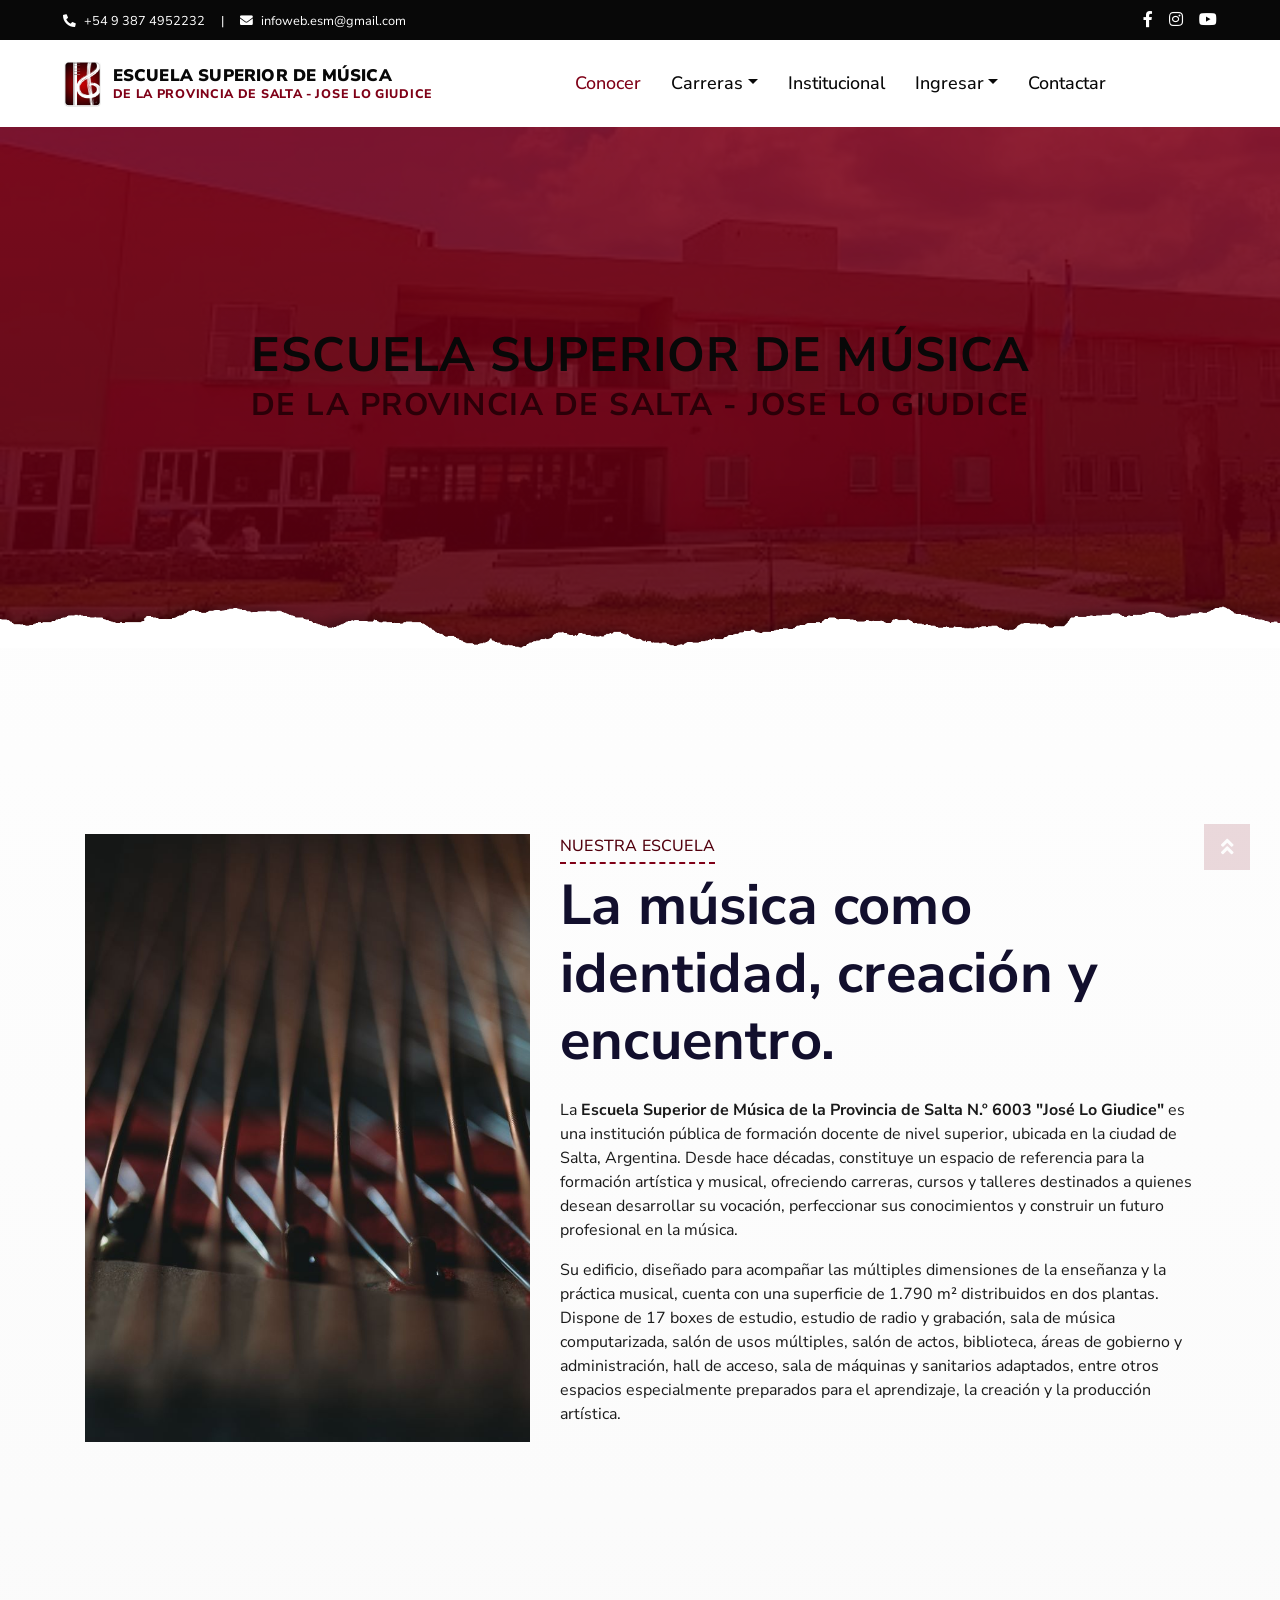
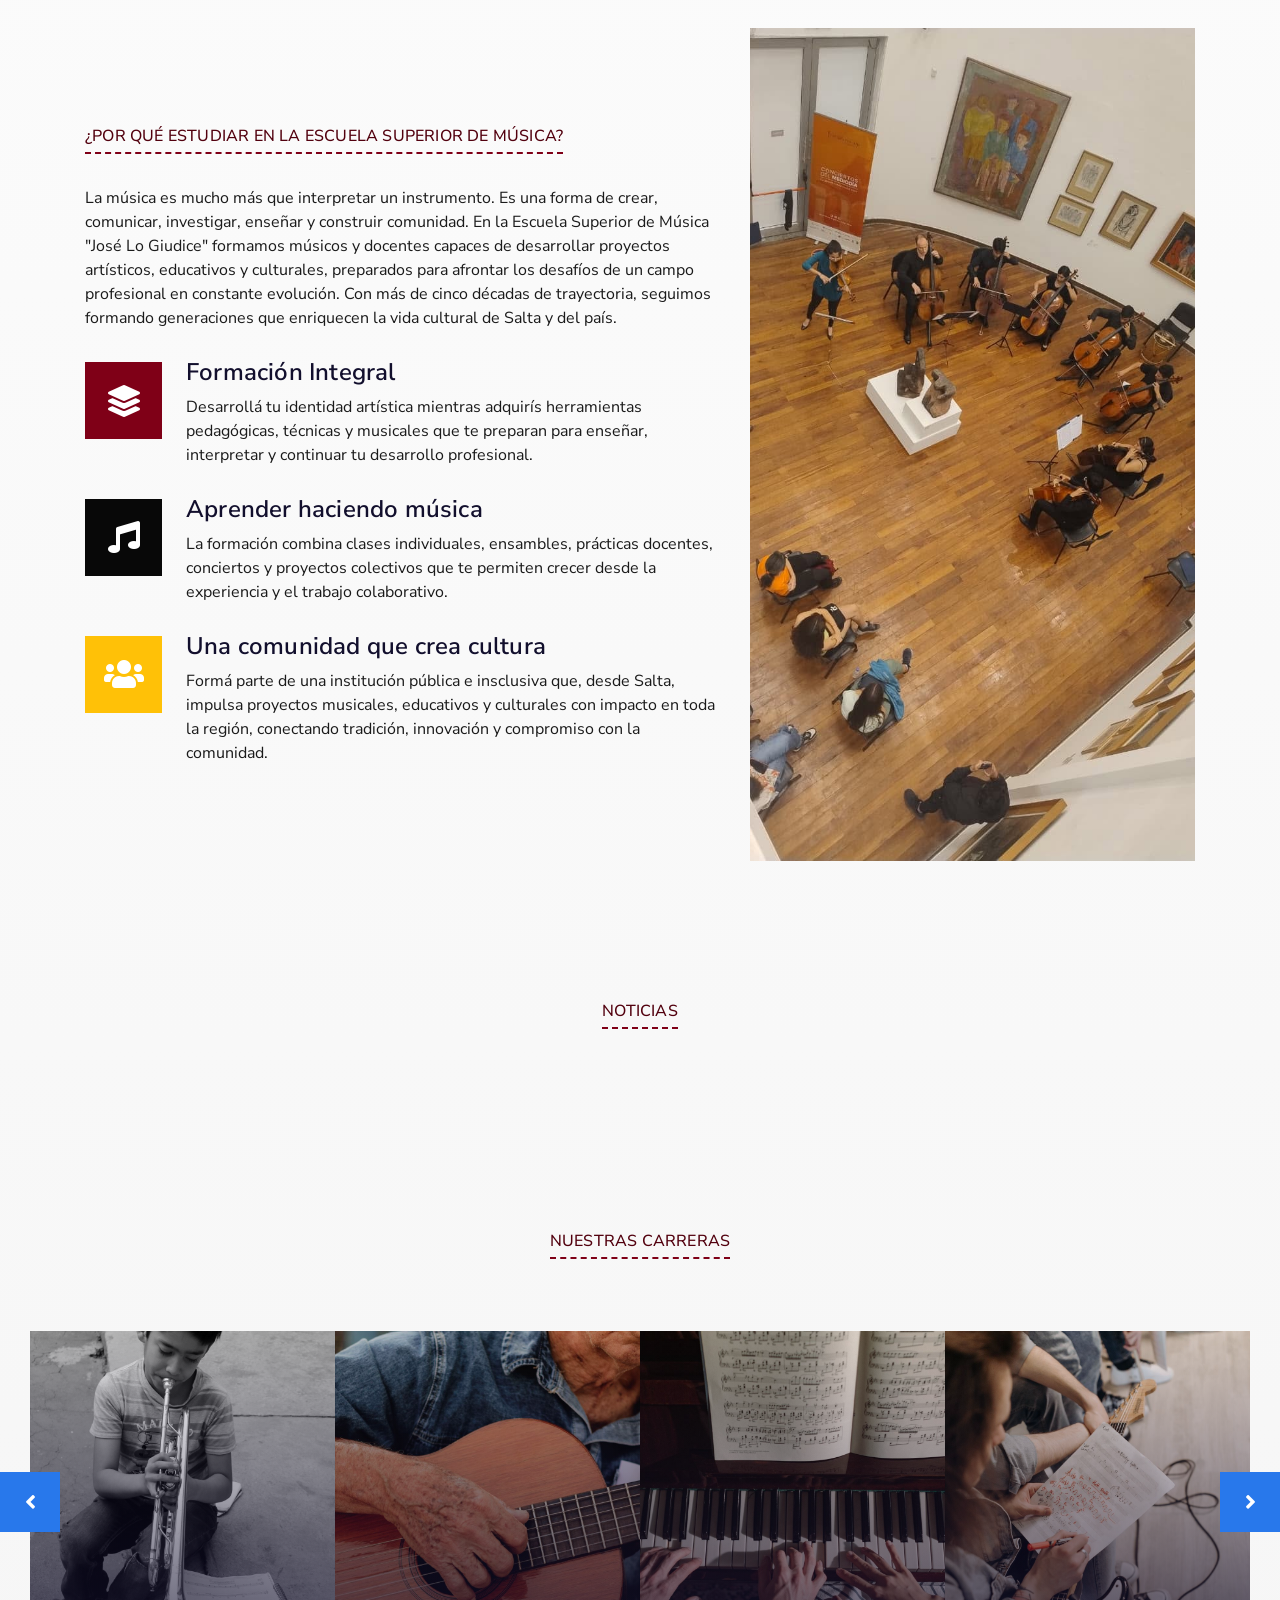
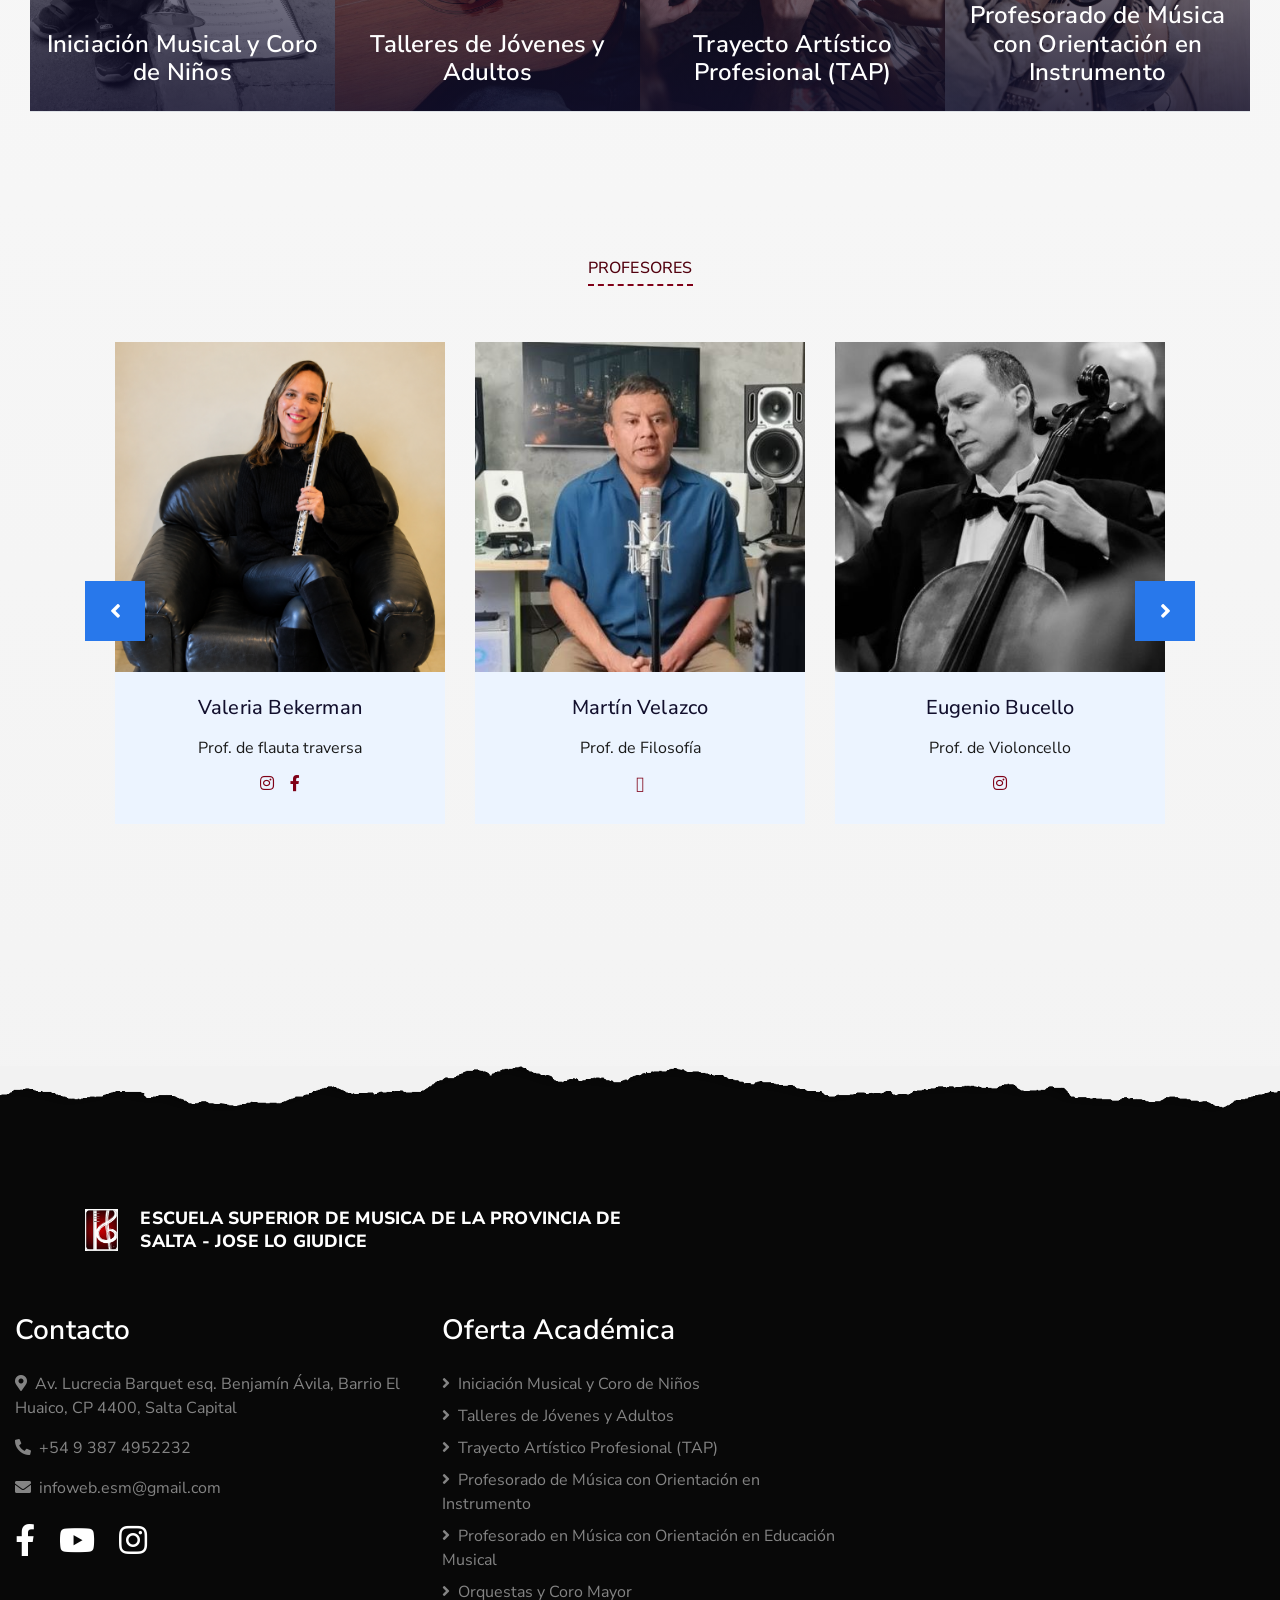
==== index.html @ 2574eae4 "Agregados 18-9" ====
<!DOCTYPE html>
<html lang="es-AR">

<head>
    <meta charset="utf-8">
    <title>Escuela Superior de Música de Salta Nº 6003 José Lo Giudice</title>
    <meta content="width=device-width, initial-scale=1.0" name="viewport">
    <meta name="description" content="Escuela Superior de Música de la Provincia de Salta N.º 6003 José Lo Giudice. Institución pública de educación superior musical y formación docente. Carreras, profesorados, talleres, TAP, orquestas y coro.">

    <!-- Favicon -->
    <link href="img/favicon.ico" rel="icon">

    <!-- Google Web Fonts -->
    <link rel="preconnect" href="https://fonts.gstatic.com">
    <link href="https://fonts.googleapis.com/css2?family=Nunito+Sans:wght@400;600;700;800;900&display=swap" rel="stylesheet">

    <!-- Font Awesome -->
    <link href="https://cdnjs.cloudflare.com/ajax/libs/font-awesome/5.10.0/css/all.min.css" rel="stylesheet">

    <!-- Libraries Stylesheet -->
    <link href="lib/owlcarousel/assets/owl.carousel.min.css" rel="stylesheet">

    <!-- Customized Bootstrap Stylesheet -->
    <link href="css/style.css" rel="stylesheet">

    <!-- Datos estructurados para buscadores -->
    <script type="application/ld+json">
    {
      "@context": "https://schema.org",
      "@type": "MusicSchool",
      "name": "Escuela Superior de Música de la Provincia de Salta N.º 6003 José Lo Giudice",
      "alternateName": "Escuela Superior de Música de Salta",
      "url": "https://escuelademusicasalta.com/",
      "telephone": "+54 9 387 4952232",
      "address": {
        "@type": "PostalAddress",
        "streetAddress": "Av. Lucrecia Barquet esq. Benjamín Ávila, Barrio El Huaico",
        "addressLocality": "Salta",
        "postalCode": "4400",
        "addressCountry": "AR"
      },
      "sameAs": [
        "https://www.facebook.com/profile.php?id=100092569306493",
        "https://www.instagram.com/esm.salta/",
        "https://www.youtube.com/@escuelademusicajoselogiudi229"
      ]
    }
    </script>

</head>

<body>
    <div class="brand-ribbon" aria-label="Nombre institucional">
        <span class="line-1">ESCUELA SUPERIOR DE MUSICA</span>
        <span class="line-2">DE LA PROVINCIA - JOSE LO GIUDICE</span>
    </div>

    <!-- Topbar Start -->
    <div class="container-fluid bg-dark">
        <div class="row py-2 px-lg-5">
            <div class="col-lg-6 text-center text-lg-left mb-2 mb-lg-0">
                <div class="d-inline-flex align-items-center text-white">
                    <small><i class="fa fa-phone-alt mr-2"></i>+54 9 387 4952232</small>
                    <small class="px-3">|</small>
                    <small><i class="fa fa-envelope mr-2"></i>infoweb.esm@gmail.com</small>
                </div>
            </div>
            <div class="col-lg-6 text-center text-lg-right">
                <div class="d-inline-flex align-items-center">
                    <a class="text-white px-2" href="https://www.facebook.com/profile.php?id=100092569306493">
                        <i class="fab fa-facebook-f"></i>
                    </a>
                    <a class="text-white px-2" href="https://www.instagram.com/esm.salta/?hl=es">
                        <i class="fab fa-instagram"></i>
                    </a>
                    <a class="text-white pl-2" href="https://www.youtube.com/@escuelademusicajoselogiudi229">
                        <i class="fab fa-youtube"></i>
                    </a>
                </div>
            </div>
        </div>
    </div>
    <!-- Topbar End -->


    <!-- Navbar Start -->
    <div class="container-fluid p-0">
        <nav class="navbar navbar-expand-lg bg-white navbar-light py-3 py-lg-0 px-lg-5">
            <a href="index.html" class="navbar-brand ml-lg-3">
                <h1 class="m-0 d-flex align-items-center">
                    <img src="img/icono.png" alt="Logo Escuela Superior de Música">
                    <span class="brand-title">
                        <span class="line-1">Escuela Superior de Música</span>
                        <span class="line-2">De la Provincia de Salta - Jose Lo Giudice</span>
                    </span>
                </h1>
            </a>
            <button type="button" class="navbar-toggler" data-toggle="collapse" data-target="#navbarCollapse">
                <span class="navbar-toggler-icon"></span>
            </button>
            <div class="collapse navbar-collapse justify-content-between px-lg-3" id="navbarCollapse">
                <div class="navbar-nav mx-auto py-0">
                    <a href="index.html" class="nav-item nav-link active">Conocer</a>
                    <div class="nav-item dropdown">
                        <a href="#" class="nav-link dropdown-toggle" data-toggle="dropdown">Carreras</a>
                        <div class="dropdown-menu m-0">
                            <a href="im.html" class="dropdown-item">Iniciación Musical y Coro de Niños</a>
                            <a href="talleres.html" class="dropdown-item">Talleres de Jóvenes y Adultos</a>
                            <a href="tap.html" class="dropdown-item">Trayecto Artístico Profesional (TAP)</a>
                            <a href="prof_inst.html" class="dropdown-item">Profesorado de Música con Orientación en Instrumento</a>
                            <a href="prof_ed.html" class="dropdown-item">Profesorado en Música con Orientación en Educación Musical</a>
                            <a href="coro_y_orq.html" class="dropdown-item">Orquestas y Coro Mayor</a>
                        </div>
                    </div>
                    <a href="course.html" class="nav-item nav-link">Institucional</a>
                    <div class="nav-item dropdown">
                        <a href="#" class="nav-link dropdown-toggle" data-toggle="dropdown">Ingresar</a>
                        <div class="dropdown-menu m-0">
                            <a href="estudiante.html" class="dropdown-item">Estudiantes</a>
                            <a href="docente.html" class="dropdown-item">Docentes</a>
                            <a href="admin.html" class="dropdown-item">Administración</a>
                        </div>
                    </div>
                    <a href="contact.html" class="nav-item nav-link">Contactar</a>
                </div>
            </div>
        </nav>
    </div>
    <!-- Navbar End -->


    <!-- Header Start -->
    <div class="jumbotron jumbotron-fluid position-relative overlay-bottom" style="margin-bottom: 90px;">
        <div class="container text-center my-5 py-5">
            <div class="hero-brand mt-4 mb-5">
                <h1 class="line-1">ESCUELA SUPERIOR DE MÚSICA</h1>
                <h2 class="line-2">DE LA PROVINCIA DE SALTA - JOSE LO GIUDICE</h2>
            </div>
        </div>
    </div>
    <!-- Header End -->


    <!-- About Start -->
    <div class="container-fluid py-5">
        <div class="container py-5">
            <div class="row">
                <div class="col-lg-5 mb-5 mb-lg-0" style="min-height: 500px;">
                    <div class="position-relative h-100">
                        <img class="position-absolute w-100 h-100" src="img/about.jpg" alt="Edificio de la Escuela Superior de Música de la Provincia de Salta" style="object-fit: cover;">
                    </div>
                </div>
                <div class="col-lg-7">
                    <div class="section-title position-relative mb-4">
                        <h6 class="d-inline-block position-relative text-secondary text-uppercase pb-2">Nuestra Escuela</h6>
                        <h2 class="display-4">La música como identidad, creación y encuentro.</h2>
                    </div>
                    <p>
La <strong>Escuela Superior de Música de la Provincia de Salta N.º 6003 "José Lo Giudice"</strong> es una institución pública de formación docente de nivel superior, ubicada en la ciudad de Salta, Argentina. Desde hace décadas, constituye un espacio de referencia para la formación artística y musical, ofreciendo carreras, cursos y talleres destinados a quienes desean desarrollar su vocación, perfeccionar sus conocimientos y construir un futuro profesional en la música.</p>
                    <p>Su edificio, diseñado para acompañar las múltiples dimensiones de la enseñanza y la práctica musical, cuenta con una superficie de 1.790 m² distribuidos en dos plantas. Dispone de 17 boxes de estudio, estudio de radio y grabación, sala de música computarizada, salón de usos múltiples, salón de actos, biblioteca, áreas de gobierno y administración, hall de acceso, sala de máquinas y sanitarios adaptados, entre otros espacios especialmente preparados para el aprendizaje, la creación y la producción artística.</p>
                    </div>
                </div>
            </div>
        </div>
    </div>
    <!-- About End -->

    <!-- estudiante Start -->
    <div class="container-fluid bg-image" style="margin: 90px 0;">
        <div class="container">
            <div class="row">
                <div class="col-lg-7 my-5 pt-5 pb-lg-5">
                    <div class="section-title position-relative mb-4">
                        <h6 class="d-inline-block position-relative text-secondary text-uppercase pb-2">¿Por qué estudiar en la Escuela Superior de Música?</h6>
<!--                        <h2 class="display-4">¿Por qué estudiar en la Escuela Superior de Música?</h2> -->
                    </div>
                    <p class="mb-4 pb-2">La música es mucho más que interpretar un instrumento. Es una forma de crear, comunicar, investigar, enseñar y construir comunidad. En la Escuela Superior de Música "José Lo Giudice" formamos músicos y docentes capaces de desarrollar proyectos artísticos, educativos y culturales, preparados para afrontar los desafíos de un campo profesional en constante evolución. Con más de cinco décadas de trayectoria, seguimos formando generaciones que enriquecen la vida cultural de Salta y del país.</p>
                    <div class="d-flex mb-3">
                        <div class="btn-icon bg-primary mr-4">
                            <i class="fa fa-2x fa-layer-group text-white"></i>
                        </div>
                        <div class="mt-n1">
                            <h4>Formación Integral</h4>
                            <p>Desarrollá tu identidad artística mientras adquirís herramientas pedagógicas, técnicas y musicales que te preparan para enseñar, interpretar y continuar tu desarrollo profesional.</p>
                        </div>
                    </div>
                    <div class="d-flex mb-3">
                        <div class="btn-icon bg-secondary mr-4">
                            <i class="fa fa-2x fa-music text-white"></i>
                        </div>
                        <div class="mt-n1">
                            <h4>Aprender haciendo música</h4>
                            <p>La formación combina clases individuales, ensambles, prácticas docentes, conciertos y proyectos colectivos que te permiten crecer desde la experiencia y el trabajo colaborativo.</p>
                        </div>
                    </div>
                    <div class="d-flex">
                        <div class="btn-icon bg-warning mr-4">
                            <i class="fa fa-2x fa-users text-white"></i>
                        </div>
                        <div class="mt-n1">
                            <h4>Una comunidad que crea cultura</h4>
                            <p class="m-0">Formá parte de una institución pública e insclusiva que, desde Salta, impulsa proyectos musicales, educativos y culturales con impacto en toda la región, conectando tradición, innovación y compromiso con la comunidad.</p>
                        </div>
                    </div>
                </div>
                <div class="col-lg-5" style="min-height: 500px;">
                    <div class="position-relative h-100">
                        <img class="position-absolute w-100 h-100" src="img/por_que.jpg" alt="Estudiantes durante una actividad musical en la Escuela Superior de Música de Salta" style="object-fit: cover;">
                    </div>
                </div>
            </div>
        </div>
    </div>
    <!-- estudiante Start -->


        <!-- Noticias Start -->
    <div class="container-fluid py-5">

        <div class="container">

            <div class="section-title text-center position-relative mb-5">

                <h6 class="d-inline-block position-relative text-secondary text-uppercase pb-2">
                    Noticias
                </h6>
            </div>

            <div
                id="noticiasCarousel"
                class="owl-carousel owl-theme position-relative"
                style="padding: 0 30px;">
            </div>

        </div>

    </div>
    <!-- Noticias End -->

    <!-- Noticias Lightbox -->
    <div class="noticias-lightbox" id="noticiasLightbox">
        <button type="button" class="noticias-lightbox-close" aria-label="Cerrar">&times;</button>
        <img src="" alt="Vista ampliada de una noticia de la Escuela Superior de Música de Salta">
    </div>

    <!-- Courses Start -->
    <div class="container-fluid px-0 py-5">
        <div class="row mx-0 justify-content-center pt-5">
            <div class="col-lg-6">
                <div class="section-title text-center position-relative mb-4">
                    <h6 class="d-inline-block position-relative text-secondary text-uppercase pb-2">Nuestras Carreras</h6>
                </div>
            </div>
        </div>
        <div class="owl-carousel courses-carousel position-relative" style="padding: 0 30px;">
            <div class="courses-item position-relative">
                <img class="img-fluid" src="img/im.jpg" alt="Iniciación Musical y Coro de Niños de la Escuela Superior de Música de Salta">
                <div class="courses-text">
                    <h4 class="text-center text-white px-3">Iniciación Musical y Coro de Niños</h4>
                    <div class="border-top w-100 mt-3">
                    </div>
                    <div class="w-100 bg-white text-center p-4" >
                        <a class="btn btn-primary" href="im.html">Conocer más</a>
                    </div>
                </div>
            </div>
            <div class="courses-item position-relative">
                <img class="img-fluid" src="img/talleres.jpg" alt="Talleres de música para jóvenes y adultos de la Escuela Superior de Música de Salta">
                <div class="courses-text">
                    <h4 class="text-center text-white px-3">Talleres de Jóvenes y Adultos</h4>
                    <div class="border-top w-100 mt-3">
                    </div>
                    <div class="w-100 bg-white text-center p-4" >
                        <a class="btn btn-primary" href="talleres.html">Conocer más</a>
                    </div>
                </div>
            </div>
            <div class="courses-item position-relative">
                <img class="img-fluid" src="img/tap.jpg" alt="Trayecto Artístico Profesional de la Escuela Superior de Música de Salta">
                <div class="courses-text">
                    <h4 class="text-center text-white px-3">Trayecto Artístico Profesional (TAP)</h4>
                    <div class="border-top w-100 mt-3">
                    </div>
                    <div class="w-100 bg-white text-center p-4" >
                        <a class="btn btn-primary" href="tap.html">Conocer más</a>
                    </div>
                </div>
            </div>
            <div class="courses-item position-relative">
                <img class="img-fluid" src="img/prof_inst.jpg" alt="Profesorado de Música con Orientación en Instrumento">
                <div class="courses-text">
                    <h4 class="text-center text-white px-3">Profesorado de Música con Orientación en Instrumento</h4>
                    <div class="border-top w-100 mt-3">
                    </div>
                    <div class="w-100 bg-white text-center p-4" >
                        <a class="btn btn-primary" href="prof_inst.html">Conocer más</a>
                    </div>
                </div>
            </div>
            <div class="courses-item position-relative">
                <img class="img-fluid" src="img/prof_ed.jpg" alt="Profesorado en Música con orientación en Educación Musical">
                <div class="courses-text">
                    <h4 class="text-center text-white px-3">Profesorado en Música con Orientación en Educación Musical</h4>
                    <div class="border-top w-100 mt-3">
                    </div>
                    <div class="w-100 bg-white text-center p-4" >
                        <a class="btn btn-primary" href="prof_ed.html">Conocer más</a>
                    </div>
                </div>
            </div>
            <div class="courses-item position-relative">
                <img class="img-fluid" src="img/coro.jpg" alt="Orquestas y Coro Mayor de la Escuela Superior de Música de Salta">
                <div class="courses-text">
                    <h4 class="text-center text-white px-3">Orquestas y Coro Mayor</h4>
                    <div class="border-top w-100 mt-3">
                    </div>
                    <div class="w-100 bg-white text-center p-4" >
                        <a class="btn btn-primary" href="coro_y_orq.html">Conocer más</a>
                    </div>
                </div>
            </div>
        </div>
    </div>
    <!-- Courses End -->

    <!-- Youtube Videos Start -->
     <!---
    <div class="container-fluid px-0 py-5">
        <div class="row mx-0 justify-content-center pt-5">
            <div class="col-lg-7">
                <div class="section-title text-center position-relative mb-4">
                    <h6 class="d-inline-block position-relative text-secondary text-uppercase pb-2">Nuestras producciones</h6>
                </div>
            </div>
        </div>
        <div class="owl-carousel videos-carousel position-relative" id="youtubePlaylistCarousel" data-video-source="channel" data-channel-id="UCS1iiwNmiMjOVYrxLu4e2_g" style="padding: 0 30px;">
            <div class="courses-item position-relative youtube-video-item youtube-video-placeholder">
                <img class="img-fluid" src="img/courses-1.jpg" alt="Videos de YouTube">
                <div class="courses-text">
                    <h4 class="text-center text-white px-3">Cargando ultimos videos de YouTube...</h4>
                </div>
            </div>
        </div>
    </div>
    <!-- Youtube Videos End -->

    <div class="modal fade" id="youtubeVideoModal" tabindex="-1" role="dialog" aria-labelledby="youtubeVideoModalTitle" aria-hidden="true">
        <div class="modal-dialog modal-xl modal-dialog-centered" role="document">
            <div class="modal-content border-0">
                <div class="modal-header">
                    <h5 class="modal-title" id="youtubeVideoModalTitle">Reproduciendo video</h5>
                    <button type="button" class="close" data-dismiss="modal" aria-label="Cerrar">
                        <span aria-hidden="true">&times;</span>
                    </button>
                </div>
                <div class="modal-body p-0">
                    <div class="embed-responsive embed-responsive-16by9">
                        <iframe id="youtubeVideoFrame" class="embed-responsive-item" src="about:blank" title="Reproductor de YouTube" allow="autoplay; encrypted-media; picture-in-picture" allowfullscreen></iframe>
                    </div>
                </div>
            </div>
        </div>
    </div>


    <!-- docente Start -->
    <div class="container-fluid py-5">
        <div class="container py-5">
            <div class="section-title text-center position-relative mb-5">
                <h6 class="d-inline-block position-relative text-secondary text-uppercase pb-2">Profesores</h6>
                <!---<h2 class="display-4">Conocé a Nuestros Profesores</h2>--->
            </div>
            <div class="owl-carousel team-carousel position-relative" style="padding: 0 30px;">
                <div class="team-item">
                    <img class="img-fluid w-100" src="img/ariel_salas.jpg" alt="Ariel Alejandro Salas Cedeira, profesor de música y guitarrista">
                    <div class="bg-light text-center p-4">
                        <h5 class="mb-3">Ariel Alejandro Salas Cedeira</h5>
                        <p class="mb-2">Lic. en Artes, Musica | Guitarrista</p>
                        <div class="d-flex justify-content-center">
                            <a class="mx-1 p-1" href="https://www.instagram.com/arielgypsy79/"><i class="fab fa-instagram"></i></a>
                            <a class="mx-1 p-1" href="https://www.facebook.com/ariel.salas.927"><i class="fab fa-facebook-f"></i></a>
                        </div>
                    </div>
                </div>
                <div class="team-item">
                    <img class="img-fluid w-100" src="img/vale_berkerman.png" alt="Valeria Bekerman, profesora de flauta traversa">
                    <div class="bg-light text-center p-4">
                        <h5 class="mb-3">Valeria Bekerman</h5>
                        <p class="mb-2">Prof. de flauta traversa</p>
                        <div class="d-flex justify-content-center">
                            <a class="mx-1 p-1" href="https://www.instagram.com/vale_bekerman/"><i class="fab fa-instagram"></i></a>
                            <a class="mx-1 p-1" href="https://www.facebook.com/valeria.bekerman"><i class="fab fa-facebook-f"></i></a>
                        </div>
                    </div>
                </div>
                <div class="team-item">
                    <img class="img-fluid w-100" src="img/martin_velazco.jpg" alt="Martín Velazco, profesor de Filosofía">
                    <div class="bg-light text-center p-4">
                        <h5 class="mb-3">Martín Velazco</h5>
                        <p class="mb-2">Prof. de Filosofía</p>
                        <div class="d-flex justify-content-center">
                            <a class="mx-1 p-1" href="https://www.tiktok.com/@martin.velasco.arg"><i class="fa-brands fa-tiktok" aria-label="TikTok"></i></a>
                        </div>
                    </div>
                </div>
                <div class="team-item">
                    <img class="img-fluid w-100" src="img/eugenio_bucello.jpg" alt="Eugenio Bucello, profesor de violoncello">
                    <div class="bg-light text-center p-4">
                        <h5 class="mb-3">Eugenio Bucello</h5>
                        <p class="mb-2">Prof. de Violoncello</p>
                        <div class="d-flex justify-content-center">
                            <a class="mx-1 p-1" href="https://www.instagram.com/ensamblecelloesm"><i class="fab fa-instagram"></i></a>
                        </div>
                    </div>
                </div>
                <div class="team-item">
                    <img class="img-fluid w-100" src="img/luciano_miranda.jpg" alt="Luciano Miranda, licenciado en Música de Cámara y Sinfónica">
                    <div class="bg-light text-center p-4">
                        <h5 class="mb-3">Luciano Miranda</h5>
                        <p class="mb-2">Lic. En Música de Cámara y Sinfónica</p>
                        <div class="d-flex justify-content-center">
                            <a class="mx-1 p-1" href="https://www.instagram.com/luciano0995?igsi=MnVhMnFtZ3B1MGt3"><i class="fab fa-instagram"></i></a>
                            <a class="mx-1 p-1" href="https://youtube.com/@lucianoagustinmiranda9154?si=FCLQ1H7KxXdcM_Bg"><i class="fab fa-youtube"></i></a>
                        </div>
                    </div>
                </div>
                <div class="team-item">
                    <img class="img-fluid w-100" src="img/gloria_sandobal.jpg" alt="Gloria Sandobal, licenciada en Educación y profesora de Música">
                    <div class="bg-light text-center p-4">
                        <h5 class="mb-3">Gloria Sandobal</h5>
                        <p class="mb-2">Lic. en Educación - Prof. de Música</p>
                        <div class="d-flex justify-content-center">
                            <a class="mx-1 p-1" href="https://www.instagram.com/glorysanmusic?stkn=anBoMGJnejU3cm5m"><i class="fab fa-instagram"></i></a>
                        </div>
                    </div>
                </div>
                <div class="team-item">
                    <img class="img-fluid w-100" src="img/lujan_issa.jpg" alt="Luján Issa, profesora de piano">
                    <div class="bg-light text-center p-4">
                        <h5 class="mb-3">Luján Issa</h5>
                        <p class="mb-2">Prof. de Piano</p>
                        <div class="d-flex justify-content-center">
                            <a class="mx-1 p-1" href="https://www.instagram.com/lujan.issa/"><i class="fab fa-instagram"></i></a>
                        </div>
                    </div>
                </div>
                <div class="team-item">
                    <img class="img-fluid w-100" src="img/eugenio_tiburcio.JPG" alt="Eugenio Tiburcio, clarinetista">
                    <div class="bg-light text-center p-4">
                        <h5 class="mb-3">Eugenio Tiburcio</h5>
                        <p class="mb-2">Clarinetista</p>
                        <div class="d-flex justify-content-center">
                            <a class="mx-1 p-1" href="#"><i class="fab fa-instagram"></i></a>
                        </div>
                    </div>
                </div>
                <div class="team-item">
                    <img class="img-fluid w-100" src="img/maria_poli.jpg" alt="María Poli, licenciada en Composición con Medios Electroacústicos y profesora de Música">
                    <div class="bg-light text-center p-4">
                        <h5 class="mb-3">Maria Poli</h5>
                        <p class="mb-2">Lic. en Composición con Medios Electroacústicos - Prof. de Música</p>
                        <div class="d-flex justify-content-center">
                        </div>
                    </div>
                </div>
                <div class="team-item">
                    <img class="img-fluid w-100" src="img/cristian_tarifa.png" alt="Cristian Tarifa, profesor y licenciado en piano">
                    <div class="bg-light text-center p-4">
                        <h5 class="mb-3">Cristian Tarifa</h5>
                        <p class="mb-2">Prof. y Lic. en Piano</p>
                        <div class="d-flex justify-content-center">
                        </div>
                    </div>
                </div>
                <div class="team-item">
                    <img class="img-fluid w-100" src="img/rita_corces.jpg" alt="Rita Corces, flautista y soprano">
                    <div class="bg-light text-center p-4">
                        <h5 class="mb-3">Rita Corces</h5>
                        <p class="mb-2">Flautista y Soprano</p>
                        <div class="d-flex justify-content-center">
                        </div>
                    </div>
                </div>
                <div class="team-item">
                    <img class="img-fluid w-100" src="img/pablo_chireno.jpg" alt="Pablo Chireno, profesor de percusión">
                    <div class="bg-light text-center p-4">
                        <h5 class="mb-3">Pablo Chireno</h5>
                        <p class="mb-2">Prof. en Percusión</p>
                        <div class="d-flex justify-content-center">
                            <a class="mx-1 p-1" href="https://www.facebook.com/pablofederico.chireno"><i class="fab fa-facebook-f"></i></a>
                        </div>
                    </div>
                </div>
                <div class="team-item">
                    <img class="img-fluid w-100" src="img/ana_beltran.jpg" alt="Ana Carolina Beltrán, profesora de Fonética Francesa">
                    <div class="bg-light text-center p-4">
                        <h5 class="mb-3">Ana Carolina Beltrán</h5>
                        <p class="mb-2">Prof. de Fonética Francesa</p>
                        <div class="d-flex justify-content-center">
                        </div>
                    </div>
                </div>
                <div class="team-item">
                    <img class="img-fluid w-100" src="img/fatima_colombo.jpg" alt="Fatima Colombo, profesora de Historia de la Música">
                    <div class="bg-light text-center p-4">
                        <h5 class="mb-3">Fátima Colombo</h5>
                        <p class="mb-2">Prof. de Historia de la Música</p>
                        <div class="d-flex justify-content-center">
                        </div>
                    </div>
                </div>
                <div class="team-item">
                    <img class="img-fluid w-100" src="img/alejandra_barreto.jpg" alt="Alejandra Barreto, Magister en Música, especialidad Oboe.Licenciada en Comunicación Social.">
                    <div class="bg-light text-center p-4">
                        <h5 class="mb-3">Alejandra Barreto</h5>
                        <p class="mb-2">Magister en Música | Esp. en Oboe</p>
                        <div class="d-flex justify-content-center">
                            <a class="mx-1 p-1" href="https://www.linkedin.com/in/alejandra-barreto-81439961/"><i class="fab fa-linkedin-in"></i></a>
                            <a class="mx-1 p-1" href="https://www.instagram.com/ensamblecyc"><i class="fab fa-instagram"></i></a>
                            <a class="mx-1 p-1" href="https://www.youtube.com/watch?v=slDgxpmrVqM"><i class="fab fa-youtube"></i></a>
                        </div>
                    </div>
                </div>
                <div class="team-item">
                    <img class="img-fluid w-100" src="img/juan_jose_castro.jpg" alt="Juan José Castro, Magister en Música, especialidad Guitarra.">
                    <div class="bg-light text-center p-4">
                        <h5 class="mb-3">Juan José Castro</h5>
                        <p class="mb-2">Prof. Sup. en Música | Esp. Guitarra</p>
                        <div class="d-flex justify-content-center">
                            <a class="mx-1 p-1" href="https://www.instagram.com/juan.jose.castro.guitarra"><i class="fab fa-instagram"></i></a>
                            <a class="mx-1 p-1" href="https://youtube.com/@juanjosecastro7754?si=XTJJCuUF_f4N7gyi"><i class="fab fa-youtube"></i></a>
                        </div>
                    </div>
                </div>
                <div class="team-item">
                    <img class="img-fluid w-100" src="img/leo_goldstein.jpg" alt="Leo Goldstein, Magister en Música, especialidad Piano.">
                    <div class="bg-light text-center p-4">
                        <h5 class="mb-3">Leo Goldstein</h5>
                        <p class="mb-2">Prof. Sup. en Música | Esp. Piano</p>
                        <div class="d-flex justify-content-center">
                            <a class="mx-1 p-1" href="#"><i class="fab fa-instagram"></i></a>
                            <a class="mx-1 p-1" href="#"><i class="fab fa-youtube"></i></a>
                        </div>
                    </div>
                </div>
                <div class="team-item">
                    <img class="img-fluid w-100" src="img/pablo_viltes.jpg" alt="Pablo Viltes, Lic. en Composición con Medios Electroacústicos.">
                    <div class="bg-light text-center p-4">
                        <h5 class="mb-3">Pablo Viltes</h5>
                        <p class="mb-2">Prof. Sup. en Música | Esp. Piano</p>
                        <div class="d-flex justify-content-center">
                            <a class="mx-1 p-1" href="#"><i class="fab fa-instagram"></i></a>
                            <a class="mx-1 p-1" href="#"><i class="fab fa-youtube"></i></a>
                        </div>
                    </div>
                </div>
                <div class="team-item">
                    <img class="img-fluid w-100" src="img/Anabella_Russo.jpg" alt="Anabella Russo, Pianista y Docente, Profesora Superior de Música con especialidad en Piano.">
                    <div class="bg-light text-center p-4">
                        <h5 class="mb-3">Anabella Russo</h5>
                        <p class="mb-2">Pianista y Docente </p>
                        <p class="mb-2">Prof. Sup. en Música | Esp. Piano</p>
                        <div class="d-flex justify-content-center">
                            <a class="mx-1 p-1" href="#"><i class="fab fa-instagram"></i></a>
                            <a class="mx-1 p-1" href="#"><i class="fab fa-youtube"></i></a>
                        </div>
                    </div>
                </div>
                <div class="team-item">
                    <img class="img-fluid w-100" src="img/ana_claudia_galindez.jpg" alt="Ana Claudia Galidez, Pianista.">
                    <div class="bg-light text-center p-4">
                        <h5 class="mb-3">Ana Claudia Galidez</h5>
                        <p class="mb-2">Pianista</p>
                    </div>
                </div>
                <div class="team-item">
                    <img class="img-fluid w-100" src="img/federico_camardelli.png" alt="Federico Camardelli, Flautista, Profesora Superior de Música con especialidad en Flauta.">
                    <div class="bg-light text-center p-4">
                        <h5 class="mb-3">Federico Camardelli</h5>
                        <p class="mb-2">Flautista </p>
                        <p class="mb-2">Prof. Sup. en Música | Esp. Flauta Traversa</p>
                        <div class="d-flex justify-content-center">
                            <a class="mx-1 p-1" href="#"><i class="fab fa-instagram"></i></a>
                            <a class="mx-1 p-1" href="#"><i class="fab fa-youtube"></i></a>
                        </div>
                    </div>
                </div>
<!---
                <div class="team-item">
                    <img class="img-fluid w-100" src="img/team-4.jpg" alt="">
                    <div class="bg-light text-center p-4">
                        <h5 class="mb-3">Profesor Nombre</h5>
                        <p class="mb-2">Titulo</p>
                        <div class="d-flex justify-content-center">
                            <a class="mx-1 p-1" href="#"><i class="fab fa-twitter"></i></a>
                            <a class="mx-1 p-1" href="#"><i class="fab fa-facebook-f"></i></a>
                            <a class="mx-1 p-1" href="#"><i class="fab fa-linkedin-in"></i></a>
                            <a class="mx-1 p-1" href="#"><i class="fab fa-instagram"></i></a>
                            <a class="mx-1 p-1" href="#"><i class="fab fa-youtube"></i></a>
                        </div>
                    </div>
                </div>
-->
            </div>
        </div>
    </div>
    <!-- Team End -->



    <!-- Footer Start -->
    <div class="container-fluid position-relative overlay-top bg-dark text-white-50 py-5" style="margin-top: 90px;">
        <div class="container mt-5 pt-5">
            <div class="row">
                <div class="col-md-6 mb-5">
                    <a href="index.html" class="navbar-brand">
                        <h2 class="mt-n2 d-flex align-items-center footer-brand-title">
                            <img src="img/icono.png" alt="Logo Escuela Superior de Música">
                            <span class="footer-brand-text">ESCUELA SUPERIOR DE MUSICA DE LA PROVINCIA DE SALTA - JOSE LO GIUDICE</span>
                        </h2>
                    </a>
                </div>
                </div>
            </div>
            <div class="row">
                <div class="col-md-4 mb-5">
                    <h3 class="text-white mb-4">Contacto</h3>
                    <p><i class="fa fa-map-marker-alt mr-2"></i>Av. Lucrecia Barquet esq. Benjamín Ávila, Barrio El Huaico, CP 4400, Salta Capital</p>
                    <p><i class="fa fa-phone-alt mr-2"></i>+54 9 387 4952232</p>
                    <p><i class="fa fa-envelope mr-2"></i>infoweb.esm@gmail.com</p>
                    <div class="d-flex justify-content-start mt-4">
                        <a class="text-white mr-4" href="https://www.facebook.com/profile.php?id=100092569306493"><i class="fab fa-2x fa-facebook-f"></i></a>
                        <a class="text-white mr-4" href="https://www.instagram.com/esm.salta/?hl=es"><i class="fab fa-2x fa-youtube"></i></a>
                        <a class="text-white" href="https://www.youtube.com/@escuelademusicajoselogiudi229"><i class="fab fa-2x fa-instagram"></i></a>
                    </div>
                </div>
                <div class="col-md-4 mb-5">
                    <h3 class="text-white mb-4">Oferta Académica</h3>
                    <div class="d-flex flex-column justify-content-start">
                        <a class="text-white-50 mb-2" href="im.html"><i class="fa fa-angle-right mr-2"></i>Iniciación Musical y Coro de Niños</a>
                        <a class="text-white-50 mb-2" href="talleres.html"><i class="fa fa-angle-right mr-2"></i>Talleres de Jóvenes y Adultos</a>
                        <a class="text-white-50 mb-2" href="tap.html"><i class="fa fa-angle-right mr-2"></i>Trayecto Artístico Profesional (TAP)</a>
                        <a class="text-white-50 mb-2" href="prof_inst.html"><i class="fa fa-angle-right mr-2"></i>Profesorado de Música con Orientación en Instrumento</a>
                        <a class="text-white-50 mb-2" href="prof_ed.html"><i class="fa fa-angle-right mr-2"></i>Profesorado en Música con Orientación en Educación Musical</a>
                        <a class="text-white-50 mb-2" href="coro_y_orq.html"><i class="fa fa-angle-right mr-2"></i>Orquestas y Coro Mayor</a>
                    </div>
                </div>
<!---
                <div class="col-md-4 mb-5">
                    <h3 class="text-white mb-4">Links de interés</h3>
                    <div class="d-flex flex-column justify-content-start">
                        <a class="text-white-50 mb-2" href="#"><i class="fa fa-angle-right mr-2"></i>Privacy Policy</a>
                        <a class="text-white-50 mb-2" href="#"><i class="fa fa-angle-right mr-2"></i>Terms & Condition</a>
                        <a class="text-white-50 mb-2" href="#"><i class="fa fa-angle-right mr-2"></i>Regular FAQs</a>
                        <a class="text-white-50 mb-2" href="#"><i class="fa fa-angle-right mr-2"></i>Help & Support</a>
                        <a class="text-white-50" href="#"><i class="fa fa-angle-right mr-2"></i>Contact</a>
                    </div>
                </div>
-->
            </div>
        </div>
    </div>
    <!-- Footer End -->


    <!-- Back to Top -->
    <a href="#" class="btn btn-lg btn-primary rounded-0 btn-lg-square back-to-top"><i class="fa fa-angle-double-up"></i></a>


    <!-- JavaScript Libraries -->
    <script src="https://code.jquery.com/jquery-3.4.1.min.js"></script>
    <script src="https://stackpath.bootstrapcdn.com/bootstrap/4.4.1/js/bootstrap.bundle.min.js"></script>
    <script src="lib/easing/easing.min.js"></script>
    <script src="lib/waypoints/waypoints.min.js"></script>
    <script src="lib/counterup/counterup.min.js"></script>
    <script src="lib/owlcarousel/owl.carousel.min.js"></script>

    <!-- Template Javascript -->
    <script src="js/main.js"></script>

    <script>

    const urlNoticias="https://script.google.com/macros/s/AKfycby1CQOcYI7wW7m31DgIyyUJBEMVWLVPDl5B6mpu_2c6I_MD06CLYe6bzAk_R_gDeNdK/exec";

    fetch(urlNoticias)

    .then(r=>r.json())

    .then(imagenes=>{

        let html="";

        imagenes.forEach(img=>{

            html+=`

            <div class="item">

                <img src="${img.url}" alt="Noticia de la Escuela Superior de Música de la Provincia de Salta">

            </div>

            `;

        });

        $("#noticiasCarousel").html(html);

        $("#noticiasCarousel").owlCarousel({

            center:true,

            loop:true,

            margin:25,

            dots:false,

            nav:true,

            navText:[
                '<i class="fa fa-angle-left" aria-hidden="true"></i>',
                '<i class="fa fa-angle-right" aria-hidden="true"></i>'
            ],

            autoplay:true,

            autoplayTimeout:4000,

            autoplayHoverPause:true,

            smartSpeed:900,

            responsive:{

                0:{items:1},

                768:{items:1.4},

                1200:{items:1.8}

            }

        });

    });

    // Lightbox: abrir imagen en pantalla completa al hacer click
    const $noticiasLightbox = $("#noticiasLightbox");
    const $noticiasLightboxImg = $noticiasLightbox.find("img");

    $(document).on("click", "#noticiasCarousel img", function () {
        $noticiasLightboxImg.attr("src", $(this).attr("src"));
        $noticiasLightboxImg.attr("alt", $(this).attr("alt"));
        $noticiasLightbox.addClass("show");
    });

    function closeNoticiasLightbox() {
        $noticiasLightbox.removeClass("show");
        $noticiasLightboxImg.attr("src", "");
    }

    $(document).on("click", ".noticias-lightbox-close, #noticiasLightbox", function (e) {
        if (e.target === this) {
            closeNoticiasLightbox();
        }
    });

    $(document).on("keydown", function (e) {
        if (e.key === "Escape") {
            closeNoticiasLightbox();
        }
    });

    </script>
</body>

</html>
---- css/style.css ----
/******* Bootstrap Theming ********/
/*!
 * Bootstrap v4.5.3 (https://getbootstrap.com/)
 * Copyright 2011-2020 The Bootstrap Authors
 * Copyright 2011-2020 Twitter, Inc.
 * Licensed under MIT (https://github.com/twbs/bootstrap/blob/main/LICENSE)
 */
:root {
  --blue: #007bff;
  --indigo: #6610f2;
  --purple: #6f42c1;
  --pink: #e83e8c;
  --red: #dc3545;
  --orange: #fd7e14;
  --yellow: #ffc107;
  --green: #28a745;
  --teal: #20c997;
  --cyan: #17a2b8;
  --white: #fff;
  --gray: #6c757d;
  --gray-dark: #343a40;
  --primary: #7f0017;
  --secondary: #080808;
  --success: #28a745;
  --info: #17a2b8;
  --warning: #ffc107;
  --danger: #dc3545;
  --light: #f2f2f2;
  --dark: #080808;
  --breakpoint-xs: 0;
  --breakpoint-sm: 576px;
  --breakpoint-md: 768px;
  --breakpoint-lg: 992px;
  --breakpoint-xl: 1200px;
  --font-family-sans-serif: "Nunito Sans", "Futura PT", Futura, "Trebuchet MS", -apple-system, BlinkMacSystemFont, "Segoe UI", Roboto, "Helvetica Neue", Arial, "Noto Sans", sans-serif, "Apple Color Emoji", "Segoe UI Emoji", "Segoe UI Symbol", "Noto Color Emoji";
  --font-family-monospace: SFMono-Regular, Menlo, Monaco, Consolas, "Liberation Mono", "Courier New", monospace;
}

*,
*::before,
*::after {
  box-sizing: border-box;
}

html {
  font-family: sans-serif;
  line-height: 1.15;
  -webkit-text-size-adjust: 100%;
  -webkit-tap-highlight-color: rgba(0, 0, 0, 0);
}

article, aside, figcaption, figure, footer, header, hgroup, main, nav, section {
  display: block;
}

body {
  margin: 0;
  font-family: "Nunito Sans", "Futura PT", Futura, "Trebuchet MS", sans-serif;
  font-size: 1rem;
  font-weight: 400;
  line-height: 1.5;
  color: #6B6A75;
  text-align: left;
  background-color: #FFFFFF;
}

[tabindex="-1"]:focus:not(:focus-visible) {
  outline: 0 !important;
}

hr {
  box-sizing: content-box;
  height: 0;
  overflow: visible;
}

h1, h2, h3, h4, h5, h6 {
  margin-top: 0;
  margin-bottom: 0.5rem;
}

p {
  margin-top: 0;
  margin-bottom: 1rem;
}

abbr[title],
abbr[data-original-title] {
  text-decoration: underline;
  text-decoration: underline dotted;
  cursor: help;
  border-bottom: 0;
  text-decoration-skip-ink: none;
}

address {
  margin-bottom: 1rem;
  font-style: normal;
  line-height: inherit;
}

ol,
ul,
dl {
  margin-top: 0;
  margin-bottom: 1rem;
}

ol ol,
ul ul,
ol ul,
ul ol {
  margin-bottom: 0;
}

dt {
  font-weight: 700;
}

dd {
  margin-bottom: .5rem;
  margin-left: 0;
}

blockquote {
  margin: 0 0 1rem;
}

b,
strong {
  font-weight: bolder;
}

small {
  font-size: 80%;
}

sub,
sup {
  position: relative;
  font-size: 75%;
  line-height: 0;
  vertical-align: baseline;
}

sub {
  bottom: -.25em;
}

sup {
  top: -.5em;
}

a {
  color: #7f0017;
  text-decoration: none;
  background-color: transparent;
}

a:hover {
  color: #52000e;
  text-decoration: underline;
}

a:not([href]):not([class]) {
  color: inherit;
  text-decoration: none;
}

a:not([href]):not([class]):hover {
  color: inherit;
  text-decoration: none;
}

pre,
code,
kbd,
samp {
  font-family: SFMono-Regular, Menlo, Monaco, Consolas, "Liberation Mono", "Courier New", monospace;
  font-size: 1em;
}

pre {
  margin-top: 0;
  margin-bottom: 1rem;
  overflow: auto;
  -ms-overflow-style: scrollbar;
}

figure {
  margin: 0 0 1rem;
}

img {
  vertical-align: middle;
  border-style: none;
}

svg {
  overflow: hidden;
  vertical-align: middle;
}

table {
  border-collapse: collapse;
}

caption {
  padding-top: 0.75rem;
  padding-bottom: 0.75rem;
  color: #6c757d;
  text-align: left;
  caption-side: bottom;
}

th {
  text-align: inherit;
  text-align: -webkit-match-parent;
}

label {
  display: inline-block;
  margin-bottom: 0.5rem;
}

button {
  border-radius: 0;
}

button:focus {
  outline: 1px dotted;
  outline: 5px auto -webkit-focus-ring-color;
}

input,
button,
select,
optgroup,
textarea {
  margin: 0;
  font-family: inherit;
  font-size: inherit;
  line-height: inherit;
}

button,
input {
  overflow: visible;
}

button,
select {
  text-transform: none;
}

[role="button"] {
  cursor: pointer;
}

select {
  word-wrap: normal;
}

button,
[type="button"],
[type="reset"],
[type="submit"] {
  -webkit-appearance: button;
}

button:not(:disabled),
[type="button"]:not(:disabled),
[type="reset"]:not(:disabled),
[type="submit"]:not(:disabled) {
  cursor: pointer;
}

button::-moz-focus-inner,
[type="button"]::-moz-focus-inner,
[type="reset"]::-moz-focus-inner,
[type="submit"]::-moz-focus-inner {
  padding: 0;
  border-style: none;
}

input[type="radio"],
input[type="checkbox"] {
  box-sizing: border-box;
  padding: 0;
}

textarea {
  overflow: auto;
  resize: vertical;
}

fieldset {
  min-width: 0;
  padding: 0;
  margin: 0;
  border: 0;
}

legend {
  display: block;
  width: 100%;
  max-width: 100%;
  padding: 0;
  margin-bottom: .5rem;
  font-size: 1.5rem;
  line-height: inherit;
  color: inherit;
  white-space: normal;
}

@media (max-width: 1200px) {
  legend {
    font-size: calc(1.275rem + 0.3vw) ;
  }
}

progress {
  vertical-align: baseline;
}

[type="number"]::-webkit-inner-spin-button,
[type="number"]::-webkit-outer-spin-button {
  height: auto;
}

[type="search"] {
  outline-offset: -2px;
  -webkit-appearance: none;
}

[type="search"]::-webkit-search-decoration {
  -webkit-appearance: none;
}

::-webkit-file-upload-button {
  font: inherit;
  -webkit-appearance: button;
}

output {
  display: inline-block;
}

summary {
  display: list-item;
  cursor: pointer;
}

template {
  display: none;
}

[hidden] {
  display: none !important;
}

h1, h2, h3, h4, h5, h6,
.h1, .h2, .h3, .h4, .h5, .h6 {
  margin-bottom: 0.5rem;
  font-family: "Jost", sans-serif;
  font-weight: 500;
  line-height: 1.2;
  color: #120F2D;
}

h1, .h1 {
  font-size: 2.5rem;
}

@media (max-width: 1200px) {
  h1, .h1 {
    font-size: calc(1.375rem + 1.5vw) ;
  }
}

h2, .h2 {
  font-size: 2rem;
}

@media (max-width: 1200px) {
  h2, .h2 {
    font-size: calc(1.325rem + 0.9vw) ;
  }
}

h3, .h3 {
  font-size: 1.75rem;
}

@media (max-width: 1200px) {
  h3, .h3 {
    font-size: calc(1.3rem + 0.6vw) ;
  }
}

h4, .h4 {
  font-size: 1.5rem;
}

@media (max-width: 1200px) {
  h4, .h4 {
    font-size: calc(1.275rem + 0.3vw) ;
  }
}

h5, .h5 {
  font-size: 1.25rem;
}

h6, .h6 {
  font-size: 1rem;
}

.lead {
  font-size: 1.25rem;
  font-weight: 300;
}

.display-1 {
  font-size: 6rem;
  font-weight: 300;
  line-height: 1.2;
}

@media (max-width: 1200px) {
  .display-1 {
    font-size: calc(1.725rem + 5.7vw) ;
  }
}

.display-2 {
  font-size: 5.5rem;
  font-weight: 300;
  line-height: 1.2;
}

@media (max-width: 1200px) {
  .display-2 {
    font-size: calc(1.675rem + 5.1vw) ;
  }
}

.display-3 {
  font-size: 4.5rem;
  font-weight: 300;
  line-height: 1.2;
}

@media (max-width: 1200px) {
  .display-3 {
    font-size: calc(1.575rem + 3.9vw) ;
  }
}

.display-4 {
  font-size: 3.5rem;
  font-weight: 300;
  line-height: 1.2;
}

@media (max-width: 1200px) {
  .display-4 {
    font-size: calc(1.475rem + 2.7vw) ;
  }
}

hr {
  margin-top: 1rem;
  margin-bottom: 1rem;
  border: 0;
  border-top: 1px solid rgba(0, 0, 0, 0.1);
}

small,
.small {
  font-size: 80%;
  font-weight: 400;
}

mark,
.mark {
  padding: 0.2em;
  background-color: #fcf8e3;
}

.list-unstyled {
  padding-left: 0;
  list-style: none;
}

.list-inline {
  padding-left: 0;
  list-style: none;
}

.list-inline-item {
  display: inline-block;
}

.list-inline-item:not(:last-child) {
  margin-right: 0.5rem;
}

.initialism {
  font-size: 90%;
  text-transform: uppercase;
}

.blockquote {
  margin-bottom: 1rem;
  font-size: 1.25rem;
}

.blockquote-footer {
  display: block;
  font-size: 80%;
  color: #6c757d;
}

.blockquote-footer::before {
  content: "\2014\00A0";
}

.img-fluid {
  max-width: 100%;
  height: auto;
}

.img-thumbnail {
  padding: 0.25rem;
  background-color: #FFFFFF;
  border: 1px solid #dee2e6;
  border-radius: false;
  max-width: 100%;
  height: auto;
}

.figure {
  display: inline-block;
}

.figure-img {
  margin-bottom: 0.5rem;
  line-height: 1;
}

.figure-caption {
  font-size: 90%;
  color: #6c757d;
}

code {
  font-size: 87.5%;
  color: #e83e8c;
  word-wrap: break-word;
}

a > code {
  color: inherit;
}

kbd {
  padding: 0.2rem 0.4rem;
  font-size: 87.5%;
  color: #fff;
  background-color: #212529;
  border-radius: 0.2rem;
}

kbd kbd {
  padding: 0;
  font-size: 100%;
  font-weight: 700;
}

pre {
  display: block;
  font-size: 87.5%;
  color: #212529;
}

pre code {
  font-size: inherit;
  color: inherit;
  word-break: normal;
}

.pre-scrollable {
  max-height: 340px;
  overflow-y: scroll;
}

.container,
.container-fluid,
.container-sm,
.container-md,
.container-lg,
.container-xl {
  width: 100%;
  padding-right: 15px;
  padding-left: 15px;
  margin-right: auto;
  margin-left: auto;
}

@media (min-width: 576px) {
  .container, .container-sm {
    max-width: 540px;
  }
}

@media (min-width: 768px) {
  .container, .container-sm, .container-md {
    max-width: 720px;
  }
}

@media (min-width: 992px) {
  .container, .container-sm, .container-md, .container-lg {
    max-width: 960px;
  }
}

@media (min-width: 1200px) {
  .container, .container-sm, .container-md, .container-lg, .container-xl {
    max-width: 1140px;
  }
}

.row {
  display: flex;
  flex-wrap: wrap;
  margin-right: -15px;
  margin-left: -15px;
}

.no-gutters {
  margin-right: 0;
  margin-left: 0;
}

.no-gutters > .col,
.no-gutters > [class*="col-"] {
  padding-right: 0;
  padding-left: 0;
}

.col-1, .col-2, .col-3, .col-4, .col-5, .col-6, .col-7, .col-8, .col-9, .col-10, .col-11, .col-12, .col,
.col-auto, .col-sm-1, .col-sm-2, .col-sm-3, .col-sm-4, .col-sm-5, .col-sm-6, .col-sm-7, .col-sm-8, .col-sm-9, .col-sm-10, .col-sm-11, .col-sm-12, .col-sm,
.col-sm-auto, .col-md-1, .col-md-2, .col-md-3, .col-md-4, .col-md-5, .col-md-6, .col-md-7, .col-md-8, .col-md-9, .col-md-10, .col-md-11, .col-md-12, .col-md,
.col-md-auto, .col-lg-1, .col-lg-2, .col-lg-3, .col-lg-4, .col-lg-5, .col-lg-6, .col-lg-7, .col-lg-8, .col-lg-9, .col-lg-10, .col-lg-11, .col-lg-12, .col-lg,
.col-lg-auto, .col-xl-1, .col-xl-2, .col-xl-3, .col-xl-4, .col-xl-5, .col-xl-6, .col-xl-7, .col-xl-8, .col-xl-9, .col-xl-10, .col-xl-11, .col-xl-12, .col-xl,
.col-xl-auto {
  position: relative;
  width: 100%;
  padding-right: 15px;
  padding-left: 15px;
}

.col {
  flex-basis: 0;
  flex-grow: 1;
  max-width: 100%;
}

.row-cols-1 > * {
  flex: 0 0 100%;
  max-width: 100%;
}

.row-cols-2 > * {
  flex: 0 0 50%;
  max-width: 50%;
}

.row-cols-3 > * {
  flex: 0 0 33.33333%;
  max-width: 33.33333%;
}

.row-cols-4 > * {
  flex: 0 0 25%;
  max-width: 25%;
}

.row-cols-5 > * {
  flex: 0 0 20%;
  max-width: 20%;
}

.row-cols-6 > * {
  flex: 0 0 16.66667%;
  max-width: 16.66667%;
}

.col-auto {
  flex: 0 0 auto;
  width: auto;
  max-width: 100%;
}

.col-1 {
  flex: 0 0 8.33333%;
  max-width: 8.33333%;
}

.col-2 {
  flex: 0 0 16.66667%;
  max-width: 16.66667%;
}

.col-3 {
  flex: 0 0 25%;
  max-width: 25%;
}

.col-4 {
  flex: 0 0 33.33333%;
  max-width: 33.33333%;
}

.col-5 {
  flex: 0 0 41.66667%;
  max-width: 41.66667%;
}

.col-6 {
  flex: 0 0 50%;
  max-width: 50%;
}

.col-7 {
  flex: 0 0 58.33333%;
  max-width: 58.33333%;
}

.col-8 {
  flex: 0 0 66.66667%;
  max-width: 66.66667%;
}

.col-9 {
  flex: 0 0 75%;
  max-width: 75%;
}

.col-10 {
  flex: 0 0 83.33333%;
  max-width: 83.33333%;
}

.col-11 {
  flex: 0 0 91.66667%;
  max-width: 91.66667%;
}

.col-12 {
  flex: 0 0 100%;
  max-width: 100%;
}

.order-first {
  order: -1;
}

.order-last {
  order: 13;
}

.order-0 {
  order: 0;
}

.order-1 {
  order: 1;
}

.order-2 {
  order: 2;
}

.order-3 {
  order: 3;
}

.order-4 {
  order: 4;
}

.order-5 {
  order: 5;
}

.order-6 {
  order: 6;
}

.order-7 {
  order: 7;
}

.order-8 {
  order: 8;
}

.order-9 {
  order: 9;
}

.order-10 {
  order: 10;
}

.order-11 {
  order: 11;
}

.order-12 {
  order: 12;
}

.offset-1 {
  margin-left: 8.33333%;
}

.offset-2 {
  margin-left: 16.66667%;
}

.offset-3 {
  margin-left: 25%;
}

.offset-4 {
  margin-left: 33.33333%;
}

.offset-5 {
  margin-left: 41.66667%;
}

.offset-6 {
  margin-left: 50%;
}

.offset-7 {
  margin-left: 58.33333%;
}

.offset-8 {
  margin-left: 66.66667%;
}

.offset-9 {
  margin-left: 75%;
}

.offset-10 {
  margin-left: 83.33333%;
}

.offset-11 {
  margin-left: 91.66667%;
}

@media (min-width: 576px) {
  .col-sm {
    flex-basis: 0;
    flex-grow: 1;
    max-width: 100%;
  }
  .row-cols-sm-1 > * {
    flex: 0 0 100%;
    max-width: 100%;
  }
  .row-cols-sm-2 > * {
    flex: 0 0 50%;
    max-width: 50%;
  }
  .row-cols-sm-3 > * {
    flex: 0 0 33.33333%;
    max-width: 33.33333%;
  }
  .row-cols-sm-4 > * {
    flex: 0 0 25%;
    max-width: 25%;
  }
  .row-cols-sm-5 > * {
    flex: 0 0 20%;
    max-width: 20%;
  }
  .row-cols-sm-6 > * {
    flex: 0 0 16.66667%;
    max-width: 16.66667%;
  }
  .col-sm-auto {
    flex: 0 0 auto;
    width: auto;
    max-width: 100%;
  }
  .col-sm-1 {
    flex: 0 0 8.33333%;
    max-width: 8.33333%;
  }
  .col-sm-2 {
    flex: 0 0 16.66667%;
    max-width: 16.66667%;
  }
  .col-sm-3 {
    flex: 0 0 25%;
    max-width: 25%;
  }
  .col-sm-4 {
    flex: 0 0 33.33333%;
    max-width: 33.33333%;
  }
  .col-sm-5 {
    flex: 0 0 41.66667%;
    max-width: 41.66667%;
  }
  .col-sm-6 {
    flex: 0 0 50%;
    max-width: 50%;
  }
  .col-sm-7 {
    flex: 0 0 58.33333%;
    max-width: 58.33333%;
  }
  .col-sm-8 {
    flex: 0 0 66.66667%;
    max-width: 66.66667%;
  }
  .col-sm-9 {
    flex: 0 0 75%;
    max-width: 75%;
  }
  .col-sm-10 {
    flex: 0 0 83.33333%;
    max-width: 83.33333%;
  }
  .col-sm-11 {
    flex: 0 0 91.66667%;
    max-width: 91.66667%;
  }
  .col-sm-12 {
    flex: 0 0 100%;
    max-width: 100%;
  }
  .order-sm-first {
    order: -1;
  }
  .order-sm-last {
    order: 13;
  }
  .order-sm-0 {
    order: 0;
  }
  .order-sm-1 {
    order: 1;
  }
  .order-sm-2 {
    order: 2;
  }
  .order-sm-3 {
    order: 3;
  }
  .order-sm-4 {
    order: 4;
  }
  .order-sm-5 {
    order: 5;
  }
  .order-sm-6 {
    order: 6;
  }
  .order-sm-7 {
    order: 7;
  }
  .order-sm-8 {
    order: 8;
  }
  .order-sm-9 {
    order: 9;
  }
  .order-sm-10 {
    order: 10;
  }
  .order-sm-11 {
    order: 11;
  }
  .order-sm-12 {
    order: 12;
  }
  .offset-sm-0 {
    margin-left: 0;
  }
  .offset-sm-1 {
    margin-left: 8.33333%;
  }
  .offset-sm-2 {
    margin-left: 16.66667%;
  }
  .offset-sm-3 {
    margin-left: 25%;
  }
  .offset-sm-4 {
    margin-left: 33.33333%;
  }
  .offset-sm-5 {
    margin-left: 41.66667%;
  }
  .offset-sm-6 {
    margin-left: 50%;
  }
  .offset-sm-7 {
    margin-left: 58.33333%;
  }
  .offset-sm-8 {
    margin-left: 66.66667%;
  }
  .offset-sm-9 {
    margin-left: 75%;
  }
  .offset-sm-10 {
    margin-left: 83.33333%;
  }
  .offset-sm-11 {
    margin-left: 91.66667%;
  }
}

@media (min-width: 768px) {
  .col-md {
    flex-basis: 0;
    flex-grow: 1;
    max-width: 100%;
  }
  .row-cols-md-1 > * {
    flex: 0 0 100%;
    max-width: 100%;
  }
  .row-cols-md-2 > * {
    flex: 0 0 50%;
    max-width: 50%;
  }
  .row-cols-md-3 > * {
    flex: 0 0 33.33333%;
    max-width: 33.33333%;
  }
  .row-cols-md-4 > * {
    flex: 0 0 25%;
    max-width: 25%;
  }
  .row-cols-md-5 > * {
    flex: 0 0 20%;
    max-width: 20%;
  }
  .row-cols-md-6 > * {
    flex: 0 0 16.66667%;
    max-width: 16.66667%;
  }
  .col-md-auto {
    flex: 0 0 auto;
    width: auto;
    max-width: 100%;
  }
  .col-md-1 {
    flex: 0 0 8.33333%;
    max-width: 8.33333%;
  }
  .col-md-2 {
    flex: 0 0 16.66667%;
    max-width: 16.66667%;
  }
  .col-md-3 {
    flex: 0 0 25%;
    max-width: 25%;
  }
  .col-md-4 {
    flex: 0 0 33.33333%;
    max-width: 33.33333%;
  }
  .col-md-5 {
    flex: 0 0 41.66667%;
    max-width: 41.66667%;
  }
  .col-md-6 {
    flex: 0 0 50%;
    max-width: 50%;
  }
  .col-md-7 {
    flex: 0 0 58.33333%;
    max-width: 58.33333%;
  }
  .col-md-8 {
    flex: 0 0 66.66667%;
    max-width: 66.66667%;
  }
  .col-md-9 {
    flex: 0 0 75%;
    max-width: 75%;
  }
  .col-md-10 {
    flex: 0 0 83.33333%;
    max-width: 83.33333%;
  }
  .col-md-11 {
    flex: 0 0 91.66667%;
    max-width: 91.66667%;
  }
  .col-md-12 {
    flex: 0 0 100%;
    max-width: 100%;
  }
  .order-md-first {
    order: -1;
  }
  .order-md-last {
    order: 13;
  }
  .order-md-0 {
    order: 0;
  }
  .order-md-1 {
    order: 1;
  }
  .order-md-2 {
    order: 2;
  }
  .order-md-3 {
    order: 3;
  }
  .order-md-4 {
    order: 4;
  }
  .order-md-5 {
    order: 5;
  }
  .order-md-6 {
    order: 6;
  }
  .order-md-7 {
    order: 7;
  }
  .order-md-8 {
    order: 8;
  }
  .order-md-9 {
    order: 9;
  }
  .order-md-10 {
    order: 10;
  }
  .order-md-11 {
    order: 11;
  }
  .order-md-12 {
    order: 12;
  }
  .offset-md-0 {
    margin-left: 0;
  }
  .offset-md-1 {
    margin-left: 8.33333%;
  }
  .offset-md-2 {
    margin-left: 16.66667%;
  }
  .offset-md-3 {
    margin-left: 25%;
  }
  .offset-md-4 {
    margin-left: 33.33333%;
  }
  .offset-md-5 {
    margin-left: 41.66667%;
  }
  .offset-md-6 {
    margin-left: 50%;
  }
  .offset-md-7 {
    margin-left: 58.33333%;
  }
  .offset-md-8 {
    margin-left: 66.66667%;
  }
  .offset-md-9 {
    margin-left: 75%;
  }
  .offset-md-10 {
    margin-left: 83.33333%;
  }
  .offset-md-11 {
    margin-left: 91.66667%;
  }
}

@media (min-width: 992px) {
  .col-lg {
    flex-basis: 0;
    flex-grow: 1;
    max-width: 100%;
  }
  .row-cols-lg-1 > * {
    flex: 0 0 100%;
    max-width: 100%;
  }
  .row-cols-lg-2 > * {
    flex: 0 0 50%;
    max-width: 50%;
  }
  .row-cols-lg-3 > * {
    flex: 0 0 33.33333%;
    max-width: 33.33333%;
  }
  .row-cols-lg-4 > * {
    flex: 0 0 25%;
    max-width: 25%;
  }
  .row-cols-lg-5 > * {
    flex: 0 0 20%;
    max-width: 20%;
  }
  .row-cols-lg-6 > * {
    flex: 0 0 16.66667%;
    max-width: 16.66667%;
  }
  .col-lg-auto {
    flex: 0 0 auto;
    width: auto;
    max-width: 100%;
  }
  .col-lg-1 {
    flex: 0 0 8.33333%;
    max-width: 8.33333%;
  }
  .col-lg-2 {
    flex: 0 0 16.66667%;
    max-width: 16.66667%;
  }
  .col-lg-3 {
    flex: 0 0 25%;
    max-width: 25%;
  }
  .col-lg-4 {
    flex: 0 0 33.33333%;
    max-width: 33.33333%;
  }
  .col-lg-5 {
    flex: 0 0 41.66667%;
    max-width: 41.66667%;
  }
  .col-lg-6 {
    flex: 0 0 50%;
    max-width: 50%;
  }
  .col-lg-7 {
    flex: 0 0 58.33333%;
    max-width: 58.33333%;
  }
  .col-lg-8 {
    flex: 0 0 66.66667%;
    max-width: 66.66667%;
  }
  .col-lg-9 {
    flex: 0 0 75%;
    max-width: 75%;
  }
  .col-lg-10 {
    flex: 0 0 83.33333%;
    max-width: 83.33333%;
  }
  .col-lg-11 {
    flex: 0 0 91.66667%;
    max-width: 91.66667%;
  }
  .col-lg-12 {
    flex: 0 0 100%;
    max-width: 100%;
  }
  .order-lg-first {
    order: -1;
  }
  .order-lg-last {
    order: 13;
  }
  .order-lg-0 {
    order: 0;
  }
  .order-lg-1 {
    order: 1;
  }
  .order-lg-2 {
    order: 2;
  }
  .order-lg-3 {
    order: 3;
  }
  .order-lg-4 {
    order: 4;
  }
  .order-lg-5 {
    order: 5;
  }
  .order-lg-6 {
    order: 6;
  }
  .order-lg-7 {
    order: 7;
  }
  .order-lg-8 {
    order: 8;
  }
  .order-lg-9 {
    order: 9;
  }
  .order-lg-10 {
    order: 10;
  }
  .order-lg-11 {
    order: 11;
  }
  .order-lg-12 {
    order: 12;
  }
  .offset-lg-0 {
    margin-left: 0;
  }
  .offset-lg-1 {
    margin-left: 8.33333%;
  }
  .offset-lg-2 {
    margin-left: 16.66667%;
  }
  .offset-lg-3 {
    margin-left: 25%;
  }
  .offset-lg-4 {
    margin-left: 33.33333%;
  }
  .offset-lg-5 {
    margin-left: 41.66667%;
  }
  .offset-lg-6 {
    margin-left: 50%;
  }
  .offset-lg-7 {
    margin-left: 58.33333%;
  }
  .offset-lg-8 {
    margin-left: 66.66667%;
  }
  .offset-lg-9 {
    margin-left: 75%;
  }
  .offset-lg-10 {
    margin-left: 83.33333%;
  }
  .offset-lg-11 {
    margin-left: 91.66667%;
  }
}

@media (min-width: 1200px) {
  .col-xl {
    flex-basis: 0;
    flex-grow: 1;
    max-width: 100%;
  }
  .row-cols-xl-1 > * {
    flex: 0 0 100%;
    max-width: 100%;
  }
  .row-cols-xl-2 > * {
    flex: 0 0 50%;
    max-width: 50%;
  }
  .row-cols-xl-3 > * {
    flex: 0 0 33.33333%;
    max-width: 33.33333%;
  }
  .row-cols-xl-4 > * {
    flex: 0 0 25%;
    max-width: 25%;
  }
  .row-cols-xl-5 > * {
    flex: 0 0 20%;
    max-width: 20%;
  }
  .row-cols-xl-6 > * {
    flex: 0 0 16.66667%;
    max-width: 16.66667%;
  }
  .col-xl-auto {
    flex: 0 0 auto;
    width: auto;
    max-width: 100%;
  }
  .col-xl-1 {
    flex: 0 0 8.33333%;
    max-width: 8.33333%;
  }
  .col-xl-2 {
    flex: 0 0 16.66667%;
    max-width: 16.66667%;
  }
  .col-xl-3 {
    flex: 0 0 25%;
    max-width: 25%;
  }
  .col-xl-4 {
    flex: 0 0 33.33333%;
    max-width: 33.33333%;
  }
  .col-xl-5 {
    flex: 0 0 41.66667%;
    max-width: 41.66667%;
  }
  .col-xl-6 {
    flex: 0 0 50%;
    max-width: 50%;
  }
  .col-xl-7 {
    flex: 0 0 58.33333%;
    max-width: 58.33333%;
  }
  .col-xl-8 {
    flex: 0 0 66.66667%;
    max-width: 66.66667%;
  }
  .col-xl-9 {
    flex: 0 0 75%;
    max-width: 75%;
  }
  .col-xl-10 {
    flex: 0 0 83.33333%;
    max-width: 83.33333%;
  }
  .col-xl-11 {
    flex: 0 0 91.66667%;
    max-width: 91.66667%;
  }
  .col-xl-12 {
    flex: 0 0 100%;
    max-width: 100%;
  }
  .order-xl-first {
    order: -1;
  }
  .order-xl-last {
    order: 13;
  }
  .order-xl-0 {
    order: 0;
  }
  .order-xl-1 {
    order: 1;
  }
  .order-xl-2 {
    order: 2;
  }
  .order-xl-3 {
    order: 3;
  }
  .order-xl-4 {
    order: 4;
  }
  .order-xl-5 {
    order: 5;
  }
  .order-xl-6 {
    order: 6;
  }
  .order-xl-7 {
    order: 7;
  }
  .order-xl-8 {
    order: 8;
  }
  .order-xl-9 {
    order: 9;
  }
  .order-xl-10 {
    order: 10;
  }
  .order-xl-11 {
    order: 11;
  }
  .order-xl-12 {
    order: 12;
  }
  .offset-xl-0 {
    margin-left: 0;
  }
  .offset-xl-1 {
    margin-left: 8.33333%;
  }
  .offset-xl-2 {
    margin-left: 16.66667%;
  }
  .offset-xl-3 {
    margin-left: 25%;
  }
  .offset-xl-4 {
    margin-left: 33.33333%;
  }
  .offset-xl-5 {
    margin-left: 41.66667%;
  }
  .offset-xl-6 {
    margin-left: 50%;
  }
  .offset-xl-7 {
    margin-left: 58.33333%;
  }
  .offset-xl-8 {
    margin-left: 66.66667%;
  }
  .offset-xl-9 {
    margin-left: 75%;
  }
  .offset-xl-10 {
    margin-left: 83.33333%;
  }
  .offset-xl-11 {
    margin-left: 91.66667%;
  }
}

.table {
  width: 100%;
  margin-bottom: 1rem;
  color: #6B6A75;
}

.table th,
.table td {
  padding: 0.75rem;
  vertical-align: top;
  border-top: 1px solid #dee2e6;
}

.table thead th {
  vertical-align: bottom;
  border-bottom: 2px solid #dee2e6;
}

.table tbody + tbody {
  border-top: 2px solid #dee2e6;
}

.table-sm th,
.table-sm td {
  padding: 0.3rem;
}

.table-bordered {
  border: 1px solid #dee2e6;
}

.table-bordered th,
.table-bordered td {
  border: 1px solid #dee2e6;
}

.table-bordered thead th,
.table-bordered thead td {
  border-bottom-width: 2px;
}

.table-borderless th,
.table-borderless td,
.table-borderless thead th,
.table-borderless tbody + tbody {
  border: 0;
}

.table-striped tbody tr:nth-of-type(odd) {
  background-color: rgba(0, 0, 0, 0.05);
}

.table-hover tbody tr:hover {
  color: #6B6A75;
  background-color: rgba(0, 0, 0, 0.075);
}

.table-primary,
.table-primary > th,
.table-primary > td {
  background-color: #c3d9f9;
}

.table-primary th,
.table-primary td,
.table-primary thead th,
.table-primary tbody + tbody {
  border-color: #8fb9f5;
}

.table-hover .table-primary:hover {
  background-color: #accaf7;
}

.table-hover .table-primary:hover > td,
.table-hover .table-primary:hover > th {
  background-color: #accaf7;
}

.table-secondary,
.table-secondary > th,
.table-secondary > td {
  background-color: #fbcdd2;
}

.table-secondary th,
.table-secondary td,
.table-secondary thead th,
.table-secondary tbody + tbody {
  border-color: #f8a2ab;
}

.table-hover .table-secondary:hover {
  background-color: #f9b5bd;
}

.table-hover .table-secondary:hover > td,
.table-hover .table-secondary:hover > th {
  background-color: #f9b5bd;
}

.table-success,
.table-success > th,
.table-success > td {
  background-color: #c3e6cb;
}

.table-success th,
.table-success td,
.table-success thead th,
.table-success tbody + tbody {
  border-color: #8fd19e;
}

.table-hover .table-success:hover {
  background-color: #b1dfbb;
}

.table-hover .table-success:hover > td,
.table-hover .table-success:hover > th {
  background-color: #b1dfbb;
}

.table-info,
.table-info > th,
.table-info > td {
  background-color: #bee5eb;
}

.table-info th,
.table-info td,
.table-info thead th,
.table-info tbody + tbody {
  border-color: #86cfda;
}

.table-hover .table-info:hover {
  background-color: #abdde5;
}

.table-hover .table-info:hover > td,
.table-hover .table-info:hover > th {
  background-color: #abdde5;
}

.table-warning,
.table-warning > th,
.table-warning > td {
  background-color: #ffeeba;
}

.table-warning th,
.table-warning td,
.table-warning thead th,
.table-warning tbody + tbody {
  border-color: #ffdf7e;
}

.table-hover .table-warning:hover {
  background-color: #ffe8a1;
}

.table-hover .table-warning:hover > td,
.table-hover .table-warning:hover > th {
  background-color: #ffe8a1;
}

.table-danger,
.table-danger > th,
.table-danger > td {
  background-color: #f5c6cb;
}

.table-danger th,
.table-danger td,
.table-danger thead th,
.table-danger tbody + tbody {
  border-color: #ed969e;
}

.table-hover .table-danger:hover {
  background-color: #f1b0b7;
}

.table-hover .table-danger:hover > td,
.table-hover .table-danger:hover > th {
  background-color: #f1b0b7;
}

.table-light,
.table-light > th,
.table-light > td {
  background-color: #fafcff;
}

.table-light th,
.table-light td,
.table-light thead th,
.table-light tbody + tbody {
  border-color: #f5f9ff;
}

.table-hover .table-light:hover {
  background-color: #e1edff;
}

.table-hover .table-light:hover > td,
.table-hover .table-light:hover > th {
  background-color: #e1edff;
}

.table-dark,
.table-dark > th,
.table-dark > td {
  background-color: #bdbcc4;
}

.table-dark th,
.table-dark td,
.table-dark thead th,
.table-dark tbody + tbody {
  border-color: #848292;
}

.table-hover .table-dark:hover {
  background-color: #b0aeb8;
}

.table-hover .table-dark:hover > td,
.table-hover .table-dark:hover > th {
  background-color: #b0aeb8;
}

.table-active,
.table-active > th,
.table-active > td {
  background-color: rgba(0, 0, 0, 0.075);
}

.table-hover .table-active:hover {
  background-color: rgba(0, 0, 0, 0.075);
}

.table-hover .table-active:hover > td,
.table-hover .table-active:hover > th {
  background-color: rgba(0, 0, 0, 0.075);
}

.table .thead-dark th {
  color: #fff;
  background-color: #343a40;
  border-color: #454d55;
}

.table .thead-light th {
  color: #495057;
  background-color: #e9ecef;
  border-color: #dee2e6;
}

.table-dark {
  color: #fff;
  background-color: #343a40;
}

.table-dark th,
.table-dark td,
.table-dark thead th {
  border-color: #454d55;
}

.table-dark.table-bordered {
  border: 0;
}

.table-dark.table-striped tbody tr:nth-of-type(odd) {
  background-color: rgba(255, 255, 255, 0.05);
}

.table-dark.table-hover tbody tr:hover {
  color: #fff;
  background-color: rgba(255, 255, 255, 0.075);
}

@media (max-width: 575.98px) {
  .table-responsive-sm {
    display: block;
    width: 100%;
    overflow-x: auto;
    -webkit-overflow-scrolling: touch;
  }
  .table-responsive-sm > .table-bordered {
    border: 0;
  }
}

@media (max-width: 767.98px) {
  .table-responsive-md {
    display: block;
    width: 100%;
    overflow-x: auto;
    -webkit-overflow-scrolling: touch;
  }
  .table-responsive-md > .table-bordered {
    border: 0;
  }
}

@media (max-width: 991.98px) {
  .table-responsive-lg {
    display: block;
    width: 100%;
    overflow-x: auto;
    -webkit-overflow-scrolling: touch;
  }
  .table-responsive-lg > .table-bordered {
    border: 0;
  }
}

@media (max-width: 1199.98px) {
  .table-responsive-xl {
    display: block;
    width: 100%;
    overflow-x: auto;
    -webkit-overflow-scrolling: touch;
  }
  .table-responsive-xl > .table-bordered {
    border: 0;
  }
}

.table-responsive {
  display: block;
  width: 100%;
  overflow-x: auto;
  -webkit-overflow-scrolling: touch;
}

.table-responsive > .table-bordered {
  border: 0;
}

.form-control {
  display: block;
  width: 100%;
  height: calc(1.5em + 0.75rem + 2px);
  padding: 0.375rem 0.75rem;
  font-size: 1rem;
  font-weight: 400;
  line-height: 1.5;
  color: #495057;
  background-color: #fff;
  background-clip: padding-box;
  border: 1px solid #ced4da;
  border-radius: false;
  transition: border-color 0.15s ease-in-out, box-shadow 0.15s ease-in-out;
}

@media (prefers-reduced-motion: reduce) {
  .form-control {
    transition: none;
  }
}

.form-control::-ms-expand {
  background-color: transparent;
  border: 0;
}

.form-control:-moz-focusring {
  color: transparent;
  text-shadow: 0 0 0 #495057;
}

.form-control:focus {
  color: #495057;
  background-color: #fff;
  border-color: #9dc1f6;
  outline: 0;
  box-shadow: 0 0 0 0.2rem rgba(40, 120, 235, 0.25);
}

.form-control::placeholder {
  color: #6c757d;
  opacity: 1;
}

.form-control:disabled, .form-control[readonly] {
  background-color: #e9ecef;
  opacity: 1;
}

input[type="date"].form-control,
input[type="time"].form-control,
input[type="datetime-local"].form-control,
input[type="month"].form-control {
  appearance: none;
}

select.form-control:focus::-ms-value {
  color: #495057;
  background-color: #fff;
}

.form-control-file,
.form-control-range {
  display: block;
  width: 100%;
}

.col-form-label {
  padding-top: calc(0.375rem + 1px);
  padding-bottom: calc(0.375rem + 1px);
  margin-bottom: 0;
  font-size: inherit;
  line-height: 1.5;
}

.col-form-label-lg {
  padding-top: calc(0.5rem + 1px);
  padding-bottom: calc(0.5rem + 1px);
  font-size: 1.25rem;
  line-height: 1.5;
}

.col-form-label-sm {
  padding-top: calc(0.25rem + 1px);
  padding-bottom: calc(0.25rem + 1px);
  font-size: 0.875rem;
  line-height: 1.5;
}

.form-control-plaintext {
  display: block;
  width: 100%;
  padding: 0.375rem 0;
  margin-bottom: 0;
  font-size: 1rem;
  line-height: 1.5;
  color: #6B6A75;
  background-color: transparent;
  border: solid transparent;
  border-width: 1px 0;
}

.form-control-plaintext.form-control-sm, .form-control-plaintext.form-control-lg {
  padding-right: 0;
  padding-left: 0;
}

.form-control-sm {
  height: calc(1.5em + 0.5rem + 2px);
  padding: 0.25rem 0.5rem;
  font-size: 0.875rem;
  line-height: 1.5;
  border-radius: 0.2rem;
}

.form-control-lg {
  height: calc(1.5em + 1rem + 2px);
  padding: 0.5rem 1rem;
  font-size: 1.25rem;
  line-height: 1.5;
  border-radius: 0.3rem;
}

select.form-control[size], select.form-control[multiple] {
  height: auto;
}

textarea.form-control {
  height: auto;
}

.form-group {
  margin-bottom: 1rem;
}

.form-text {
  display: block;
  margin-top: 0.25rem;
}

.form-row {
  display: flex;
  flex-wrap: wrap;
  margin-right: -5px;
  margin-left: -5px;
}

.form-row > .col,
.form-row > [class*="col-"] {
  padding-right: 5px;
  padding-left: 5px;
}

.form-check {
  position: relative;
  display: block;
  padding-left: 1.25rem;
}

.form-check-input {
  position: absolute;
  margin-top: 0.3rem;
  margin-left: -1.25rem;
}

.form-check-input[disabled] ~ .form-check-label,
.form-check-input:disabled ~ .form-check-label {
  color: #6c757d;
}

.form-check-label {
  margin-bottom: 0;
}

.form-check-inline {
  display: inline-flex;
  align-items: center;
  padding-left: 0;
  margin-right: 0.75rem;
}

.form-check-inline .form-check-input {
  position: static;
  margin-top: 0;
  margin-right: 0.3125rem;
  margin-left: 0;
}

.valid-feedback {
  display: none;
  width: 100%;
  margin-top: 0.25rem;
  font-size: 80%;
  color: #28a745;
}

.valid-tooltip {
  position: absolute;
  top: 100%;
  left: 0;
  z-index: 5;
  display: none;
  max-width: 100%;
  padding: 0.25rem 0.5rem;
  margin-top: .1rem;
  font-size: 0.875rem;
  line-height: 1.5;
  color: #fff;
  background-color: rgba(40, 167, 69, 0.9);
  border-radius: false;
}

.was-validated :valid ~ .valid-feedback,
.was-validated :valid ~ .valid-tooltip,
.is-valid ~ .valid-feedback,
.is-valid ~ .valid-tooltip {
  display: block;
}

.was-validated .form-control:valid, .form-control.is-valid {
  border-color: #28a745;
  padding-right: calc(1.5em + 0.75rem);
  background-image: url("data:image/svg+xml,%3csvg xmlns='http://www.w3.org/2000/svg' width='8' height='8' viewBox='0 0 8 8'%3e%3cpath fill='%2328a745' d='M2.3 6.73L.6 4.53c-.4-1.04.46-1.4 1.1-.8l1.1 1.4 3.4-3.8c.6-.63 1.6-.27 1.2.7l-4 4.6c-.43.5-.8.4-1.1.1z'/%3e%3c/svg%3e");
  background-repeat: no-repeat;
  background-position: right calc(0.375em + 0.1875rem) center;
  background-size: calc(0.75em + 0.375rem) calc(0.75em + 0.375rem);
}

.was-validated .form-control:valid:focus, .form-control.is-valid:focus {
  border-color: #28a745;
  box-shadow: 0 0 0 0.2rem rgba(40, 167, 69, 0.25);
}

.was-validated textarea.form-control:valid, textarea.form-control.is-valid {
  padding-right: calc(1.5em + 0.75rem);
  background-position: top calc(0.375em + 0.1875rem) right calc(0.375em + 0.1875rem);
}

.was-validated .custom-select:valid, .custom-select.is-valid {
  border-color: #28a745;
  padding-right: calc(0.75em + 2.3125rem);
  background: url("data:image/svg+xml,%3csvg xmlns='http://www.w3.org/2000/svg' width='4' height='5' viewBox='0 0 4 5'%3e%3cpath fill='%23343a40' d='M2 0L0 2h4zm0 5L0 3h4z'/%3e%3c/svg%3e") no-repeat right 0.75rem center/8px 10px, url("data:image/svg+xml,%3csvg xmlns='http://www.w3.org/2000/svg' width='8' height='8' viewBox='0 0 8 8'%3e%3cpath fill='%2328a745' d='M2.3 6.73L.6 4.53c-.4-1.04.46-1.4 1.1-.8l1.1 1.4 3.4-3.8c.6-.63 1.6-.27 1.2.7l-4 4.6c-.43.5-.8.4-1.1.1z'/%3e%3c/svg%3e") #fff no-repeat center right 1.75rem/calc(0.75em + 0.375rem) calc(0.75em + 0.375rem);
}

.was-validated .custom-select:valid:focus, .custom-select.is-valid:focus {
  border-color: #28a745;
  box-shadow: 0 0 0 0.2rem rgba(40, 167, 69, 0.25);
}

.was-validated .form-check-input:valid ~ .form-check-label, .form-check-input.is-valid ~ .form-check-label {
  color: #28a745;
}

.was-validated .form-check-input:valid ~ .valid-feedback,
.was-validated .form-check-input:valid ~ .valid-tooltip, .form-check-input.is-valid ~ .valid-feedback,
.form-check-input.is-valid ~ .valid-tooltip {
  display: block;
}

.was-validated .custom-control-input:valid ~ .custom-control-label, .custom-control-input.is-valid ~ .custom-control-label {
  color: #28a745;
}

.was-validated .custom-control-input:valid ~ .custom-control-label::before, .custom-control-input.is-valid ~ .custom-control-label::before {
  border-color: #28a745;
}

.was-validated .custom-control-input:valid:checked ~ .custom-control-label::before, .custom-control-input.is-valid:checked ~ .custom-control-label::before {
  border-color: #34ce57;
  background-color: #34ce57;
}

.was-validated .custom-control-input:valid:focus ~ .custom-control-label::before, .custom-control-input.is-valid:focus ~ .custom-control-label::before {
  box-shadow: 0 0 0 0.2rem rgba(40, 167, 69, 0.25);
}

.was-validated .custom-control-input:valid:focus:not(:checked) ~ .custom-control-label::before, .custom-control-input.is-valid:focus:not(:checked) ~ .custom-control-label::before {
  border-color: #28a745;
}

.was-validated .custom-file-input:valid ~ .custom-file-label, .custom-file-input.is-valid ~ .custom-file-label {
  border-color: #28a745;
}

.was-validated .custom-file-input:valid:focus ~ .custom-file-label, .custom-file-input.is-valid:focus ~ .custom-file-label {
  border-color: #28a745;
  box-shadow: 0 0 0 0.2rem rgba(40, 167, 69, 0.25);
}

.invalid-feedback {
  display: none;
  width: 100%;
  margin-top: 0.25rem;
  font-size: 80%;
  color: #dc3545;
}

.invalid-tooltip {
  position: absolute;
  top: 100%;
  left: 0;
  z-index: 5;
  display: none;
  max-width: 100%;
  padding: 0.25rem 0.5rem;
  margin-top: .1rem;
  font-size: 0.875rem;
  line-height: 1.5;
  color: #fff;
  background-color: rgba(220, 53, 69, 0.9);
  border-radius: false;
}

.was-validated :invalid ~ .invalid-feedback,
.was-validated :invalid ~ .invalid-tooltip,
.is-invalid ~ .invalid-feedback,
.is-invalid ~ .invalid-tooltip {
  display: block;
}

.was-validated .form-control:invalid, .form-control.is-invalid {
  border-color: #dc3545;
  padding-right: calc(1.5em + 0.75rem);
  background-image: url("data:image/svg+xml,%3csvg xmlns='http://www.w3.org/2000/svg' width='12' height='12' fill='none' stroke='%23dc3545' viewBox='0 0 12 12'%3e%3ccircle cx='6' cy='6' r='4.5'/%3e%3cpath stroke-linejoin='round' d='M5.8 3.6h.4L6 6.5z'/%3e%3ccircle cx='6' cy='8.2' r='.6' fill='%23dc3545' stroke='none'/%3e%3c/svg%3e");
  background-repeat: no-repeat;
  background-position: right calc(0.375em + 0.1875rem) center;
  background-size: calc(0.75em + 0.375rem) calc(0.75em + 0.375rem);
}

.was-validated .form-control:invalid:focus, .form-control.is-invalid:focus {
  border-color: #dc3545;
  box-shadow: 0 0 0 0.2rem rgba(220, 53, 69, 0.25);
}

.was-validated textarea.form-control:invalid, textarea.form-control.is-invalid {
  padding-right: calc(1.5em + 0.75rem);
  background-position: top calc(0.375em + 0.1875rem) right calc(0.375em + 0.1875rem);
}

.was-validated .custom-select:invalid, .custom-select.is-invalid {
  border-color: #dc3545;
  padding-right: calc(0.75em + 2.3125rem);
  background: url("data:image/svg+xml,%3csvg xmlns='http://www.w3.org/2000/svg' width='4' height='5' viewBox='0 0 4 5'%3e%3cpath fill='%23343a40' d='M2 0L0 2h4zm0 5L0 3h4z'/%3e%3c/svg%3e") no-repeat right 0.75rem center/8px 10px, url("data:image/svg+xml,%3csvg xmlns='http://www.w3.org/2000/svg' width='12' height='12' fill='none' stroke='%23dc3545' viewBox='0 0 12 12'%3e%3ccircle cx='6' cy='6' r='4.5'/%3e%3cpath stroke-linejoin='round' d='M5.8 3.6h.4L6 6.5z'/%3e%3ccircle cx='6' cy='8.2' r='.6' fill='%23dc3545' stroke='none'/%3e%3c/svg%3e") #fff no-repeat center right 1.75rem/calc(0.75em + 0.375rem) calc(0.75em + 0.375rem);
}

.was-validated .custom-select:invalid:focus, .custom-select.is-invalid:focus {
  border-color: #dc3545;
  box-shadow: 0 0 0 0.2rem rgba(220, 53, 69, 0.25);
}

.was-validated .form-check-input:invalid ~ .form-check-label, .form-check-input.is-invalid ~ .form-check-label {
  color: #dc3545;
}

.was-validated .form-check-input:invalid ~ .invalid-feedback,
.was-validated .form-check-input:invalid ~ .invalid-tooltip, .form-check-input.is-invalid ~ .invalid-feedback,
.form-check-input.is-invalid ~ .invalid-tooltip {
  display: block;
}

.was-validated .custom-control-input:invalid ~ .custom-control-label, .custom-control-input.is-invalid ~ .custom-control-label {
  color: #dc3545;
}

.was-validated .custom-control-input:invalid ~ .custom-control-label::before, .custom-control-input.is-invalid ~ .custom-control-label::before {
  border-color: #dc3545;
}

.was-validated .custom-control-input:invalid:checked ~ .custom-control-label::before, .custom-control-input.is-invalid:checked ~ .custom-control-label::before {
  border-color: #e4606d;
  background-color: #e4606d;
}

.was-validated .custom-control-input:invalid:focus ~ .custom-control-label::before, .custom-control-input.is-invalid:focus ~ .custom-control-label::before {
  box-shadow: 0 0 0 0.2rem rgba(220, 53, 69, 0.25);
}

.was-validated .custom-control-input:invalid:focus:not(:checked) ~ .custom-control-label::before, .custom-control-input.is-invalid:focus:not(:checked) ~ .custom-control-label::before {
  border-color: #dc3545;
}

.was-validated .custom-file-input:invalid ~ .custom-file-label, .custom-file-input.is-invalid ~ .custom-file-label {
  border-color: #dc3545;
}

.was-validated .custom-file-input:invalid:focus ~ .custom-file-label, .custom-file-input.is-invalid:focus ~ .custom-file-label {
  border-color: #dc3545;
  box-shadow: 0 0 0 0.2rem rgba(220, 53, 69, 0.25);
}

.form-inline {
  display: flex;
  flex-flow: row wrap;
  align-items: center;
}

.form-inline .form-check {
  width: 100%;
}

@media (min-width: 576px) {
  .form-inline label {
    display: flex;
    align-items: center;
    justify-content: center;
    margin-bottom: 0;
  }
  .form-inline .form-group {
    display: flex;
    flex: 0 0 auto;
    flex-flow: row wrap;
    align-items: center;
    margin-bottom: 0;
  }
  .form-inline .form-control {
    display: inline-block;
    width: auto;
    vertical-align: middle;
  }
  .form-inline .form-control-plaintext {
    display: inline-block;
  }
  .form-inline .input-group,
  .form-inline .custom-select {
    width: auto;
  }
  .form-inline .form-check {
    display: flex;
    align-items: center;
    justify-content: center;
    width: auto;
    padding-left: 0;
  }
  .form-inline .form-check-input {
    position: relative;
    flex-shrink: 0;
    margin-top: 0;
    margin-right: 0.25rem;
    margin-left: 0;
  }
  .form-inline .custom-control {
    align-items: center;
    justify-content: center;
  }
  .form-inline .custom-control-label {
    margin-bottom: 0;
  }
}

.btn {
  display: inline-block;
  font-weight: 400;
  color: #6B6A75;
  text-align: center;
  vertical-align: middle;
  user-select: none;
  background-color: transparent;
  border: 1px solid transparent;
  padding: 0.375rem 0.75rem;
  font-size: 1rem;
  line-height: 1.5;
  border-radius: false;
  transition: color 0.15s ease-in-out, background-color 0.15s ease-in-out, border-color 0.15s ease-in-out, box-shadow 0.15s ease-in-out;
}

@media (prefers-reduced-motion: reduce) {
  .btn {
    transition: none;
  }
}

.btn:hover {
  color: #6B6A75;
  text-decoration: none;
}

.btn:focus, .btn.focus {
  outline: 0;
  box-shadow: 0 0 0 0.2rem rgba(40, 120, 235, 0.25);
}

.btn.disabled, .btn:disabled {
  opacity: 0.65;
}

.btn:not(:disabled):not(.disabled) {
  cursor: pointer;
}

a.btn.disabled,
fieldset:disabled a.btn {
  pointer-events: none;
}

.btn-primary {
  color: #fff;
  background-color: #2878EB;
  border-color: #2878EB;
}

.btn-primary:hover {
  color: #fff;
  background-color: #1465d9;
  border-color: #135fcd;
}

.btn-primary:focus, .btn-primary.focus {
  color: #fff;
  background-color: #1465d9;
  border-color: #135fcd;
  box-shadow: 0 0 0 0.2rem rgba(72, 140, 238, 0.5);
}

.btn-primary.disabled, .btn-primary:disabled {
  color: #fff;
  background-color: #2878EB;
  border-color: #2878EB;
}

.btn-primary:not(:disabled):not(.disabled):active, .btn-primary:not(:disabled):not(.disabled).active,
.show > .btn-primary.dropdown-toggle {
  color: #fff;
  background-color: #135fcd;
  border-color: #125ac1;
}

.btn-primary:not(:disabled):not(.disabled):active:focus, .btn-primary:not(:disabled):not(.disabled).active:focus,
.show > .btn-primary.dropdown-toggle:focus {
  box-shadow: 0 0 0 0.2rem rgba(72, 140, 238, 0.5);
}

.btn-secondary {
  color: #fff;
  background-color: #F14D5D;
  border-color: #F14D5D;
}

.btn-secondary:hover {
  color: #fff;
  background-color: #ee2a3d;
  border-color: #ed1e32;
}

.btn-secondary:focus, .btn-secondary.focus {
  color: #fff;
  background-color: #ee2a3d;
  border-color: #ed1e32;
  box-shadow: 0 0 0 0.2rem rgba(243, 104, 117, 0.5);
}

.btn-secondary.disabled, .btn-secondary:disabled {
  color: #fff;
  background-color: #F14D5D;
  border-color: #F14D5D;
}

.btn-secondary:not(:disabled):not(.disabled):active, .btn-secondary:not(:disabled):not(.disabled).active,
.show > .btn-secondary.dropdown-toggle {
  color: #fff;
  background-color: #ed1e32;
  border-color: #ec1328;
}

.btn-secondary:not(:disabled):not(.disabled):active:focus, .btn-secondary:not(:disabled):not(.disabled).active:focus,
.show > .btn-secondary.dropdown-toggle:focus {
  box-shadow: 0 0 0 0.2rem rgba(243, 104, 117, 0.5);
}

.btn-success {
  color: #fff;
  background-color: #28a745;
  border-color: #28a745;
}

.btn-success:hover {
  color: #fff;
  background-color: #218838;
  border-color: #1e7e34;
}

.btn-success:focus, .btn-success.focus {
  color: #fff;
  background-color: #218838;
  border-color: #1e7e34;
  box-shadow: 0 0 0 0.2rem rgba(72, 180, 97, 0.5);
}

.btn-success.disabled, .btn-success:disabled {
  color: #fff;
  background-color: #28a745;
  border-color: #28a745;
}

.btn-success:not(:disabled):not(.disabled):active, .btn-success:not(:disabled):not(.disabled).active,
.show > .btn-success.dropdown-toggle {
  color: #fff;
  background-color: #1e7e34;
  border-color: #1c7430;
}

.btn-success:not(:disabled):not(.disabled):active:focus, .btn-success:not(:disabled):not(.disabled).active:focus,
.show > .btn-success.dropdown-toggle:focus {
  box-shadow: 0 0 0 0.2rem rgba(72, 180, 97, 0.5);
}

.btn-info {
  color: #fff;
  background-color: #17a2b8;
  border-color: #17a2b8;
}

.btn-info:hover {
  color: #fff;
  background-color: #138496;
  border-color: #117a8b;
}

.btn-info:focus, .btn-info.focus {
  color: #fff;
  background-color: #138496;
  border-color: #117a8b;
  box-shadow: 0 0 0 0.2rem rgba(58, 176, 195, 0.5);
}

.btn-info.disabled, .btn-info:disabled {
  color: #fff;
  background-color: #17a2b8;
  border-color: #17a2b8;
}

.btn-info:not(:disabled):not(.disabled):active, .btn-info:not(:disabled):not(.disabled).active,
.show > .btn-info.dropdown-toggle {
  color: #fff;
  background-color: #117a8b;
  border-color: #10707f;
}

.btn-info:not(:disabled):not(.disabled):active:focus, .btn-info:not(:disabled):not(.disabled).active:focus,
.show > .btn-info.dropdown-toggle:focus {
  box-shadow: 0 0 0 0.2rem rgba(58, 176, 195, 0.5);
}

.btn-warning {
  color: #212529;
  background-color: #ffc107;
  border-color: #ffc107;
}

.btn-warning:hover {
  color: #212529;
  background-color: #e0a800;
  border-color: #d39e00;
}

.btn-warning:focus, .btn-warning.focus {
  color: #212529;
  background-color: #e0a800;
  border-color: #d39e00;
  box-shadow: 0 0 0 0.2rem rgba(222, 170, 12, 0.5);
}

.btn-warning.disabled, .btn-warning:disabled {
  color: #212529;
  background-color: #ffc107;
  border-color: #ffc107;
}

.btn-warning:not(:disabled):not(.disabled):active, .btn-warning:not(:disabled):not(.disabled).active,
.show > .btn-warning.dropdown-toggle {
  color: #212529;
  background-color: #d39e00;
  border-color: #c69500;
}

.btn-warning:not(:disabled):not(.disabled):active:focus, .btn-warning:not(:disabled):not(.disabled).active:focus,
.show > .btn-warning.dropdown-toggle:focus {
  box-shadow: 0 0 0 0.2rem rgba(222, 170, 12, 0.5);
}

.btn-danger {
  color: #fff;
  background-color: #dc3545;
  border-color: #dc3545;
}

.btn-danger:hover {
  color: #fff;
  background-color: #c82333;
  border-color: #bd2130;
}

.btn-danger:focus, .btn-danger.focus {
  color: #fff;
  background-color: #c82333;
  border-color: #bd2130;
  box-shadow: 0 0 0 0.2rem rgba(225, 83, 97, 0.5);
}

.btn-danger.disabled, .btn-danger:disabled {
  color: #fff;
  background-color: #dc3545;
  border-color: #dc3545;
}

.btn-danger:not(:disabled):not(.disabled):active, .btn-danger:not(:disabled):not(.disabled).active,
.show > .btn-danger.dropdown-toggle {
  color: #fff;
  background-color: #bd2130;
  border-color: #b21f2d;
}

.btn-danger:not(:disabled):not(.disabled):active:focus, .btn-danger:not(:disabled):not(.disabled).active:focus,
.show > .btn-danger.dropdown-toggle:focus {
  box-shadow: 0 0 0 0.2rem rgba(225, 83, 97, 0.5);
}

.btn-light {
  color: #212529;
  background-color: #ECF4FF;
  border-color: #ECF4FF;
}

.btn-light:hover {
  color: #212529;
  background-color: #c6deff;
  border-color: #b9d6ff;
}

.btn-light:focus, .btn-light.focus {
  color: #212529;
  background-color: #c6deff;
  border-color: #b9d6ff;
  box-shadow: 0 0 0 0.2rem rgba(206, 213, 223, 0.5);
}

.btn-light.disabled, .btn-light:disabled {
  color: #212529;
  background-color: #ECF4FF;
  border-color: #ECF4FF;
}

.btn-light:not(:disabled):not(.disabled):active, .btn-light:not(:disabled):not(.disabled).active,
.show > .btn-light.dropdown-toggle {
  color: #212529;
  background-color: #b9d6ff;
  border-color: #accfff;
}

.btn-light:not(:disabled):not(.disabled):active:focus, .btn-light:not(:disabled):not(.disabled).active:focus,
.show > .btn-light.dropdown-toggle:focus {
  box-shadow: 0 0 0 0.2rem rgba(206, 213, 223, 0.5);
}

.btn-dark {
  color: #fff;
  background-color: #120F2D;
  border-color: #120F2D;
}

.btn-dark:hover {
  color: #fff;
  background-color: #070510;
  border-color: #030207;
}

.btn-dark:focus, .btn-dark.focus {
  color: #fff;
  background-color: #070510;
  border-color: #030207;
  box-shadow: 0 0 0 0.2rem rgba(54, 51, 77, 0.5);
}

.btn-dark.disabled, .btn-dark:disabled {
  color: #fff;
  background-color: #120F2D;
  border-color: #120F2D;
}

.btn-dark:not(:disabled):not(.disabled):active, .btn-dark:not(:disabled):not(.disabled).active,
.show > .btn-dark.dropdown-toggle {
  color: #fff;
  background-color: #030207;
  border-color: black;
}

.btn-dark:not(:disabled):not(.disabled):active:focus, .btn-dark:not(:disabled):not(.disabled).active:focus,
.show > .btn-dark.dropdown-toggle:focus {
  box-shadow: 0 0 0 0.2rem rgba(54, 51, 77, 0.5);
}

.btn-outline-primary {
  color: #2878EB;
  border-color: #2878EB;
}

.btn-outline-primary:hover {
  color: #fff;
  background-color: #2878EB;
  border-color: #2878EB;
}

.btn-outline-primary:focus, .btn-outline-primary.focus {
  box-shadow: 0 0 0 0.2rem rgba(40, 120, 235, 0.5);
}

.btn-outline-primary.disabled, .btn-outline-primary:disabled {
  color: #2878EB;
  background-color: transparent;
}

.btn-outline-primary:not(:disabled):not(.disabled):active, .btn-outline-primary:not(:disabled):not(.disabled).active,
.show > .btn-outline-primary.dropdown-toggle {
  color: #fff;
  background-color: #2878EB;
  border-color: #2878EB;
}

.btn-outline-primary:not(:disabled):not(.disabled):active:focus, .btn-outline-primary:not(:disabled):not(.disabled).active:focus,
.show > .btn-outline-primary.dropdown-toggle:focus {
  box-shadow: 0 0 0 0.2rem rgba(40, 120, 235, 0.5);
}

.btn-outline-secondary {
  color: #F14D5D;
  border-color: #F14D5D;
}

.btn-outline-secondary:hover {
  color: #fff;
  background-color: #F14D5D;
  border-color: #F14D5D;
}

.btn-outline-secondary:focus, .btn-outline-secondary.focus {
  box-shadow: 0 0 0 0.2rem rgba(241, 77, 93, 0.5);
}

.btn-outline-secondary.disabled, .btn-outline-secondary:disabled {
  color: #F14D5D;
  background-color: transparent;
}

.btn-outline-secondary:not(:disabled):not(.disabled):active, .btn-outline-secondary:not(:disabled):not(.disabled).active,
.show > .btn-outline-secondary.dropdown-toggle {
  color: #fff;
  background-color: #F14D5D;
  border-color: #F14D5D;
}

.btn-outline-secondary:not(:disabled):not(.disabled):active:focus, .btn-outline-secondary:not(:disabled):not(.disabled).active:focus,
.show > .btn-outline-secondary.dropdown-toggle:focus {
  box-shadow: 0 0 0 0.2rem rgba(241, 77, 93, 0.5);
}

.btn-outline-success {
  color: #28a745;
  border-color: #28a745;
}

.btn-outline-success:hover {
  color: #fff;
  background-color: #28a745;
  border-color: #28a745;
}

.btn-outline-success:focus, .btn-outline-success.focus {
  box-shadow: 0 0 0 0.2rem rgba(40, 167, 69, 0.5);
}

.btn-outline-success.disabled, .btn-outline-success:disabled {
  color: #28a745;
  background-color: transparent;
}

.btn-outline-success:not(:disabled):not(.disabled):active, .btn-outline-success:not(:disabled):not(.disabled).active,
.show > .btn-outline-success.dropdown-toggle {
  color: #fff;
  background-color: #28a745;
  border-color: #28a745;
}

.btn-outline-success:not(:disabled):not(.disabled):active:focus, .btn-outline-success:not(:disabled):not(.disabled).active:focus,
.show > .btn-outline-success.dropdown-toggle:focus {
  box-shadow: 0 0 0 0.2rem rgba(40, 167, 69, 0.5);
}

.btn-outline-info {
  color: #17a2b8;
  border-color: #17a2b8;
}

.btn-outline-info:hover {
  color: #fff;
  background-color: #17a2b8;
  border-color: #17a2b8;
}

.btn-outline-info:focus, .btn-outline-info.focus {
  box-shadow: 0 0 0 0.2rem rgba(23, 162, 184, 0.5);
}

.btn-outline-info.disabled, .btn-outline-info:disabled {
  color: #17a2b8;
  background-color: transparent;
}

.btn-outline-info:not(:disabled):not(.disabled):active, .btn-outline-info:not(:disabled):not(.disabled).active,
.show > .btn-outline-info.dropdown-toggle {
  color: #fff;
  background-color: #17a2b8;
  border-color: #17a2b8;
}

.btn-outline-info:not(:disabled):not(.disabled):active:focus, .btn-outline-info:not(:disabled):not(.disabled).active:focus,
.show > .btn-outline-info.dropdown-toggle:focus {
  box-shadow: 0 0 0 0.2rem rgba(23, 162, 184, 0.5);
}

.btn-outline-warning {
  color: #ffc107;
  border-color: #ffc107;
}

.btn-outline-warning:hover {
  color: #212529;
  background-color: #ffc107;
  border-color: #ffc107;
}

.btn-outline-warning:focus, .btn-outline-warning.focus {
  box-shadow: 0 0 0 0.2rem rgba(255, 193, 7, 0.5);
}

.btn-outline-warning.disabled, .btn-outline-warning:disabled {
  color: #ffc107;
  background-color: transparent;
}

.btn-outline-warning:not(:disabled):not(.disabled):active, .btn-outline-warning:not(:disabled):not(.disabled).active,
.show > .btn-outline-warning.dropdown-toggle {
  color: #212529;
  background-color: #ffc107;
  border-color: #ffc107;
}

.btn-outline-warning:not(:disabled):not(.disabled):active:focus, .btn-outline-warning:not(:disabled):not(.disabled).active:focus,
.show > .btn-outline-warning.dropdown-toggle:focus {
  box-shadow: 0 0 0 0.2rem rgba(255, 193, 7, 0.5);
}

.btn-outline-danger {
  color: #dc3545;
  border-color: #dc3545;
}

.btn-outline-danger:hover {
  color: #fff;
  background-color: #dc3545;
  border-color: #dc3545;
}

.btn-outline-danger:focus, .btn-outline-danger.focus {
  box-shadow: 0 0 0 0.2rem rgba(220, 53, 69, 0.5);
}

.btn-outline-danger.disabled, .btn-outline-danger:disabled {
  color: #dc3545;
  background-color: transparent;
}

.btn-outline-danger:not(:disabled):not(.disabled):active, .btn-outline-danger:not(:disabled):not(.disabled).active,
.show > .btn-outline-danger.dropdown-toggle {
  color: #fff;
  background-color: #dc3545;
  border-color: #dc3545;
}

.btn-outline-danger:not(:disabled):not(.disabled):active:focus, .btn-outline-danger:not(:disabled):not(.disabled).active:focus,
.show > .btn-outline-danger.dropdown-toggle:focus {
  box-shadow: 0 0 0 0.2rem rgba(220, 53, 69, 0.5);
}

.btn-outline-light {
  color: #ECF4FF;
  border-color: #ECF4FF;
}

.btn-outline-light:hover {
  color: #212529;
  background-color: #ECF4FF;
  border-color: #ECF4FF;
}

.btn-outline-light:focus, .btn-outline-light.focus {
  box-shadow: 0 0 0 0.2rem rgba(236, 244, 255, 0.5);
}

.btn-outline-light.disabled, .btn-outline-light:disabled {
  color: #ECF4FF;
  background-color: transparent;
}

.btn-outline-light:not(:disabled):not(.disabled):active, .btn-outline-light:not(:disabled):not(.disabled).active,
.show > .btn-outline-light.dropdown-toggle {
  color: #212529;
  background-color: #ECF4FF;
  border-color: #ECF4FF;
}

.btn-outline-light:not(:disabled):not(.disabled):active:focus, .btn-outline-light:not(:disabled):not(.disabled).active:focus,
.show > .btn-outline-light.dropdown-toggle:focus {
  box-shadow: 0 0 0 0.2rem rgba(236, 244, 255, 0.5);
}

.btn-outline-dark {
  color: #120F2D;
  border-color: #120F2D;
}

.btn-outline-dark:hover {
  color: #fff;
  background-color: #120F2D;
  border-color: #120F2D;
}

.btn-outline-dark:focus, .btn-outline-dark.focus {
  box-shadow: 0 0 0 0.2rem rgba(18, 15, 45, 0.5);
}

.btn-outline-dark.disabled, .btn-outline-dark:disabled {
  color: #120F2D;
  background-color: transparent;
}

.btn-outline-dark:not(:disabled):not(.disabled):active, .btn-outline-dark:not(:disabled):not(.disabled).active,
.show > .btn-outline-dark.dropdown-toggle {
  color: #fff;
  background-color: #120F2D;
  border-color: #120F2D;
}

.btn-outline-dark:not(:disabled):not(.disabled):active:focus, .btn-outline-dark:not(:disabled):not(.disabled).active:focus,
.show > .btn-outline-dark.dropdown-toggle:focus {
  box-shadow: 0 0 0 0.2rem rgba(18, 15, 45, 0.5);
}

.btn-link {
  font-weight: 400;
  color: #2878EB;
  text-decoration: none;
}

.btn-link:hover {
  color: #1154b6;
  text-decoration: underline;
}

.btn-link:focus, .btn-link.focus {
  text-decoration: underline;
}

.btn-link:disabled, .btn-link.disabled {
  color: #6c757d;
  pointer-events: none;
}

.btn-lg, .btn-group-lg > .btn {
  padding: 0.5rem 1rem;
  font-size: 1.25rem;
  line-height: 1.5;
  border-radius: 0.3rem;
}

.btn-sm, .btn-group-sm > .btn {
  padding: 0.25rem 0.5rem;
  font-size: 0.875rem;
  line-height: 1.5;
  border-radius: 0.2rem;
}

.btn-block {
  display: block;
  width: 100%;
}

.btn-block + .btn-block {
  margin-top: 0.5rem;
}

input[type="submit"].btn-block,
input[type="reset"].btn-block,
input[type="button"].btn-block {
  width: 100%;
}

.fade {
  transition: opacity 0.15s linear;
}

@media (prefers-reduced-motion: reduce) {
  .fade {
    transition: none;
  }
}

.fade:not(.show) {
  opacity: 0;
}

.collapse:not(.show) {
  display: none;
}

.collapsing {
  position: relative;
  height: 0;
  overflow: hidden;
  transition: height 0.35s ease;
}

@media (prefers-reduced-motion: reduce) {
  .collapsing {
    transition: none;
  }
}

.dropup,
.dropright,
.dropdown,
.dropleft {
  position: relative;
}

.dropdown-toggle {
  white-space: nowrap;
}

.dropdown-toggle::after {
  display: inline-block;
  margin-left: 0.255em;
  vertical-align: 0.255em;
  content: "";
  border-top: 0.3em solid;
  border-right: 0.3em solid transparent;
  border-bottom: 0;
  border-left: 0.3em solid transparent;
}

.dropdown-toggle:empty::after {
  margin-left: 0;
}

.dropdown-menu {
  position: absolute;
  top: 100%;
  left: 0;
  z-index: 1000;
  display: none;
  float: left;
  min-width: 10rem;
  padding: 0.5rem 0;
  margin: 0.125rem 0 0;
  font-size: 1rem;
  color: #6B6A75;
  text-align: left;
  list-style: none;
  background-color: #fff;
  background-clip: padding-box;
  border: 1px solid rgba(0, 0, 0, 0.15);
  border-radius: false;
}

.dropdown-menu-left {
  right: auto;
  left: 0;
}

.dropdown-menu-right {
  right: 0;
  left: auto;
}

@media (min-width: 576px) {
  .dropdown-menu-sm-left {
    right: auto;
    left: 0;
  }
  .dropdown-menu-sm-right {
    right: 0;
    left: auto;
  }
}

@media (min-width: 768px) {
  .dropdown-menu-md-left {
    right: auto;
    left: 0;
  }
  .dropdown-menu-md-right {
    right: 0;
    left: auto;
  }
}

@media (min-width: 992px) {
  .dropdown-menu-lg-left {
    right: auto;
    left: 0;
  }
  .dropdown-menu-lg-right {
    right: 0;
    left: auto;
  }
}

@media (min-width: 1200px) {
  .dropdown-menu-xl-left {
    right: auto;
    left: 0;
  }
  .dropdown-menu-xl-right {
    right: 0;
    left: auto;
  }
}

.dropup .dropdown-menu {
  top: auto;
  bottom: 100%;
  margin-top: 0;
  margin-bottom: 0.125rem;
}

.dropup .dropdown-toggle::after {
  display: inline-block;
  margin-left: 0.255em;
  vertical-align: 0.255em;
  content: "";
  border-top: 0;
  border-right: 0.3em solid transparent;
  border-bottom: 0.3em solid;
  border-left: 0.3em solid transparent;
}

.dropup .dropdown-toggle:empty::after {
  margin-left: 0;
}

.dropright .dropdown-menu {
  top: 0;
  right: auto;
  left: 100%;
  margin-top: 0;
  margin-left: 0.125rem;
}

.dropright .dropdown-toggle::after {
  display: inline-block;
  margin-left: 0.255em;
  vertical-align: 0.255em;
  content: "";
  border-top: 0.3em solid transparent;
  border-right: 0;
  border-bottom: 0.3em solid transparent;
  border-left: 0.3em solid;
}

.dropright .dropdown-toggle:empty::after {
  margin-left: 0;
}

.dropright .dropdown-toggle::after {
  vertical-align: 0;
}

.dropleft .dropdown-menu {
  top: 0;
  right: 100%;
  left: auto;
  margin-top: 0;
  margin-right: 0.125rem;
}

.dropleft .dropdown-toggle::after {
  display: inline-block;
  margin-left: 0.255em;
  vertical-align: 0.255em;
  content: "";
}

.dropleft .dropdown-toggle::after {
  display: none;
}

.dropleft .dropdown-toggle::before {
  display: inline-block;
  margin-right: 0.255em;
  vertical-align: 0.255em;
  content: "";
  border-top: 0.3em solid transparent;
  border-right: 0.3em solid;
  border-bottom: 0.3em solid transparent;
}

.dropleft .dropdown-toggle:empty::after {
  margin-left: 0;
}

.dropleft .dropdown-toggle::before {
  vertical-align: 0;
}

.dropdown-menu[x-placement^="top"], .dropdown-menu[x-placement^="right"], .dropdown-menu[x-placement^="bottom"], .dropdown-menu[x-placement^="left"] {
  right: auto;
  bottom: auto;
}

.dropdown-divider {
  height: 0;
  margin: 0.5rem 0;
  overflow: hidden;
  border-top: 1px solid #e9ecef;
}

.dropdown-item {
  display: block;
  width: 100%;
  padding: 0.25rem 1.5rem;
  clear: both;
  font-weight: 400;
  color: #212529;
  text-align: inherit;
  white-space: nowrap;
  background-color: transparent;
  border: 0;
}

.dropdown-item:hover, .dropdown-item:focus {
  color: #16181b;
  text-decoration: none;
  background-color: #f8f9fa;
}

.dropdown-item.active, .dropdown-item:active {
  color: #fff;
  text-decoration: none;
  background-color: #2878EB;
}

.dropdown-item.disabled, .dropdown-item:disabled {
  color: #6c757d;
  pointer-events: none;
  background-color: transparent;
}

.dropdown-menu.show {
  display: block;
}

.dropdown-header {
  display: block;
  padding: 0.5rem 1.5rem;
  margin-bottom: 0;
  font-size: 0.875rem;
  color: #6c757d;
  white-space: nowrap;
}

.dropdown-item-text {
  display: block;
  padding: 0.25rem 1.5rem;
  color: #212529;
}

.btn-group,
.btn-group-vertical {
  position: relative;
  display: inline-flex;
  vertical-align: middle;
}

.btn-group > .btn,
.btn-group-vertical > .btn {
  position: relative;
  flex: 1 1 auto;
}

.btn-group > .btn:hover,
.btn-group-vertical > .btn:hover {
  z-index: 1;
}

.btn-group > .btn:focus, .btn-group > .btn:active, .btn-group > .btn.active,
.btn-group-vertical > .btn:focus,
.btn-group-vertical > .btn:active,
.btn-group-vertical > .btn.active {
  z-index: 1;
}

.btn-toolbar {
  display: flex;
  flex-wrap: wrap;
  justify-content: flex-start;
}

.btn-toolbar .input-group {
  width: auto;
}

.btn-group > .btn:not(:first-child),
.btn-group > .btn-group:not(:first-child) {
  margin-left: -1px;
}

.btn-group > .btn:not(:last-child):not(.dropdown-toggle),
.btn-group > .btn-group:not(:last-child) > .btn {
  border-top-right-radius: 0;
  border-bottom-right-radius: 0;
}

.btn-group > .btn:not(:first-child),
.btn-group > .btn-group:not(:first-child) > .btn {
  border-top-left-radius: 0;
  border-bottom-left-radius: 0;
}

.dropdown-toggle-split {
  padding-right: 0.5625rem;
  padding-left: 0.5625rem;
}

.dropdown-toggle-split::after,
.dropup .dropdown-toggle-split::after,
.dropright .dropdown-toggle-split::after {
  margin-left: 0;
}

.dropleft .dropdown-toggle-split::before {
  margin-right: 0;
}

.btn-sm + .dropdown-toggle-split, .btn-group-sm > .btn + .dropdown-toggle-split {
  padding-right: 0.375rem;
  padding-left: 0.375rem;
}

.btn-lg + .dropdown-toggle-split, .btn-group-lg > .btn + .dropdown-toggle-split {
  padding-right: 0.75rem;
  padding-left: 0.75rem;
}

.btn-group-vertical {
  flex-direction: column;
  align-items: flex-start;
  justify-content: center;
}

.btn-group-vertical > .btn,
.btn-group-vertical > .btn-group {
  width: 100%;
}

.btn-group-vertical > .btn:not(:first-child),
.btn-group-vertical > .btn-group:not(:first-child) {
  margin-top: -1px;
}

.btn-group-vertical > .btn:not(:last-child):not(.dropdown-toggle),
.btn-group-vertical > .btn-group:not(:last-child) > .btn {
  border-bottom-right-radius: 0;
  border-bottom-left-radius: 0;
}

.btn-group-vertical > .btn:not(:first-child),
.btn-group-vertical > .btn-group:not(:first-child) > .btn {
  border-top-left-radius: 0;
  border-top-right-radius: 0;
}

.btn-group-toggle > .btn,
.btn-group-toggle > .btn-group > .btn {
  margin-bottom: 0;
}

.btn-group-toggle > .btn input[type="radio"],
.btn-group-toggle > .btn input[type="checkbox"],
.btn-group-toggle > .btn-group > .btn input[type="radio"],
.btn-group-toggle > .btn-group > .btn input[type="checkbox"] {
  position: absolute;
  clip: rect(0, 0, 0, 0);
  pointer-events: none;
}

.input-group {
  position: relative;
  display: flex;
  flex-wrap: wrap;
  align-items: stretch;
  width: 100%;
}

.input-group > .form-control,
.input-group > .form-control-plaintext,
.input-group > .custom-select,
.input-group > .custom-file {
  position: relative;
  flex: 1 1 auto;
  width: 1%;
  min-width: 0;
  margin-bottom: 0;
}

.input-group > .form-control + .form-control,
.input-group > .form-control + .custom-select,
.input-group > .form-control + .custom-file,
.input-group > .form-control-plaintext + .form-control,
.input-group > .form-control-plaintext + .custom-select,
.input-group > .form-control-plaintext + .custom-file,
.input-group > .custom-select + .form-control,
.input-group > .custom-select + .custom-select,
.input-group > .custom-select + .custom-file,
.input-group > .custom-file + .form-control,
.input-group > .custom-file + .custom-select,
.input-group > .custom-file + .custom-file {
  margin-left: -1px;
}

.input-group > .form-control:focus,
.input-group > .custom-select:focus,
.input-group > .custom-file .custom-file-input:focus ~ .custom-file-label {
  z-index: 3;
}

.input-group > .custom-file .custom-file-input:focus {
  z-index: 4;
}

.input-group > .form-control:not(:last-child),
.input-group > .custom-select:not(:last-child) {
  border-top-right-radius: 0;
  border-bottom-right-radius: 0;
}

.input-group > .form-control:not(:first-child),
.input-group > .custom-select:not(:first-child) {
  border-top-left-radius: 0;
  border-bottom-left-radius: 0;
}

.input-group > .custom-file {
  display: flex;
  align-items: center;
}

.input-group > .custom-file:not(:last-child) .custom-file-label,
.input-group > .custom-file:not(:last-child) .custom-file-label::after {
  border-top-right-radius: 0;
  border-bottom-right-radius: 0;
}

.input-group > .custom-file:not(:first-child) .custom-file-label {
  border-top-left-radius: 0;
  border-bottom-left-radius: 0;
}

.input-group-prepend,
.input-group-append {
  display: flex;
}

.input-group-prepend .btn,
.input-group-append .btn {
  position: relative;
  z-index: 2;
}

.input-group-prepend .btn:focus,
.input-group-append .btn:focus {
  z-index: 3;
}

.input-group-prepend .btn + .btn,
.input-group-prepend .btn + .input-group-text,
.input-group-prepend .input-group-text + .input-group-text,
.input-group-prepend .input-group-text + .btn,
.input-group-append .btn + .btn,
.input-group-append .btn + .input-group-text,
.input-group-append .input-group-text + .input-group-text,
.input-group-append .input-group-text + .btn {
  margin-left: -1px;
}

.input-group-prepend {
  margin-right: -1px;
}

.input-group-append {
  margin-left: -1px;
}

.input-group-text {
  display: flex;
  align-items: center;
  padding: 0.375rem 0.75rem;
  margin-bottom: 0;
  font-size: 1rem;
  font-weight: 400;
  line-height: 1.5;
  color: #495057;
  text-align: center;
  white-space: nowrap;
  background-color: #e9ecef;
  border: 1px solid #ced4da;
  border-radius: false;
}

.input-group-text input[type="radio"],
.input-group-text input[type="checkbox"] {
  margin-top: 0;
}

.input-group-lg > .form-control:not(textarea),
.input-group-lg > .custom-select {
  height: calc(1.5em + 1rem + 2px);
}

.input-group-lg > .form-control,
.input-group-lg > .custom-select,
.input-group-lg > .input-group-prepend > .input-group-text,
.input-group-lg > .input-group-append > .input-group-text,
.input-group-lg > .input-group-prepend > .btn,
.input-group-lg > .input-group-append > .btn {
  padding: 0.5rem 1rem;
  font-size: 1.25rem;
  line-height: 1.5;
  border-radius: 0.3rem;
}

.input-group-sm > .form-control:not(textarea),
.input-group-sm > .custom-select {
  height: calc(1.5em + 0.5rem + 2px);
}

.input-group-sm > .form-control,
.input-group-sm > .custom-select,
.input-group-sm > .input-group-prepend > .input-group-text,
.input-group-sm > .input-group-append > .input-group-text,
.input-group-sm > .input-group-prepend > .btn,
.input-group-sm > .input-group-append > .btn {
  padding: 0.25rem 0.5rem;
  font-size: 0.875rem;
  line-height: 1.5;
  border-radius: 0.2rem;
}

.input-group-lg > .custom-select,
.input-group-sm > .custom-select {
  padding-right: 1.75rem;
}

.input-group > .input-group-prepend > .btn,
.input-group > .input-group-prepend > .input-group-text,
.input-group > .input-group-append:not(:last-child) > .btn,
.input-group > .input-group-append:not(:last-child) > .input-group-text,
.input-group > .input-group-append:last-child > .btn:not(:last-child):not(.dropdown-toggle),
.input-group > .input-group-append:last-child > .input-group-text:not(:last-child) {
  border-top-right-radius: 0;
  border-bottom-right-radius: 0;
}

.input-group > .input-group-append > .btn,
.input-group > .input-group-append > .input-group-text,
.input-group > .input-group-prepend:not(:first-child) > .btn,
.input-group > .input-group-prepend:not(:first-child) > .input-group-text,
.input-group > .input-group-prepend:first-child > .btn:not(:first-child),
.input-group > .input-group-prepend:first-child > .input-group-text:not(:first-child) {
  border-top-left-radius: 0;
  border-bottom-left-radius: 0;
}

.custom-control {
  position: relative;
  z-index: 1;
  display: block;
  min-height: 1.5rem;
  padding-left: 1.5rem;
  color-adjust: exact;
}

.custom-control-inline {
  display: inline-flex;
  margin-right: 1rem;
}

.custom-control-input {
  position: absolute;
  left: 0;
  z-index: -1;
  width: 1rem;
  height: 1.25rem;
  opacity: 0;
}

.custom-control-input:checked ~ .custom-control-label::before {
  color: #fff;
  border-color: #2878EB;
  background-color: #2878EB;
}

.custom-control-input:focus ~ .custom-control-label::before {
  box-shadow: 0 0 0 0.2rem rgba(40, 120, 235, 0.25);
}

.custom-control-input:focus:not(:checked) ~ .custom-control-label::before {
  border-color: #9dc1f6;
}

.custom-control-input:not(:disabled):active ~ .custom-control-label::before {
  color: #fff;
  background-color: #cbdffa;
  border-color: #cbdffa;
}

.custom-control-input[disabled] ~ .custom-control-label, .custom-control-input:disabled ~ .custom-control-label {
  color: #6c757d;
}

.custom-control-input[disabled] ~ .custom-control-label::before, .custom-control-input:disabled ~ .custom-control-label::before {
  background-color: #e9ecef;
}

.custom-control-label {
  position: relative;
  margin-bottom: 0;
  vertical-align: top;
}

.custom-control-label::before {
  position: absolute;
  top: 0.25rem;
  left: -1.5rem;
  display: block;
  width: 1rem;
  height: 1rem;
  pointer-events: none;
  content: "";
  background-color: #fff;
  border: #adb5bd solid 1px;
}

.custom-control-label::after {
  position: absolute;
  top: 0.25rem;
  left: -1.5rem;
  display: block;
  width: 1rem;
  height: 1rem;
  content: "";
  background: no-repeat 50% / 50% 50%;
}

.custom-checkbox .custom-control-label::before {
  border-radius: false;
}

.custom-checkbox .custom-control-input:checked ~ .custom-control-label::after {
  background-image: url("data:image/svg+xml,%3csvg xmlns='http://www.w3.org/2000/svg' width='8' height='8' viewBox='0 0 8 8'%3e%3cpath fill='%23fff' d='M6.564.75l-3.59 3.612-1.538-1.55L0 4.26l2.974 2.99L8 2.193z'/%3e%3c/svg%3e");
}

.custom-checkbox .custom-control-input:indeterminate ~ .custom-control-label::before {
  border-color: #2878EB;
  background-color: #2878EB;
}

.custom-checkbox .custom-control-input:indeterminate ~ .custom-control-label::after {
  background-image: url("data:image/svg+xml,%3csvg xmlns='http://www.w3.org/2000/svg' width='4' height='4' viewBox='0 0 4 4'%3e%3cpath stroke='%23fff' d='M0 2h4'/%3e%3c/svg%3e");
}

.custom-checkbox .custom-control-input:disabled:checked ~ .custom-control-label::before {
  background-color: rgba(40, 120, 235, 0.5);
}

.custom-checkbox .custom-control-input:disabled:indeterminate ~ .custom-control-label::before {
  background-color: rgba(40, 120, 235, 0.5);
}

.custom-radio .custom-control-label::before {
  border-radius: 50%;
}

.custom-radio .custom-control-input:checked ~ .custom-control-label::after {
  background-image: url("data:image/svg+xml,%3csvg xmlns='http://www.w3.org/2000/svg' width='12' height='12' viewBox='-4 -4 8 8'%3e%3ccircle r='3' fill='%23fff'/%3e%3c/svg%3e");
}

.custom-radio .custom-control-input:disabled:checked ~ .custom-control-label::before {
  background-color: rgba(40, 120, 235, 0.5);
}

.custom-switch {
  padding-left: 2.25rem;
}

.custom-switch .custom-control-label::before {
  left: -2.25rem;
  width: 1.75rem;
  pointer-events: all;
  border-radius: 0.5rem;
}

.custom-switch .custom-control-label::after {
  top: calc(0.25rem + 2px);
  left: calc(-2.25rem + 2px);
  width: calc(1rem - 4px);
  height: calc(1rem - 4px);
  background-color: #adb5bd;
  border-radius: 0.5rem;
  transition: transform 0.15s ease-in-out, background-color 0.15s ease-in-out, border-color 0.15s ease-in-out, box-shadow 0.15s ease-in-out;
}

@media (prefers-reduced-motion: reduce) {
  .custom-switch .custom-control-label::after {
    transition: none;
  }
}

.custom-switch .custom-control-input:checked ~ .custom-control-label::after {
  background-color: #fff;
  transform: translateX(0.75rem);
}

.custom-switch .custom-control-input:disabled:checked ~ .custom-control-label::before {
  background-color: rgba(40, 120, 235, 0.5);
}

.custom-select {
  display: inline-block;
  width: 100%;
  height: calc(1.5em + 0.75rem + 2px);
  padding: 0.375rem 1.75rem 0.375rem 0.75rem;
  font-size: 1rem;
  font-weight: 400;
  line-height: 1.5;
  color: #495057;
  vertical-align: middle;
  background: #fff url("data:image/svg+xml,%3csvg xmlns='http://www.w3.org/2000/svg' width='4' height='5' viewBox='0 0 4 5'%3e%3cpath fill='%23343a40' d='M2 0L0 2h4zm0 5L0 3h4z'/%3e%3c/svg%3e") no-repeat right 0.75rem center/8px 10px;
  border: 1px solid #ced4da;
  border-radius: false;
  appearance: none;
}

.custom-select:focus {
  border-color: #9dc1f6;
  outline: 0;
  box-shadow: 0 0 0 0.2rem rgba(40, 120, 235, 0.25);
}

.custom-select:focus::-ms-value {
  color: #495057;
  background-color: #fff;
}

.custom-select[multiple], .custom-select[size]:not([size="1"]) {
  height: auto;
  padding-right: 0.75rem;
  background-image: none;
}

.custom-select:disabled {
  color: #6c757d;
  background-color: #e9ecef;
}

.custom-select::-ms-expand {
  display: none;
}

.custom-select:-moz-focusring {
  color: transparent;
  text-shadow: 0 0 0 #495057;
}

.custom-select-sm {
  height: calc(1.5em + 0.5rem + 2px);
  padding-top: 0.25rem;
  padding-bottom: 0.25rem;
  padding-left: 0.5rem;
  font-size: 0.875rem;
}

.custom-select-lg {
  height: calc(1.5em + 1rem + 2px);
  padding-top: 0.5rem;
  padding-bottom: 0.5rem;
  padding-left: 1rem;
  font-size: 1.25rem;
}

.custom-file {
  position: relative;
  display: inline-block;
  width: 100%;
  height: calc(1.5em + 0.75rem + 2px);
  margin-bottom: 0;
}

.custom-file-input {
  position: relative;
  z-index: 2;
  width: 100%;
  height: calc(1.5em + 0.75rem + 2px);
  margin: 0;
  opacity: 0;
}

.custom-file-input:focus ~ .custom-file-label {
  border-color: #9dc1f6;
  box-shadow: 0 0 0 0.2rem rgba(40, 120, 235, 0.25);
}

.custom-file-input[disabled] ~ .custom-file-label,
.custom-file-input:disabled ~ .custom-file-label {
  background-color: #e9ecef;
}

.custom-file-input:lang(en) ~ .custom-file-label::after {
  content: "Browse";
}

.custom-file-input ~ .custom-file-label[data-browse]::after {
  content: attr(data-browse);
}

.custom-file-label {
  position: absolute;
  top: 0;
  right: 0;
  left: 0;
  z-index: 1;
  height: calc(1.5em + 0.75rem + 2px);
  padding: 0.375rem 0.75rem;
  font-weight: 400;
  line-height: 1.5;
  color: #495057;
  background-color: #fff;
  border: 1px solid #ced4da;
  border-radius: false;
}

.custom-file-label::after {
  position: absolute;
  top: 0;
  right: 0;
  bottom: 0;
  z-index: 3;
  display: block;
  height: calc(1.5em + 0.75rem);
  padding: 0.375rem 0.75rem;
  line-height: 1.5;
  color: #495057;
  content: "Browse";
  background-color: #e9ecef;
  border-left: inherit;
  border-radius: 0 false false 0;
}

.custom-range {
  width: 100%;
  height: 1.4rem;
  padding: 0;
  background-color: transparent;
  appearance: none;
}

.custom-range:focus {
  outline: none;
}

.custom-range:focus::-webkit-slider-thumb {
  box-shadow: 0 0 0 1px #FFFFFF, 0 0 0 0.2rem rgba(40, 120, 235, 0.25);
}

.custom-range:focus::-moz-range-thumb {
  box-shadow: 0 0 0 1px #FFFFFF, 0 0 0 0.2rem rgba(40, 120, 235, 0.25);
}

.custom-range:focus::-ms-thumb {
  box-shadow: 0 0 0 1px #FFFFFF, 0 0 0 0.2rem rgba(40, 120, 235, 0.25);
}

.custom-range::-moz-focus-outer {
  border: 0;
}

.custom-range::-webkit-slider-thumb {
  width: 1rem;
  height: 1rem;
  margin-top: -0.25rem;
  background-color: #2878EB;
  border: 0;
  border-radius: 1rem;
  transition: background-color 0.15s ease-in-out, border-color 0.15s ease-in-out, box-shadow 0.15s ease-in-out;
  appearance: none;
}

@media (prefers-reduced-motion: reduce) {
  .custom-range::-webkit-slider-thumb {
    transition: none;
  }
}

.custom-range::-webkit-slider-thumb:active {
  background-color: #cbdffa;
}

.custom-range::-webkit-slider-runnable-track {
  width: 100%;
  height: 0.5rem;
  color: transparent;
  cursor: pointer;
  background-color: #dee2e6;
  border-color: transparent;
  border-radius: 1rem;
}

.custom-range::-moz-range-thumb {
  width: 1rem;
  height: 1rem;
  background-color: #2878EB;
  border: 0;
  border-radius: 1rem;
  transition: background-color 0.15s ease-in-out, border-color 0.15s ease-in-out, box-shadow 0.15s ease-in-out;
  appearance: none;
}

@media (prefers-reduced-motion: reduce) {
  .custom-range::-moz-range-thumb {
    transition: none;
  }
}

.custom-range::-moz-range-thumb:active {
  background-color: #cbdffa;
}

.custom-range::-moz-range-track {
  width: 100%;
  height: 0.5rem;
  color: transparent;
  cursor: pointer;
  background-color: #dee2e6;
  border-color: transparent;
  border-radius: 1rem;
}

.custom-range::-ms-thumb {
  width: 1rem;
  height: 1rem;
  margin-top: 0;
  margin-right: 0.2rem;
  margin-left: 0.2rem;
  background-color: #2878EB;
  border: 0;
  border-radius: 1rem;
  transition: background-color 0.15s ease-in-out, border-color 0.15s ease-in-out, box-shadow 0.15s ease-in-out;
  appearance: none;
}

@media (prefers-reduced-motion: reduce) {
  .custom-range::-ms-thumb {
    transition: none;
  }
}

.custom-range::-ms-thumb:active {
  background-color: #cbdffa;
}

.custom-range::-ms-track {
  width: 100%;
  height: 0.5rem;
  color: transparent;
  cursor: pointer;
  background-color: transparent;
  border-color: transparent;
  border-width: 0.5rem;
}

.custom-range::-ms-fill-lower {
  background-color: #dee2e6;
  border-radius: 1rem;
}

.custom-range::-ms-fill-upper {
  margin-right: 15px;
  background-color: #dee2e6;
  border-radius: 1rem;
}

.custom-range:disabled::-webkit-slider-thumb {
  background-color: #adb5bd;
}

.custom-range:disabled::-webkit-slider-runnable-track {
  cursor: default;
}

.custom-range:disabled::-moz-range-thumb {
  background-color: #adb5bd;
}

.custom-range:disabled::-moz-range-track {
  cursor: default;
}

.custom-range:disabled::-ms-thumb {
  background-color: #adb5bd;
}

.custom-control-label::before,
.custom-file-label,
.custom-select {
  transition: background-color 0.15s ease-in-out, border-color 0.15s ease-in-out, box-shadow 0.15s ease-in-out;
}

@media (prefers-reduced-motion: reduce) {
  .custom-control-label::before,
  .custom-file-label,
  .custom-select {
    transition: none;
  }
}

.nav {
  display: flex;
  flex-wrap: wrap;
  padding-left: 0;
  margin-bottom: 0;
  list-style: none;
}

.nav-link {
  display: block;
  padding: 0.5rem 1rem;
}

.nav-link:hover, .nav-link:focus {
  text-decoration: none;
}

.nav-link.disabled {
  color: #6c757d;
  pointer-events: none;
  cursor: default;
}

.nav-tabs {
  border-bottom: 1px solid #dee2e6;
}

.nav-tabs .nav-item {
  margin-bottom: -1px;
}

.nav-tabs .nav-link {
  border: 1px solid transparent;
  border-top-left-radius: false;
  border-top-right-radius: false;
}

.nav-tabs .nav-link:hover, .nav-tabs .nav-link:focus {
  border-color: #e9ecef #e9ecef #dee2e6;
}

.nav-tabs .nav-link.disabled {
  color: #6c757d;
  background-color: transparent;
  border-color: transparent;
}

.nav-tabs .nav-link.active,
.nav-tabs .nav-item.show .nav-link {
  color: #495057;
  background-color: #FFFFFF;
  border-color: #dee2e6 #dee2e6 #FFFFFF;
}

.nav-tabs .dropdown-menu {
  margin-top: -1px;
  border-top-left-radius: 0;
  border-top-right-radius: 0;
}

.nav-pills .nav-link {
  border-radius: false;
}

.nav-pills .nav-link.active,
.nav-pills .show > .nav-link {
  color: #fff;
  background-color: #2878EB;
}

.nav-fill > .nav-link,
.nav-fill .nav-item {
  flex: 1 1 auto;
  text-align: center;
}

.nav-justified > .nav-link,
.nav-justified .nav-item {
  flex-basis: 0;
  flex-grow: 1;
  text-align: center;
}

.tab-content > .tab-pane {
  display: none;
}

.tab-content > .active {
  display: block;
}

.navbar {
  position: relative;
  display: flex;
  flex-wrap: wrap;
  align-items: center;
  justify-content: space-between;
  padding: 0.5rem 1rem;
}

.navbar .container,
.navbar .container-fluid, .navbar .container-sm, .navbar .container-md, .navbar .container-lg, .navbar .container-xl {
  display: flex;
  flex-wrap: wrap;
  align-items: center;
  justify-content: space-between;
}

.navbar-brand {
  display: inline-block;
  padding-top: 0.3125rem;
  padding-bottom: 0.3125rem;
  margin-right: 1rem;
  font-size: 1.25rem;
  line-height: inherit;
  white-space: nowrap;
}

.navbar-brand:hover, .navbar-brand:focus {
  text-decoration: none;
}

.navbar-nav {
  display: flex;
  flex-direction: column;
  padding-left: 0;
  margin-bottom: 0;
  list-style: none;
}

.navbar-nav .nav-link {
  padding-right: 0;
  padding-left: 0;
}

.navbar-nav .dropdown-menu {
  position: static;
  float: none;
}

.navbar-text {
  display: inline-block;
  padding-top: 0.5rem;
  padding-bottom: 0.5rem;
}

.navbar-collapse {
  flex-basis: 100%;
  flex-grow: 1;
  align-items: center;
}

.navbar-toggler {
  padding: 0.25rem 0.75rem;
  font-size: 1.25rem;
  line-height: 1;
  background-color: transparent;
  border: 1px solid transparent;
  border-radius: false;
}

.navbar-toggler:hover, .navbar-toggler:focus {
  text-decoration: none;
}

.navbar-toggler-icon {
  display: inline-block;
  width: 1.5em;
  height: 1.5em;
  vertical-align: middle;
  content: "";
  background: no-repeat center center;
  background-size: 100% 100%;
}

@media (max-width: 575.98px) {
  .navbar-expand-sm > .container,
  .navbar-expand-sm > .container-fluid, .navbar-expand-sm > .container-sm, .navbar-expand-sm > .container-md, .navbar-expand-sm > .container-lg, .navbar-expand-sm > .container-xl {
    padding-right: 0;
    padding-left: 0;
  }
}

@media (min-width: 576px) {
  .navbar-expand-sm {
    flex-flow: row nowrap;
    justify-content: flex-start;
  }
  .navbar-expand-sm .navbar-nav {
    flex-direction: row;
  }
  .navbar-expand-sm .navbar-nav .dropdown-menu {
    position: absolute;
  }
  .navbar-expand-sm .navbar-nav .nav-link {
    padding-right: 0.5rem;
    padding-left: 0.5rem;
  }
  .navbar-expand-sm > .container,
  .navbar-expand-sm > .container-fluid, .navbar-expand-sm > .container-sm, .navbar-expand-sm > .container-md, .navbar-expand-sm > .container-lg, .navbar-expand-sm > .container-xl {
    flex-wrap: nowrap;
  }
  .navbar-expand-sm .navbar-collapse {
    display: flex !important;
    flex-basis: auto;
  }
  .navbar-expand-sm .navbar-toggler {
    display: none;
  }
}

@media (max-width: 767.98px) {
  .navbar-expand-md > .container,
  .navbar-expand-md > .container-fluid, .navbar-expand-md > .container-sm, .navbar-expand-md > .container-md, .navbar-expand-md > .container-lg, .navbar-expand-md > .container-xl {
    padding-right: 0;
    padding-left: 0;
  }
}

@media (min-width: 768px) {
  .navbar-expand-md {
    flex-flow: row nowrap;
    justify-content: flex-start;
  }
  .navbar-expand-md .navbar-nav {
    flex-direction: row;
  }
  .navbar-expand-md .navbar-nav .dropdown-menu {
    position: absolute;
  }
  .navbar-expand-md .navbar-nav .nav-link {
    padding-right: 0.5rem;
    padding-left: 0.5rem;
  }
  .navbar-expand-md > .container,
  .navbar-expand-md > .container-fluid, .navbar-expand-md > .container-sm, .navbar-expand-md > .container-md, .navbar-expand-md > .container-lg, .navbar-expand-md > .container-xl {
    flex-wrap: nowrap;
  }
  .navbar-expand-md .navbar-collapse {
    display: flex !important;
    flex-basis: auto;
  }
  .navbar-expand-md .navbar-toggler {
    display: none;
  }
}

@media (max-width: 991.98px) {
  .navbar-expand-lg > .container,
  .navbar-expand-lg > .container-fluid, .navbar-expand-lg > .container-sm, .navbar-expand-lg > .container-md, .navbar-expand-lg > .container-lg, .navbar-expand-lg > .container-xl {
    padding-right: 0;
    padding-left: 0;
  }
}

@media (min-width: 992px) {
  .navbar-expand-lg {
    flex-flow: row nowrap;
    justify-content: flex-start;
  }
  .navbar-expand-lg .navbar-nav {
    flex-direction: row;
  }
  .navbar-expand-lg .navbar-nav .dropdown-menu {
    position: absolute;
  }
  .navbar-expand-lg .navbar-nav .nav-link {
    padding-right: 0.5rem;
    padding-left: 0.5rem;
  }
  .navbar-expand-lg > .container,
  .navbar-expand-lg > .container-fluid, .navbar-expand-lg > .container-sm, .navbar-expand-lg > .container-md, .navbar-expand-lg > .container-lg, .navbar-expand-lg > .container-xl {
    flex-wrap: nowrap;
  }
  .navbar-expand-lg .navbar-collapse {
    display: flex !important;
    flex-basis: auto;
  }
  .navbar-expand-lg .navbar-toggler {
    display: none;
  }
}

@media (max-width: 1199.98px) {
  .navbar-expand-xl > .container,
  .navbar-expand-xl > .container-fluid, .navbar-expand-xl > .container-sm, .navbar-expand-xl > .container-md, .navbar-expand-xl > .container-lg, .navbar-expand-xl > .container-xl {
    padding-right: 0;
    padding-left: 0;
  }
}

@media (min-width: 1200px) {
  .navbar-expand-xl {
    flex-flow: row nowrap;
    justify-content: flex-start;
  }
  .navbar-expand-xl .navbar-nav {
    flex-direction: row;
  }
  .navbar-expand-xl .navbar-nav .dropdown-menu {
    position: absolute;
  }
  .navbar-expand-xl .navbar-nav .nav-link {
    padding-right: 0.5rem;
    padding-left: 0.5rem;
  }
  .navbar-expand-xl > .container,
  .navbar-expand-xl > .container-fluid, .navbar-expand-xl > .container-sm, .navbar-expand-xl > .container-md, .navbar-expand-xl > .container-lg, .navbar-expand-xl > .container-xl {
    flex-wrap: nowrap;
  }
  .navbar-expand-xl .navbar-collapse {
    display: flex !important;
    flex-basis: auto;
  }
  .navbar-expand-xl .navbar-toggler {
    display: none;
  }
}

.navbar-expand {
  flex-flow: row nowrap;
  justify-content: flex-start;
}

.navbar-expand > .container,
.navbar-expand > .container-fluid, .navbar-expand > .container-sm, .navbar-expand > .container-md, .navbar-expand > .container-lg, .navbar-expand > .container-xl {
  padding-right: 0;
  padding-left: 0;
}

.navbar-expand .navbar-nav {
  flex-direction: row;
}

.navbar-expand .navbar-nav .dropdown-menu {
  position: absolute;
}

.navbar-expand .navbar-nav .nav-link {
  padding-right: 0.5rem;
  padding-left: 0.5rem;
}

.navbar-expand > .container,
.navbar-expand > .container-fluid, .navbar-expand > .container-sm, .navbar-expand > .container-md, .navbar-expand > .container-lg, .navbar-expand > .container-xl {
  flex-wrap: nowrap;
}

.navbar-expand .navbar-collapse {
  display: flex !important;
  flex-basis: auto;
}

.navbar-expand .navbar-toggler {
  display: none;
}

.navbar-light .navbar-brand {
  color: rgba(0, 0, 0, 0.9);
}

.navbar-light .navbar-brand:hover, .navbar-light .navbar-brand:focus {
  color: rgba(0, 0, 0, 0.9);
}

.navbar-light .navbar-nav .nav-link {
  color: rgba(0, 0, 0, 0.5);
}

.navbar-light .navbar-nav .nav-link:hover, .navbar-light .navbar-nav .nav-link:focus {
  color: rgba(0, 0, 0, 0.7);
}

.navbar-light .navbar-nav .nav-link.disabled {
  color: rgba(0, 0, 0, 0.3);
}

.navbar-light .navbar-nav .show > .nav-link,
.navbar-light .navbar-nav .active > .nav-link,
.navbar-light .navbar-nav .nav-link.show,
.navbar-light .navbar-nav .nav-link.active {
  color: rgba(0, 0, 0, 0.9);
}

.navbar-light .navbar-toggler {
  color: rgba(0, 0, 0, 0.5);
  border-color: rgba(0, 0, 0, 0.1);
}

.navbar-light .navbar-toggler-icon {
  background-image: url("data:image/svg+xml,%3csvg xmlns='http://www.w3.org/2000/svg' width='30' height='30' viewBox='0 0 30 30'%3e%3cpath stroke='rgba%280, 0, 0, 0.5%29' stroke-linecap='round' stroke-miterlimit='10' stroke-width='2' d='M4 7h22M4 15h22M4 23h22'/%3e%3c/svg%3e");
}

.navbar-light .navbar-text {
  color: rgba(0, 0, 0, 0.5);
}

.navbar-light .navbar-text a {
  color: rgba(0, 0, 0, 0.9);
}

.navbar-light .navbar-text a:hover, .navbar-light .navbar-text a:focus {
  color: rgba(0, 0, 0, 0.9);
}

.navbar-dark .navbar-brand {
  color: #fff;
}

.navbar-dark .navbar-brand:hover, .navbar-dark .navbar-brand:focus {
  color: #fff;
}

.navbar-dark .navbar-nav .nav-link {
  color: rgba(255, 255, 255, 0.5);
}

.navbar-dark .navbar-nav .nav-link:hover, .navbar-dark .navbar-nav .nav-link:focus {
  color: rgba(255, 255, 255, 0.75);
}

.navbar-dark .navbar-nav .nav-link.disabled {
  color: rgba(255, 255, 255, 0.25);
}

.navbar-dark .navbar-nav .show > .nav-link,
.navbar-dark .navbar-nav .active > .nav-link,
.navbar-dark .navbar-nav .nav-link.show,
.navbar-dark .navbar-nav .nav-link.active {
  color: #fff;
}

.navbar-dark .navbar-toggler {
  color: rgba(255, 255, 255, 0.5);
  border-color: rgba(255, 255, 255, 0.1);
}

.navbar-dark .navbar-toggler-icon {
  background-image: url("data:image/svg+xml,%3csvg xmlns='http://www.w3.org/2000/svg' width='30' height='30' viewBox='0 0 30 30'%3e%3cpath stroke='rgba%28255, 255, 255, 0.5%29' stroke-linecap='round' stroke-miterlimit='10' stroke-width='2' d='M4 7h22M4 15h22M4 23h22'/%3e%3c/svg%3e");
}

.navbar-dark .navbar-text {
  color: rgba(255, 255, 255, 0.5);
}

.navbar-dark .navbar-text a {
  color: #fff;
}

.navbar-dark .navbar-text a:hover, .navbar-dark .navbar-text a:focus {
  color: #fff;
}

.card {
  position: relative;
  display: flex;
  flex-direction: column;
  min-width: 0;
  word-wrap: break-word;
  background-color: #fff;
  background-clip: border-box;
  border: 1px solid rgba(0, 0, 0, 0.125);
  border-radius: false;
}

.card > hr {
  margin-right: 0;
  margin-left: 0;
}

.card > .list-group {
  border-top: inherit;
  border-bottom: inherit;
}

.card > .list-group:first-child {
  border-top-width: 0;
  border-top-left-radius: calc(false - 1px);
  border-top-right-radius: calc(false - 1px);
}

.card > .list-group:last-child {
  border-bottom-width: 0;
  border-bottom-right-radius: calc(false - 1px);
  border-bottom-left-radius: calc(false - 1px);
}

.card > .card-header + .list-group,
.card > .list-group + .card-footer {
  border-top: 0;
}

.card-body {
  flex: 1 1 auto;
  min-height: 1px;
  padding: 1.25rem;
}

.card-title {
  margin-bottom: 0.75rem;
}

.card-subtitle {
  margin-top: -0.375rem;
  margin-bottom: 0;
}

.card-text:last-child {
  margin-bottom: 0;
}

.card-link:hover {
  text-decoration: none;
}

.card-link + .card-link {
  margin-left: 1.25rem;
}

.card-header {
  padding: 0.75rem 1.25rem;
  margin-bottom: 0;
  background-color: rgba(0, 0, 0, 0.03);
  border-bottom: 1px solid rgba(0, 0, 0, 0.125);
}

.card-header:first-child {
  border-radius: calc(false - 1px) calc(false - 1px) 0 0;
}

.card-footer {
  padding: 0.75rem 1.25rem;
  background-color: rgba(0, 0, 0, 0.03);
  border-top: 1px solid rgba(0, 0, 0, 0.125);
}

.card-footer:last-child {
  border-radius: 0 0 calc(false - 1px) calc(false - 1px);
}

.card-header-tabs {
  margin-right: -0.625rem;
  margin-bottom: -0.75rem;
  margin-left: -0.625rem;
  border-bottom: 0;
}

.card-header-pills {
  margin-right: -0.625rem;
  margin-left: -0.625rem;
}

.card-img-overlay {
  position: absolute;
  top: 0;
  right: 0;
  bottom: 0;
  left: 0;
  padding: 1.25rem;
  border-radius: calc(false - 1px);
}

.card-img,
.card-img-top,
.card-img-bottom {
  flex-shrink: 0;
  width: 100%;
}

.card-img,
.card-img-top {
  border-top-left-radius: calc(false - 1px);
  border-top-right-radius: calc(false - 1px);
}

.card-img,
.card-img-bottom {
  border-bottom-right-radius: calc(false - 1px);
  border-bottom-left-radius: calc(false - 1px);
}

.card-deck .card {
  margin-bottom: 15px;
}

@media (min-width: 576px) {
  .card-deck {
    display: flex;
    flex-flow: row wrap;
    margin-right: -15px;
    margin-left: -15px;
  }
  .card-deck .card {
    flex: 1 0 0%;
    margin-right: 15px;
    margin-bottom: 0;
    margin-left: 15px;
  }
}

.card-group > .card {
  margin-bottom: 15px;
}

@media (min-width: 576px) {
  .card-group {
    display: flex;
    flex-flow: row wrap;
  }
  .card-group > .card {
    flex: 1 0 0%;
    margin-bottom: 0;
  }
  .card-group > .card + .card {
    margin-left: 0;
    border-left: 0;
  }
  .card-group > .card:not(:last-child) {
    border-top-right-radius: 0;
    border-bottom-right-radius: 0;
  }
  .card-group > .card:not(:last-child) .card-img-top,
  .card-group > .card:not(:last-child) .card-header {
    border-top-right-radius: 0;
  }
  .card-group > .card:not(:last-child) .card-img-bottom,
  .card-group > .card:not(:last-child) .card-footer {
    border-bottom-right-radius: 0;
  }
  .card-group > .card:not(:first-child) {
    border-top-left-radius: 0;
    border-bottom-left-radius: 0;
  }
  .card-group > .card:not(:first-child) .card-img-top,
  .card-group > .card:not(:first-child) .card-header {
    border-top-left-radius: 0;
  }
  .card-group > .card:not(:first-child) .card-img-bottom,
  .card-group > .card:not(:first-child) .card-footer {
    border-bottom-left-radius: 0;
  }
}

.card-columns .card {
  margin-bottom: 0.75rem;
}

@media (min-width: 576px) {
  .card-columns {
    column-count: 3;
    column-gap: 1.25rem;
    orphans: 1;
    widows: 1;
  }
  .card-columns .card {
    display: inline-block;
    width: 100%;
  }
}

.accordion {
  overflow-anchor: none;
}

.accordion > .card {
  overflow: hidden;
}

.accordion > .card:not(:last-of-type) {
  border-bottom: 0;
  border-bottom-right-radius: 0;
  border-bottom-left-radius: 0;
}

.accordion > .card:not(:first-of-type) {
  border-top-left-radius: 0;
  border-top-right-radius: 0;
}

.accordion > .card > .card-header {
  border-radius: 0;
  margin-bottom: -1px;
}

.breadcrumb {
  display: flex;
  flex-wrap: wrap;
  padding: 0.75rem 1rem;
  margin-bottom: 1rem;
  list-style: none;
  background-color: #e9ecef;
  border-radius: false;
}

.breadcrumb-item {
  display: flex;
}

.breadcrumb-item + .breadcrumb-item {
  padding-left: 0.5rem;
}

.breadcrumb-item + .breadcrumb-item::before {
  display: inline-block;
  padding-right: 0.5rem;
  color: #6c757d;
  content: "/";
}

.breadcrumb-item + .breadcrumb-item:hover::before {
  text-decoration: underline;
}

.breadcrumb-item + .breadcrumb-item:hover::before {
  text-decoration: none;
}

.breadcrumb-item.active {
  color: #6c757d;
}

.pagination {
  display: flex;
  padding-left: 0;
  list-style: none;
  border-radius: false;
}

.page-link {
  position: relative;
  display: block;
  padding: 0.5rem 0.75rem;
  margin-left: -1px;
  line-height: 1.25;
  color: #2878EB;
  background-color: #fff;
  border: 1px solid #dee2e6;
}

.page-link:hover {
  z-index: 2;
  color: #1154b6;
  text-decoration: none;
  background-color: #e9ecef;
  border-color: #dee2e6;
}

.page-link:focus {
  z-index: 3;
  outline: 0;
  box-shadow: 0 0 0 0.2rem rgba(40, 120, 235, 0.25);
}

.page-item:first-child .page-link {
  margin-left: 0;
  border-top-left-radius: false;
  border-bottom-left-radius: false;
}

.page-item:last-child .page-link {
  border-top-right-radius: false;
  border-bottom-right-radius: false;
}

.page-item.active .page-link {
  z-index: 3;
  color: #fff;
  background-color: #2878EB;
  border-color: #2878EB;
}

.page-item.disabled .page-link {
  color: #6c757d;
  pointer-events: none;
  cursor: auto;
  background-color: #fff;
  border-color: #dee2e6;
}

.pagination-lg .page-link {
  padding: 0.75rem 1.5rem;
  font-size: 1.25rem;
  line-height: 1.5;
}

.pagination-lg .page-item:first-child .page-link {
  border-top-left-radius: 0.3rem;
  border-bottom-left-radius: 0.3rem;
}

.pagination-lg .page-item:last-child .page-link {
  border-top-right-radius: 0.3rem;
  border-bottom-right-radius: 0.3rem;
}

.pagination-sm .page-link {
  padding: 0.25rem 0.5rem;
  font-size: 0.875rem;
  line-height: 1.5;
}

.pagination-sm .page-item:first-child .page-link {
  border-top-left-radius: 0.2rem;
  border-bottom-left-radius: 0.2rem;
}

.pagination-sm .page-item:last-child .page-link {
  border-top-right-radius: 0.2rem;
  border-bottom-right-radius: 0.2rem;
}

.badge {
  display: inline-block;
  padding: 0.25em 0.4em;
  font-size: 75%;
  font-weight: 700;
  line-height: 1;
  text-align: center;
  white-space: nowrap;
  vertical-align: baseline;
  border-radius: false;
  transition: color 0.15s ease-in-out, background-color 0.15s ease-in-out, border-color 0.15s ease-in-out, box-shadow 0.15s ease-in-out;
}

@media (prefers-reduced-motion: reduce) {
  .badge {
    transition: none;
  }
}

a.badge:hover, a.badge:focus {
  text-decoration: none;
}

.badge:empty {
  display: none;
}

.btn .badge {
  position: relative;
  top: -1px;
}

.badge-pill {
  padding-right: 0.6em;
  padding-left: 0.6em;
  border-radius: 10rem;
}

.badge-primary {
  color: #fff;
  background-color: #2878EB;
}

a.badge-primary:hover, a.badge-primary:focus {
  color: #fff;
  background-color: #135fcd;
}

a.badge-primary:focus, a.badge-primary.focus {
  outline: 0;
  box-shadow: 0 0 0 0.2rem rgba(40, 120, 235, 0.5);
}

.badge-secondary {
  color: #fff;
  background-color: #F14D5D;
}

a.badge-secondary:hover, a.badge-secondary:focus {
  color: #fff;
  background-color: #ed1e32;
}

a.badge-secondary:focus, a.badge-secondary.focus {
  outline: 0;
  box-shadow: 0 0 0 0.2rem rgba(241, 77, 93, 0.5);
}

.badge-success {
  color: #fff;
  background-color: #28a745;
}

a.badge-success:hover, a.badge-success:focus {
  color: #fff;
  background-color: #1e7e34;
}

a.badge-success:focus, a.badge-success.focus {
  outline: 0;
  box-shadow: 0 0 0 0.2rem rgba(40, 167, 69, 0.5);
}

.badge-info {
  color: #fff;
  background-color: #17a2b8;
}

a.badge-info:hover, a.badge-info:focus {
  color: #fff;
  background-color: #117a8b;
}

a.badge-info:focus, a.badge-info.focus {
  outline: 0;
  box-shadow: 0 0 0 0.2rem rgba(23, 162, 184, 0.5);
}

.badge-warning {
  color: #212529;
  background-color: #ffc107;
}

a.badge-warning:hover, a.badge-warning:focus {
  color: #212529;
  background-color: #d39e00;
}

a.badge-warning:focus, a.badge-warning.focus {
  outline: 0;
  box-shadow: 0 0 0 0.2rem rgba(255, 193, 7, 0.5);
}

.badge-danger {
  color: #fff;
  background-color: #dc3545;
}

a.badge-danger:hover, a.badge-danger:focus {
  color: #fff;
  background-color: #bd2130;
}

a.badge-danger:focus, a.badge-danger.focus {
  outline: 0;
  box-shadow: 0 0 0 0.2rem rgba(220, 53, 69, 0.5);
}

.badge-light {
  color: #212529;
  background-color: #ECF4FF;
}

a.badge-light:hover, a.badge-light:focus {
  color: #212529;
  background-color: #b9d6ff;
}

a.badge-light:focus, a.badge-light.focus {
  outline: 0;
  box-shadow: 0 0 0 0.2rem rgba(236, 244, 255, 0.5);
}

.badge-dark {
  color: #fff;
  background-color: #120F2D;
}

a.badge-dark:hover, a.badge-dark:focus {
  color: #fff;
  background-color: #030207;
}

a.badge-dark:focus, a.badge-dark.focus {
  outline: 0;
  box-shadow: 0 0 0 0.2rem rgba(18, 15, 45, 0.5);
}

.jumbotron {
  padding: 2rem 1rem;
  margin-bottom: 2rem;
  background-color: #e9ecef;
  border-radius: 0.3rem;
}

@media (min-width: 576px) {
  .jumbotron {
    padding: 4rem 2rem;
  }
}

.jumbotron-fluid {
  padding-right: 0;
  padding-left: 0;
  border-radius: 0;
}

.alert {
  position: relative;
  padding: 0.75rem 1.25rem;
  margin-bottom: 1rem;
  border: 1px solid transparent;
  border-radius: false;
}

.alert-heading {
  color: inherit;
}

.alert-link {
  font-weight: 700;
}

.alert-dismissible {
  padding-right: 4rem;
}

.alert-dismissible .close {
  position: absolute;
  top: 0;
  right: 0;
  z-index: 2;
  padding: 0.75rem 1.25rem;
  color: inherit;
}

.alert-primary {
  color: #153e7a;
  background-color: #d4e4fb;
  border-color: #c3d9f9;
}

.alert-primary hr {
  border-top-color: #accaf7;
}

.alert-primary .alert-link {
  color: #0e284e;
}

.alert-secondary {
  color: #7d2830;
  background-color: #fcdbdf;
  border-color: #fbcdd2;
}

.alert-secondary hr {
  border-top-color: #f9b5bd;
}

.alert-secondary .alert-link {
  color: #561c21;
}

.alert-success {
  color: #155724;
  background-color: #d4edda;
  border-color: #c3e6cb;
}

.alert-success hr {
  border-top-color: #b1dfbb;
}

.alert-success .alert-link {
  color: #0b2e13;
}

.alert-info {
  color: #0c5460;
  background-color: #d1ecf1;
  border-color: #bee5eb;
}

.alert-info hr {
  border-top-color: #abdde5;
}

.alert-info .alert-link {
  color: #062c33;
}

.alert-warning {
  color: #856404;
  background-color: #fff3cd;
  border-color: #ffeeba;
}

.alert-warning hr {
  border-top-color: #ffe8a1;
}

.alert-warning .alert-link {
  color: #533f03;
}

.alert-danger {
  color: #721c24;
  background-color: #f8d7da;
  border-color: #f5c6cb;
}

.alert-danger hr {
  border-top-color: #f1b0b7;
}

.alert-danger .alert-link {
  color: #491217;
}

.alert-light {
  color: #7b7f85;
  background-color: #fbfdff;
  border-color: #fafcff;
}

.alert-light hr {
  border-top-color: #e1edff;
}

.alert-light .alert-link {
  color: #62666b;
}

.alert-dark {
  color: #090817;
  background-color: #d0cfd5;
  border-color: #bdbcc4;
}

.alert-dark hr {
  border-top-color: #b0aeb8;
}

.alert-dark .alert-link {
  color: black;
}

@keyframes progress-bar-stripes {
  from {
    background-position: 1rem 0;
  }
  to {
    background-position: 0 0;
  }
}

.progress {
  display: flex;
  height: 1rem;
  overflow: hidden;
  line-height: 0;
  font-size: 0.75rem;
  background-color: #e9ecef;
  border-radius: false;
}

.progress-bar {
  display: flex;
  flex-direction: column;
  justify-content: center;
  overflow: hidden;
  color: #fff;
  text-align: center;
  white-space: nowrap;
  background-color: #2878EB;
  transition: width 0.6s ease;
}

@media (prefers-reduced-motion: reduce) {
  .progress-bar {
    transition: none;
  }
}

.progress-bar-striped {
  background-image: linear-gradient(45deg, rgba(255, 255, 255, 0.15) 25%, transparent 25%, transparent 50%, rgba(255, 255, 255, 0.15) 50%, rgba(255, 255, 255, 0.15) 75%, transparent 75%, transparent);
  background-size: 1rem 1rem;
}

.progress-bar-animated {
  animation: progress-bar-stripes 1s linear infinite;
}

@media (prefers-reduced-motion: reduce) {
  .progress-bar-animated {
    animation: none;
  }
}

.media {
  display: flex;
  align-items: flex-start;
}

.media-body {
  flex: 1;
}

.list-group {
  display: flex;
  flex-direction: column;
  padding-left: 0;
  margin-bottom: 0;
  border-radius: false;
}

.list-group-item-action {
  width: 100%;
  color: #495057;
  text-align: inherit;
}

.list-group-item-action:hover, .list-group-item-action:focus {
  z-index: 1;
  color: #495057;
  text-decoration: none;
  background-color: #f8f9fa;
}

.list-group-item-action:active {
  color: #6B6A75;
  background-color: #e9ecef;
}

.list-group-item {
  position: relative;
  display: block;
  padding: 0.75rem 1.25rem;
  background-color: #fff;
  border: 1px solid rgba(0, 0, 0, 0.125);
}

.list-group-item:first-child {
  border-top-left-radius: inherit;
  border-top-right-radius: inherit;
}

.list-group-item:last-child {
  border-bottom-right-radius: inherit;
  border-bottom-left-radius: inherit;
}

.list-group-item.disabled, .list-group-item:disabled {
  color: #6c757d;
  pointer-events: none;
  background-color: #fff;
}

.list-group-item.active {
  z-index: 2;
  color: #fff;
  background-color: #2878EB;
  border-color: #2878EB;
}

.list-group-item + .list-group-item {
  border-top-width: 0;
}

.list-group-item + .list-group-item.active {
  margin-top: -1px;
  border-top-width: 1px;
}

.list-group-horizontal {
  flex-direction: row;
}

.list-group-horizontal > .list-group-item:first-child {
  border-bottom-left-radius: false;
  border-top-right-radius: 0;
}

.list-group-horizontal > .list-group-item:last-child {
  border-top-right-radius: false;
  border-bottom-left-radius: 0;
}

.list-group-horizontal > .list-group-item.active {
  margin-top: 0;
}

.list-group-horizontal > .list-group-item + .list-group-item {
  border-top-width: 1px;
  border-left-width: 0;
}

.list-group-horizontal > .list-group-item + .list-group-item.active {
  margin-left: -1px;
  border-left-width: 1px;
}

@media (min-width: 576px) {
  .list-group-horizontal-sm {
    flex-direction: row;
  }
  .list-group-horizontal-sm > .list-group-item:first-child {
    border-bottom-left-radius: false;
    border-top-right-radius: 0;
  }
  .list-group-horizontal-sm > .list-group-item:last-child {
    border-top-right-radius: false;
    border-bottom-left-radius: 0;
  }
  .list-group-horizontal-sm > .list-group-item.active {
    margin-top: 0;
  }
  .list-group-horizontal-sm > .list-group-item + .list-group-item {
    border-top-width: 1px;
    border-left-width: 0;
  }
  .list-group-horizontal-sm > .list-group-item + .list-group-item.active {
    margin-left: -1px;
    border-left-width: 1px;
  }
}

@media (min-width: 768px) {
  .list-group-horizontal-md {
    flex-direction: row;
  }
  .list-group-horizontal-md > .list-group-item:first-child {
    border-bottom-left-radius: false;
    border-top-right-radius: 0;
  }
  .list-group-horizontal-md > .list-group-item:last-child {
    border-top-right-radius: false;
    border-bottom-left-radius: 0;
  }
  .list-group-horizontal-md > .list-group-item.active {
    margin-top: 0;
  }
  .list-group-horizontal-md > .list-group-item + .list-group-item {
    border-top-width: 1px;
    border-left-width: 0;
  }
  .list-group-horizontal-md > .list-group-item + .list-group-item.active {
    margin-left: -1px;
    border-left-width: 1px;
  }
}

@media (min-width: 992px) {
  .list-group-horizontal-lg {
    flex-direction: row;
  }
  .list-group-horizontal-lg > .list-group-item:first-child {
    border-bottom-left-radius: false;
    border-top-right-radius: 0;
  }
  .list-group-horizontal-lg > .list-group-item:last-child {
    border-top-right-radius: false;
    border-bottom-left-radius: 0;
  }
  .list-group-horizontal-lg > .list-group-item.active {
    margin-top: 0;
  }
  .list-group-horizontal-lg > .list-group-item + .list-group-item {
    border-top-width: 1px;
    border-left-width: 0;
  }
  .list-group-horizontal-lg > .list-group-item + .list-group-item.active {
    margin-left: -1px;
    border-left-width: 1px;
  }
}

@media (min-width: 1200px) {
  .list-group-horizontal-xl {
    flex-direction: row;
  }
  .list-group-horizontal-xl > .list-group-item:first-child {
    border-bottom-left-radius: false;
    border-top-right-radius: 0;
  }
  .list-group-horizontal-xl > .list-group-item:last-child {
    border-top-right-radius: false;
    border-bottom-left-radius: 0;
  }
  .list-group-horizontal-xl > .list-group-item.active {
    margin-top: 0;
  }
  .list-group-horizontal-xl > .list-group-item + .list-group-item {
    border-top-width: 1px;
    border-left-width: 0;
  }
  .list-group-horizontal-xl > .list-group-item + .list-group-item.active {
    margin-left: -1px;
    border-left-width: 1px;
  }
}

.list-group-flush {
  border-radius: 0;
}

.list-group-flush > .list-group-item {
  border-width: 0 0 1px;
}

.list-group-flush > .list-group-item:last-child {
  border-bottom-width: 0;
}

.list-group-item-primary {
  color: #153e7a;
  background-color: #c3d9f9;
}

.list-group-item-primary.list-group-item-action:hover, .list-group-item-primary.list-group-item-action:focus {
  color: #153e7a;
  background-color: #accaf7;
}

.list-group-item-primary.list-group-item-action.active {
  color: #fff;
  background-color: #153e7a;
  border-color: #153e7a;
}

.list-group-item-secondary {
  color: #7d2830;
  background-color: #fbcdd2;
}

.list-group-item-secondary.list-group-item-action:hover, .list-group-item-secondary.list-group-item-action:focus {
  color: #7d2830;
  background-color: #f9b5bd;
}

.list-group-item-secondary.list-group-item-action.active {
  color: #fff;
  background-color: #7d2830;
  border-color: #7d2830;
}

.list-group-item-success {
  color: #155724;
  background-color: #c3e6cb;
}

.list-group-item-success.list-group-item-action:hover, .list-group-item-success.list-group-item-action:focus {
  color: #155724;
  background-color: #b1dfbb;
}

.list-group-item-success.list-group-item-action.active {
  color: #fff;
  background-color: #155724;
  border-color: #155724;
}

.list-group-item-info {
  color: #0c5460;
  background-color: #bee5eb;
}

.list-group-item-info.list-group-item-action:hover, .list-group-item-info.list-group-item-action:focus {
  color: #0c5460;
  background-color: #abdde5;
}

.list-group-item-info.list-group-item-action.active {
  color: #fff;
  background-color: #0c5460;
  border-color: #0c5460;
}

.list-group-item-warning {
  color: #856404;
  background-color: #ffeeba;
}

.list-group-item-warning.list-group-item-action:hover, .list-group-item-warning.list-group-item-action:focus {
  color: #856404;
  background-color: #ffe8a1;
}

.list-group-item-warning.list-group-item-action.active {
  color: #fff;
  background-color: #856404;
  border-color: #856404;
}

.list-group-item-danger {
  color: #721c24;
  background-color: #f5c6cb;
}

.list-group-item-danger.list-group-item-action:hover, .list-group-item-danger.list-group-item-action:focus {
  color: #721c24;
  background-color: #f1b0b7;
}

.list-group-item-danger.list-group-item-action.active {
  color: #fff;
  background-color: #721c24;
  border-color: #721c24;
}

.list-group-item-light {
  color: #7b7f85;
  background-color: #fafcff;
}

.list-group-item-light.list-group-item-action:hover, .list-group-item-light.list-group-item-action:focus {
  color: #7b7f85;
  background-color: #e1edff;
}

.list-group-item-light.list-group-item-action.active {
  color: #fff;
  background-color: #7b7f85;
  border-color: #7b7f85;
}

.list-group-item-dark {
  color: #090817;
  background-color: #bdbcc4;
}

.list-group-item-dark.list-group-item-action:hover, .list-group-item-dark.list-group-item-action:focus {
  color: #090817;
  background-color: #b0aeb8;
}

.list-group-item-dark.list-group-item-action.active {
  color: #fff;
  background-color: #090817;
  border-color: #090817;
}

.close {
  float: right;
  font-size: 1.5rem;
  font-weight: 700;
  line-height: 1;
  color: #000;
  text-shadow: 0 1px 0 #fff;
  opacity: .5;
}

@media (max-width: 1200px) {
  .close {
    font-size: calc(1.275rem + 0.3vw) ;
  }
}

.close:hover {
  color: #000;
  text-decoration: none;
}

.close:not(:disabled):not(.disabled):hover, .close:not(:disabled):not(.disabled):focus {
  opacity: .75;
}

button.close {
  padding: 0;
  background-color: transparent;
  border: 0;
}

a.close.disabled {
  pointer-events: none;
}

.toast {
  flex-basis: 350px;
  max-width: 350px;
  font-size: 0.875rem;
  background-color: rgba(255, 255, 255, 0.85);
  background-clip: padding-box;
  border: 1px solid rgba(0, 0, 0, 0.1);
  box-shadow: 0 0.25rem 0.75rem rgba(0, 0, 0, 0.1);
  opacity: 0;
  border-radius: 0.25rem;
}

.toast:not(:last-child) {
  margin-bottom: 0.75rem;
}

.toast.showing {
  opacity: 1;
}

.toast.show {
  display: block;
  opacity: 1;
}

.toast.hide {
  display: none;
}

.toast-header {
  display: flex;
  align-items: center;
  padding: 0.25rem 0.75rem;
  color: #6c757d;
  background-color: rgba(255, 255, 255, 0.85);
  background-clip: padding-box;
  border-bottom: 1px solid rgba(0, 0, 0, 0.05);
  border-top-left-radius: calc(0.25rem - 1px);
  border-top-right-radius: calc(0.25rem - 1px);
}

.toast-body {
  padding: 0.75rem;
}

.modal-open {
  overflow: hidden;
}

.modal-open .modal {
  overflow-x: hidden;
  overflow-y: auto;
}

.modal {
  position: fixed;
  top: 0;
  left: 0;
  z-index: 1050;
  display: none;
  width: 100%;
  height: 100%;
  overflow: hidden;
  outline: 0;
}

.modal-dialog {
  position: relative;
  width: auto;
  margin: 0.5rem;
  pointer-events: none;
}

.modal.fade .modal-dialog {
  transition: transform 0.3s ease-out;
  transform: translate(0, -50px);
}

@media (prefers-reduced-motion: reduce) {
  .modal.fade .modal-dialog {
    transition: none;
  }
}

.modal.show .modal-dialog {
  transform: none;
}

.modal.modal-static .modal-dialog {
  transform: scale(1.02);
}

.modal-dialog-scrollable {
  display: flex;
  max-height: calc(100% - 1rem);
}

.modal-dialog-scrollable .modal-content {
  max-height: calc(100vh - 1rem);
  overflow: hidden;
}

.modal-dialog-scrollable .modal-header,
.modal-dialog-scrollable .modal-footer {
  flex-shrink: 0;
}

.modal-dialog-scrollable .modal-body {
  overflow-y: auto;
}

.modal-dialog-centered {
  display: flex;
  align-items: center;
  min-height: calc(100% - 1rem);
}

.modal-dialog-centered::before {
  display: block;
  height: calc(100vh - 1rem);
  height: min-content;
  content: "";
}

.modal-dialog-centered.modal-dialog-scrollable {
  flex-direction: column;
  justify-content: center;
  height: 100%;
}

.modal-dialog-centered.modal-dialog-scrollable .modal-content {
  max-height: none;
}

.modal-dialog-centered.modal-dialog-scrollable::before {
  content: none;
}

.modal-content {
  position: relative;
  display: flex;
  flex-direction: column;
  width: 100%;
  pointer-events: auto;
  background-color: #fff;
  background-clip: padding-box;
  border: 1px solid rgba(0, 0, 0, 0.2);
  border-radius: 0.3rem;
  outline: 0;
}

.modal-backdrop {
  position: fixed;
  top: 0;
  left: 0;
  z-index: 1040;
  width: 100vw;
  height: 100vh;
  background-color: #000;
}

.modal-backdrop.fade {
  opacity: 0;
}

.modal-backdrop.show {
  opacity: 0.5;
}

.modal-header {
  display: flex;
  align-items: flex-start;
  justify-content: space-between;
  padding: 1rem 1rem;
  border-bottom: 1px solid #dee2e6;
  border-top-left-radius: calc(0.3rem - 1px);
  border-top-right-radius: calc(0.3rem - 1px);
}

.modal-header .close {
  padding: 1rem 1rem;
  margin: -1rem -1rem -1rem auto;
}

.modal-title {
  margin-bottom: 0;
  line-height: 1.5;
}

.modal-body {
  position: relative;
  flex: 1 1 auto;
  padding: 1rem;
}

.modal-footer {
  display: flex;
  flex-wrap: wrap;
  align-items: center;
  justify-content: flex-end;
  padding: 0.75rem;
  border-top: 1px solid #dee2e6;
  border-bottom-right-radius: calc(0.3rem - 1px);
  border-bottom-left-radius: calc(0.3rem - 1px);
}

.modal-footer > * {
  margin: 0.25rem;
}

.modal-scrollbar-measure {
  position: absolute;
  top: -9999px;
  width: 50px;
  height: 50px;
  overflow: scroll;
}

@media (min-width: 576px) {
  .modal-dialog {
    max-width: 500px;
    margin: 1.75rem auto;
  }
  .modal-dialog-scrollable {
    max-height: calc(100% - 3.5rem);
  }
  .modal-dialog-scrollable .modal-content {
    max-height: calc(100vh - 3.5rem);
  }
  .modal-dialog-centered {
    min-height: calc(100% - 3.5rem);
  }
  .modal-dialog-centered::before {
    height: calc(100vh - 3.5rem);
    height: min-content;
  }
  .modal-sm {
    max-width: 300px;
  }
}

@media (min-width: 992px) {
  .modal-lg,
  .modal-xl {
    max-width: 800px;
  }
}

@media (min-width: 1200px) {
  .modal-xl {
    max-width: 1140px;
  }
}

.tooltip {
  position: absolute;
  z-index: 1070;
  display: block;
  margin: 0;
  font-family: "Open Sans", sans-serif;
  font-style: normal;
  font-weight: 400;
  line-height: 1.5;
  text-align: left;
  text-align: start;
  text-decoration: none;
  text-shadow: none;
  text-transform: none;
  letter-spacing: normal;
  word-break: normal;
  word-spacing: normal;
  white-space: normal;
  line-break: auto;
  font-size: 0.875rem;
  word-wrap: break-word;
  opacity: 0;
}

.tooltip.show {
  opacity: 0.9;
}

.tooltip .arrow {
  position: absolute;
  display: block;
  width: 0.8rem;
  height: 0.4rem;
}

.tooltip .arrow::before {
  position: absolute;
  content: "";
  border-color: transparent;
  border-style: solid;
}

.bs-tooltip-top, .bs-tooltip-auto[x-placement^="top"] {
  padding: 0.4rem 0;
}

.bs-tooltip-top .arrow, .bs-tooltip-auto[x-placement^="top"] .arrow {
  bottom: 0;
}

.bs-tooltip-top .arrow::before, .bs-tooltip-auto[x-placement^="top"] .arrow::before {
  top: 0;
  border-width: 0.4rem 0.4rem 0;
  border-top-color: #000;
}

.bs-tooltip-right, .bs-tooltip-auto[x-placement^="right"] {
  padding: 0 0.4rem;
}

.bs-tooltip-right .arrow, .bs-tooltip-auto[x-placement^="right"] .arrow {
  left: 0;
  width: 0.4rem;
  height: 0.8rem;
}

.bs-tooltip-right .arrow::before, .bs-tooltip-auto[x-placement^="right"] .arrow::before {
  right: 0;
  border-width: 0.4rem 0.4rem 0.4rem 0;
  border-right-color: #000;
}

.bs-tooltip-bottom, .bs-tooltip-auto[x-placement^="bottom"] {
  padding: 0.4rem 0;
}

.bs-tooltip-bottom .arrow, .bs-tooltip-auto[x-placement^="bottom"] .arrow {
  top: 0;
}

.bs-tooltip-bottom .arrow::before, .bs-tooltip-auto[x-placement^="bottom"] .arrow::before {
  bottom: 0;
  border-width: 0 0.4rem 0.4rem;
  border-bottom-color: #000;
}

.bs-tooltip-left, .bs-tooltip-auto[x-placement^="left"] {
  padding: 0 0.4rem;
}

.bs-tooltip-left .arrow, .bs-tooltip-auto[x-placement^="left"] .arrow {
  right: 0;
  width: 0.4rem;
  height: 0.8rem;
}

.bs-tooltip-left .arrow::before, .bs-tooltip-auto[x-placement^="left"] .arrow::before {
  left: 0;
  border-width: 0.4rem 0 0.4rem 0.4rem;
  border-left-color: #000;
}

.tooltip-inner {
  max-width: 200px;
  padding: 0.25rem 0.5rem;
  color: #fff;
  text-align: center;
  background-color: #000;
  border-radius: false;
}

.popover {
  position: absolute;
  top: 0;
  left: 0;
  z-index: 1060;
  display: block;
  max-width: 276px;
  font-family: "Open Sans", sans-serif;
  font-style: normal;
  font-weight: 400;
  line-height: 1.5;
  text-align: left;
  text-align: start;
  text-decoration: none;
  text-shadow: none;
  text-transform: none;
  letter-spacing: normal;
  word-break: normal;
  word-spacing: normal;
  white-space: normal;
  line-break: auto;
  font-size: 0.875rem;
  word-wrap: break-word;
  background-color: #fff;
  background-clip: padding-box;
  border: 1px solid rgba(0, 0, 0, 0.2);
  border-radius: 0.3rem;
}

.popover .arrow {
  position: absolute;
  display: block;
  width: 1rem;
  height: 0.5rem;
  margin: 0 0.3rem;
}

.popover .arrow::before, .popover .arrow::after {
  position: absolute;
  display: block;
  content: "";
  border-color: transparent;
  border-style: solid;
}

.bs-popover-top, .bs-popover-auto[x-placement^="top"] {
  margin-bottom: 0.5rem;
}

.bs-popover-top > .arrow, .bs-popover-auto[x-placement^="top"] > .arrow {
  bottom: calc(-0.5rem - 1px);
}

.bs-popover-top > .arrow::before, .bs-popover-auto[x-placement^="top"] > .arrow::before {
  bottom: 0;
  border-width: 0.5rem 0.5rem 0;
  border-top-color: rgba(0, 0, 0, 0.25);
}

.bs-popover-top > .arrow::after, .bs-popover-auto[x-placement^="top"] > .arrow::after {
  bottom: 1px;
  border-width: 0.5rem 0.5rem 0;
  border-top-color: #fff;
}

.bs-popover-right, .bs-popover-auto[x-placement^="right"] {
  margin-left: 0.5rem;
}

.bs-popover-right > .arrow, .bs-popover-auto[x-placement^="right"] > .arrow {
  left: calc(-0.5rem - 1px);
  width: 0.5rem;
  height: 1rem;
  margin: 0.3rem 0;
}

.bs-popover-right > .arrow::before, .bs-popover-auto[x-placement^="right"] > .arrow::before {
  left: 0;
  border-width: 0.5rem 0.5rem 0.5rem 0;
  border-right-color: rgba(0, 0, 0, 0.25);
}

.bs-popover-right > .arrow::after, .bs-popover-auto[x-placement^="right"] > .arrow::after {
  left: 1px;
  border-width: 0.5rem 0.5rem 0.5rem 0;
  border-right-color: #fff;
}

.bs-popover-bottom, .bs-popover-auto[x-placement^="bottom"] {
  margin-top: 0.5rem;
}

.bs-popover-bottom > .arrow, .bs-popover-auto[x-placement^="bottom"] > .arrow {
  top: calc(-0.5rem - 1px);
}

.bs-popover-bottom > .arrow::before, .bs-popover-auto[x-placement^="bottom"] > .arrow::before {
  top: 0;
  border-width: 0 0.5rem 0.5rem 0.5rem;
  border-bottom-color: rgba(0, 0, 0, 0.25);
}

.bs-popover-bottom > .arrow::after, .bs-popover-auto[x-placement^="bottom"] > .arrow::after {
  top: 1px;
  border-width: 0 0.5rem 0.5rem 0.5rem;
  border-bottom-color: #fff;
}

.bs-popover-bottom .popover-header::before, .bs-popover-auto[x-placement^="bottom"] .popover-header::before {
  position: absolute;
  top: 0;
  left: 50%;
  display: block;
  width: 1rem;
  margin-left: -0.5rem;
  content: "";
  border-bottom: 1px solid #f7f7f7;
}

.bs-popover-left, .bs-popover-auto[x-placement^="left"] {
  margin-right: 0.5rem;
}

.bs-popover-left > .arrow, .bs-popover-auto[x-placement^="left"] > .arrow {
  right: calc(-0.5rem - 1px);
  width: 0.5rem;
  height: 1rem;
  margin: 0.3rem 0;
}

.bs-popover-left > .arrow::before, .bs-popover-auto[x-placement^="left"] > .arrow::before {
  right: 0;
  border-width: 0.5rem 0 0.5rem 0.5rem;
  border-left-color: rgba(0, 0, 0, 0.25);
}

.bs-popover-left > .arrow::after, .bs-popover-auto[x-placement^="left"] > .arrow::after {
  right: 1px;
  border-width: 0.5rem 0 0.5rem 0.5rem;
  border-left-color: #fff;
}

.popover-header {
  padding: 0.5rem 0.75rem;
  margin-bottom: 0;
  font-size: 1rem;
  color: #120F2D;
  background-color: #f7f7f7;
  border-bottom: 1px solid #ebebeb;
  border-top-left-radius: calc(0.3rem - 1px);
  border-top-right-radius: calc(0.3rem - 1px);
}

.popover-header:empty {
  display: none;
}

.popover-body {
  padding: 0.5rem 0.75rem;
  color: #6B6A75;
}

.carousel {
  position: relative;
}

.carousel.pointer-event {
  touch-action: pan-y;
}

.carousel-inner {
  position: relative;
  width: 100%;
  overflow: hidden;
}

.carousel-inner::after {
  display: block;
  clear: both;
  content: "";
}

.carousel-item {
  position: relative;
  display: none;
  float: left;
  width: 100%;
  margin-right: -100%;
  backface-visibility: hidden;
  transition: transform 0.6s ease-in-out;
}

@media (prefers-reduced-motion: reduce) {
  .carousel-item {
    transition: none;
  }
}

.carousel-item.active,
.carousel-item-next,
.carousel-item-prev {
  display: block;
}

.carousel-item-next:not(.carousel-item-left),
.active.carousel-item-right {
  transform: translateX(100%);
}

.carousel-item-prev:not(.carousel-item-right),
.active.carousel-item-left {
  transform: translateX(-100%);
}

.carousel-fade .carousel-item {
  opacity: 0;
  transition-property: opacity;
  transform: none;
}

.carousel-fade .carousel-item.active,
.carousel-fade .carousel-item-next.carousel-item-left,
.carousel-fade .carousel-item-prev.carousel-item-right {
  z-index: 1;
  opacity: 1;
}

.carousel-fade .active.carousel-item-left,
.carousel-fade .active.carousel-item-right {
  z-index: 0;
  opacity: 0;
  transition: opacity 0s 0.6s;
}

@media (prefers-reduced-motion: reduce) {
  .carousel-fade .active.carousel-item-left,
  .carousel-fade .active.carousel-item-right {
    transition: none;
  }
}

.carousel-control-prev,
.carousel-control-next {
  position: absolute;
  top: 0;
  bottom: 0;
  z-index: 1;
  display: flex;
  align-items: center;
  justify-content: center;
  width: 15%;
  color: #fff;
  text-align: center;
  opacity: 0.5;
  transition: opacity 0.15s ease;
}

@media (prefers-reduced-motion: reduce) {
  .carousel-control-prev,
  .carousel-control-next {
    transition: none;
  }
}

.carousel-control-prev:hover, .carousel-control-prev:focus,
.carousel-control-next:hover,
.carousel-control-next:focus {
  color: #fff;
  text-decoration: none;
  outline: 0;
  opacity: 0.9;
}

.carousel-control-prev {
  left: 0;
}

.carousel-control-next {
  right: 0;
}

.carousel-control-prev-icon,
.carousel-control-next-icon {
  display: inline-block;
  width: 20px;
  height: 20px;
  background: no-repeat 50% / 100% 100%;
}

.carousel-control-prev-icon {
  background-image: url("data:image/svg+xml,%3csvg xmlns='http://www.w3.org/2000/svg' fill='%23fff' width='8' height='8' viewBox='0 0 8 8'%3e%3cpath d='M5.25 0l-4 4 4 4 1.5-1.5L4.25 4l2.5-2.5L5.25 0z'/%3e%3c/svg%3e");
}

.carousel-control-next-icon {
  background-image: url("data:image/svg+xml,%3csvg xmlns='http://www.w3.org/2000/svg' fill='%23fff' width='8' height='8' viewBox='0 0 8 8'%3e%3cpath d='M2.75 0l-1.5 1.5L3.75 4l-2.5 2.5L2.75 8l4-4-4-4z'/%3e%3c/svg%3e");
}

.carousel-indicators {
  position: absolute;
  right: 0;
  bottom: 0;
  left: 0;
  z-index: 15;
  display: flex;
  justify-content: center;
  padding-left: 0;
  margin-right: 15%;
  margin-left: 15%;
  list-style: none;
}

.carousel-indicators li {
  box-sizing: content-box;
  flex: 0 1 auto;
  width: 30px;
  height: 3px;
  margin-right: 3px;
  margin-left: 3px;
  text-indent: -999px;
  cursor: pointer;
  background-color: #fff;
  background-clip: padding-box;
  border-top: 10px solid transparent;
  border-bottom: 10px solid transparent;
  opacity: .5;
  transition: opacity 0.6s ease;
}

@media (prefers-reduced-motion: reduce) {
  .carousel-indicators li {
    transition: none;
  }
}

.carousel-indicators .active {
  opacity: 1;
}

.carousel-caption {
  position: absolute;
  right: 15%;
  bottom: 20px;
  left: 15%;
  z-index: 10;
  padding-top: 20px;
  padding-bottom: 20px;
  color: #fff;
  text-align: center;
}

@keyframes spinner-border {
  to {
    transform: rotate(360deg);
  }
}

.spinner-border {
  display: inline-block;
  width: 2rem;
  height: 2rem;
  vertical-align: text-bottom;
  border: 0.25em solid currentColor;
  border-right-color: transparent;
  border-radius: 50%;
  animation: spinner-border .75s linear infinite;
}

.spinner-border-sm {
  width: 1rem;
  height: 1rem;
  border-width: 0.2em;
}

@keyframes spinner-grow {
  0% {
    transform: scale(0);
  }
  50% {
    opacity: 1;
    transform: none;
  }
}

.spinner-grow {
  display: inline-block;
  width: 2rem;
  height: 2rem;
  vertical-align: text-bottom;
  background-color: currentColor;
  border-radius: 50%;
  opacity: 0;
  animation: spinner-grow .75s linear infinite;
}

.spinner-grow-sm {
  width: 1rem;
  height: 1rem;
}

.align-baseline {
  vertical-align: baseline !important;
}

.align-top {
  vertical-align: top !important;
}

.align-middle {
  vertical-align: middle !important;
}

.align-bottom {
  vertical-align: bottom !important;
}

.align-text-bottom {
  vertical-align: text-bottom !important;
}

.align-text-top {
  vertical-align: text-top !important;
}

.bg-primary {
  background-color: #2878EB !important;
}

a.bg-primary:hover, a.bg-primary:focus,
button.bg-primary:hover,
button.bg-primary:focus {
  background-color: #135fcd !important;
}

.bg-secondary {
  background-color: #F14D5D !important;
}

a.bg-secondary:hover, a.bg-secondary:focus,
button.bg-secondary:hover,
button.bg-secondary:focus {
  background-color: #ed1e32 !important;
}

.bg-success {
  background-color: #28a745 !important;
}

a.bg-success:hover, a.bg-success:focus,
button.bg-success:hover,
button.bg-success:focus {
  background-color: #1e7e34 !important;
}

.bg-info {
  background-color: #17a2b8 !important;
}

a.bg-info:hover, a.bg-info:focus,
button.bg-info:hover,
button.bg-info:focus {
  background-color: #117a8b !important;
}

.bg-warning {
  background-color: #ffc107 !important;
}

a.bg-warning:hover, a.bg-warning:focus,
button.bg-warning:hover,
button.bg-warning:focus {
  background-color: #d39e00 !important;
}

.bg-danger {
  background-color: #dc3545 !important;
}

a.bg-danger:hover, a.bg-danger:focus,
button.bg-danger:hover,
button.bg-danger:focus {
  background-color: #bd2130 !important;
}

.bg-light {
  background-color: #ECF4FF !important;
}

a.bg-light:hover, a.bg-light:focus,
button.bg-light:hover,
button.bg-light:focus {
  background-color: #b9d6ff !important;
}

.bg-dark {
  background-color: #120F2D !important;
}

a.bg-dark:hover, a.bg-dark:focus,
button.bg-dark:hover,
button.bg-dark:focus {
  background-color: #030207 !important;
}

.bg-white {
  background-color: #fff !important;
}

.bg-transparent {
  background-color: transparent !important;
}

.border {
  border: 1px solid #dee2e6 !important;
}

.border-top {
  border-top: 1px solid #dee2e6 !important;
}

.border-right {
  border-right: 1px solid #dee2e6 !important;
}

.border-bottom {
  border-bottom: 1px solid #dee2e6 !important;
}

.border-left {
  border-left: 1px solid #dee2e6 !important;
}

.border-0 {
  border: 0 !important;
}

.border-top-0 {
  border-top: 0 !important;
}

.border-right-0 {
  border-right: 0 !important;
}

.border-bottom-0 {
  border-bottom: 0 !important;
}

.border-left-0 {
  border-left: 0 !important;
}

.border-primary {
  border-color: #2878EB !important;
}

.border-secondary {
  border-color: #F14D5D !important;
}

.border-success {
  border-color: #28a745 !important;
}

.border-info {
  border-color: #17a2b8 !important;
}

.border-warning {
  border-color: #ffc107 !important;
}

.border-danger {
  border-color: #dc3545 !important;
}

.border-light {
  border-color: #ECF4FF !important;
}

.border-dark {
  border-color: #120F2D !important;
}

.border-white {
  border-color: #fff !important;
}

.rounded-sm {
  border-radius: 0.2rem !important;
}

.rounded {
  border-radius: false !important;
}

.rounded-top {
  border-top-left-radius: false !important;
  border-top-right-radius: false !important;
}

.rounded-right {
  border-top-right-radius: false !important;
  border-bottom-right-radius: false !important;
}

.rounded-bottom {
  border-bottom-right-radius: false !important;
  border-bottom-left-radius: false !important;
}

.rounded-left {
  border-top-left-radius: false !important;
  border-bottom-left-radius: false !important;
}

.rounded-lg {
  border-radius: 0.3rem !important;
}

.rounded-circle {
  border-radius: 50% !important;
}

.rounded-pill {
  border-radius: 50rem !important;
}

.rounded-0 {
  border-radius: 0 !important;
}

.clearfix::after {
  display: block;
  clear: both;
  content: "";
}

.d-none {
  display: none !important;
}

.d-inline {
  display: inline !important;
}

.d-inline-block {
  display: inline-block !important;
}

.d-block {
  display: block !important;
}

.d-table {
  display: table !important;
}

.d-table-row {
  display: table-row !important;
}

.d-table-cell {
  display: table-cell !important;
}

.d-flex {
  display: flex !important;
}

.d-inline-flex {
  display: inline-flex !important;
}

@media (min-width: 576px) {
  .d-sm-none {
    display: none !important;
  }
  .d-sm-inline {
    display: inline !important;
  }
  .d-sm-inline-block {
    display: inline-block !important;
  }
  .d-sm-block {
    display: block !important;
  }
  .d-sm-table {
    display: table !important;
  }
  .d-sm-table-row {
    display: table-row !important;
  }
  .d-sm-table-cell {
    display: table-cell !important;
  }
  .d-sm-flex {
    display: flex !important;
  }
  .d-sm-inline-flex {
    display: inline-flex !important;
  }
}

@media (min-width: 768px) {
  .d-md-none {
    display: none !important;
  }
  .d-md-inline {
    display: inline !important;
  }
  .d-md-inline-block {
    display: inline-block !important;
  }
  .d-md-block {
    display: block !important;
  }
  .d-md-table {
    display: table !important;
  }
  .d-md-table-row {
    display: table-row !important;
  }
  .d-md-table-cell {
    display: table-cell !important;
  }
  .d-md-flex {
    display: flex !important;
  }
  .d-md-inline-flex {
    display: inline-flex !important;
  }
}

@media (min-width: 992px) {
  .d-lg-none {
    display: none !important;
  }
  .d-lg-inline {
    display: inline !important;
  }
  .d-lg-inline-block {
    display: inline-block !important;
  }
  .d-lg-block {
    display: block !important;
  }
  .d-lg-table {
    display: table !important;
  }
  .d-lg-table-row {
    display: table-row !important;
  }
  .d-lg-table-cell {
    display: table-cell !important;
  }
  .d-lg-flex {
    display: flex !important;
  }
  .d-lg-inline-flex {
    display: inline-flex !important;
  }
}

@media (min-width: 1200px) {
  .d-xl-none {
    display: none !important;
  }
  .d-xl-inline {
    display: inline !important;
  }
  .d-xl-inline-block {
    display: inline-block !important;
  }
  .d-xl-block {
    display: block !important;
  }
  .d-xl-table {
    display: table !important;
  }
  .d-xl-table-row {
    display: table-row !important;
  }
  .d-xl-table-cell {
    display: table-cell !important;
  }
  .d-xl-flex {
    display: flex !important;
  }
  .d-xl-inline-flex {
    display: inline-flex !important;
  }
}

@media print {
  .d-print-none {
    display: none !important;
  }
  .d-print-inline {
    display: inline !important;
  }
  .d-print-inline-block {
    display: inline-block !important;
  }
  .d-print-block {
    display: block !important;
  }
  .d-print-table {
    display: table !important;
  }
  .d-print-table-row {
    display: table-row !important;
  }
  .d-print-table-cell {
    display: table-cell !important;
  }
  .d-print-flex {
    display: flex !important;
  }
  .d-print-inline-flex {
    display: inline-flex !important;
  }
}

.embed-responsive {
  position: relative;
  display: block;
  width: 100%;
  padding: 0;
  overflow: hidden;
}

.embed-responsive::before {
  display: block;
  content: "";
}

.embed-responsive .embed-responsive-item,
.embed-responsive iframe,
.embed-responsive embed,
.embed-responsive object,
.embed-responsive video {
  position: absolute;
  top: 0;
  bottom: 0;
  left: 0;
  width: 100%;
  height: 100%;
  border: 0;
}

.embed-responsive-21by9::before {
  padding-top: 42.85714%;
}

.embed-responsive-16by9::before {
  padding-top: 56.25%;
}

.embed-responsive-4by3::before {
  padding-top: 75%;
}

.embed-responsive-1by1::before {
  padding-top: 100%;
}

.flex-row {
  flex-direction: row !important;
}

.flex-column {
  flex-direction: column !important;
}

.flex-row-reverse {
  flex-direction: row-reverse !important;
}

.flex-column-reverse {
  flex-direction: column-reverse !important;
}

.flex-wrap {
  flex-wrap: wrap !important;
}

.flex-nowrap {
  flex-wrap: nowrap !important;
}

.flex-wrap-reverse {
  flex-wrap: wrap-reverse !important;
}

.flex-fill {
  flex: 1 1 auto !important;
}

.flex-grow-0 {
  flex-grow: 0 !important;
}

.flex-grow-1 {
  flex-grow: 1 !important;
}

.flex-shrink-0 {
  flex-shrink: 0 !important;
}

.flex-shrink-1 {
  flex-shrink: 1 !important;
}

.justify-content-start {
  justify-content: flex-start !important;
}

.justify-content-end {
  justify-content: flex-end !important;
}

.justify-content-center {
  justify-content: center !important;
}

.justify-content-between {
  justify-content: space-between !important;
}

.justify-content-around {
  justify-content: space-around !important;
}

.align-items-start {
  align-items: flex-start !important;
}

.align-items-end {
  align-items: flex-end !important;
}

.align-items-center {
  align-items: center !important;
}

.align-items-baseline {
  align-items: baseline !important;
}

.align-items-stretch {
  align-items: stretch !important;
}

.align-content-start {
  align-content: flex-start !important;
}

.align-content-end {
  align-content: flex-end !important;
}

.align-content-center {
  align-content: center !important;
}

.align-content-between {
  align-content: space-between !important;
}

.align-content-around {
  align-content: space-around !important;
}

.align-content-stretch {
  align-content: stretch !important;
}

.align-self-auto {
  align-self: auto !important;
}

.align-self-start {
  align-self: flex-start !important;
}

.align-self-end {
  align-self: flex-end !important;
}

.align-self-center {
  align-self: center !important;
}

.align-self-baseline {
  align-self: baseline !important;
}

.align-self-stretch {
  align-self: stretch !important;
}

@media (min-width: 576px) {
  .flex-sm-row {
    flex-direction: row !important;
  }
  .flex-sm-column {
    flex-direction: column !important;
  }
  .flex-sm-row-reverse {
    flex-direction: row-reverse !important;
  }
  .flex-sm-column-reverse {
    flex-direction: column-reverse !important;
  }
  .flex-sm-wrap {
    flex-wrap: wrap !important;
  }
  .flex-sm-nowrap {
    flex-wrap: nowrap !important;
  }
  .flex-sm-wrap-reverse {
    flex-wrap: wrap-reverse !important;
  }
  .flex-sm-fill {
    flex: 1 1 auto !important;
  }
  .flex-sm-grow-0 {
    flex-grow: 0 !important;
  }
  .flex-sm-grow-1 {
    flex-grow: 1 !important;
  }
  .flex-sm-shrink-0 {
    flex-shrink: 0 !important;
  }
  .flex-sm-shrink-1 {
    flex-shrink: 1 !important;
  }
  .justify-content-sm-start {
    justify-content: flex-start !important;
  }
  .justify-content-sm-end {
    justify-content: flex-end !important;
  }
  .justify-content-sm-center {
    justify-content: center !important;
  }
  .justify-content-sm-between {
    justify-content: space-between !important;
  }
  .justify-content-sm-around {
    justify-content: space-around !important;
  }
  .align-items-sm-start {
    align-items: flex-start !important;
  }
  .align-items-sm-end {
    align-items: flex-end !important;
  }
  .align-items-sm-center {
    align-items: center !important;
  }
  .align-items-sm-baseline {
    align-items: baseline !important;
  }
  .align-items-sm-stretch {
    align-items: stretch !important;
  }
  .align-content-sm-start {
    align-content: flex-start !important;
  }
  .align-content-sm-end {
    align-content: flex-end !important;
  }
  .align-content-sm-center {
    align-content: center !important;
  }
  .align-content-sm-between {
    align-content: space-between !important;
  }
  .align-content-sm-around {
    align-content: space-around !important;
  }
  .align-content-sm-stretch {
    align-content: stretch !important;
  }
  .align-self-sm-auto {
    align-self: auto !important;
  }
  .align-self-sm-start {
    align-self: flex-start !important;
  }
  .align-self-sm-end {
    align-self: flex-end !important;
  }
  .align-self-sm-center {
    align-self: center !important;
  }
  .align-self-sm-baseline {
    align-self: baseline !important;
  }
  .align-self-sm-stretch {
    align-self: stretch !important;
  }
}

@media (min-width: 768px) {
  .flex-md-row {
    flex-direction: row !important;
  }
  .flex-md-column {
    flex-direction: column !important;
  }
  .flex-md-row-reverse {
    flex-direction: row-reverse !important;
  }
  .flex-md-column-reverse {
    flex-direction: column-reverse !important;
  }
  .flex-md-wrap {
    flex-wrap: wrap !important;
  }
  .flex-md-nowrap {
    flex-wrap: nowrap !important;
  }
  .flex-md-wrap-reverse {
    flex-wrap: wrap-reverse !important;
  }
  .flex-md-fill {
    flex: 1 1 auto !important;
  }
  .flex-md-grow-0 {
    flex-grow: 0 !important;
  }
  .flex-md-grow-1 {
    flex-grow: 1 !important;
  }
  .flex-md-shrink-0 {
    flex-shrink: 0 !important;
  }
  .flex-md-shrink-1 {
    flex-shrink: 1 !important;
  }
  .justify-content-md-start {
    justify-content: flex-start !important;
  }
  .justify-content-md-end {
    justify-content: flex-end !important;
  }
  .justify-content-md-center {
    justify-content: center !important;
  }
  .justify-content-md-between {
    justify-content: space-between !important;
  }
  .justify-content-md-around {
    justify-content: space-around !important;
  }
  .align-items-md-start {
    align-items: flex-start !important;
  }
  .align-items-md-end {
    align-items: flex-end !important;
  }
  .align-items-md-center {
    align-items: center !important;
  }
  .align-items-md-baseline {
    align-items: baseline !important;
  }
  .align-items-md-stretch {
    align-items: stretch !important;
  }
  .align-content-md-start {
    align-content: flex-start !important;
  }
  .align-content-md-end {
    align-content: flex-end !important;
  }
  .align-content-md-center {
    align-content: center !important;
  }
  .align-content-md-between {
    align-content: space-between !important;
  }
  .align-content-md-around {
    align-content: space-around !important;
  }
  .align-content-md-stretch {
    align-content: stretch !important;
  }
  .align-self-md-auto {
    align-self: auto !important;
  }
  .align-self-md-start {
    align-self: flex-start !important;
  }
  .align-self-md-end {
    align-self: flex-end !important;
  }
  .align-self-md-center {
    align-self: center !important;
  }
  .align-self-md-baseline {
    align-self: baseline !important;
  }
  .align-self-md-stretch {
    align-self: stretch !important;
  }
}

@media (min-width: 992px) {
  .flex-lg-row {
    flex-direction: row !important;
  }
  .flex-lg-column {
    flex-direction: column !important;
  }
  .flex-lg-row-reverse {
    flex-direction: row-reverse !important;
  }
  .flex-lg-column-reverse {
    flex-direction: column-reverse !important;
  }
  .flex-lg-wrap {
    flex-wrap: wrap !important;
  }
  .flex-lg-nowrap {
    flex-wrap: nowrap !important;
  }
  .flex-lg-wrap-reverse {
    flex-wrap: wrap-reverse !important;
  }
  .flex-lg-fill {
    flex: 1 1 auto !important;
  }
  .flex-lg-grow-0 {
    flex-grow: 0 !important;
  }
  .flex-lg-grow-1 {
    flex-grow: 1 !important;
  }
  .flex-lg-shrink-0 {
    flex-shrink: 0 !important;
  }
  .flex-lg-shrink-1 {
    flex-shrink: 1 !important;
  }
  .justify-content-lg-start {
    justify-content: flex-start !important;
  }
  .justify-content-lg-end {
    justify-content: flex-end !important;
  }
  .justify-content-lg-center {
    justify-content: center !important;
  }
  .justify-content-lg-between {
    justify-content: space-between !important;
  }
  .justify-content-lg-around {
    justify-content: space-around !important;
  }
  .align-items-lg-start {
    align-items: flex-start !important;
  }
  .align-items-lg-end {
    align-items: flex-end !important;
  }
  .align-items-lg-center {
    align-items: center !important;
  }
  .align-items-lg-baseline {
    align-items: baseline !important;
  }
  .align-items-lg-stretch {
    align-items: stretch !important;
  }
  .align-content-lg-start {
    align-content: flex-start !important;
  }
  .align-content-lg-end {
    align-content: flex-end !important;
  }
  .align-content-lg-center {
    align-content: center !important;
  }
  .align-content-lg-between {
    align-content: space-between !important;
  }
  .align-content-lg-around {
    align-content: space-around !important;
  }
  .align-content-lg-stretch {
    align-content: stretch !important;
  }
  .align-self-lg-auto {
    align-self: auto !important;
  }
  .align-self-lg-start {
    align-self: flex-start !important;
  }
  .align-self-lg-end {
    align-self: flex-end !important;
  }
  .align-self-lg-center {
    align-self: center !important;
  }
  .align-self-lg-baseline {
    align-self: baseline !important;
  }
  .align-self-lg-stretch {
    align-self: stretch !important;
  }
}

@media (min-width: 1200px) {
  .flex-xl-row {
    flex-direction: row !important;
  }
  .flex-xl-column {
    flex-direction: column !important;
  }
  .flex-xl-row-reverse {
    flex-direction: row-reverse !important;
  }
  .flex-xl-column-reverse {
    flex-direction: column-reverse !important;
  }
  .flex-xl-wrap {
    flex-wrap: wrap !important;
  }
  .flex-xl-nowrap {
    flex-wrap: nowrap !important;
  }
  .flex-xl-wrap-reverse {
    flex-wrap: wrap-reverse !important;
  }
  .flex-xl-fill {
    flex: 1 1 auto !important;
  }
  .flex-xl-grow-0 {
    flex-grow: 0 !important;
  }
  .flex-xl-grow-1 {
    flex-grow: 1 !important;
  }
  .flex-xl-shrink-0 {
    flex-shrink: 0 !important;
  }
  .flex-xl-shrink-1 {
    flex-shrink: 1 !important;
  }
  .justify-content-xl-start {
    justify-content: flex-start !important;
  }
  .justify-content-xl-end {
    justify-content: flex-end !important;
  }
  .justify-content-xl-center {
    justify-content: center !important;
  }
  .justify-content-xl-between {
    justify-content: space-between !important;
  }
  .justify-content-xl-around {
    justify-content: space-around !important;
  }
  .align-items-xl-start {
    align-items: flex-start !important;
  }
  .align-items-xl-end {
    align-items: flex-end !important;
  }
  .align-items-xl-center {
    align-items: center !important;
  }
  .align-items-xl-baseline {
    align-items: baseline !important;
  }
  .align-items-xl-stretch {
    align-items: stretch !important;
  }
  .align-content-xl-start {
    align-content: flex-start !important;
  }
  .align-content-xl-end {
    align-content: flex-end !important;
  }
  .align-content-xl-center {
    align-content: center !important;
  }
  .align-content-xl-between {
    align-content: space-between !important;
  }
  .align-content-xl-around {
    align-content: space-around !important;
  }
  .align-content-xl-stretch {
    align-content: stretch !important;
  }
  .align-self-xl-auto {
    align-self: auto !important;
  }
  .align-self-xl-start {
    align-self: flex-start !important;
  }
  .align-self-xl-end {
    align-self: flex-end !important;
  }
  .align-self-xl-center {
    align-self: center !important;
  }
  .align-self-xl-baseline {
    align-self: baseline !important;
  }
  .align-self-xl-stretch {
    align-self: stretch !important;
  }
}

.float-left {
  float: left !important;
}

.float-right {
  float: right !important;
}

.float-none {
  float: none !important;
}

@media (min-width: 576px) {
  .float-sm-left {
    float: left !important;
  }
  .float-sm-right {
    float: right !important;
  }
  .float-sm-none {
    float: none !important;
  }
}

@media (min-width: 768px) {
  .float-md-left {
    float: left !important;
  }
  .float-md-right {
    float: right !important;
  }
  .float-md-none {
    float: none !important;
  }
}

@media (min-width: 992px) {
  .float-lg-left {
    float: left !important;
  }
  .float-lg-right {
    float: right !important;
  }
  .float-lg-none {
    float: none !important;
  }
}

@media (min-width: 1200px) {
  .float-xl-left {
    float: left !important;
  }
  .float-xl-right {
    float: right !important;
  }
  .float-xl-none {
    float: none !important;
  }
}

.user-select-all {
  user-select: all !important;
}

.user-select-auto {
  user-select: auto !important;
}

.user-select-none {
  user-select: none !important;
}

.overflow-auto {
  overflow: auto !important;
}

.overflow-hidden {
  overflow: hidden !important;
}

.position-static {
  position: static !important;
}

.position-relative {
  position: relative !important;
}

.position-absolute {
  position: absolute !important;
}

.position-fixed {
  position: fixed !important;
}

.position-sticky {
  position: sticky !important;
}

.fixed-top {
  position: fixed;
  top: 0;
  right: 0;
  left: 0;
  z-index: 1030;
}

.fixed-bottom {
  position: fixed;
  right: 0;
  bottom: 0;
  left: 0;
  z-index: 1030;
}

@supports (position: sticky) {
  .sticky-top {
    position: sticky;
    top: 0;
    z-index: 1020;
  }
}

.sr-only {
  position: absolute;
  width: 1px;
  height: 1px;
  padding: 0;
  margin: -1px;
  overflow: hidden;
  clip: rect(0, 0, 0, 0);
  white-space: nowrap;
  border: 0;
}

.sr-only-focusable:active, .sr-only-focusable:focus {
  position: static;
  width: auto;
  height: auto;
  overflow: visible;
  clip: auto;
  white-space: normal;
}

.shadow-sm {
  box-shadow: 0 0.125rem 0.25rem rgba(0, 0, 0, 0.075) !important;
}

.shadow {
  box-shadow: 0 0.5rem 1rem rgba(0, 0, 0, 0.15) !important;
}

.shadow-lg {
  box-shadow: 0 1rem 3rem rgba(0, 0, 0, 0.175) !important;
}

.shadow-none {
  box-shadow: none !important;
}

.w-25 {
  width: 25% !important;
}

.w-50 {
  width: 50% !important;
}

.w-75 {
  width: 75% !important;
}

.w-100 {
  width: 100% !important;
}

.w-auto {
  width: auto !important;
}

.h-25 {
  height: 25% !important;
}

.h-50 {
  height: 50% !important;
}

.h-75 {
  height: 75% !important;
}

.h-100 {
  height: 100% !important;
}

.h-auto {
  height: auto !important;
}

.mw-100 {
  max-width: 100% !important;
}

.mh-100 {
  max-height: 100% !important;
}

.min-vw-100 {
  min-width: 100vw !important;
}

.min-vh-100 {
  min-height: 100vh !important;
}

.vw-100 {
  width: 100vw !important;
}

.vh-100 {
  height: 100vh !important;
}

.m-0 {
  margin: 0 !important;
}

.mt-0,
.my-0 {
  margin-top: 0 !important;
}

.mr-0,
.mx-0 {
  margin-right: 0 !important;
}

.mb-0,
.my-0 {
  margin-bottom: 0 !important;
}

.ml-0,
.mx-0 {
  margin-left: 0 !important;
}

.m-1 {
  margin: 0.25rem !important;
}

.mt-1,
.my-1 {
  margin-top: 0.25rem !important;
}

.mr-1,
.mx-1 {
  margin-right: 0.25rem !important;
}

.mb-1,
.my-1 {
  margin-bottom: 0.25rem !important;
}

.ml-1,
.mx-1 {
  margin-left: 0.25rem !important;
}

.m-2 {
  margin: 0.5rem !important;
}

.mt-2,
.my-2 {
  margin-top: 0.5rem !important;
}

.mr-2,
.mx-2 {
  margin-right: 0.5rem !important;
}

.mb-2,
.my-2 {
  margin-bottom: 0.5rem !important;
}

.ml-2,
.mx-2 {
  margin-left: 0.5rem !important;
}

.m-3 {
  margin: 1rem !important;
}

.mt-3,
.my-3 {
  margin-top: 1rem !important;
}

.mr-3,
.mx-3 {
  margin-right: 1rem !important;
}

.mb-3,
.my-3 {
  margin-bottom: 1rem !important;
}

.ml-3,
.mx-3 {
  margin-left: 1rem !important;
}

.m-4 {
  margin: 1.5rem !important;
}

.mt-4,
.my-4 {
  margin-top: 1.5rem !important;
}

.mr-4,
.mx-4 {
  margin-right: 1.5rem !important;
}

.mb-4,
.my-4 {
  margin-bottom: 1.5rem !important;
}

.ml-4,
.mx-4 {
  margin-left: 1.5rem !important;
}

.m-5 {
  margin: 3rem !important;
}

.mt-5,
.my-5 {
  margin-top: 3rem !important;
}

.mr-5,
.mx-5 {
  margin-right: 3rem !important;
}

.mb-5,
.my-5 {
  margin-bottom: 3rem !important;
}

.ml-5,
.mx-5 {
  margin-left: 3rem !important;
}

.p-0 {
  padding: 0 !important;
}

.pt-0,
.py-0 {
  padding-top: 0 !important;
}

.pr-0,
.px-0 {
  padding-right: 0 !important;
}

.pb-0,
.py-0 {
  padding-bottom: 0 !important;
}

.pl-0,
.px-0 {
  padding-left: 0 !important;
}

.p-1 {
  padding: 0.25rem !important;
}

.pt-1,
.py-1 {
  padding-top: 0.25rem !important;
}

.pr-1,
.px-1 {
  padding-right: 0.25rem !important;
}

.pb-1,
.py-1 {
  padding-bottom: 0.25rem !important;
}

.pl-1,
.px-1 {
  padding-left: 0.25rem !important;
}

.p-2 {
  padding: 0.5rem !important;
}

.pt-2,
.py-2 {
  padding-top: 0.5rem !important;
}

.pr-2,
.px-2 {
  padding-right: 0.5rem !important;
}

.pb-2,
.py-2 {
  padding-bottom: 0.5rem !important;
}

.pl-2,
.px-2 {
  padding-left: 0.5rem !important;
}

.p-3 {
  padding: 1rem !important;
}

.pt-3,
.py-3 {
  padding-top: 1rem !important;
}

.pr-3,
.px-3 {
  padding-right: 1rem !important;
}

.pb-3,
.py-3 {
  padding-bottom: 1rem !important;
}

.pl-3,
.px-3 {
  padding-left: 1rem !important;
}

.p-4 {
  padding: 1.5rem !important;
}

.pt-4,
.py-4 {
  padding-top: 1.5rem !important;
}

.pr-4,
.px-4 {
  padding-right: 1.5rem !important;
}

.pb-4,
.py-4 {
  padding-bottom: 1.5rem !important;
}

.pl-4,
.px-4 {
  padding-left: 1.5rem !important;
}

.p-5 {
  padding: 3rem !important;
}

.pt-5,
.py-5 {
  padding-top: 3rem !important;
}

.pr-5,
.px-5 {
  padding-right: 3rem !important;
}

.pb-5,
.py-5 {
  padding-bottom: 3rem !important;
}

.pl-5,
.px-5 {
  padding-left: 3rem !important;
}

.m-n1 {
  margin: -0.25rem !important;
}

.mt-n1,
.my-n1 {
  margin-top: -0.25rem !important;
}

.mr-n1,
.mx-n1 {
  margin-right: -0.25rem !important;
}

.mb-n1,
.my-n1 {
  margin-bottom: -0.25rem !important;
}

.ml-n1,
.mx-n1 {
  margin-left: -0.25rem !important;
}

.m-n2 {
  margin: -0.5rem !important;
}

.mt-n2,
.my-n2 {
  margin-top: -0.5rem !important;
}

.mr-n2,
.mx-n2 {
  margin-right: -0.5rem !important;
}

.mb-n2,
.my-n2 {
  margin-bottom: -0.5rem !important;
}

.ml-n2,
.mx-n2 {
  margin-left: -0.5rem !important;
}

.m-n3 {
  margin: -1rem !important;
}

.mt-n3,
.my-n3 {
  margin-top: -1rem !important;
}

.mr-n3,
.mx-n3 {
  margin-right: -1rem !important;
}

.mb-n3,
.my-n3 {
  margin-bottom: -1rem !important;
}

.ml-n3,
.mx-n3 {
  margin-left: -1rem !important;
}

.m-n4 {
  margin: -1.5rem !important;
}

.mt-n4,
.my-n4 {
  margin-top: -1.5rem !important;
}

.mr-n4,
.mx-n4 {
  margin-right: -1.5rem !important;
}

.mb-n4,
.my-n4 {
  margin-bottom: -1.5rem !important;
}

.ml-n4,
.mx-n4 {
  margin-left: -1.5rem !important;
}

.m-n5 {
  margin: -3rem !important;
}

.mt-n5,
.my-n5 {
  margin-top: -3rem !important;
}

.mr-n5,
.mx-n5 {
  margin-right: -3rem !important;
}

.mb-n5,
.my-n5 {
  margin-bottom: -3rem !important;
}

.ml-n5,
.mx-n5 {
  margin-left: -3rem !important;
}

.m-auto {
  margin: auto !important;
}

.mt-auto,
.my-auto {
  margin-top: auto !important;
}

.mr-auto,
.mx-auto {
  margin-right: auto !important;
}

.mb-auto,
.my-auto {
  margin-bottom: auto !important;
}

.ml-auto,
.mx-auto {
  margin-left: auto !important;
}

@media (min-width: 576px) {
  .m-sm-0 {
    margin: 0 !important;
  }
  .mt-sm-0,
  .my-sm-0 {
    margin-top: 0 !important;
  }
  .mr-sm-0,
  .mx-sm-0 {
    margin-right: 0 !important;
  }
  .mb-sm-0,
  .my-sm-0 {
    margin-bottom: 0 !important;
  }
  .ml-sm-0,
  .mx-sm-0 {
    margin-left: 0 !important;
  }
  .m-sm-1 {
    margin: 0.25rem !important;
  }
  .mt-sm-1,
  .my-sm-1 {
    margin-top: 0.25rem !important;
  }
  .mr-sm-1,
  .mx-sm-1 {
    margin-right: 0.25rem !important;
  }
  .mb-sm-1,
  .my-sm-1 {
    margin-bottom: 0.25rem !important;
  }
  .ml-sm-1,
  .mx-sm-1 {
    margin-left: 0.25rem !important;
  }
  .m-sm-2 {
    margin: 0.5rem !important;
  }
  .mt-sm-2,
  .my-sm-2 {
    margin-top: 0.5rem !important;
  }
  .mr-sm-2,
  .mx-sm-2 {
    margin-right: 0.5rem !important;
  }
  .mb-sm-2,
  .my-sm-2 {
    margin-bottom: 0.5rem !important;
  }
  .ml-sm-2,
  .mx-sm-2 {
    margin-left: 0.5rem !important;
  }
  .m-sm-3 {
    margin: 1rem !important;
  }
  .mt-sm-3,
  .my-sm-3 {
    margin-top: 1rem !important;
  }
  .mr-sm-3,
  .mx-sm-3 {
    margin-right: 1rem !important;
  }
  .mb-sm-3,
  .my-sm-3 {
    margin-bottom: 1rem !important;
  }
  .ml-sm-3,
  .mx-sm-3 {
    margin-left: 1rem !important;
  }
  .m-sm-4 {
    margin: 1.5rem !important;
  }
  .mt-sm-4,
  .my-sm-4 {
    margin-top: 1.5rem !important;
  }
  .mr-sm-4,
  .mx-sm-4 {
    margin-right: 1.5rem !important;
  }
  .mb-sm-4,
  .my-sm-4 {
    margin-bottom: 1.5rem !important;
  }
  .ml-sm-4,
  .mx-sm-4 {
    margin-left: 1.5rem !important;
  }
  .m-sm-5 {
    margin: 3rem !important;
  }
  .mt-sm-5,
  .my-sm-5 {
    margin-top: 3rem !important;
  }
  .mr-sm-5,
  .mx-sm-5 {
    margin-right: 3rem !important;
  }
  .mb-sm-5,
  .my-sm-5 {
    margin-bottom: 3rem !important;
  }
  .ml-sm-5,
  .mx-sm-5 {
    margin-left: 3rem !important;
  }
  .p-sm-0 {
    padding: 0 !important;
  }
  .pt-sm-0,
  .py-sm-0 {
    padding-top: 0 !important;
  }
  .pr-sm-0,
  .px-sm-0 {
    padding-right: 0 !important;
  }
  .pb-sm-0,
  .py-sm-0 {
    padding-bottom: 0 !important;
  }
  .pl-sm-0,
  .px-sm-0 {
    padding-left: 0 !important;
  }
  .p-sm-1 {
    padding: 0.25rem !important;
  }
  .pt-sm-1,
  .py-sm-1 {
    padding-top: 0.25rem !important;
  }
  .pr-sm-1,
  .px-sm-1 {
    padding-right: 0.25rem !important;
  }
  .pb-sm-1,
  .py-sm-1 {
    padding-bottom: 0.25rem !important;
  }
  .pl-sm-1,
  .px-sm-1 {
    padding-left: 0.25rem !important;
  }
  .p-sm-2 {
    padding: 0.5rem !important;
  }
  .pt-sm-2,
  .py-sm-2 {
    padding-top: 0.5rem !important;
  }
  .pr-sm-2,
  .px-sm-2 {
    padding-right: 0.5rem !important;
  }
  .pb-sm-2,
  .py-sm-2 {
    padding-bottom: 0.5rem !important;
  }
  .pl-sm-2,
  .px-sm-2 {
    padding-left: 0.5rem !important;
  }
  .p-sm-3 {
    padding: 1rem !important;
  }
  .pt-sm-3,
  .py-sm-3 {
    padding-top: 1rem !important;
  }
  .pr-sm-3,
  .px-sm-3 {
    padding-right: 1rem !important;
  }
  .pb-sm-3,
  .py-sm-3 {
    padding-bottom: 1rem !important;
  }
  .pl-sm-3,
  .px-sm-3 {
    padding-left: 1rem !important;
  }
  .p-sm-4 {
    padding: 1.5rem !important;
  }
  .pt-sm-4,
  .py-sm-4 {
    padding-top: 1.5rem !important;
  }
  .pr-sm-4,
  .px-sm-4 {
    padding-right: 1.5rem !important;
  }
  .pb-sm-4,
  .py-sm-4 {
    padding-bottom: 1.5rem !important;
  }
  .pl-sm-4,
  .px-sm-4 {
    padding-left: 1.5rem !important;
  }
  .p-sm-5 {
    padding: 3rem !important;
  }
  .pt-sm-5,
  .py-sm-5 {
    padding-top: 3rem !important;
  }
  .pr-sm-5,
  .px-sm-5 {
    padding-right: 3rem !important;
  }
  .pb-sm-5,
  .py-sm-5 {
    padding-bottom: 3rem !important;
  }
  .pl-sm-5,
  .px-sm-5 {
    padding-left: 3rem !important;
  }
  .m-sm-n1 {
    margin: -0.25rem !important;
  }
  .mt-sm-n1,
  .my-sm-n1 {
    margin-top: -0.25rem !important;
  }
  .mr-sm-n1,
  .mx-sm-n1 {
    margin-right: -0.25rem !important;
  }
  .mb-sm-n1,
  .my-sm-n1 {
    margin-bottom: -0.25rem !important;
  }
  .ml-sm-n1,
  .mx-sm-n1 {
    margin-left: -0.25rem !important;
  }
  .m-sm-n2 {
    margin: -0.5rem !important;
  }
  .mt-sm-n2,
  .my-sm-n2 {
    margin-top: -0.5rem !important;
  }
  .mr-sm-n2,
  .mx-sm-n2 {
    margin-right: -0.5rem !important;
  }
  .mb-sm-n2,
  .my-sm-n2 {
    margin-bottom: -0.5rem !important;
  }
  .ml-sm-n2,
  .mx-sm-n2 {
    margin-left: -0.5rem !important;
  }
  .m-sm-n3 {
    margin: -1rem !important;
  }
  .mt-sm-n3,
  .my-sm-n3 {
    margin-top: -1rem !important;
  }
  .mr-sm-n3,
  .mx-sm-n3 {
    margin-right: -1rem !important;
  }
  .mb-sm-n3,
  .my-sm-n3 {
    margin-bottom: -1rem !important;
  }
  .ml-sm-n3,
  .mx-sm-n3 {
    margin-left: -1rem !important;
  }
  .m-sm-n4 {
    margin: -1.5rem !important;
  }
  .mt-sm-n4,
  .my-sm-n4 {
    margin-top: -1.5rem !important;
  }
  .mr-sm-n4,
  .mx-sm-n4 {
    margin-right: -1.5rem !important;
  }
  .mb-sm-n4,
  .my-sm-n4 {
    margin-bottom: -1.5rem !important;
  }
  .ml-sm-n4,
  .mx-sm-n4 {
    margin-left: -1.5rem !important;
  }
  .m-sm-n5 {
    margin: -3rem !important;
  }
  .mt-sm-n5,
  .my-sm-n5 {
    margin-top: -3rem !important;
  }
  .mr-sm-n5,
  .mx-sm-n5 {
    margin-right: -3rem !important;
  }
  .mb-sm-n5,
  .my-sm-n5 {
    margin-bottom: -3rem !important;
  }
  .ml-sm-n5,
  .mx-sm-n5 {
    margin-left: -3rem !important;
  }
  .m-sm-auto {
    margin: auto !important;
  }
  .mt-sm-auto,
  .my-sm-auto {
    margin-top: auto !important;
  }
  .mr-sm-auto,
  .mx-sm-auto {
    margin-right: auto !important;
  }
  .mb-sm-auto,
  .my-sm-auto {
    margin-bottom: auto !important;
  }
  .ml-sm-auto,
  .mx-sm-auto {
    margin-left: auto !important;
  }
}

@media (min-width: 768px) {
  .m-md-0 {
    margin: 0 !important;
  }
  .mt-md-0,
  .my-md-0 {
    margin-top: 0 !important;
  }
  .mr-md-0,
  .mx-md-0 {
    margin-right: 0 !important;
  }
  .mb-md-0,
  .my-md-0 {
    margin-bottom: 0 !important;
  }
  .ml-md-0,
  .mx-md-0 {
    margin-left: 0 !important;
  }
  .m-md-1 {
    margin: 0.25rem !important;
  }
  .mt-md-1,
  .my-md-1 {
    margin-top: 0.25rem !important;
  }
  .mr-md-1,
  .mx-md-1 {
    margin-right: 0.25rem !important;
  }
  .mb-md-1,
  .my-md-1 {
    margin-bottom: 0.25rem !important;
  }
  .ml-md-1,
  .mx-md-1 {
    margin-left: 0.25rem !important;
  }
  .m-md-2 {
    margin: 0.5rem !important;
  }
  .mt-md-2,
  .my-md-2 {
    margin-top: 0.5rem !important;
  }
  .mr-md-2,
  .mx-md-2 {
    margin-right: 0.5rem !important;
  }
  .mb-md-2,
  .my-md-2 {
    margin-bottom: 0.5rem !important;
  }
  .ml-md-2,
  .mx-md-2 {
    margin-left: 0.5rem !important;
  }
  .m-md-3 {
    margin: 1rem !important;
  }
  .mt-md-3,
  .my-md-3 {
    margin-top: 1rem !important;
  }
  .mr-md-3,
  .mx-md-3 {
    margin-right: 1rem !important;
  }
  .mb-md-3,
  .my-md-3 {
    margin-bottom: 1rem !important;
  }
  .ml-md-3,
  .mx-md-3 {
    margin-left: 1rem !important;
  }
  .m-md-4 {
    margin: 1.5rem !important;
  }
  .mt-md-4,
  .my-md-4 {
    margin-top: 1.5rem !important;
  }
  .mr-md-4,
  .mx-md-4 {
    margin-right: 1.5rem !important;
  }
  .mb-md-4,
  .my-md-4 {
    margin-bottom: 1.5rem !important;
  }
  .ml-md-4,
  .mx-md-4 {
    margin-left: 1.5rem !important;
  }
  .m-md-5 {
    margin: 3rem !important;
  }
  .mt-md-5,
  .my-md-5 {
    margin-top: 3rem !important;
  }
  .mr-md-5,
  .mx-md-5 {
    margin-right: 3rem !important;
  }
  .mb-md-5,
  .my-md-5 {
    margin-bottom: 3rem !important;
  }
  .ml-md-5,
  .mx-md-5 {
    margin-left: 3rem !important;
  }
  .p-md-0 {
    padding: 0 !important;
  }
  .pt-md-0,
  .py-md-0 {
    padding-top: 0 !important;
  }
  .pr-md-0,
  .px-md-0 {
    padding-right: 0 !important;
  }
  .pb-md-0,
  .py-md-0 {
    padding-bottom: 0 !important;
  }
  .pl-md-0,
  .px-md-0 {
    padding-left: 0 !important;
  }
  .p-md-1 {
    padding: 0.25rem !important;
  }
  .pt-md-1,
  .py-md-1 {
    padding-top: 0.25rem !important;
  }
  .pr-md-1,
  .px-md-1 {
    padding-right: 0.25rem !important;
  }
  .pb-md-1,
  .py-md-1 {
    padding-bottom: 0.25rem !important;
  }
  .pl-md-1,
  .px-md-1 {
    padding-left: 0.25rem !important;
  }
  .p-md-2 {
    padding: 0.5rem !important;
  }
  .pt-md-2,
  .py-md-2 {
    padding-top: 0.5rem !important;
  }
  .pr-md-2,
  .px-md-2 {
    padding-right: 0.5rem !important;
  }
  .pb-md-2,
  .py-md-2 {
    padding-bottom: 0.5rem !important;
  }
  .pl-md-2,
  .px-md-2 {
    padding-left: 0.5rem !important;
  }
  .p-md-3 {
    padding: 1rem !important;
  }
  .pt-md-3,
  .py-md-3 {
    padding-top: 1rem !important;
  }
  .pr-md-3,
  .px-md-3 {
    padding-right: 1rem !important;
  }
  .pb-md-3,
  .py-md-3 {
    padding-bottom: 1rem !important;
  }
  .pl-md-3,
  .px-md-3 {
    padding-left: 1rem !important;
  }
  .p-md-4 {
    padding: 1.5rem !important;
  }
  .pt-md-4,
  .py-md-4 {
    padding-top: 1.5rem !important;
  }
  .pr-md-4,
  .px-md-4 {
    padding-right: 1.5rem !important;
  }
  .pb-md-4,
  .py-md-4 {
    padding-bottom: 1.5rem !important;
  }
  .pl-md-4,
  .px-md-4 {
    padding-left: 1.5rem !important;
  }
  .p-md-5 {
    padding: 3rem !important;
  }
  .pt-md-5,
  .py-md-5 {
    padding-top: 3rem !important;
  }
  .pr-md-5,
  .px-md-5 {
    padding-right: 3rem !important;
  }
  .pb-md-5,
  .py-md-5 {
    padding-bottom: 3rem !important;
  }
  .pl-md-5,
  .px-md-5 {
    padding-left: 3rem !important;
  }
  .m-md-n1 {
    margin: -0.25rem !important;
  }
  .mt-md-n1,
  .my-md-n1 {
    margin-top: -0.25rem !important;
  }
  .mr-md-n1,
  .mx-md-n1 {
    margin-right: -0.25rem !important;
  }
  .mb-md-n1,
  .my-md-n1 {
    margin-bottom: -0.25rem !important;
  }
  .ml-md-n1,
  .mx-md-n1 {
    margin-left: -0.25rem !important;
  }
  .m-md-n2 {
    margin: -0.5rem !important;
  }
  .mt-md-n2,
  .my-md-n2 {
    margin-top: -0.5rem !important;
  }
  .mr-md-n2,
  .mx-md-n2 {
    margin-right: -0.5rem !important;
  }
  .mb-md-n2,
  .my-md-n2 {
    margin-bottom: -0.5rem !important;
  }
  .ml-md-n2,
  .mx-md-n2 {
    margin-left: -0.5rem !important;
  }
  .m-md-n3 {
    margin: -1rem !important;
  }
  .mt-md-n3,
  .my-md-n3 {
    margin-top: -1rem !important;
  }
  .mr-md-n3,
  .mx-md-n3 {
    margin-right: -1rem !important;
  }
  .mb-md-n3,
  .my-md-n3 {
    margin-bottom: -1rem !important;
  }
  .ml-md-n3,
  .mx-md-n3 {
    margin-left: -1rem !important;
  }
  .m-md-n4 {
    margin: -1.5rem !important;
  }
  .mt-md-n4,
  .my-md-n4 {
    margin-top: -1.5rem !important;
  }
  .mr-md-n4,
  .mx-md-n4 {
    margin-right: -1.5rem !important;
  }
  .mb-md-n4,
  .my-md-n4 {
    margin-bottom: -1.5rem !important;
  }
  .ml-md-n4,
  .mx-md-n4 {
    margin-left: -1.5rem !important;
  }
  .m-md-n5 {
    margin: -3rem !important;
  }
  .mt-md-n5,
  .my-md-n5 {
    margin-top: -3rem !important;
  }
  .mr-md-n5,
  .mx-md-n5 {
    margin-right: -3rem !important;
  }
  .mb-md-n5,
  .my-md-n5 {
    margin-bottom: -3rem !important;
  }
  .ml-md-n5,
  .mx-md-n5 {
    margin-left: -3rem !important;
  }
  .m-md-auto {
    margin: auto !important;
  }
  .mt-md-auto,
  .my-md-auto {
    margin-top: auto !important;
  }
  .mr-md-auto,
  .mx-md-auto {
    margin-right: auto !important;
  }
  .mb-md-auto,
  .my-md-auto {
    margin-bottom: auto !important;
  }
  .ml-md-auto,
  .mx-md-auto {
    margin-left: auto !important;
  }
}

@media (min-width: 992px) {
  .m-lg-0 {
    margin: 0 !important;
  }
  .mt-lg-0,
  .my-lg-0 {
    margin-top: 0 !important;
  }
  .mr-lg-0,
  .mx-lg-0 {
    margin-right: 0 !important;
  }
  .mb-lg-0,
  .my-lg-0 {
    margin-bottom: 0 !important;
  }
  .ml-lg-0,
  .mx-lg-0 {
    margin-left: 0 !important;
  }
  .m-lg-1 {
    margin: 0.25rem !important;
  }
  .mt-lg-1,
  .my-lg-1 {
    margin-top: 0.25rem !important;
  }
  .mr-lg-1,
  .mx-lg-1 {
    margin-right: 0.25rem !important;
  }
  .mb-lg-1,
  .my-lg-1 {
    margin-bottom: 0.25rem !important;
  }
  .ml-lg-1,
  .mx-lg-1 {
    margin-left: 0.25rem !important;
  }
  .m-lg-2 {
    margin: 0.5rem !important;
  }
  .mt-lg-2,
  .my-lg-2 {
    margin-top: 0.5rem !important;
  }
  .mr-lg-2,
  .mx-lg-2 {
    margin-right: 0.5rem !important;
  }
  .mb-lg-2,
  .my-lg-2 {
    margin-bottom: 0.5rem !important;
  }
  .ml-lg-2,
  .mx-lg-2 {
    margin-left: 0.5rem !important;
  }
  .m-lg-3 {
    margin: 1rem !important;
  }
  .mt-lg-3,
  .my-lg-3 {
    margin-top: 1rem !important;
  }
  .mr-lg-3,
  .mx-lg-3 {
    margin-right: 1rem !important;
  }
  .mb-lg-3,
  .my-lg-3 {
    margin-bottom: 1rem !important;
  }
  .ml-lg-3,
  .mx-lg-3 {
    margin-left: 1rem !important;
  }
  .m-lg-4 {
    margin: 1.5rem !important;
  }
  .mt-lg-4,
  .my-lg-4 {
    margin-top: 1.5rem !important;
  }
  .mr-lg-4,
  .mx-lg-4 {
    margin-right: 1.5rem !important;
  }
  .mb-lg-4,
  .my-lg-4 {
    margin-bottom: 1.5rem !important;
  }
  .ml-lg-4,
  .mx-lg-4 {
    margin-left: 1.5rem !important;
  }
  .m-lg-5 {
    margin: 3rem !important;
  }
  .mt-lg-5,
  .my-lg-5 {
    margin-top: 3rem !important;
  }
  .mr-lg-5,
  .mx-lg-5 {
    margin-right: 3rem !important;
  }
  .mb-lg-5,
  .my-lg-5 {
    margin-bottom: 3rem !important;
  }
  .ml-lg-5,
  .mx-lg-5 {
    margin-left: 3rem !important;
  }
  .p-lg-0 {
    padding: 0 !important;
  }
  .pt-lg-0,
  .py-lg-0 {
    padding-top: 0 !important;
  }
  .pr-lg-0,
  .px-lg-0 {
    padding-right: 0 !important;
  }
  .pb-lg-0,
  .py-lg-0 {
    padding-bottom: 0 !important;
  }
  .pl-lg-0,
  .px-lg-0 {
    padding-left: 0 !important;
  }
  .p-lg-1 {
    padding: 0.25rem !important;
  }
  .pt-lg-1,
  .py-lg-1 {
    padding-top: 0.25rem !important;
  }
  .pr-lg-1,
  .px-lg-1 {
    padding-right: 0.25rem !important;
  }
  .pb-lg-1,
  .py-lg-1 {
    padding-bottom: 0.25rem !important;
  }
  .pl-lg-1,
  .px-lg-1 {
    padding-left: 0.25rem !important;
  }
  .p-lg-2 {
    padding: 0.5rem !important;
  }
  .pt-lg-2,
  .py-lg-2 {
    padding-top: 0.5rem !important;
  }
  .pr-lg-2,
  .px-lg-2 {
    padding-right: 0.5rem !important;
  }
  .pb-lg-2,
  .py-lg-2 {
    padding-bottom: 0.5rem !important;
  }
  .pl-lg-2,
  .px-lg-2 {
    padding-left: 0.5rem !important;
  }
  .p-lg-3 {
    padding: 1rem !important;
  }
  .pt-lg-3,
  .py-lg-3 {
    padding-top: 1rem !important;
  }
  .pr-lg-3,
  .px-lg-3 {
    padding-right: 1rem !important;
  }
  .pb-lg-3,
  .py-lg-3 {
    padding-bottom: 1rem !important;
  }
  .pl-lg-3,
  .px-lg-3 {
    padding-left: 1rem !important;
  }
  .p-lg-4 {
    padding: 1.5rem !important;
  }
  .pt-lg-4,
  .py-lg-4 {
    padding-top: 1.5rem !important;
  }
  .pr-lg-4,
  .px-lg-4 {
    padding-right: 1.5rem !important;
  }
  .pb-lg-4,
  .py-lg-4 {
    padding-bottom: 1.5rem !important;
  }
  .pl-lg-4,
  .px-lg-4 {
    padding-left: 1.5rem !important;
  }
  .p-lg-5 {
    padding: 3rem !important;
  }
  .pt-lg-5,
  .py-lg-5 {
    padding-top: 3rem !important;
  }
  .pr-lg-5,
  .px-lg-5 {
    padding-right: 3rem !important;
  }
  .pb-lg-5,
  .py-lg-5 {
    padding-bottom: 3rem !important;
  }
  .pl-lg-5,
  .px-lg-5 {
    padding-left: 3rem !important;
  }
  .m-lg-n1 {
    margin: -0.25rem !important;
  }
  .mt-lg-n1,
  .my-lg-n1 {
    margin-top: -0.25rem !important;
  }
  .mr-lg-n1,
  .mx-lg-n1 {
    margin-right: -0.25rem !important;
  }
  .mb-lg-n1,
  .my-lg-n1 {
    margin-bottom: -0.25rem !important;
  }
  .ml-lg-n1,
  .mx-lg-n1 {
    margin-left: -0.25rem !important;
  }
  .m-lg-n2 {
    margin: -0.5rem !important;
  }
  .mt-lg-n2,
  .my-lg-n2 {
    margin-top: -0.5rem !important;
  }
  .mr-lg-n2,
  .mx-lg-n2 {
    margin-right: -0.5rem !important;
  }
  .mb-lg-n2,
  .my-lg-n2 {
    margin-bottom: -0.5rem !important;
  }
  .ml-lg-n2,
  .mx-lg-n2 {
    margin-left: -0.5rem !important;
  }
  .m-lg-n3 {
    margin: -1rem !important;
  }
  .mt-lg-n3,
  .my-lg-n3 {
    margin-top: -1rem !important;
  }
  .mr-lg-n3,
  .mx-lg-n3 {
    margin-right: -1rem !important;
  }
  .mb-lg-n3,
  .my-lg-n3 {
    margin-bottom: -1rem !important;
  }
  .ml-lg-n3,
  .mx-lg-n3 {
    margin-left: -1rem !important;
  }
  .m-lg-n4 {
    margin: -1.5rem !important;
  }
  .mt-lg-n4,
  .my-lg-n4 {
    margin-top: -1.5rem !important;
  }
  .mr-lg-n4,
  .mx-lg-n4 {
    margin-right: -1.5rem !important;
  }
  .mb-lg-n4,
  .my-lg-n4 {
    margin-bottom: -1.5rem !important;
  }
  .ml-lg-n4,
  .mx-lg-n4 {
    margin-left: -1.5rem !important;
  }
  .m-lg-n5 {
    margin: -3rem !important;
  }
  .mt-lg-n5,
  .my-lg-n5 {
    margin-top: -3rem !important;
  }
  .mr-lg-n5,
  .mx-lg-n5 {
    margin-right: -3rem !important;
  }
  .mb-lg-n5,
  .my-lg-n5 {
    margin-bottom: -3rem !important;
  }
  .ml-lg-n5,
  .mx-lg-n5 {
    margin-left: -3rem !important;
  }
  .m-lg-auto {
    margin: auto !important;
  }
  .mt-lg-auto,
  .my-lg-auto {
    margin-top: auto !important;
  }
  .mr-lg-auto,
  .mx-lg-auto {
    margin-right: auto !important;
  }
  .mb-lg-auto,
  .my-lg-auto {
    margin-bottom: auto !important;
  }
  .ml-lg-auto,
  .mx-lg-auto {
    margin-left: auto !important;
  }
}

@media (min-width: 1200px) {
  .m-xl-0 {
    margin: 0 !important;
  }
  .mt-xl-0,
  .my-xl-0 {
    margin-top: 0 !important;
  }
  .mr-xl-0,
  .mx-xl-0 {
    margin-right: 0 !important;
  }
  .mb-xl-0,
  .my-xl-0 {
    margin-bottom: 0 !important;
  }
  .ml-xl-0,
  .mx-xl-0 {
    margin-left: 0 !important;
  }
  .m-xl-1 {
    margin: 0.25rem !important;
  }
  .mt-xl-1,
  .my-xl-1 {
    margin-top: 0.25rem !important;
  }
  .mr-xl-1,
  .mx-xl-1 {
    margin-right: 0.25rem !important;
  }
  .mb-xl-1,
  .my-xl-1 {
    margin-bottom: 0.25rem !important;
  }
  .ml-xl-1,
  .mx-xl-1 {
    margin-left: 0.25rem !important;
  }
  .m-xl-2 {
    margin: 0.5rem !important;
  }
  .mt-xl-2,
  .my-xl-2 {
    margin-top: 0.5rem !important;
  }
  .mr-xl-2,
  .mx-xl-2 {
    margin-right: 0.5rem !important;
  }
  .mb-xl-2,
  .my-xl-2 {
    margin-bottom: 0.5rem !important;
  }
  .ml-xl-2,
  .mx-xl-2 {
    margin-left: 0.5rem !important;
  }
  .m-xl-3 {
    margin: 1rem !important;
  }
  .mt-xl-3,
  .my-xl-3 {
    margin-top: 1rem !important;
  }
  .mr-xl-3,
  .mx-xl-3 {
    margin-right: 1rem !important;
  }
  .mb-xl-3,
  .my-xl-3 {
    margin-bottom: 1rem !important;
  }
  .ml-xl-3,
  .mx-xl-3 {
    margin-left: 1rem !important;
  }
  .m-xl-4 {
    margin: 1.5rem !important;
  }
  .mt-xl-4,
  .my-xl-4 {
    margin-top: 1.5rem !important;
  }
  .mr-xl-4,
  .mx-xl-4 {
    margin-right: 1.5rem !important;
  }
  .mb-xl-4,
  .my-xl-4 {
    margin-bottom: 1.5rem !important;
  }
  .ml-xl-4,
  .mx-xl-4 {
    margin-left: 1.5rem !important;
  }
  .m-xl-5 {
    margin: 3rem !important;
  }
  .mt-xl-5,
  .my-xl-5 {
    margin-top: 3rem !important;
  }
  .mr-xl-5,
  .mx-xl-5 {
    margin-right: 3rem !important;
  }
  .mb-xl-5,
  .my-xl-5 {
    margin-bottom: 3rem !important;
  }
  .ml-xl-5,
  .mx-xl-5 {
    margin-left: 3rem !important;
  }
  .p-xl-0 {
    padding: 0 !important;
  }
  .pt-xl-0,
  .py-xl-0 {
    padding-top: 0 !important;
  }
  .pr-xl-0,
  .px-xl-0 {
    padding-right: 0 !important;
  }
  .pb-xl-0,
  .py-xl-0 {
    padding-bottom: 0 !important;
  }
  .pl-xl-0,
  .px-xl-0 {
    padding-left: 0 !important;
  }
  .p-xl-1 {
    padding: 0.25rem !important;
  }
  .pt-xl-1,
  .py-xl-1 {
    padding-top: 0.25rem !important;
  }
  .pr-xl-1,
  .px-xl-1 {
    padding-right: 0.25rem !important;
  }
  .pb-xl-1,
  .py-xl-1 {
    padding-bottom: 0.25rem !important;
  }
  .pl-xl-1,
  .px-xl-1 {
    padding-left: 0.25rem !important;
  }
  .p-xl-2 {
    padding: 0.5rem !important;
  }
  .pt-xl-2,
  .py-xl-2 {
    padding-top: 0.5rem !important;
  }
  .pr-xl-2,
  .px-xl-2 {
    padding-right: 0.5rem !important;
  }
  .pb-xl-2,
  .py-xl-2 {
    padding-bottom: 0.5rem !important;
  }
  .pl-xl-2,
  .px-xl-2 {
    padding-left: 0.5rem !important;
  }
  .p-xl-3 {
    padding: 1rem !important;
  }
  .pt-xl-3,
  .py-xl-3 {
    padding-top: 1rem !important;
  }
  .pr-xl-3,
  .px-xl-3 {
    padding-right: 1rem !important;
  }
  .pb-xl-3,
  .py-xl-3 {
    padding-bottom: 1rem !important;
  }
  .pl-xl-3,
  .px-xl-3 {
    padding-left: 1rem !important;
  }
  .p-xl-4 {
    padding: 1.5rem !important;
  }
  .pt-xl-4,
  .py-xl-4 {
    padding-top: 1.5rem !important;
  }
  .pr-xl-4,
  .px-xl-4 {
    padding-right: 1.5rem !important;
  }
  .pb-xl-4,
  .py-xl-4 {
    padding-bottom: 1.5rem !important;
  }
  .pl-xl-4,
  .px-xl-4 {
    padding-left: 1.5rem !important;
  }
  .p-xl-5 {
    padding: 3rem !important;
  }
  .pt-xl-5,
  .py-xl-5 {
    padding-top: 3rem !important;
  }
  .pr-xl-5,
  .px-xl-5 {
    padding-right: 3rem !important;
  }
  .pb-xl-5,
  .py-xl-5 {
    padding-bottom: 3rem !important;
  }
  .pl-xl-5,
  .px-xl-5 {
    padding-left: 3rem !important;
  }
  .m-xl-n1 {
    margin: -0.25rem !important;
  }
  .mt-xl-n1,
  .my-xl-n1 {
    margin-top: -0.25rem !important;
  }
  .mr-xl-n1,
  .mx-xl-n1 {
    margin-right: -0.25rem !important;
  }
  .mb-xl-n1,
  .my-xl-n1 {
    margin-bottom: -0.25rem !important;
  }
  .ml-xl-n1,
  .mx-xl-n1 {
    margin-left: -0.25rem !important;
  }
  .m-xl-n2 {
    margin: -0.5rem !important;
  }
  .mt-xl-n2,
  .my-xl-n2 {
    margin-top: -0.5rem !important;
  }
  .mr-xl-n2,
  .mx-xl-n2 {
    margin-right: -0.5rem !important;
  }
  .mb-xl-n2,
  .my-xl-n2 {
    margin-bottom: -0.5rem !important;
  }
  .ml-xl-n2,
  .mx-xl-n2 {
    margin-left: -0.5rem !important;
  }
  .m-xl-n3 {
    margin: -1rem !important;
  }
  .mt-xl-n3,
  .my-xl-n3 {
    margin-top: -1rem !important;
  }
  .mr-xl-n3,
  .mx-xl-n3 {
    margin-right: -1rem !important;
  }
  .mb-xl-n3,
  .my-xl-n3 {
    margin-bottom: -1rem !important;
  }
  .ml-xl-n3,
  .mx-xl-n3 {
    margin-left: -1rem !important;
  }
  .m-xl-n4 {
    margin: -1.5rem !important;
  }
  .mt-xl-n4,
  .my-xl-n4 {
    margin-top: -1.5rem !important;
  }
  .mr-xl-n4,
  .mx-xl-n4 {
    margin-right: -1.5rem !important;
  }
  .mb-xl-n4,
  .my-xl-n4 {
    margin-bottom: -1.5rem !important;
  }
  .ml-xl-n4,
  .mx-xl-n4 {
    margin-left: -1.5rem !important;
  }
  .m-xl-n5 {
    margin: -3rem !important;
  }
  .mt-xl-n5,
  .my-xl-n5 {
    margin-top: -3rem !important;
  }
  .mr-xl-n5,
  .mx-xl-n5 {
    margin-right: -3rem !important;
  }
  .mb-xl-n5,
  .my-xl-n5 {
    margin-bottom: -3rem !important;
  }
  .ml-xl-n5,
  .mx-xl-n5 {
    margin-left: -3rem !important;
  }
  .m-xl-auto {
    margin: auto !important;
  }
  .mt-xl-auto,
  .my-xl-auto {
    margin-top: auto !important;
  }
  .mr-xl-auto,
  .mx-xl-auto {
    margin-right: auto !important;
  }
  .mb-xl-auto,
  .my-xl-auto {
    margin-bottom: auto !important;
  }
  .ml-xl-auto,
  .mx-xl-auto {
    margin-left: auto !important;
  }
}

.stretched-link::after {
  position: absolute;
  top: 0;
  right: 0;
  bottom: 0;
  left: 0;
  z-index: 1;
  pointer-events: auto;
  content: "";
  background-color: rgba(0, 0, 0, 0);
}

.text-monospace {
  font-family: SFMono-Regular, Menlo, Monaco, Consolas, "Liberation Mono", "Courier New", monospace !important;
}

.text-justify {
  text-align: justify !important;
}

.text-wrap {
  white-space: normal !important;
}

.text-nowrap {
  white-space: nowrap !important;
}

.text-truncate {
  overflow: hidden;
  text-overflow: ellipsis;
  white-space: nowrap;
}

.text-left {
  text-align: left !important;
}

.text-right {
  text-align: right !important;
}

.text-center {
  text-align: center !important;
}

@media (min-width: 576px) {
  .text-sm-left {
    text-align: left !important;
  }
  .text-sm-right {
    text-align: right !important;
  }
  .text-sm-center {
    text-align: center !important;
  }
}

@media (min-width: 768px) {
  .text-md-left {
    text-align: left !important;
  }
  .text-md-right {
    text-align: right !important;
  }
  .text-md-center {
    text-align: center !important;
  }
}

@media (min-width: 992px) {
  .text-lg-left {
    text-align: left !important;
  }
  .text-lg-right {
    text-align: right !important;
  }
  .text-lg-center {
    text-align: center !important;
  }
}

@media (min-width: 1200px) {
  .text-xl-left {
    text-align: left !important;
  }
  .text-xl-right {
    text-align: right !important;
  }
  .text-xl-center {
    text-align: center !important;
  }
}

.text-lowercase {
  text-transform: lowercase !important;
}

.text-uppercase {
  text-transform: uppercase !important;
}

.text-capitalize {
  text-transform: capitalize !important;
}

.font-weight-light {
  font-weight: 300 !important;
}

.font-weight-lighter {
  font-weight: lighter !important;
}

.font-weight-normal {
  font-weight: 400 !important;
}

.font-weight-bold {
  font-weight: 700 !important;
}

.font-weight-bolder {
  font-weight: bolder !important;
}

.font-italic {
  font-style: italic !important;
}

.text-white {
  color: #fff !important;
}

.text-primary {
  color: #2878EB !important;
}

a.text-primary:hover, a.text-primary:focus {
  color: #1154b6 !important;
}

.text-secondary {
  color: #F14D5D !important;
}

a.text-secondary:hover, a.text-secondary:focus {
  color: #e01226 !important;
}

.text-success {
  color: #28a745 !important;
}

a.text-success:hover, a.text-success:focus {
  color: #19692c !important;
}

.text-info {
  color: #17a2b8 !important;
}

a.text-info:hover, a.text-info:focus {
  color: #0f6674 !important;
}

.text-warning {
  color: #ffc107 !important;
}

a.text-warning:hover, a.text-warning:focus {
  color: #ba8b00 !important;
}

.text-danger {
  color: #dc3545 !important;
}

a.text-danger:hover, a.text-danger:focus {
  color: #a71d2a !important;
}

.text-light {
  color: #ECF4FF !important;
}

a.text-light:hover, a.text-light:focus {
  color: #a0c8ff !important;
}

.text-dark {
  color: #120F2D !important;
}

a.text-dark:hover, a.text-dark:focus {
  color: black !important;
}

.text-body {
  color: #6B6A75 !important;
}

.text-muted {
  color: #6c757d !important;
}

.text-black-50 {
  color: rgba(0, 0, 0, 0.5) !important;
}

.text-white-50 {
  color: rgba(255, 255, 255, 0.5) !important;
}

.text-hide {
  font: 0/0 a;
  color: transparent;
  text-shadow: none;
  background-color: transparent;
  border: 0;
}

.text-decoration-none {
  text-decoration: none !important;
}

.text-break {
  word-break: break-word !important;
  word-wrap: break-word !important;
}

.text-reset {
  color: inherit !important;
}

.visible {
  visibility: visible !important;
}

.invisible {
  visibility: hidden !important;
}

@media print {
  *,
  *::before,
  *::after {
    text-shadow: none !important;
    box-shadow: none !important;
  }
  a:not(.btn) {
    text-decoration: underline;
  }
  abbr[title]::after {
    content: " (" attr(title) ")";
  }
  pre {
    white-space: pre-wrap !important;
  }
  pre,
  blockquote {
    border: 1px solid #adb5bd;
    page-break-inside: avoid;
  }
  thead {
    display: table-header-group;
  }
  tr,
  img {
    page-break-inside: avoid;
  }
  p,
  h2,
  h3 {
    orphans: 3;
    widows: 3;
  }
  h2,
  h3 {
    page-break-after: avoid;
  }
  @page {
    size: a3;
  }
  body {
    min-width: 992px !important;
  }
  .container {
    min-width: 992px !important;
  }
  .navbar {
    display: none;
  }
  .badge {
    border: 1px solid #000;
  }
  .table {
    border-collapse: collapse !important;
  }
  .table td,
  .table th {
    background-color: #fff !important;
  }
  .table-bordered th,
  .table-bordered td {
    border: 1px solid #dee2e6 !important;
  }
  .table-dark {
    color: inherit;
  }
  .table-dark th,
  .table-dark td,
  .table-dark thead th,
  .table-dark tbody + tbody {
    border-color: #dee2e6;
  }
  .table .thead-dark th {
    color: inherit;
    border-color: #dee2e6;
  }
}

/********** Custom CSS ************/
h1,
h2,
.font-weight-bold {
  font-weight: 700 !important;
}

h3,
h4,
.font-weight-semi-bold {
  font-weight: 600 !important;
}

h5,
h6,
.font-weight-medium {
  font-weight: 500 !important;
}

.btn {
  font-family: 'Nunito Sans', 'Futura PT', Futura, 'Trebuchet MS', sans-serif;
}

.btn-square {
  width: 36px;
  height: 36px;
}

.btn-sm-square {
  width: 28px;
  height: 28px;
}

.btn-lg-square {
  width: 46px;
  height: 46px;
}

.btn-square,
.btn-sm-square,
.btn-lg-square {
  padding-left: 0;
  padding-right: 0;
  text-align: center;
}

.btn-icon {
  width: 77px;
  height: 77px;
  display: flex;
  align-items: center;
  justify-content: center;
  flex-shrink: 0;
}

.back-to-top {
  position: fixed;
  display: none;
  right: 30px;
  bottom: 30px;
  z-index: 11;
}

.navbar-light .navbar-nav .nav-link {
  font-family: 'Nunito Sans', 'Futura PT', Futura, 'Trebuchet MS', sans-serif;
  padding: 30px 15px;
  font-size: 18px;
  font-weight: 500;
  color: #080808;
  outline: none;
}

.navbar-light .navbar-nav .nav-link:hover,
.navbar-light .navbar-nav .nav-link.active {
  color: #7f0017;
}

.navbar-brand img {
  height: 46px;
  width: auto;
  margin-right: 12px;
}

.brand-title {
  display: flex;
  flex-direction: column;
  justify-content: center;
  font-size: 1.05rem;
  line-height: 1.05;
  margin: 0;
  color: #080808;
  text-transform: uppercase;
}

.brand-title .line-1 {
  color: #080808;
  font-weight: 900;
}

.brand-title .line-2 {
  color: #7f0017;
  font-weight: 800;
  font-size: 0.78rem;
  letter-spacing: 0.7px;
  margin-top: 3px;
}

.footer-brand-title {
  color: #fff;
  text-transform: uppercase;
  line-height: 1.3;
  font-size: 1.1rem;
  font-family: 'Nunito Sans', 'Futura PT', Futura, 'Trebuchet MS', sans-serif;
  font-weight: 800 !important;
  letter-spacing: 0.2px;
}

@media (max-width: 991.98px) {
  .navbar-light .navbar-nav .nav-link {
    padding: 10px 15px;
  }
}

.jumbotron {
  background: linear-gradient(rgba(127, 0, 23, 0.88), rgba(82, 0, 14, 0.88)), url(../img/header.jpg), no-repeat center center;
  background-size: cover;
}

.jumbotron.page-cursos {
  background: linear-gradient(rgba(127, 0, 23, 0.88), rgba(82, 0, 14, 0.88)), url(../img/cursos.jpg), no-repeat center center;
  background-size: cover;
}

.overlay-top::before,
.overlay-bottom::after {
  position: absolute;
  content: "";
  width: 100%;
  height: 85px;
  left: 0;
  z-index: 1;
}

.overlay-top::before {
  top: 0;
  background: url(../img/overlay-top.png) top center no-repeat;
  background-size: contain;
  filter: brightness(0.949);
}

.overlay-bottom::after {
  bottom: 0;
  background: url(../img/overlay-bottom.png) bottom center no-repeat;
  background-size: contain;
}

.bg-image {
  background: linear-gradient(rgba(127, 0, 23, 0.08), rgba(127, 0, 23, 0.08)), url(../img/bg-image.jpg);
  background-attachment: fixed;
}

.section-title h6::before {
  position: absolute;
  content: "";
  width: 100%;
  height: 0;
  bottom: 0;
  left: 0;
  border-top: 2px dashed #7f0017;
}

.btn-secondary,
.btn-secondary:hover,
.btn-secondary:focus,
.btn-secondary:active {
  background-color: #080808 !important;
  border-color: #080808 !important;
  color: #fff !important;
}

.bg-primary {
  background-color: #7f0017 !important;
}

.text-primary,
.navbar-light .navbar-nav .nav-link.active,
.navbar-light .navbar-nav .nav-link:hover {
  color: #7f0017 !important;
}

.btn-primary,
.btn-primary:hover,
.btn-primary:focus,
.btn-primary:active {
  background-color: #7f0017 !important;
  border-color: #7f0017 !important;
  color: #fff !important;
}

/* Canonical institutional visual system (from index) */
:root {
  --logo-red: #7f0017;
  --logo-red-deep: #52000e;
  --logo-black: #080808;
  --logo-white: #f2f2f2;
}

body {
  font-family: 'Nunito Sans', 'Futura PT', Futura, 'Trebuchet MS', sans-serif;
  color: #1a1a1a;
  background: linear-gradient(180deg, #ffffff 0%, var(--logo-white) 100%);
}

h1, h2, h3, h4, h5, h6,
.navbar-brand,
.section-title h1 {
  font-family: 'Nunito Sans', 'Futura PT', Futura, 'Trebuchet MS', sans-serif;
  font-weight: 800;
  letter-spacing: 0.2px;
}

.bg-dark {
  background-color: var(--logo-black) !important;
}

.text-primary,
.navbar-light .navbar-nav .nav-link.active,
.navbar-light .navbar-nav .nav-link:hover {
  color: var(--logo-red) !important;
}

.bg-primary,
.btn-primary,
.btn-primary:hover,
.btn-primary:focus,
.btn-primary:active {
  background-color: var(--logo-red) !important;
  border-color: var(--logo-red) !important;
  color: #fff !important;
}

.bg-secondary,
.btn-secondary,
.btn-secondary:hover,
.btn-secondary:focus,
.btn-secondary:active {
  background-color: var(--logo-black) !important;
  border-color: var(--logo-black) !important;
  color: #fff !important;
}

.text-secondary {
  color: var(--logo-red-deep) !important;
}

.hero-brand {
  display: inline-flex;
  flex-direction: column;
  align-items: center;
  gap: 10px;
  text-transform: uppercase;
  padding: 20px 28px;
}

.hero-brand .line-1 {
  color: var(--logo-black);
  font-family: 'Nunito Sans', 'Futura PT', Futura, 'Trebuchet MS', sans-serif;
  font-weight: 900;
  letter-spacing: 1px;
  font-size: 3rem;
  line-height: 1;
  margin: 0;
}

.hero-brand .line-2 {
  color: #2a0008;
  font-family: 'Nunito Sans', 'Futura PT', Futura, 'Trebuchet MS', sans-serif;
  font-weight: 900;
  letter-spacing: 1.5px;
  font-size: 1.95rem;
  line-height: 1;
  margin: 0;
}

.brand-ribbon {
  position: fixed;
  left: -95px;
  top: 290px;
  transform: rotate(-90deg);
  transform-origin: left top;
  z-index: 1030;
  display: flex;
  flex-direction: column;
  gap: 2px;
  background: rgba(242, 242, 242, 0.92);
  border-left: 5px solid var(--logo-black);
  border-right: 5px solid var(--logo-black);
  padding: 10px 22px;
}

.brand-ribbon .line-1,
.brand-ribbon .line-2 {
  text-transform: uppercase;
  font-family: 'Nunito Sans', 'Futura PT', Futura, 'Trebuchet MS', sans-serif;
  letter-spacing: 1px;
  white-space: nowrap;
  line-height: 1.1;
  font-weight: 900;
}

.brand-ribbon .line-1 {
  color: var(--logo-black);
  font-size: 1.05rem;
}

.brand-ribbon .line-2 {
  color: var(--logo-red);
  font-size: 1.05rem;
}

@media (max-width: 991.98px) {
  .hero-brand {
    width: 100%;
    padding: 16px 14px;
  }

  .hero-brand .line-1 {
    font-size: 1.8rem;
  }

  .hero-brand .line-2 {
    font-size: 1.2rem;
  }

  .brand-ribbon {
    display: none;
  }
}

.courses-item img {
  position: relative;
  margin-top: 40px;
  transition: .5s;
}

.courses-list-item img {
  position: relative;
  transition: .5s;
}

.courses-item .courses-text,
.courses-list-item .courses-text {
  position: absolute;
  width: 100%;
  height: calc(100% + 86px);
  top: 0;
  left: 0;
  display: flex;
  flex-direction: column;
  align-items: center;
  justify-content: flex-end;
  background: linear-gradient(to bottom, rgba(18, 15, 45, 0), #120f2d);
  transition: .5s;
  z-index: 1;
}

.courses-list-item .courses-text {
  height: 100%;
}

.courses-item:hover img {
  margin-top: 0px;
}

.courses-list-item:hover img {
  transform: scale(1.2);
}

.courses-item:hover .courses-text {
  height: calc(100% + 40px);
}

.youtube-video-item img {
  width: 100%;
  height: 235px;
  object-fit: cover;
}

.youtube-video-item {
  cursor: pointer;
}

.youtube-video-item .courses-text h4 {
  min-height: 72px;
  max-height: 72px;
  overflow: hidden;
}

.youtube-play-indicator {
  width: 64px;
  height: 64px;
  border-radius: 50%;
  background: rgba(127, 0, 23, 0.85);
  color: #fff;
  display: flex;
  align-items: center;
  justify-content: center;
  font-size: 1.3rem;
  margin-bottom: 18px;
  transition: transform .2s ease;
}

.youtube-video-item:hover .youtube-play-indicator,
.youtube-video-item:focus .youtube-play-indicator {
  transform: scale(1.08);
}

#youtubeVideoModal .modal-content {
  border-radius: 0;
}

#youtubeVideoModal .modal-header {
  background: #080808;
  color: #fff;
}

#youtubeVideoModal .close {
  color: #fff;
  opacity: 1;
}

.team-carousel .owl-nav,
.related-carousel .owl-nav,
.courses-carousel .owl-nav,
.videos-carousel .owl-nav,
#noticiasCarousel .owl-nav {
  position: absolute;
  width: 100%;
  height: 60px;
  top: calc(50% - 30px);
  left: 0;
  display: flex;
  justify-content: space-between;
  z-index: 1;
}

.team-carousel .owl-nav .owl-prev,
.team-carousel .owl-nav .owl-next,
.related-carousel .owl-nav .owl-prev,
.related-carousel .owl-nav .owl-next,
.courses-carousel .owl-nav .owl-prev,
.courses-carousel .owl-nav .owl-next,
.videos-carousel .owl-nav .owl-prev,
.videos-carousel .owl-nav .owl-next,
#noticiasCarousel .owl-nav .owl-prev,
#noticiasCarousel .owl-nav .owl-next {
  position: relative;
  width: 60px;
  height: 60px;
  display: flex;
  align-items: center;
  justify-content: center;
  color: #FFFFFF;
  background: #2878EB;
  font-size: 22px;
  transition: .5s;
}

.team-carousel .owl-nav .owl-prev:hover,
.team-carousel .owl-nav .owl-next:hover,
.related-carousel .owl-nav .owl-prev:hover,
.related-carousel .owl-nav .owl-next:hover,
.courses-carousel .owl-nav .owl-prev:hover,
.courses-carousel .owl-nav .owl-next:hover,
.videos-carousel .owl-nav .owl-prev:hover,
.videos-carousel .owl-nav .owl-next:hover,
#noticiasCarousel .owl-nav .owl-prev:hover,
#noticiasCarousel .owl-nav .owl-next:hover {
  background: #F14D5D;
}

.testimonial-carousel .owl-item img {
  width: 80px;
  height: 80px;
}

.testimonial-carousel .owl-nav {
  position: absolute;
  width: 120px;
  height: 60px;
  top: 0;
  right: 0;
  display: flex;
  z-index: 1;
}

.testimonial-carousel .owl-nav .owl-prev,
.testimonial-carousel .owl-nav .owl-next {
  position: relative;
  width: 60px;
  height: 60px;
  display: flex;
  align-items: center;
  justify-content: center;
  color: #FFFFFF;
  background: #2878EB;
  font-size: 22px;
  transition: .5s;
}

.testimonial-carousel .owl-nav .owl-prev,
.testimonial-carousel .owl-nav .owl-next:hover {
  background: #F14D5D;
}

.testimonial-carousel .owl-nav .owl-prev:hover {
  background: #2878EB;
}

.curriculum-section {
  background: linear-gradient(180deg, #ffffff 0%, #f7f3f3 100%);
}

.curriculum-year {
  border: 1px solid rgba(127, 0, 23, 0.12);
  box-shadow: 0 8px 20px rgba(8, 8, 8, 0.05);
  background: #fff;
}

.curriculum-year-title {
  margin: 0;
  padding: 18px 24px;
  color: #fff;
  background: linear-gradient(90deg, #7f0017 0%, #52000e 100%);
  text-transform: uppercase;
  letter-spacing: 0.8px;
  font-size: 1.15rem;
}

.curriculum-table {
  margin-bottom: 0;
}

.curriculum-table thead th {
  border-top: 0;
  background: #120f2d;
  color: #fff;
  font-weight: 700;
  white-space: nowrap;
}

.curriculum-table td,
.curriculum-table th {
  vertical-align: middle;
  padding: 0.95rem 1rem;
}

.curriculum-table tbody tr:nth-child(even) {
  background-color: rgba(127, 0, 23, 0.03);
}

.curriculum-table tbody tr[data-code] {
  cursor: pointer;
}

.curriculum-link {
  font-weight: 700;
  color: #7f0017;
}

.curriculum-link-1 {
  font-weight: 700;
  color: #083B00;
}

.curriculum-link-2 {
  font-weight: 700;
  color: #000E3B;
}


.curriculum-link:hover,
.curriculum-link:focus {
  color: #52000e;
  text-decoration: underline;
}

.curriculum-legend {
  display: flex;
  flex-wrap: wrap;
  gap: 14px;
  margin: -8px 0 20px;
}

.curriculum-legend-item {
  display: inline-flex;
  align-items: center;
  font-size: 0.92rem;
  font-weight: 600;
  color: #292929;
}

.curriculum-legend-swatch {
  width: 14px;
  height: 14px;
  border: 1px solid rgba(8, 8, 8, 0.2);
  margin-right: 8px;
}

.curriculum-legend-swatch.regular {
  background: #fff7cc;
}

.curriculum-legend-swatch.approved {
  background: #d6f5dc;
}

.curriculum-legend-swatch.active {
  background: #dbe9ff;
}

.curriculum-row-active {
  background-color: #dbe9ff !important;
}

.curriculum-row-regular {
  background-color: #fff7cc !important;
}

.curriculum-row-approved {
  background-color: #d6f5dc !important;
}

.curriculum-course-code {
  display: inline-block;
  font-size: 0.75rem;
  font-weight: 800;
  letter-spacing: 0.25px;
  color: #52000e;
  background: rgba(127, 0, 23, 0.12);
  border: 1px solid rgba(127, 0, 23, 0.2);
  border-radius: 4px;
  padding: 0 6px;
  margin-right: 8px;
}

@media (max-width: 767.98px) {
  .curriculum-year-title {
    padding: 14px 16px;
    font-size: 1rem;
  }

  .curriculum-table {
    min-width: 720px;
  }
}

.licenses-section {
  background: linear-gradient(180deg, #ffffff 0%, #f7f3f3 100%);
}

.licenses-intro {
  background: #fff;
  border-left: 5px solid #7f0017;
  border-radius: 6px;
  padding: 20px 22px;
  box-shadow: 0 8px 22px rgba(8, 8, 8, 0.06);
}

.licenses-important,
.licenses-box {
  border: 1px solid rgba(127, 0, 23, 0.18);
  border-radius: 6px;
  background: #fff;
  box-shadow: 0 8px 22px rgba(8, 8, 8, 0.05);
  padding: 20px 22px;
}

.licenses-important {
  background: linear-gradient(180deg, rgba(127, 0, 23, 0.05) 0%, rgba(255, 255, 255, 1) 100%);
}

.licenses-box-title,
.licenses-subtitle {
  color: #52000e;
  margin-bottom: 14px;
  font-size: 1.2rem;
}

.license-table {
  background: #fff;
  border: 1px solid rgba(127, 0, 23, 0.18);
}

.license-table thead th {
  background: #120f2d;
  color: #fff;
  border-color: #120f2d;
  font-weight: 700;
}

.license-table td,
.license-table th {
  vertical-align: middle;
}

.license-summary-row {
  cursor: pointer;
  transition: background-color .2s ease;
}

.license-summary-row:hover {
  background: rgba(127, 0, 23, 0.06);
}

.license-summary-row.is-open {
  background: rgba(127, 0, 23, 0.1);
}

.license-row-toggle {
  display: inline-flex;
  align-items: center;
  justify-content: center;
  font-weight: 800;
  color: #7f0017;
  border: 1px solid rgba(127, 0, 23, 0.25);
  background: rgba(127, 0, 23, 0.08);
  padding: 0.2rem 0.6rem;
  min-width: 56px;
}

.license-row-toggle:hover,
.license-row-toggle:focus {
  background: rgba(127, 0, 23, 0.16);
  text-decoration: none;
  outline: none;
}

.license-detail-row td {
  background: #fcf9f9;
  padding: 0;
}

.license-detail-card {
  border-left: 4px solid #7f0017;
  padding: 18px 20px;
}

.license-detail-card h4 {
  color: #2a0008;
  font-size: 1.1rem;
  margin-bottom: 12px;
}

.license-detail-card p {
  margin-bottom: 0.6rem;
}

@media (max-width: 767.98px) {
  .license-table {
    min-width: 760px;
  }

  .licenses-intro,
  .licenses-important,
  .licenses-box {
    padding: 16px;
  }
}

/* Global responsive hardening for mobile layouts */
body {
  overflow-x: hidden;
}

html {
  overflow-x: hidden;
}

@media (max-width: 991.98px) {
  .navbar-brand {
    max-width: calc(100% - 56px);
  }

  .navbar-brand h1 {
    gap: 10px;
    flex-wrap: nowrap;
    min-width: 0;
  }

  .brand-title {
    min-width: 0;
  }

  .brand-title .line-1,
  .brand-title .line-2 {
    white-space: normal;
    line-height: 1.2;
  }

  .brand-title .line-2 {
    letter-spacing: 0.3px;
    font-size: 0.72rem;
  }

  .navbar-light .navbar-nav .dropdown-menu .dropdown-item {
    white-space: normal;
    line-height: 1.35;
    padding: 0.55rem 1rem;
  }

  .team-carousel,
  .related-carousel {
    padding: 0 10px !important;
  }
}

@media (max-width: 767.98px) {
  .overlay-top::before,
  .overlay-bottom::after {
    height: 60px;
  }

  .jumbotron .container {
    padding-top: 2.5rem !important;
    padding-bottom: 2.5rem !important;
  }

  .jumbotron .display-4 {
    font-size: 1.9rem;
    line-height: 1.2;
  }

  .hero-brand {
    gap: 8px;
  }

  .hero-brand .line-1 {
    font-size: 1.45rem;
    line-height: 1.15;
  }

  .hero-brand .line-2 {
    font-size: 0.98rem;
    line-height: 1.2;
    letter-spacing: 0.6px;
  }

  .courses-item img,
  .courses-item:hover img {
    margin-top: 0;
  }

  .courses-item .courses-text,
  .courses-item:hover .courses-text {
    height: 100%;
    padding: 12px 8px;
  }

  .courses-item .courses-text h4,
  .courses-list-item .courses-text h4 {
    font-size: 1rem;
    line-height: 1.25;
    padding-left: 0.75rem !important;
    padding-right: 0.75rem !important;
  }

  .youtube-video-item img {
    height: 200px;
  }

  .youtube-video-item .courses-text h4 {
    min-height: 0;
    max-height: none;
    display: -webkit-box;
    -webkit-line-clamp: 3;
    -webkit-box-orient: vertical;
  }

  .youtube-play-indicator {
    width: 52px;
    height: 52px;
    font-size: 1.1rem;
    margin-bottom: 12px;
  }

  .team-carousel .owl-nav,
  .related-carousel .owl-nav,
  .testimonial-carousel .owl-nav,
  .courses-carousel .owl-nav,
  .videos-carousel .owl-nav,
  #noticiasCarousel .owl-nav {
    position: static;
    width: auto;
    height: auto;
    top: auto;
    right: auto;
    left: auto;
    justify-content: center;
    gap: 10px;
    margin-top: 12px;
  }

  .team-carousel .owl-nav .owl-prev,
  .team-carousel .owl-nav .owl-next,
  .related-carousel .owl-nav .owl-prev,
  .related-carousel .owl-nav .owl-next,
  .testimonial-carousel .owl-nav .owl-prev,
  .testimonial-carousel .owl-nav .owl-next,
  .courses-carousel .owl-nav .owl-prev,
  .courses-carousel .owl-nav .owl-next,
  .videos-carousel .owl-nav .owl-prev,
  .videos-carousel .owl-nav .owl-next,
  #noticiasCarousel .owl-nav .owl-prev,
  #noticiasCarousel .owl-nav .owl-next {
    width: 46px;
    height: 46px;
    font-size: 18px;
  }

  [style*="min-height: 500px"] {
    min-height: 280px !important;
  }

  [style*="height: 450px"] {
    height: auto !important;
    min-height: 260px;
  }

  .courses-carousel .courses-item {
    display: flex;
    flex-direction: column;
    background: #fff;
    border: 1px solid rgba(8, 8, 8, 0.08);
  }

  .courses-carousel .courses-item img {
    width: 100%;
    height: 190px;
    object-fit: cover;
  }

  .courses-carousel .courses-item .courses-text,
  .courses-carousel .courses-item:hover .courses-text {
    position: static;
    height: auto;
    background: #fff;
    justify-content: flex-start;
    align-items: stretch;
    padding: 0;
  }

  .courses-carousel .courses-item .courses-text h4 {
    color: #120f2d !important;
    font-size: 1.15rem;
    line-height: 1.25;
    min-height: 0;
    padding: 14px 12px 10px !important;
    margin: 0;
  }

  .courses-carousel .courses-item .courses-text .border-top {
    border-color: rgba(127, 0, 23, 0.25) !important;
    margin-top: 0 !important;
  }

  .courses-carousel .courses-item .courses-text .w-100.bg-white {
    padding: 12px !important;
  }
}

@media (hover: none), (pointer: coarse) {
  .courses-list-item:hover img {
    transform: none;
  }

  .youtube-video-item:hover .youtube-play-indicator {
    transform: none;
  }
}

/* Final mobile consistency pass */
.owl-carousel .owl-stage-outer {
  overflow: hidden;
}

/* Continuous smooth ticker animation for team carousel */
.team-carousel.team-carousel-continuous .owl-stage {
  transition-timing-function: linear !important;
  -webkit-transition-timing-function: linear !important;
}

.courses-item,
.team-item {
  width: 100%;
}

.footer-brand-title {
  display: flex;
  align-items: center;
  gap: 10px;
}

.overlay-top.bg-dark .navbar-brand,
.container-fluid.overlay-top.bg-dark .navbar-brand {
  white-space: normal;
  width: 100%;
  margin-right: 0;
  display: block;
}

.footer-brand-title img {
  height: 42px;
  width: auto;
  flex: 0 0 auto;
}

.footer-brand-text {
  flex: 1 1 0;
  min-width: 0;
}

@media (max-width: 767.98px) {
  .container-fluid.bg-dark .row.py-2 {
    flex-wrap: nowrap;
    align-items: center;
    justify-content: space-between;
  }

  .container-fluid.bg-dark .row.py-2 > .col-lg-6:first-child {
    flex: 1 1 auto;
    min-width: 0;
  }

  .container-fluid.bg-dark .row.py-2 > .col-lg-6:last-child {
    flex: 0 0 auto;
    width: auto;
  }

  .container-fluid.bg-dark .row.py-2 {
    row-gap: 8px;
  }

  .container-fluid.bg-dark small {
    display: inline-block;
    line-height: 1.35;
    white-space: normal;
  }

  .container-fluid.bg-dark .text-center {
    text-align: left !important;
  }

  .container-fluid.bg-dark .d-inline-flex {
    width: 100%;
    flex-wrap: wrap;
    gap: 4px 10px;
  }

  .container-fluid.bg-dark .text-lg-right .d-inline-flex {
    width: auto;
    flex-wrap: nowrap;
    gap: 0;
  }

  .jumbotron[style*="margin-bottom: 90px"] {
    margin-bottom: 56px !important;
  }

  .container-fluid.bg-image[style*="margin: 90px 0"] {
    margin: 56px 0 !important;
  }

  .footer-brand-title {
    align-items: flex-start;
    font-size: 0.9rem;
    line-height: 1.35;
  }

  .footer-brand-title img {
    height: 34px;
  }
}

/*==========================================
NOTICIAS
==========================================*/

#noticiasCarousel .item{

    overflow:hidden;

    border-radius:16px;

    background:transparent;

    display:flex;

    align-items:center;

    justify-content:center;

}

#noticiasCarousel img{

    width:100%;

    height:500px;

    object-fit:contain;

    border-radius:16px;

    transition:.35s;

    box-shadow:0 10px 30px rgba(0,0,0,.25);

    cursor:pointer;

}

#noticiasCarousel .owl-item{

    opacity:.45;

    transform:scale(.85);

    transition:.35s;

}

#noticiasCarousel .owl-item.center{

    opacity:1;

    transform:scale(1);

}

#noticiasCarousel img:hover{

    transform:scale(1.02);

}

@media(max-width:768px){

#noticiasCarousel img{

height:280px;

}

}

/* Lightbox de imágenes de Noticias */

.noticias-lightbox{

    display:none;

    position:fixed;

    top:0;

    left:0;

    width:100%;

    height:100%;

    background:rgba(0,0,0,.9);

    z-index:2000;

    align-items:center;

    justify-content:center;

    padding:20px;

}

.noticias-lightbox.show{

    display:flex;

}

.noticias-lightbox img{

    max-width:95%;

    max-height:95%;

    object-fit:contain;

    border-radius:8px;

    box-shadow:0 10px 40px rgba(0,0,0,.5);

}

.noticias-lightbox-close{

    position:absolute;

    top:20px;

    right:30px;

    color:#fff;

    font-size:2.5rem;

    line-height:1;

    cursor:pointer;

    background:none;

    border:none;

}
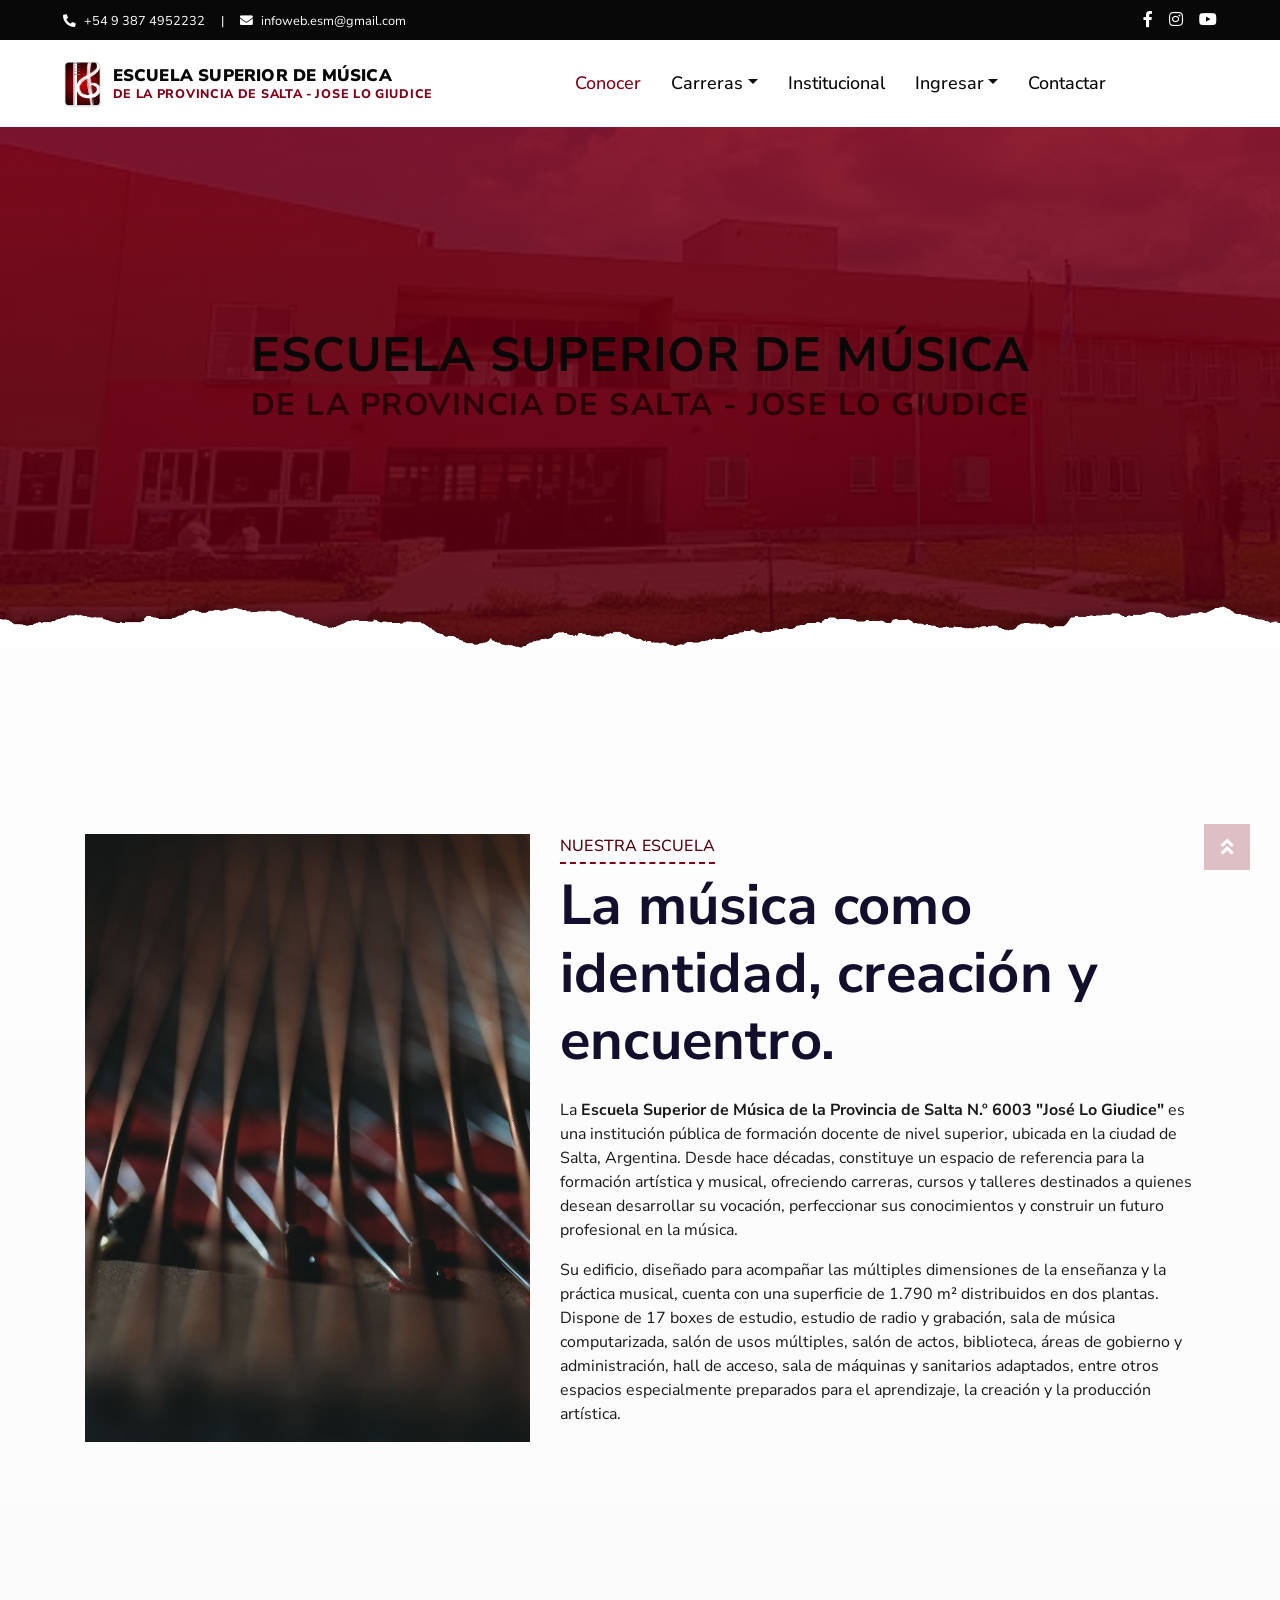
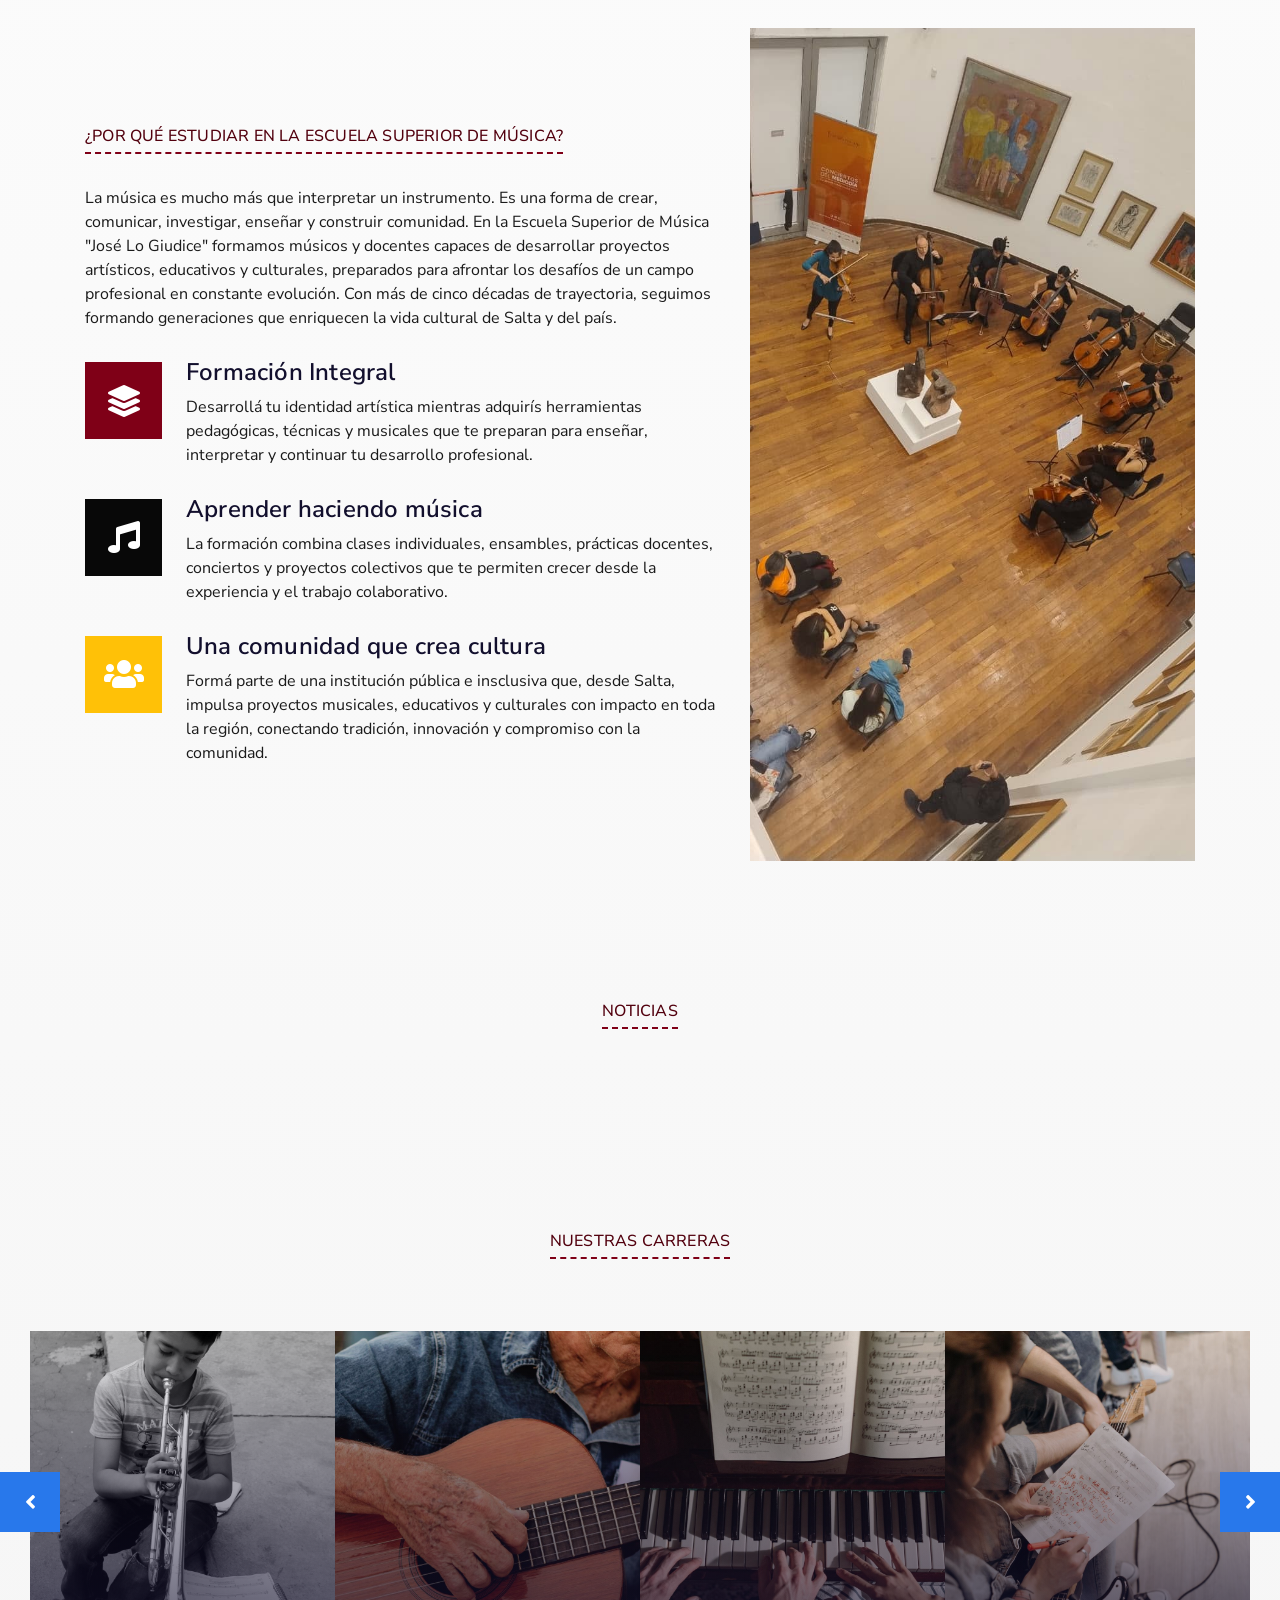
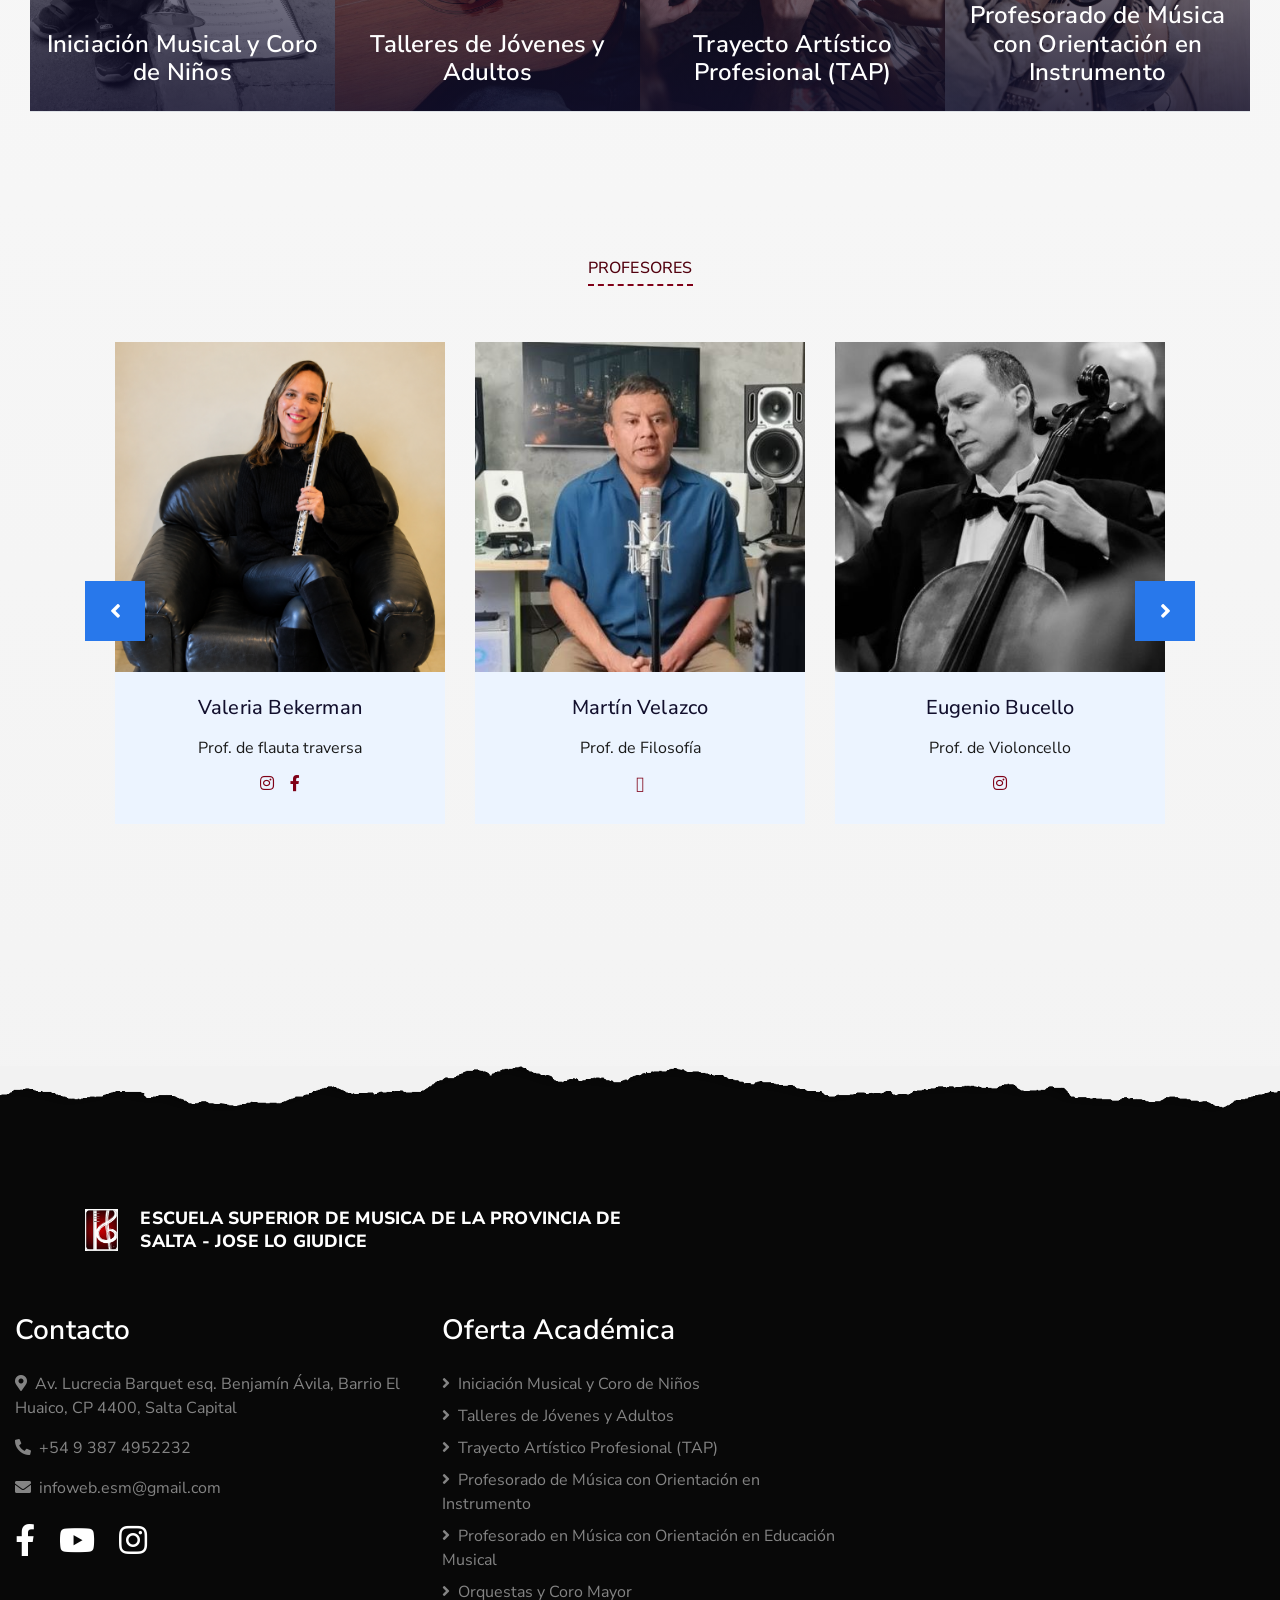
==== commit 98f76137: "Cambios_12-10" ====
--- a/index.html
+++ b/index.html
@@ -533,13 +533,13 @@
                     </div>
                 </div>
                 <div class="team-item">
-                    <img class="img-fluid w-100" src="img/leo_goldstein.jpg" alt="Leo Goldstein, Magister en Música, especialidad Piano.">
+                    <img class="img-fluid w-100" src="img/leo_goldstein.jpg" alt="Leo Goldstein, Música Profesional, especialidad Piano.">
                     <div class="bg-light text-center p-4">
                         <h5 class="mb-3">Leo Goldstein</h5>
-                        <p class="mb-2">Prof. Sup. en Música | Esp. Piano</p>
-                        <div class="d-flex justify-content-center">
-                            <a class="mx-1 p-1" href="#"><i class="fab fa-instagram"></i></a>
-                            <a class="mx-1 p-1" href="#"><i class="fab fa-youtube"></i></a>
+                        <p class="mb-2">Músico Profesional | Esp. Piano</p>
+                        <div class="d-flex justify-content-center">
+                            <a class="mx-1 p-1" href="https://open.spotify.com/artist/5Ep0x7ZG4JNy69lO8dmGN4?si=JfJryDq_TASGKF5RHB7Hsw&utm_source=copy-link"><i class="fab fa-spotify"></i></a>
+                            <a class="mx-1 p-1" href="https://youtube.com/@leogoldsteinmusica?si=bnxnZE3Mdcvtsin_"><i class="fab fa-youtube"></i></a>
                         </div>
                     </div>
                 </div>
@@ -585,6 +585,55 @@
                         </div>
                     </div>
                 </div>
+                <div class="team-item">
+                    <img class="img-fluid w-100" src="img/emiliano_herrera.jpg" alt="Emiliano Herrera, Músico Profesional, especialidad Percusión.">
+                    <div class="bg-light text-center p-4">
+                        <h5 class="mb-3">Emiliano Herrera</h5>
+                        <p class="mb-2">Prof. Sup. en Música | Esp. Percusión</p>
+                        <div class="d-flex justify-content-center">
+                        </div>
+                    </div>
+                </div>
+                <div class="team-item">
+                    <img class="img-fluid w-100" src="img/laura_pedro.jpg" alt="Laura Soledad Pedro, Música Profesional, especialidad Clarinete.">
+                    <div class="bg-light text-center p-4">
+                        <h5 class="mb-3">Laura Soledad Pedro</h5>
+                        <p class="mb-2">Lic. en Artes y Tecnologías</p>
+                        <p class="mb-2">Prof. Sup. en Música | Esp. Clarinete</p>
+                        <div class="d-flex justify-content-center">
+                        </div>
+                    </div>
+                </div>
+                <div class="team-item">
+                    <img class="img-fluid w-100" src="img/franco_aban.png" alt="Franco Aban, Música Profesional, especialidad Composición.">
+                    <div class="bg-light text-center p-4">
+                        <h5 class="mb-3">Franco Aban</h5>
+                        <p class="mb-2">Máster en Composición</p>
+                        <p class="mb-2">Prof. Sup. en Música | Instrumentos Regionales Andinos y Trompeta</p>
+                        <div class="d-flex justify-content-center">
+                        </div>
+                    </div>
+                </div>
+                <div class="team-item">
+                    <img class="img-fluid w-100" src="img/maria_soria.jpg" alt="María Magdalena Soria, Música Profesional, especialidad Canto.">
+                    <div class="bg-light text-center p-4">
+                        <h5 class="mb-3">María Magdalena Soria</h5>
+                        <p class="mb-2">Lic. en Artes</p>
+                        <p class="mb-2">Prof. Sup. en Música | esp. Canto</p>
+                        <div class="d-flex justify-content-center">
+                        </div>
+                    </div>
+                </div>
+                <div class="team-item">
+                    <img class="img-fluid w-100" src="img/ana_calvet.jpg" alt="Ana Laura Calvet, Música Profesional, especialidad Fonoaudiología.">
+                    <div class="bg-light text-center p-4">
+                        <h5 class="mb-3">Ana Laura Calvet</h5>
+                        <p class="mb-2">Mg. en Fonoaudiología</p>
+                        <p class="mb-2">Prof. Sup. Fonoaudiología</p>
+                        <div class="d-flex justify-content-center">
+                        </div>
+                    </div>
+                </div>                                
 <!---
                 <div class="team-item">
                     <img class="img-fluid w-100" src="img/team-4.jpg" alt="">
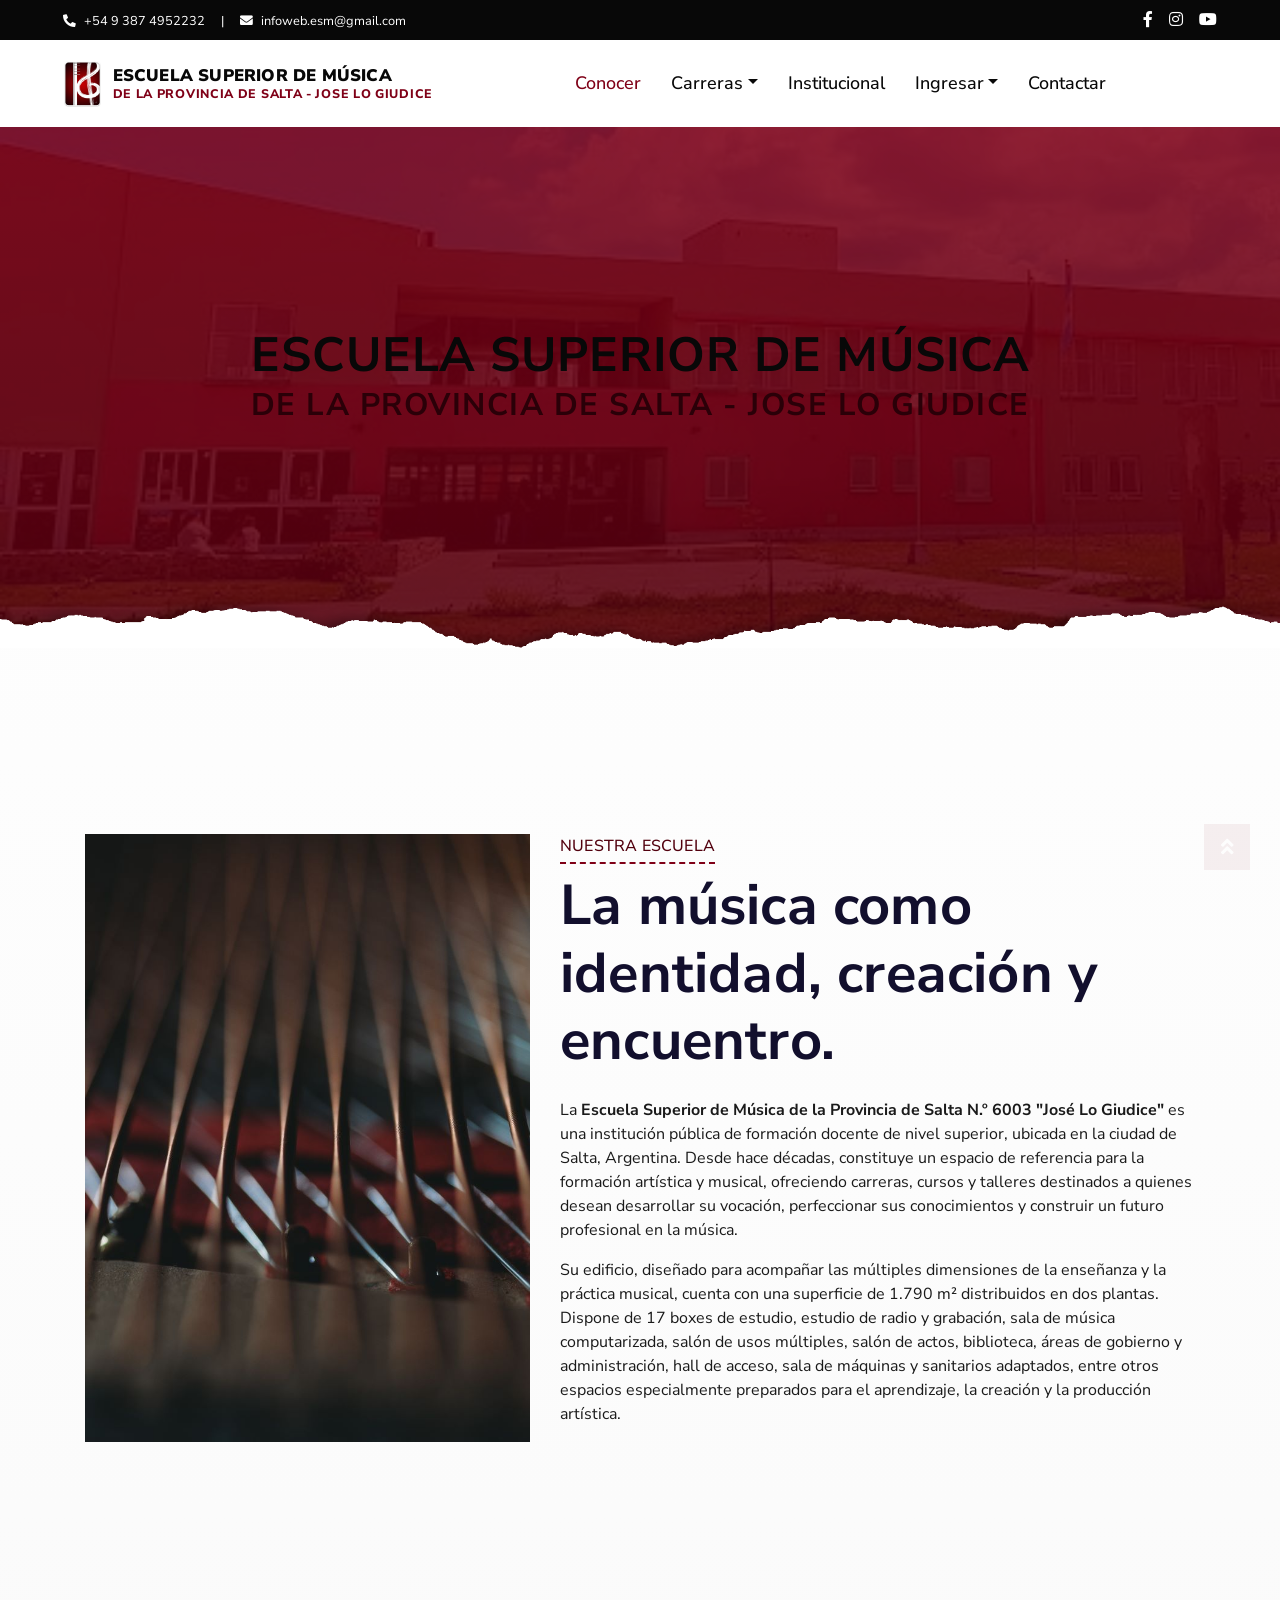
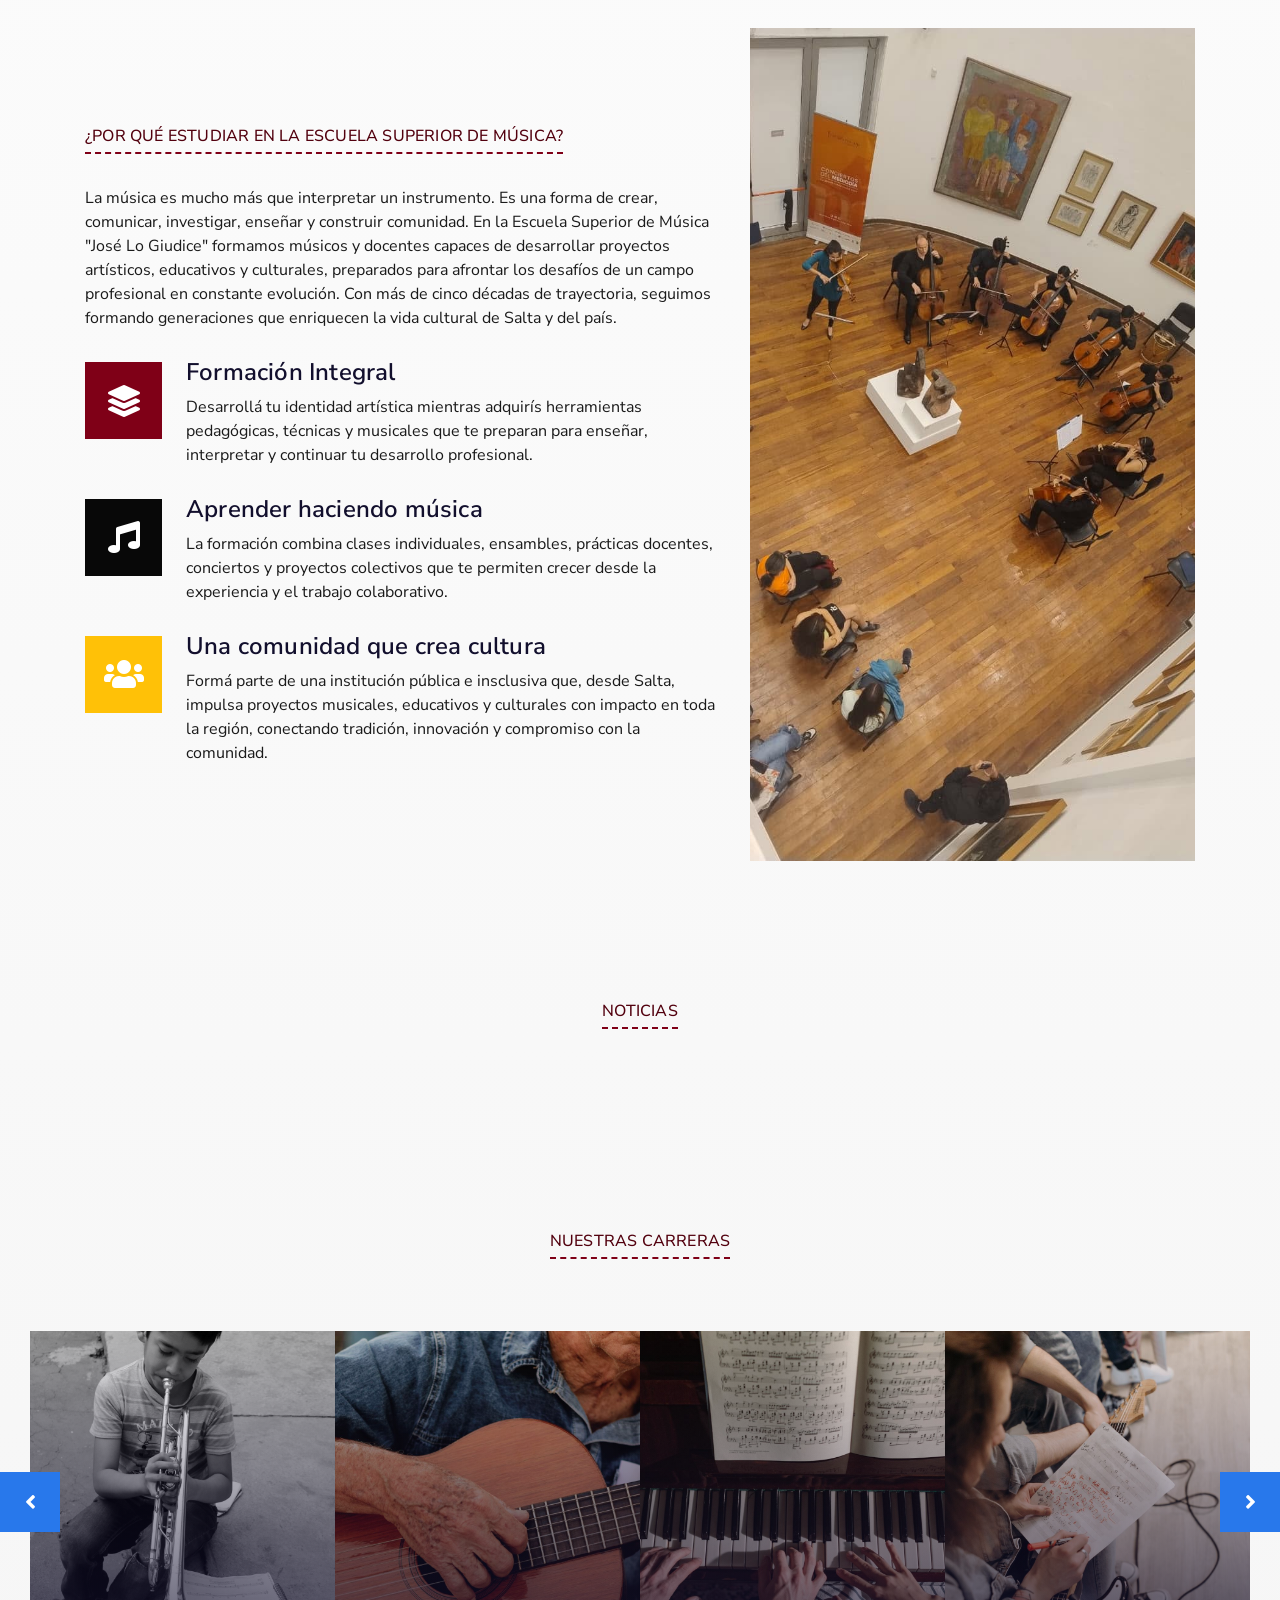
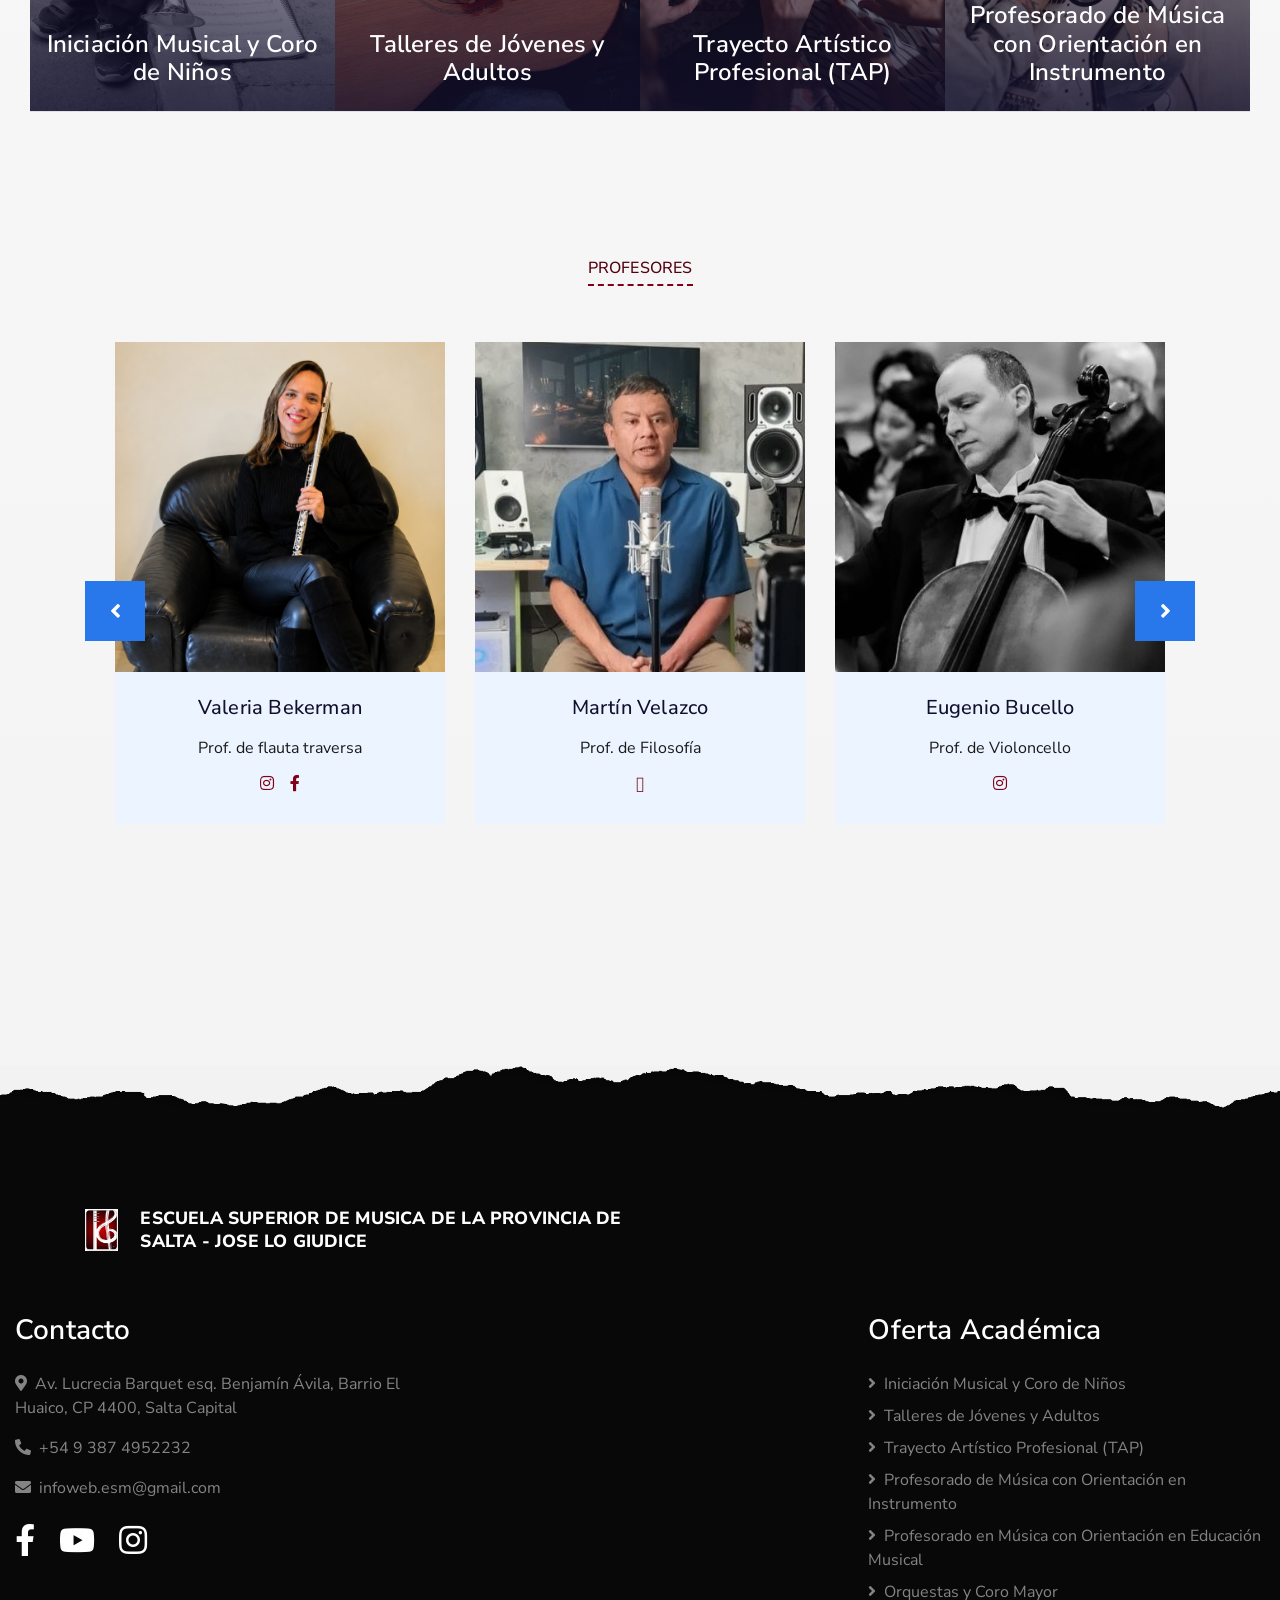
==== commit 98de5bd3: "Zocalo_Inferior" ====
--- a/index.html
+++ b/index.html
@@ -684,6 +684,11 @@
                     </div>
                 </div>
                 <div class="col-md-4 mb-5">
+                    <div class="d-flex flex-column justify-content-start">
+                        <iframe src="https://www.google.com/maps?q=-24.7216051,-65.420661&z=16&output=embed" width="500" height="250" style="border:0;" allowfullscreen="" loading="lazy" referrerpolicy="strict-origin-when-cross-origin"></iframe>
+                    </div>
+                </div>
+                <div class="col-md-4 mb-5">
                     <h3 class="text-white mb-4">Oferta Académica</h3>
                     <div class="d-flex flex-column justify-content-start">
                         <a class="text-white-50 mb-2" href="im.html"><i class="fa fa-angle-right mr-2"></i>Iniciación Musical y Coro de Niños</a>
@@ -694,18 +699,6 @@
                         <a class="text-white-50 mb-2" href="coro_y_orq.html"><i class="fa fa-angle-right mr-2"></i>Orquestas y Coro Mayor</a>
                     </div>
                 </div>
-<!---
-                <div class="col-md-4 mb-5">
-                    <h3 class="text-white mb-4">Links de interés</h3>
-                    <div class="d-flex flex-column justify-content-start">
-                        <a class="text-white-50 mb-2" href="#"><i class="fa fa-angle-right mr-2"></i>Privacy Policy</a>
-                        <a class="text-white-50 mb-2" href="#"><i class="fa fa-angle-right mr-2"></i>Terms & Condition</a>
-                        <a class="text-white-50 mb-2" href="#"><i class="fa fa-angle-right mr-2"></i>Regular FAQs</a>
-                        <a class="text-white-50 mb-2" href="#"><i class="fa fa-angle-right mr-2"></i>Help & Support</a>
-                        <a class="text-white-50" href="#"><i class="fa fa-angle-right mr-2"></i>Contact</a>
-                    </div>
-                </div>
--->
             </div>
         </div>
     </div>
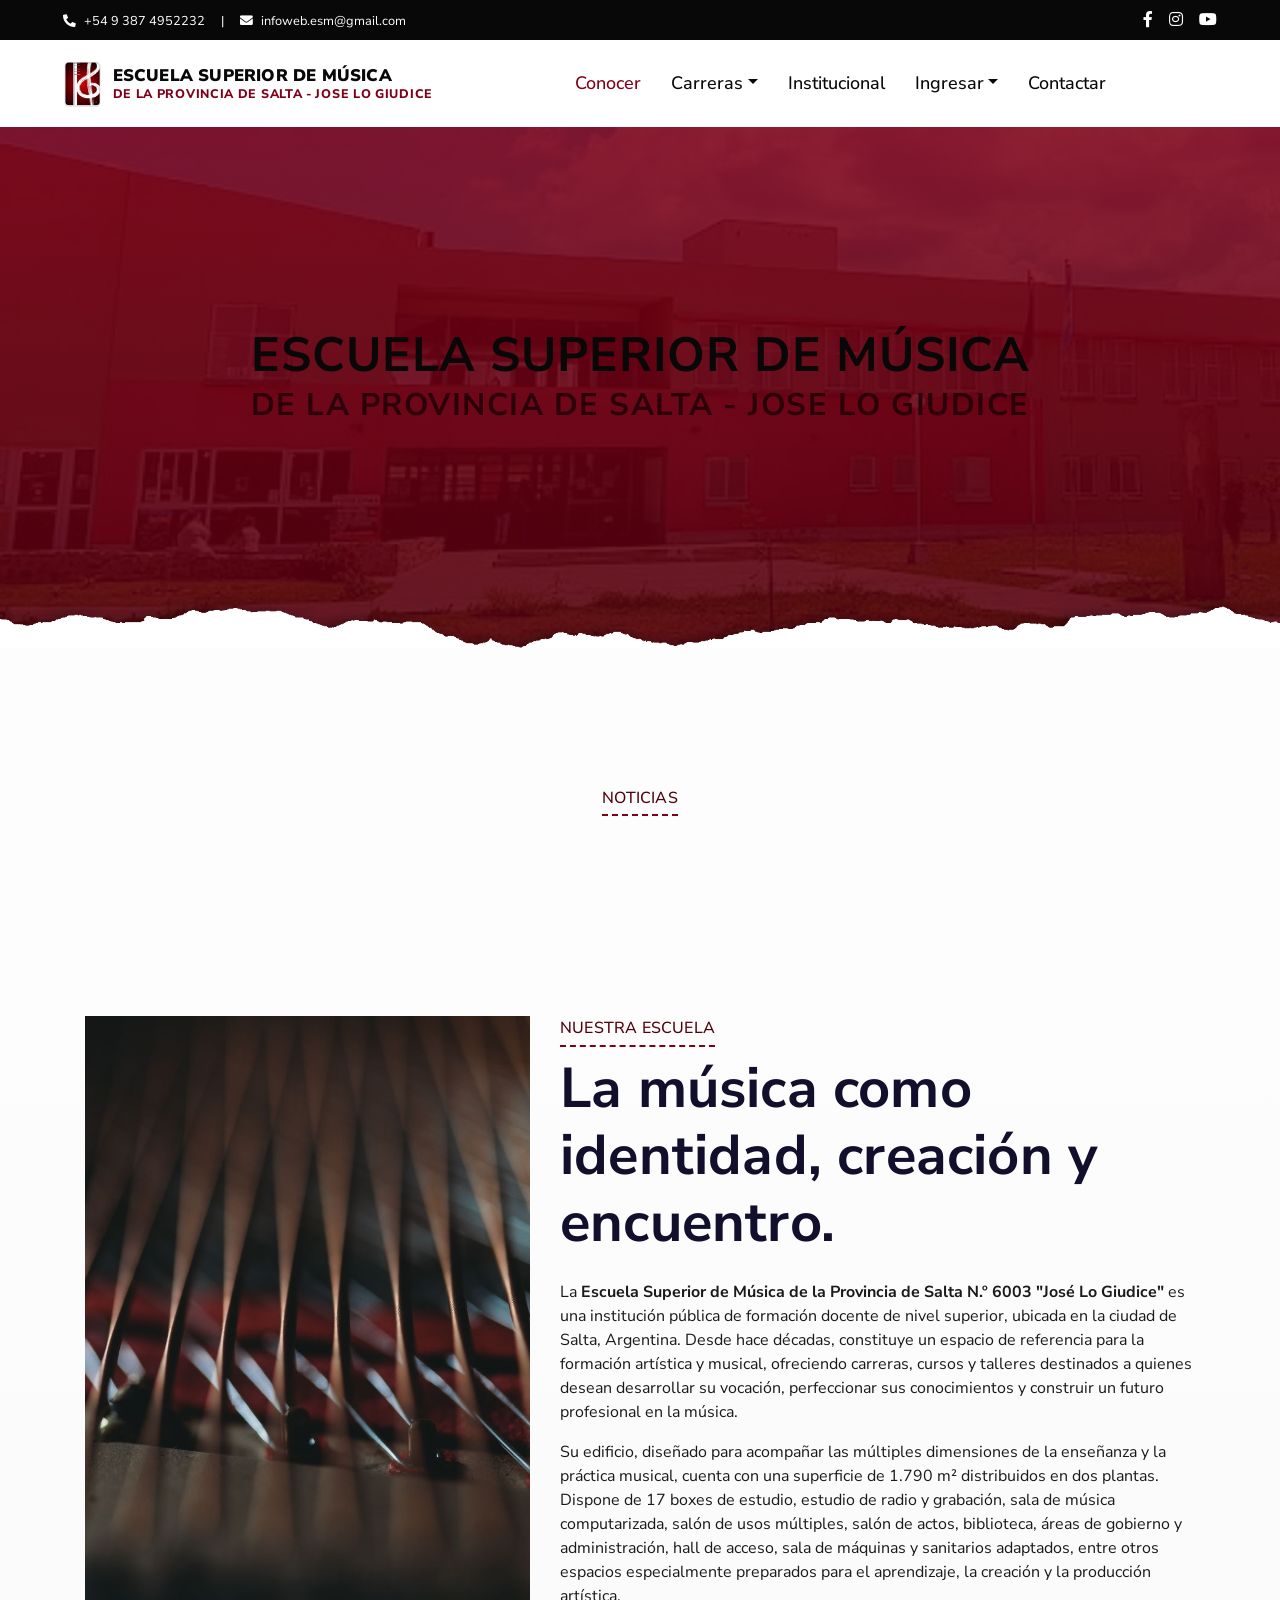
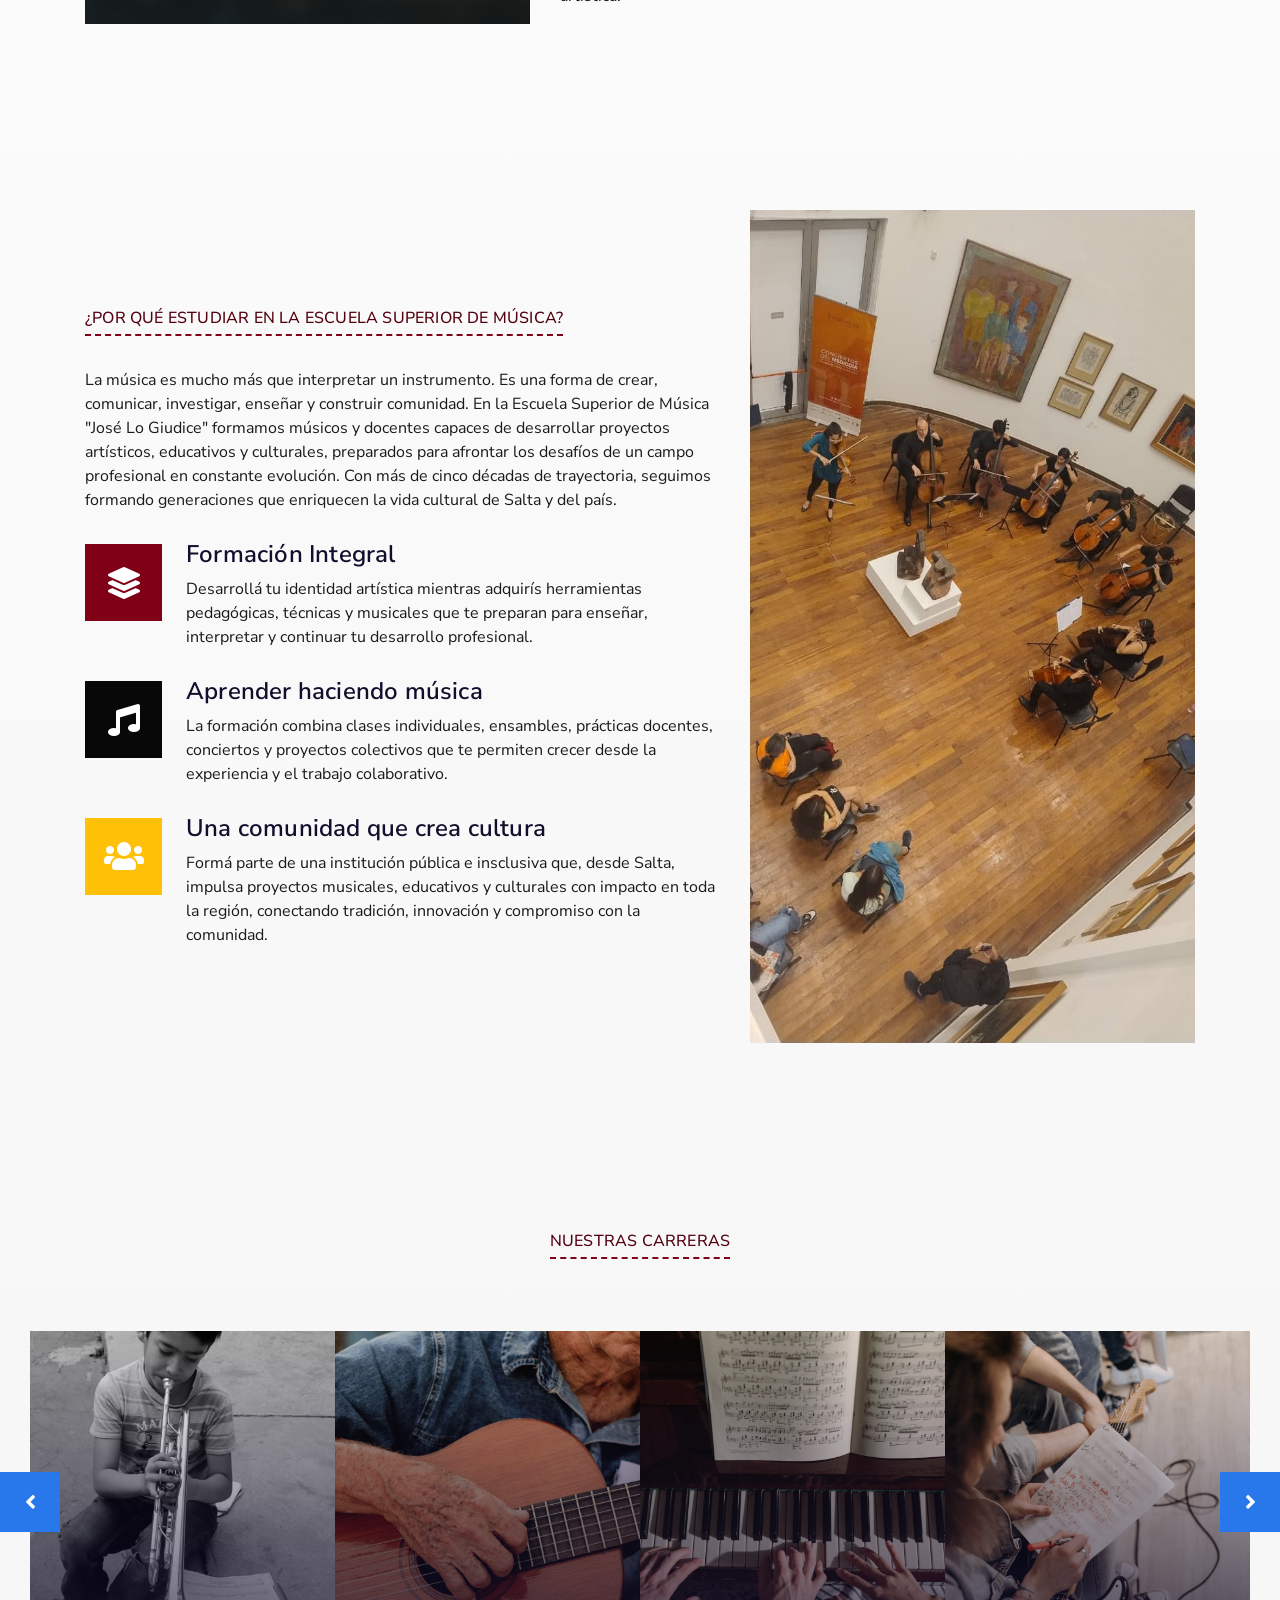
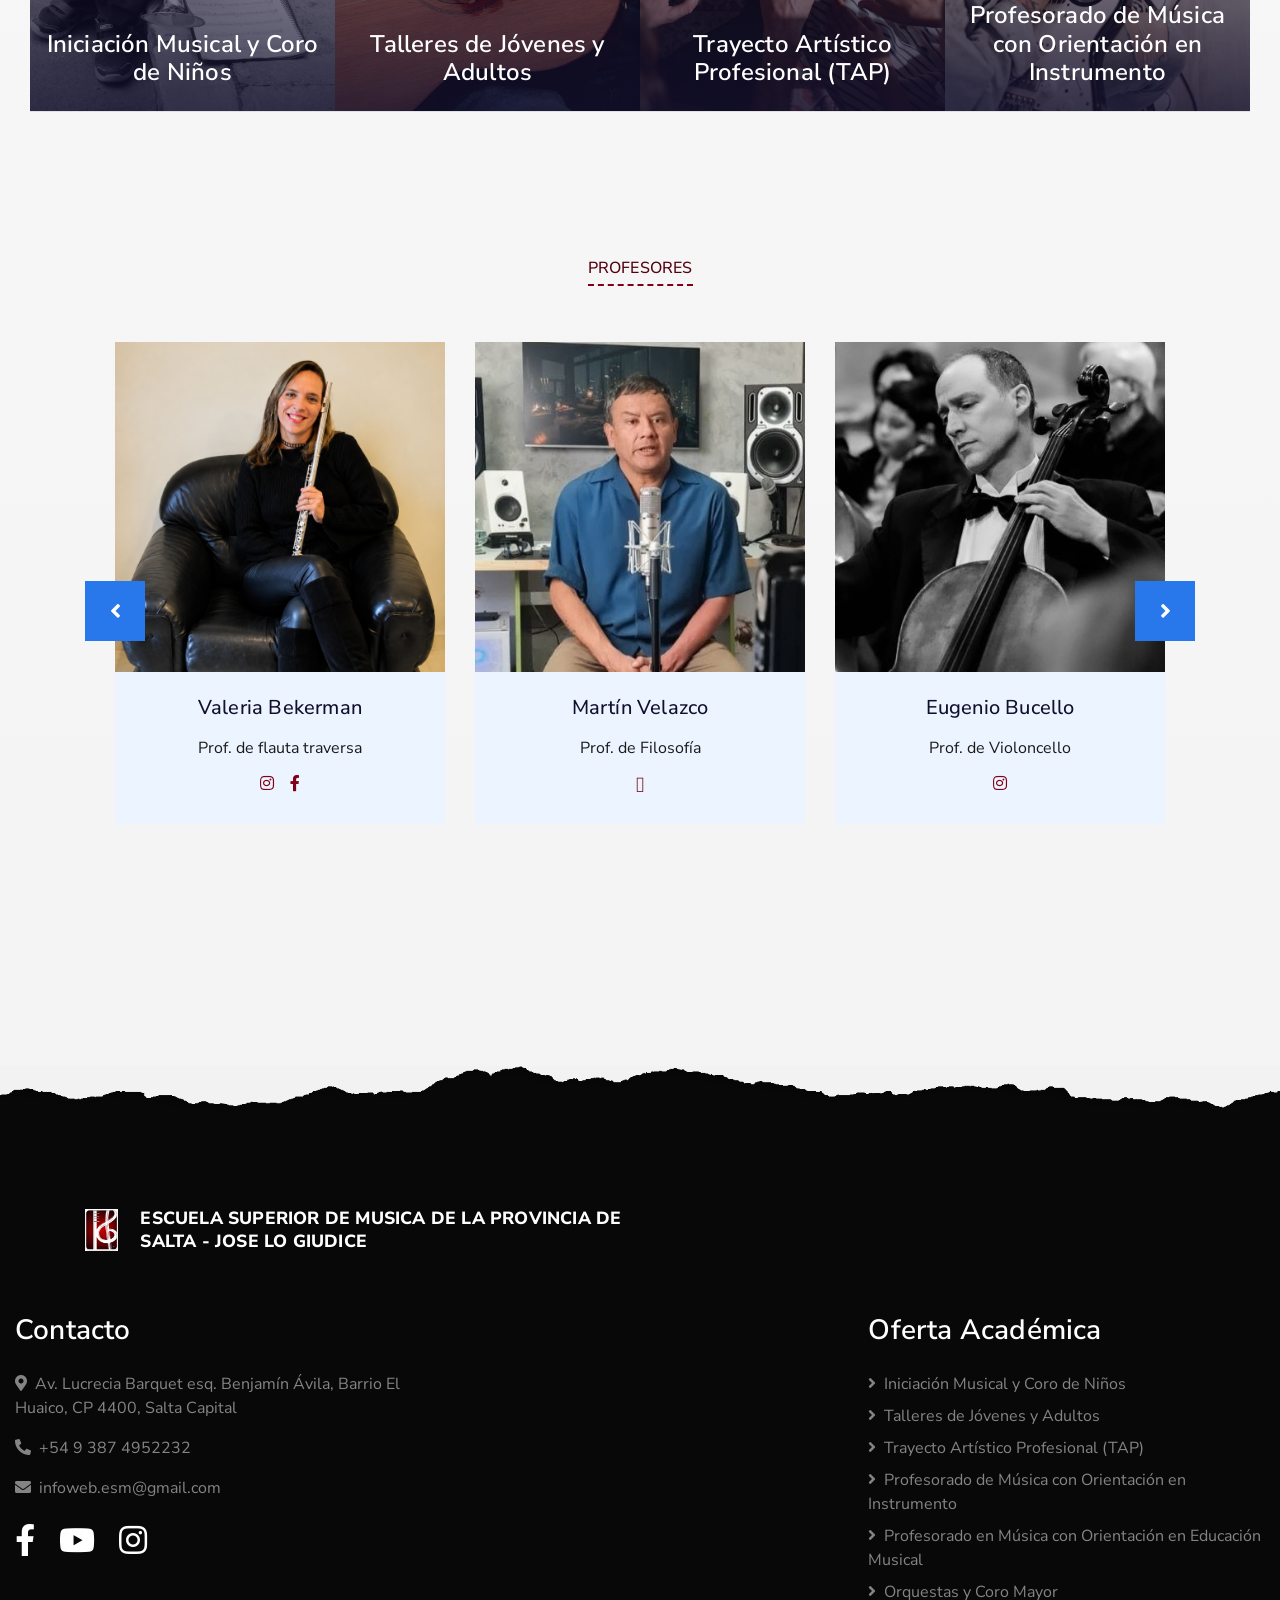
==== commit d408582d: "noticias arriba" ====
--- a/index.html
+++ b/index.html
@@ -140,6 +140,34 @@
     </div>
     <!-- Header End -->
 
+        <!-- Noticias Start -->
+    <div class="container-fluid py-5">
+
+        <div class="container">
+
+            <div class="section-title text-center position-relative mb-5">
+
+                <h6 class="d-inline-block position-relative text-secondary text-uppercase pb-2">
+                    Noticias
+                </h6>
+            </div>
+
+            <div
+                id="noticiasCarousel"
+                class="owl-carousel owl-theme position-relative"
+                style="padding: 0 30px;">
+            </div>
+
+        </div>
+
+    </div>
+    <!-- Noticias End -->
+
+    <!-- Noticias Lightbox -->
+    <div class="noticias-lightbox" id="noticiasLightbox">
+        <button type="button" class="noticias-lightbox-close" aria-label="Cerrar">&times;</button>
+        <img src="" alt="Vista ampliada de una noticia de la Escuela Superior de Música de Salta">
+    </div>
 
     <!-- About Start -->
     <div class="container-fluid py-5">
@@ -214,34 +242,6 @@
     <!-- estudiante Start -->
 
 
-        <!-- Noticias Start -->
-    <div class="container-fluid py-5">
-
-        <div class="container">
-
-            <div class="section-title text-center position-relative mb-5">
-
-                <h6 class="d-inline-block position-relative text-secondary text-uppercase pb-2">
-                    Noticias
-                </h6>
-            </div>
-
-            <div
-                id="noticiasCarousel"
-                class="owl-carousel owl-theme position-relative"
-                style="padding: 0 30px;">
-            </div>
-
-        </div>
-
-    </div>
-    <!-- Noticias End -->
-
-    <!-- Noticias Lightbox -->
-    <div class="noticias-lightbox" id="noticiasLightbox">
-        <button type="button" class="noticias-lightbox-close" aria-label="Cerrar">&times;</button>
-        <img src="" alt="Vista ampliada de una noticia de la Escuela Superior de Música de Salta">
-    </div>
 
     <!-- Courses Start -->
     <div class="container-fluid px-0 py-5">
--- a/css/style.css
+++ b/css/style.css
@@ -10471,6 +10471,60 @@
   margin-bottom: 0.6rem;
 }
 
+.exam-sheets-box {
+  border: 1px solid rgba(127, 0, 23, 0.18);
+  border-radius: 6px;
+  background: #fff;
+  box-shadow: 0 8px 22px rgba(8, 8, 8, 0.05);
+  padding: 12px 20px;
+}
+
+.exam-sheet + .exam-sheet {
+  border-top: 1px solid rgba(127, 0, 23, 0.18);
+}
+
+.exam-sheet-toggle {
+  display: flex;
+  width: 100%;
+  align-items: center;
+  justify-content: space-between;
+  border: 0;
+  background: transparent;
+  color: #52000e;
+  cursor: pointer;
+  font: inherit;
+  font-weight: 700;
+  padding: 16px 4px;
+  text-align: left;
+}
+
+.exam-sheet-toggle:hover,
+.exam-sheet-toggle:focus {
+  color: #7f0017;
+  outline: 2px solid rgba(127, 0, 23, 0.25);
+  outline-offset: -2px;
+}
+
+.exam-sheet-toggle[aria-expanded="true"] i {
+  transform: rotate(180deg);
+}
+
+.exam-sheet-toggle i {
+  transition: transform .2s ease;
+}
+
+.exam-sheet-content {
+  padding: 0 0 16px;
+}
+
+.exam-sheet-content iframe {
+  display: block;
+  width: 100%;
+  height: 85vh;
+  min-height: 450px;
+  border: 0;
+}
+
 @media (max-width: 767.98px) {
   .license-table {
     min-width: 760px;
@@ -10478,7 +10532,8 @@
 
   .licenses-intro,
   .licenses-important,
-  .licenses-box {
+  .licenses-box,
+  .exam-sheets-box {
     padding: 16px;
   }
 }
@@ -10937,4 +10992,4 @@
 
     border:none;
 
-}+}
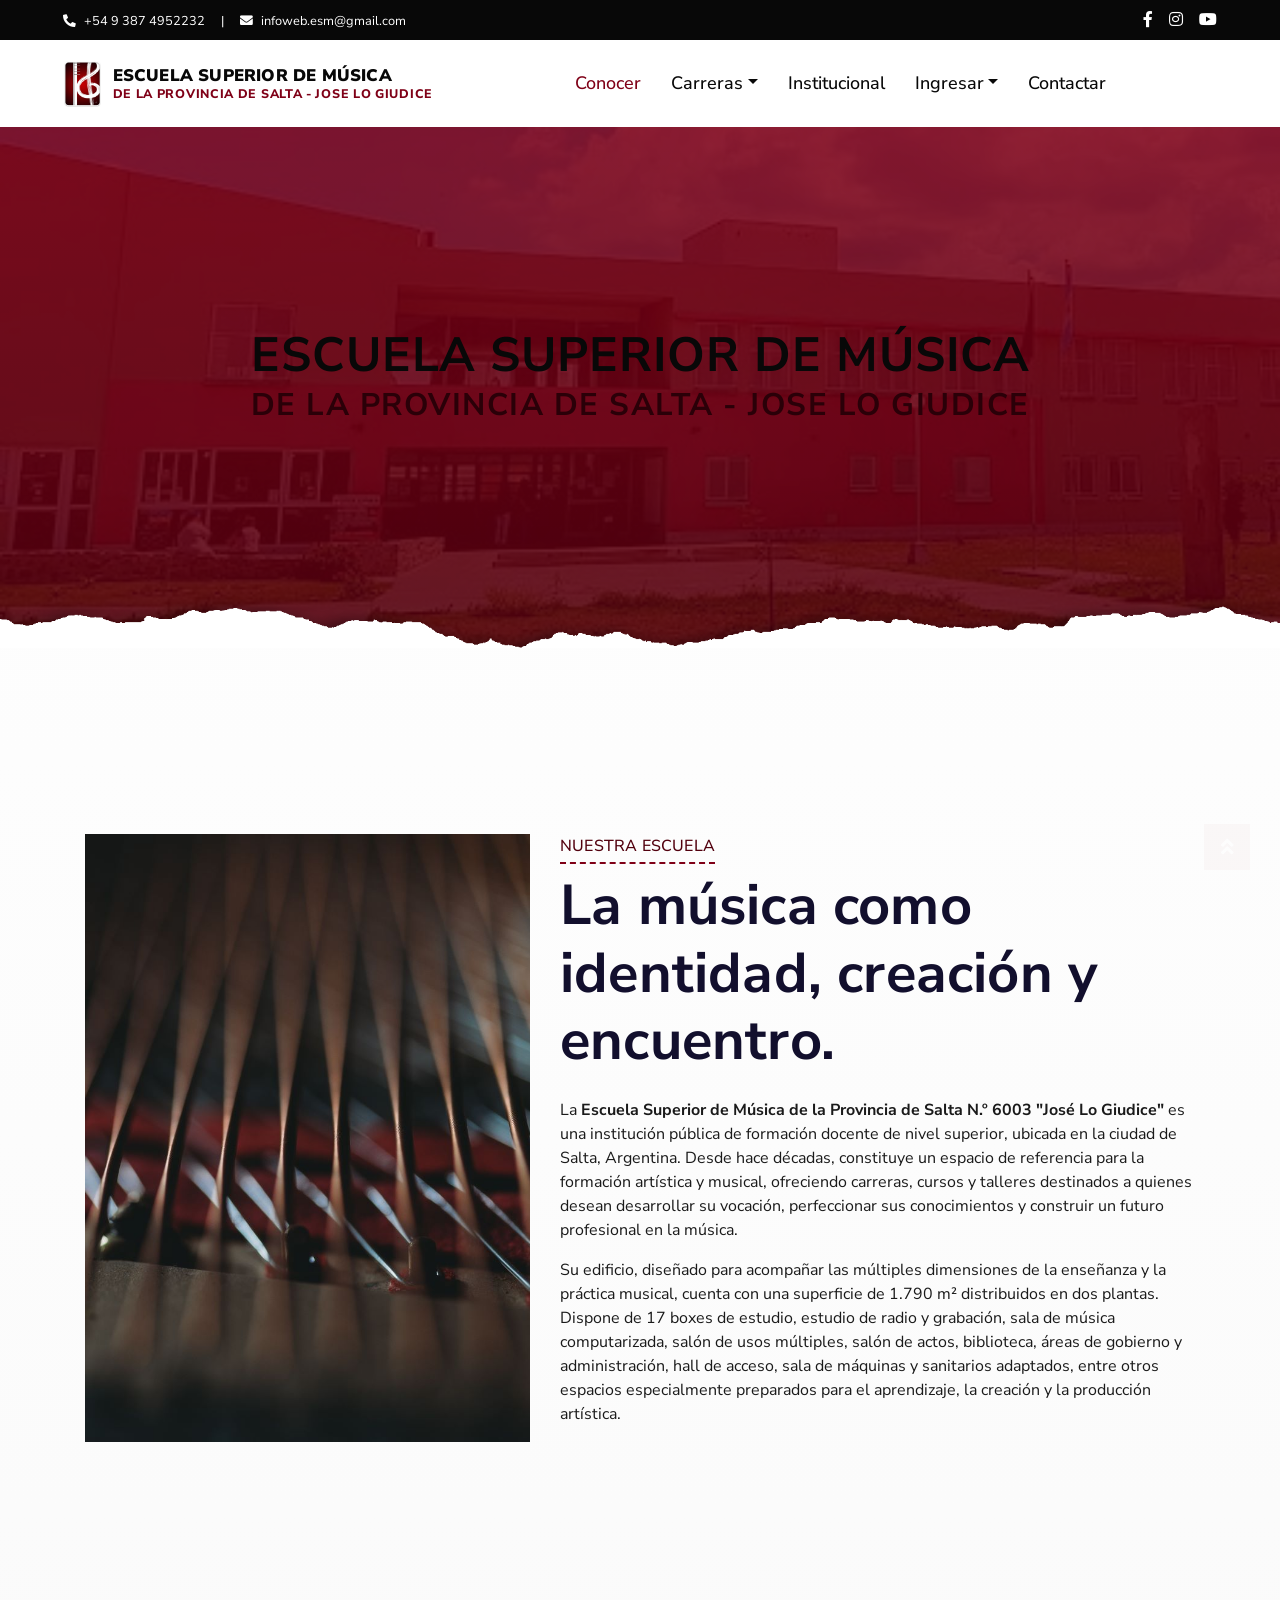
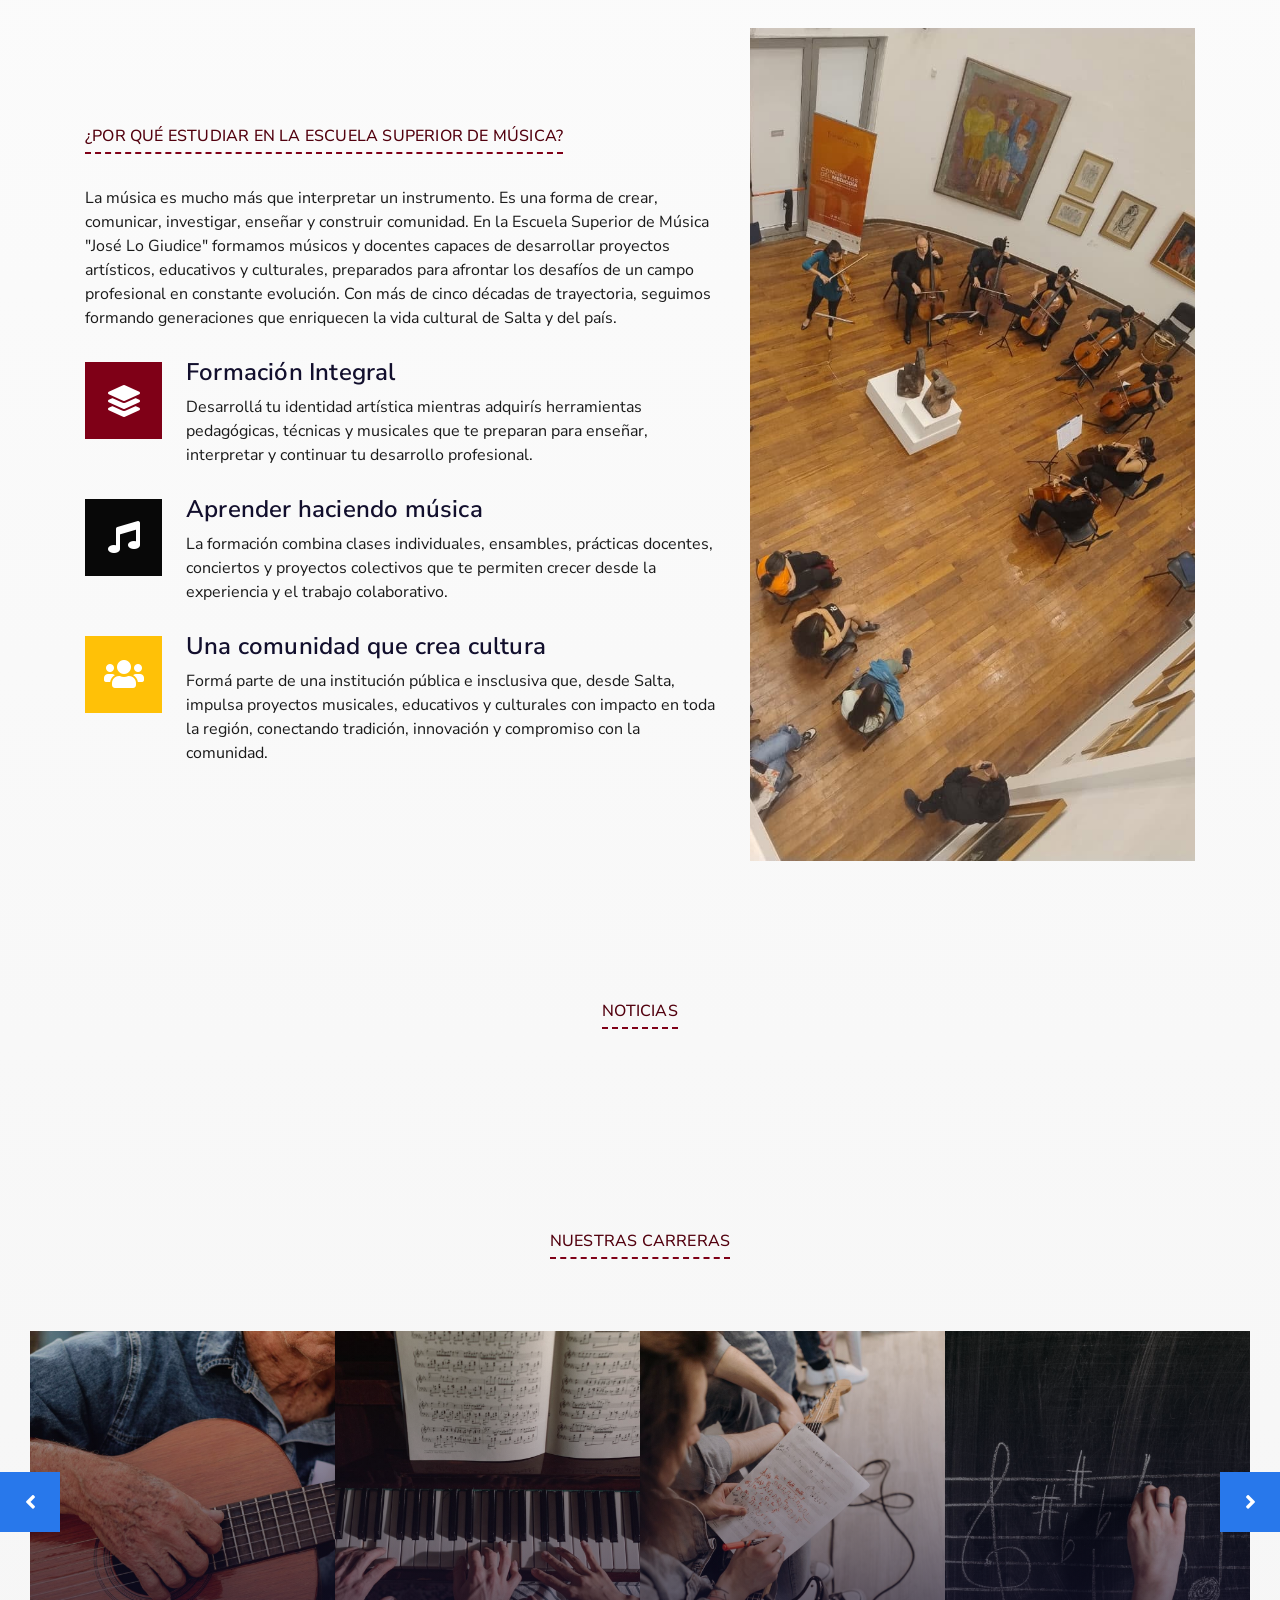
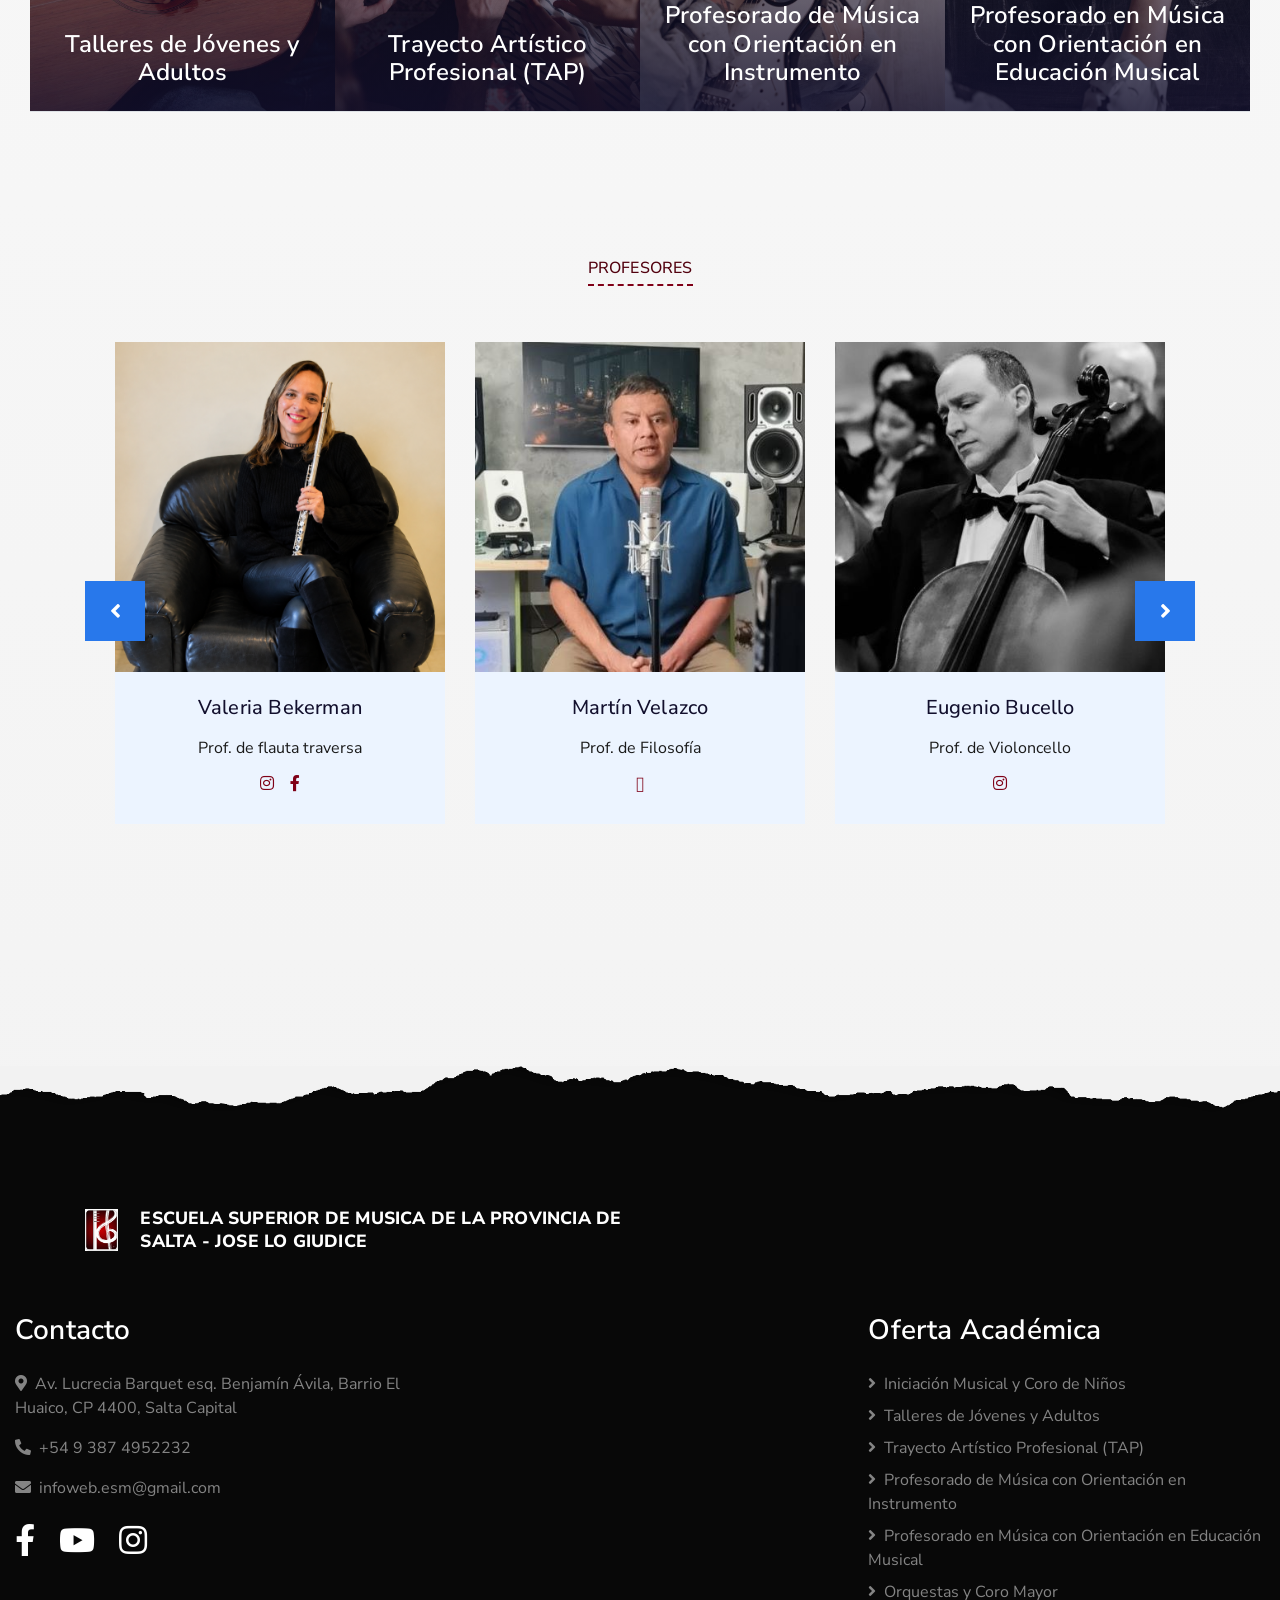
==== commit a1caf5e0: "Planillas_de_regularidades" ====
--- a/index.html
+++ b/index.html
@@ -140,34 +140,6 @@
     </div>
     <!-- Header End -->
 
-        <!-- Noticias Start -->
-    <div class="container-fluid py-5">
-
-        <div class="container">
-
-            <div class="section-title text-center position-relative mb-5">
-
-                <h6 class="d-inline-block position-relative text-secondary text-uppercase pb-2">
-                    Noticias
-                </h6>
-            </div>
-
-            <div
-                id="noticiasCarousel"
-                class="owl-carousel owl-theme position-relative"
-                style="padding: 0 30px;">
-            </div>
-
-        </div>
-
-    </div>
-    <!-- Noticias End -->
-
-    <!-- Noticias Lightbox -->
-    <div class="noticias-lightbox" id="noticiasLightbox">
-        <button type="button" class="noticias-lightbox-close" aria-label="Cerrar">&times;</button>
-        <img src="" alt="Vista ampliada de una noticia de la Escuela Superior de Música de Salta">
-    </div>
 
     <!-- About Start -->
     <div class="container-fluid py-5">
@@ -242,6 +214,34 @@
     <!-- estudiante Start -->
 
 
+        <!-- Noticias Start -->
+    <div class="container-fluid py-5">
+
+        <div class="container">
+
+            <div class="section-title text-center position-relative mb-5">
+
+                <h6 class="d-inline-block position-relative text-secondary text-uppercase pb-2">
+                    Noticias
+                </h6>
+            </div>
+
+            <div
+                id="noticiasCarousel"
+                class="owl-carousel owl-theme position-relative"
+                style="padding: 0 30px;">
+            </div>
+
+        </div>
+
+    </div>
+    <!-- Noticias End -->
+
+    <!-- Noticias Lightbox -->
+    <div class="noticias-lightbox" id="noticiasLightbox">
+        <button type="button" class="noticias-lightbox-close" aria-label="Cerrar">&times;</button>
+        <img src="" alt="Vista ampliada de una noticia de la Escuela Superior de Música de Salta">
+    </div>
 
     <!-- Courses Start -->
     <div class="container-fluid px-0 py-5">
--- a/css/style.css
+++ b/css/style.css
@@ -10295,7 +10295,11 @@
 
 
 .curriculum-link:hover,
-.curriculum-link:focus {
+.curriculum-link:focus,
+.curriculum-link-1:hover,
+.curriculum-link-1:focus,
+.curriculum-link-2:hover,
+.curriculum-link-2:focus {
   color: #52000e;
   text-decoration: underline;
 }
@@ -10496,6 +10500,7 @@
   font-weight: 700;
   padding: 16px 4px;
   text-align: left;
+  text-decoration: none;
 }
 
 .exam-sheet-toggle:hover,
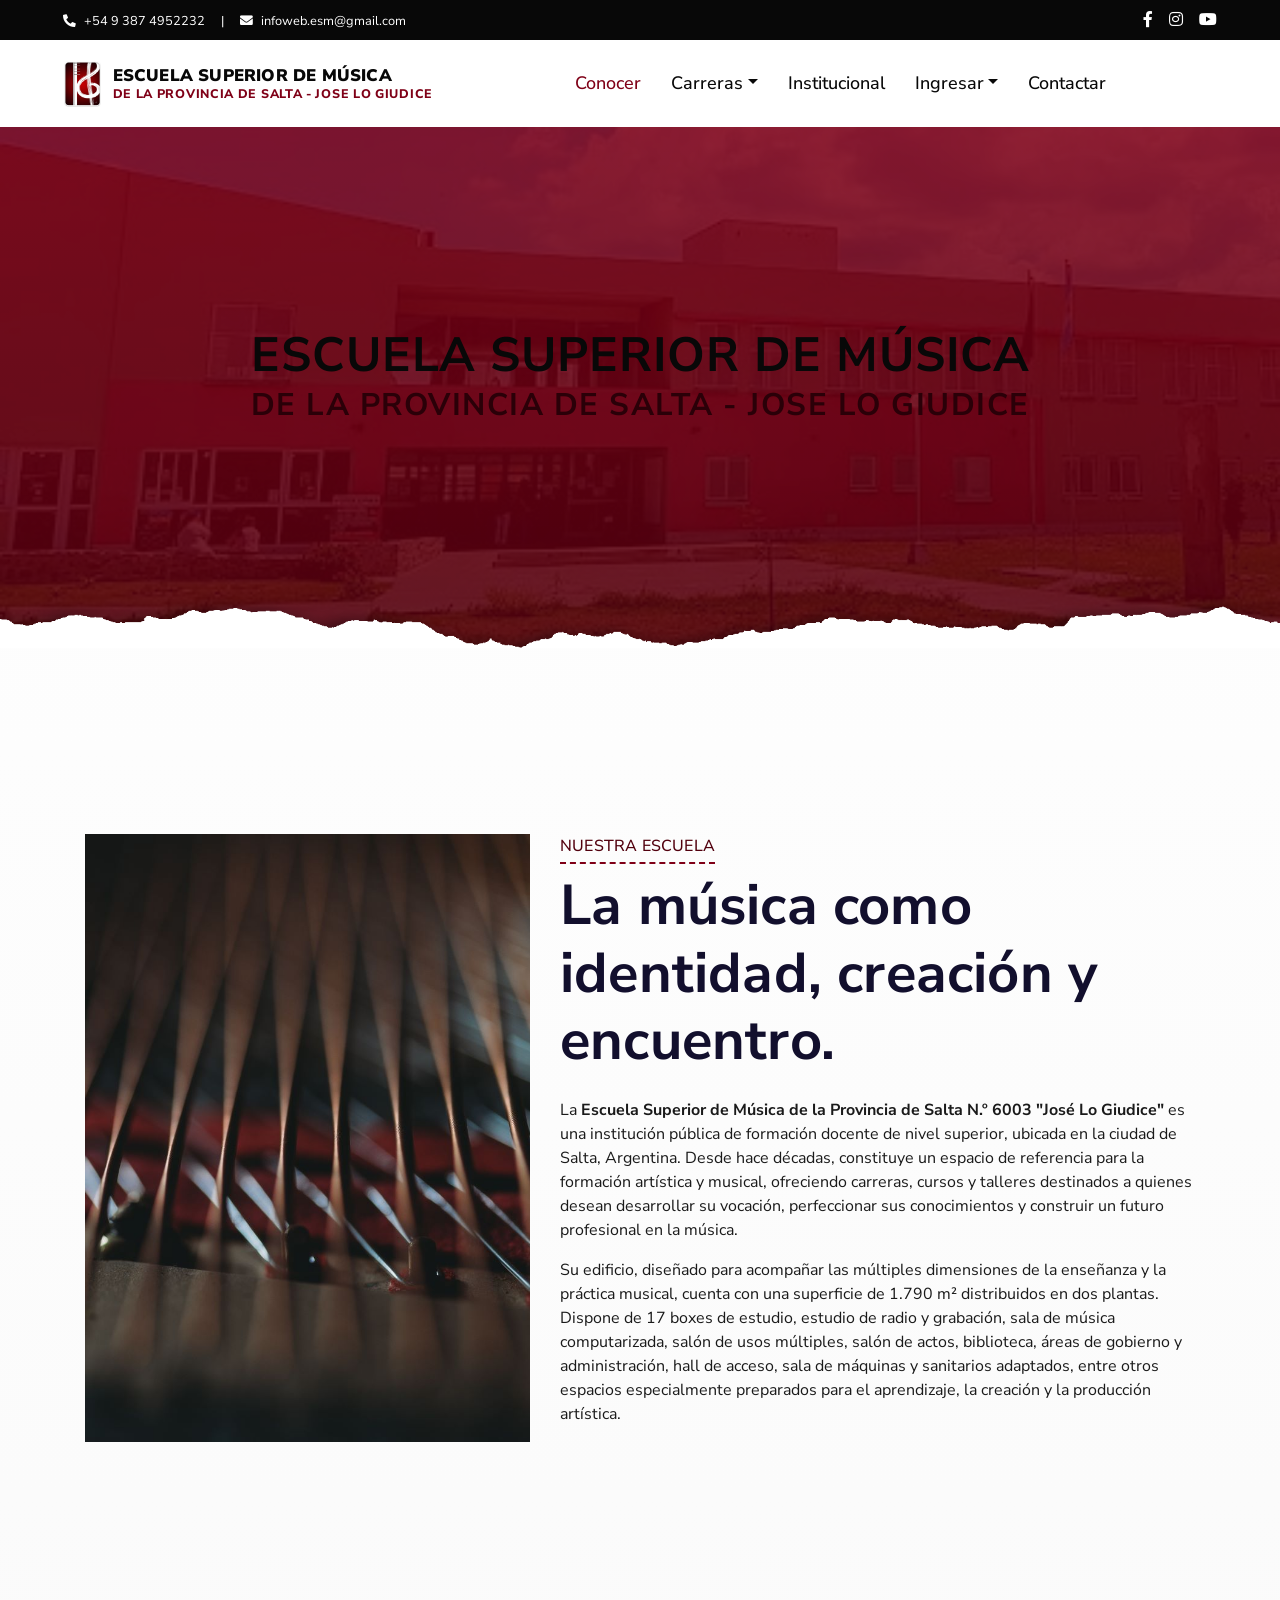
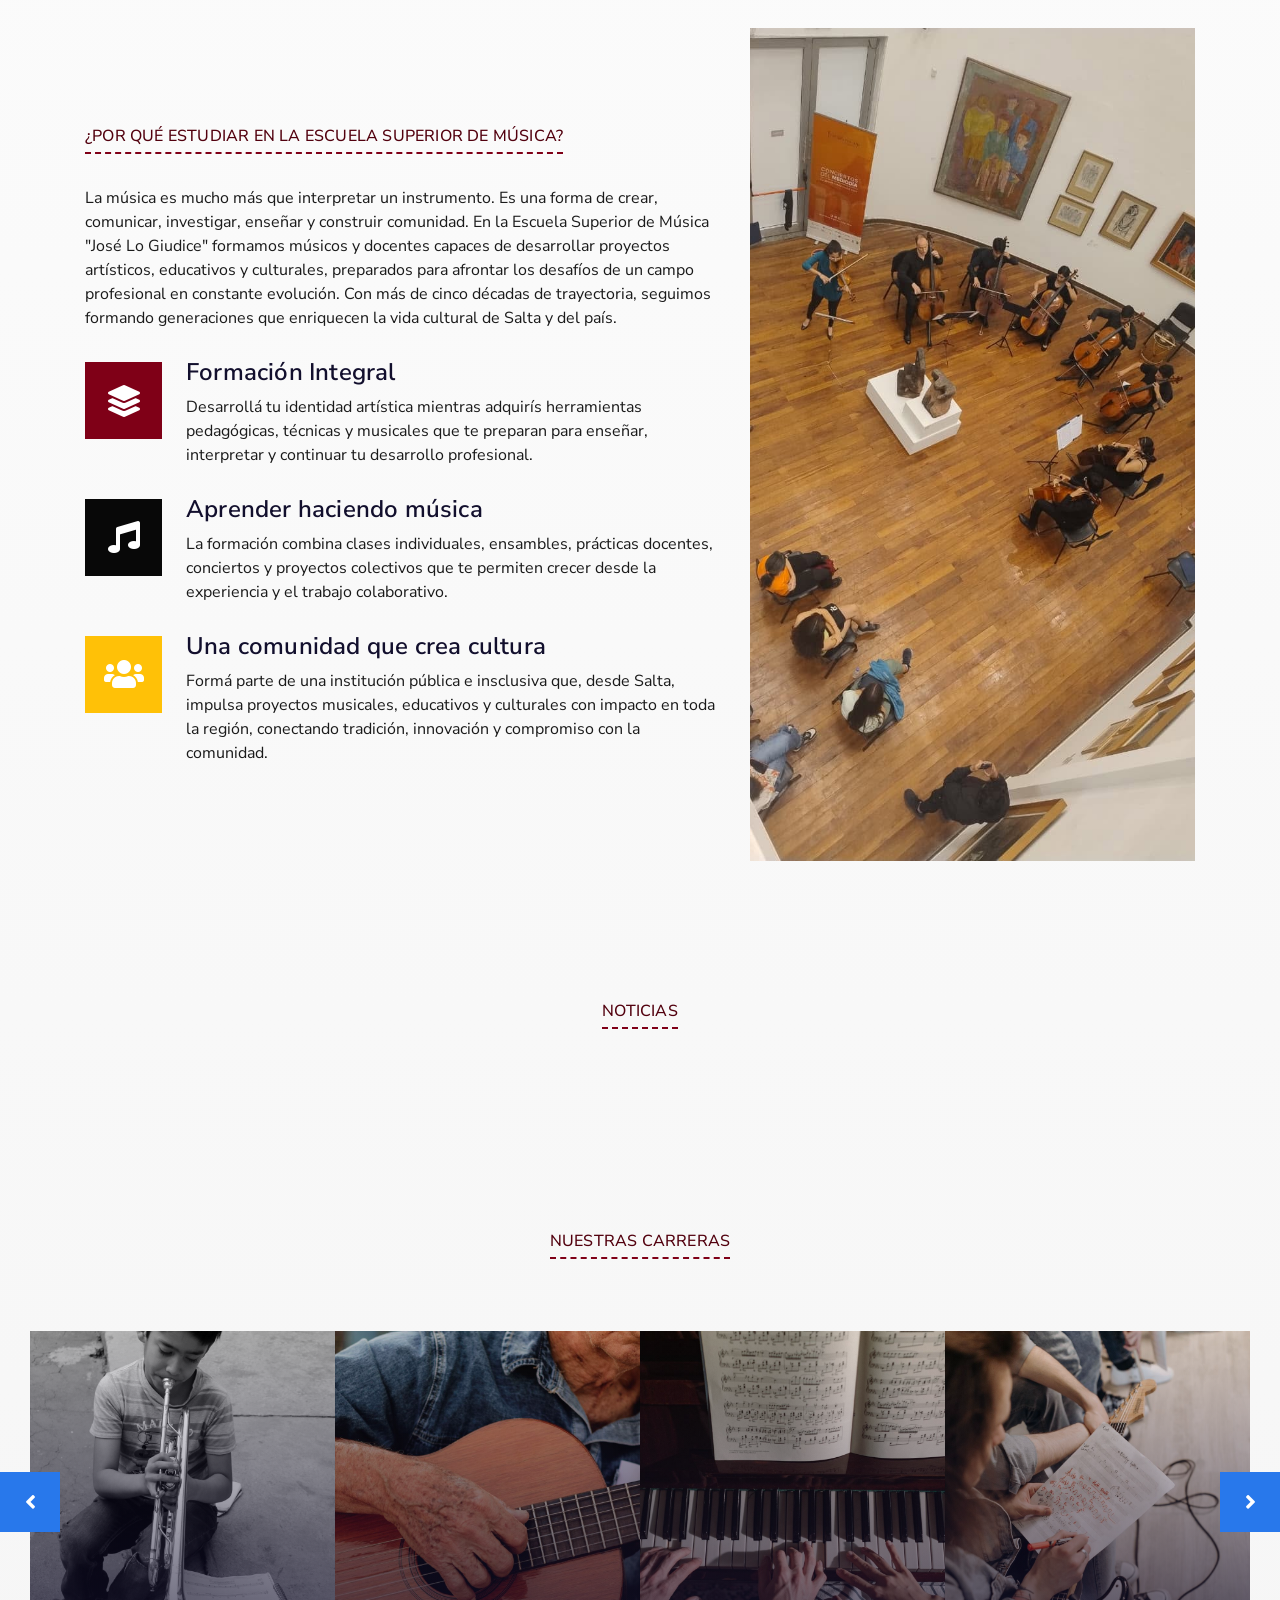
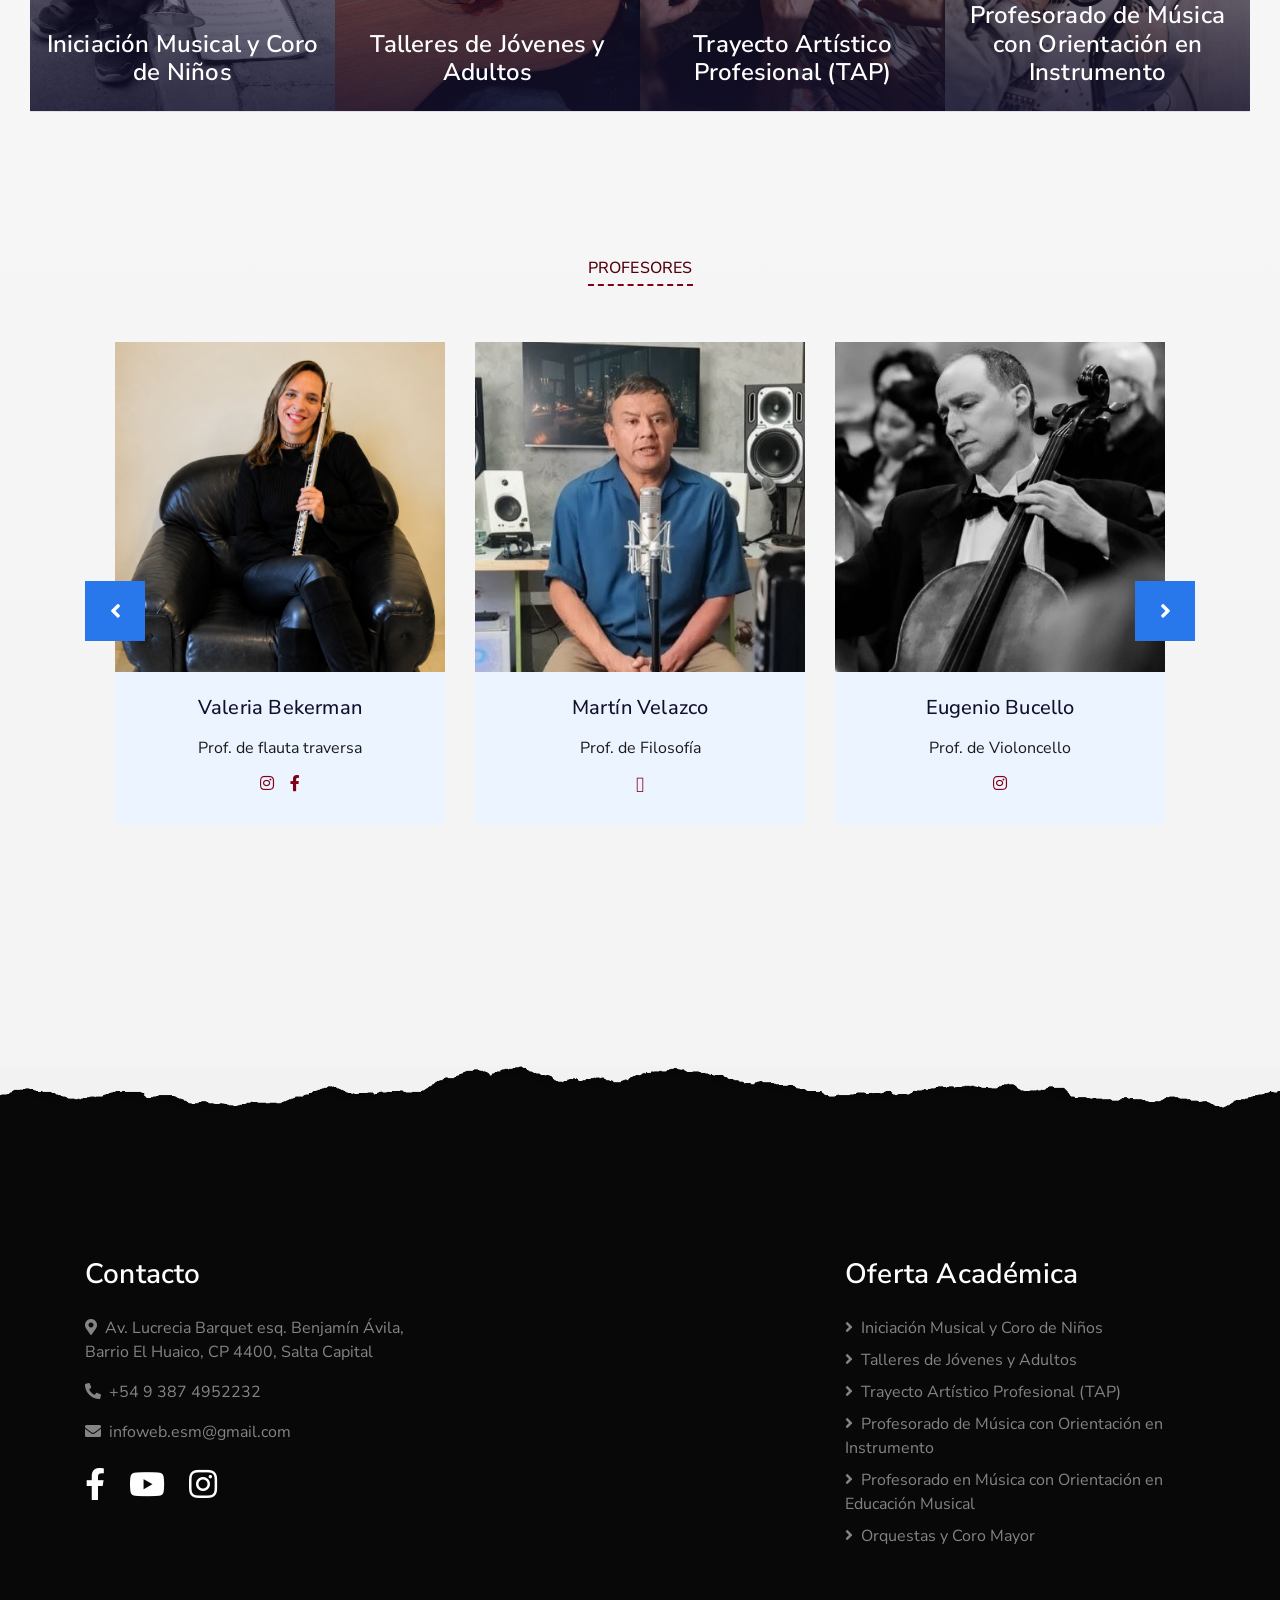
==== commit cf48e671: "Horarios Agregados" ====
--- a/index.html
+++ b/index.html
@@ -662,13 +662,6 @@
         <div class="container mt-5 pt-5">
             <div class="row">
                 <div class="col-md-6 mb-5">
-                    <a href="index.html" class="navbar-brand">
-                        <h2 class="mt-n2 d-flex align-items-center footer-brand-title">
-                            <img src="img/icono.png" alt="Logo Escuela Superior de Música">
-                            <span class="footer-brand-text">ESCUELA SUPERIOR DE MUSICA DE LA PROVINCIA DE SALTA - JOSE LO GIUDICE</span>
-                        </h2>
-                    </a>
-                </div>
                 </div>
             </div>
             <div class="row">
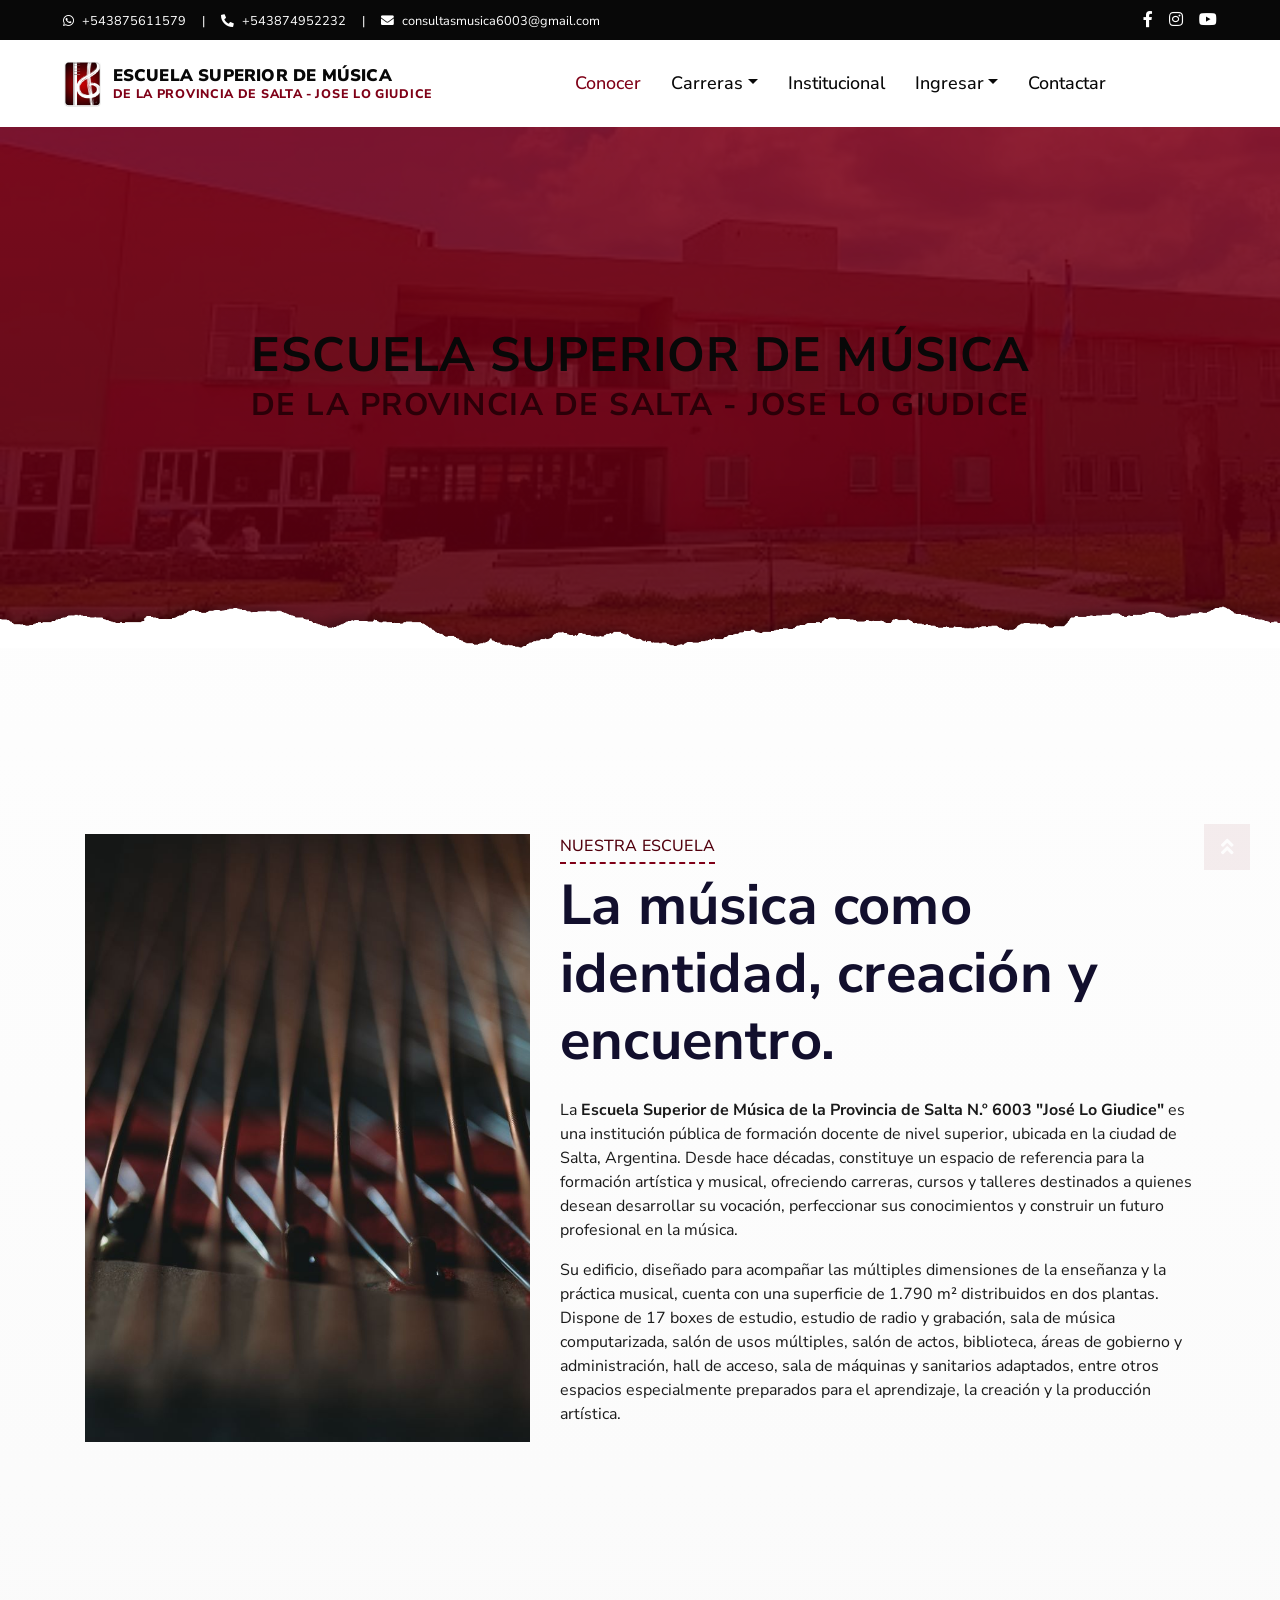
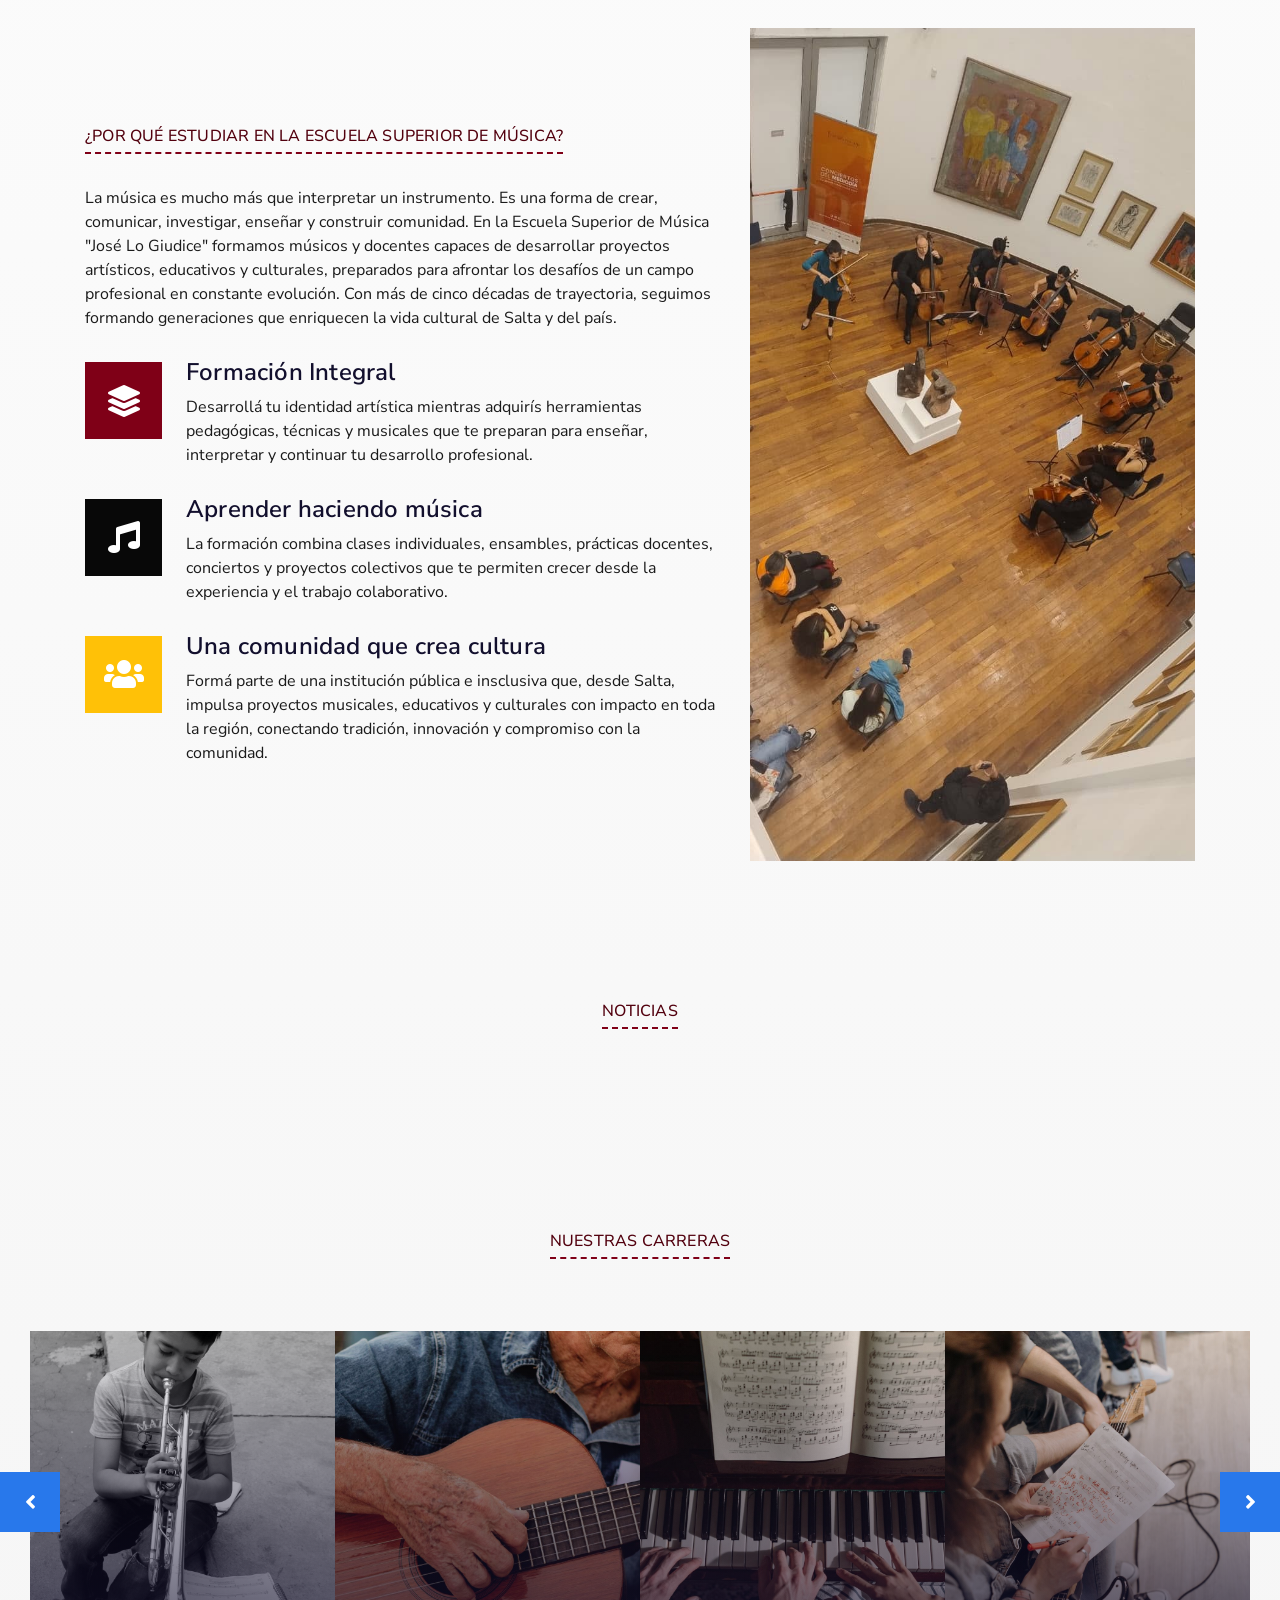
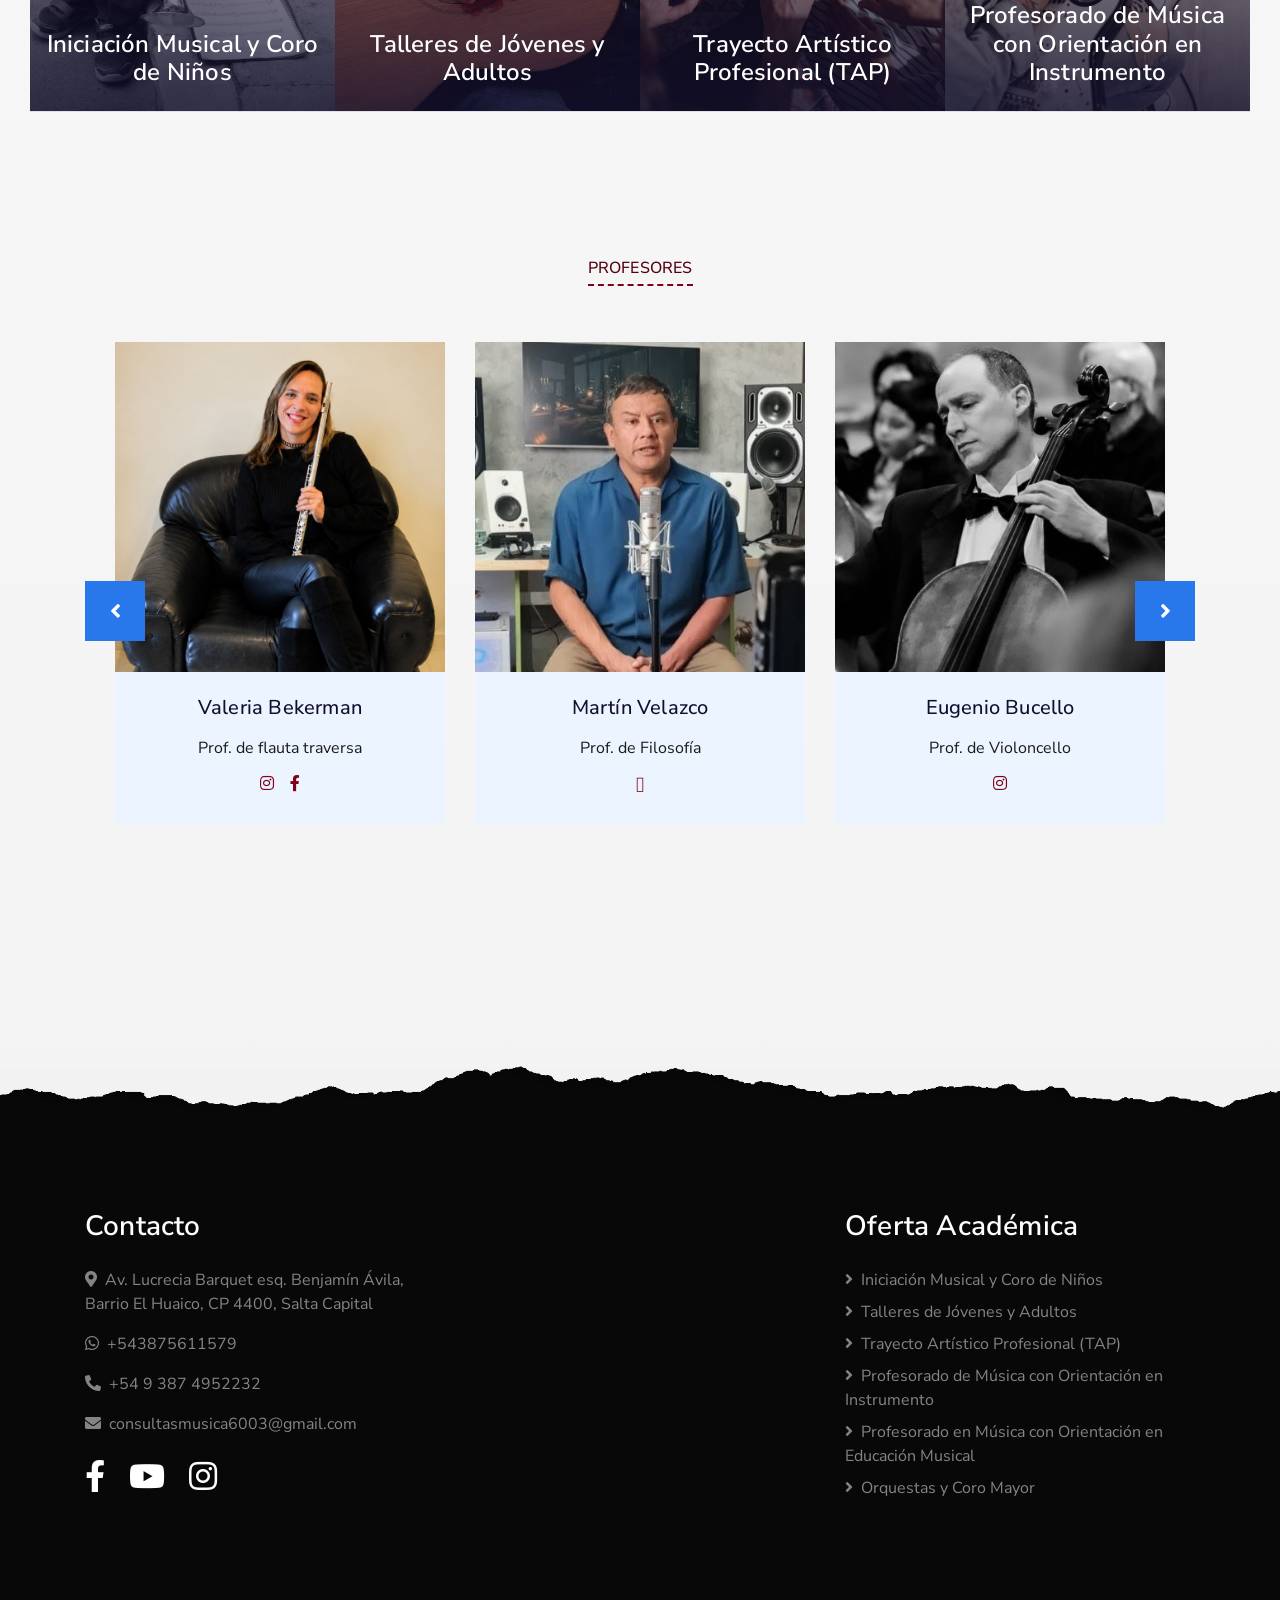
==== commit 406e2f65: "headers_links" ====
--- a/index.html
+++ b/index.html
@@ -60,9 +60,11 @@
         <div class="row py-2 px-lg-5">
             <div class="col-lg-6 text-center text-lg-left mb-2 mb-lg-0">
                 <div class="d-inline-flex align-items-center text-white">
-                    <small><i class="fa fa-phone-alt mr-2"></i>+54 9 387 4952232</small>
+                    <small><i class="fab fa-whatsapp mr-2"></i><a class="text-white" href="https://wa.me/5493875611579">+543875611579</a></small>
                     <small class="px-3">|</small>
-                    <small><i class="fa fa-envelope mr-2"></i>infoweb.esm@gmail.com</small>
+                    <small><i class="fa fa-phone-alt mr-2"></i><a class="text-white" href="tel:+543874952232">+543874952232</a></small>
+                    <small class="px-3">|</small>
+                    <small><i class="fa fa-envelope mr-2"></i><a class="text-white" href="mailto:consultasmusica6003@gmail.com">consultasmusica6003@gmail.com</a></small>
                 </div>
             </div>
             <div class="col-lg-6 text-center text-lg-right">
@@ -661,27 +663,24 @@
     <div class="container-fluid position-relative overlay-top bg-dark text-white-50 py-5" style="margin-top: 90px;">
         <div class="container mt-5 pt-5">
             <div class="row">
-                <div class="col-md-6 mb-5">
-                </div>
-            </div>
-            <div class="row">
-                <div class="col-md-4 mb-5">
+                <div class="col-lg-4 col-md-6 mb-5">
                     <h3 class="text-white mb-4">Contacto</h3>
                     <p><i class="fa fa-map-marker-alt mr-2"></i>Av. Lucrecia Barquet esq. Benjamín Ávila, Barrio El Huaico, CP 4400, Salta Capital</p>
-                    <p><i class="fa fa-phone-alt mr-2"></i>+54 9 387 4952232</p>
-                    <p><i class="fa fa-envelope mr-2"></i>infoweb.esm@gmail.com</p>
+                    <p><i class="fab fa-whatsapp mr-2"></i><a class="text-white-50" href="https://wa.me/5493875611579">+543875611579</a></p>
+                    <p><i class="fa fa-phone-alt mr-2"></i><a class="text-white-50" href="tel:+5493874952232">+54 9 387 4952232</a></p>
+                    <p><i class="fa fa-envelope mr-2"></i><a class="text-white-50" href="mailto:consultasmusica6003@gmail.com">consultasmusica6003@gmail.com</a></p>
                     <div class="d-flex justify-content-start mt-4">
                         <a class="text-white mr-4" href="https://www.facebook.com/profile.php?id=100092569306493"><i class="fab fa-2x fa-facebook-f"></i></a>
                         <a class="text-white mr-4" href="https://www.instagram.com/esm.salta/?hl=es"><i class="fab fa-2x fa-youtube"></i></a>
                         <a class="text-white" href="https://www.youtube.com/@escuelademusicajoselogiudi229"><i class="fab fa-2x fa-instagram"></i></a>
                     </div>
                 </div>
-                <div class="col-md-4 mb-5">
+                <div class="col-lg-4 col-md-6 mb-5">
                     <div class="d-flex flex-column justify-content-start">
-                        <iframe src="https://www.google.com/maps?q=-24.7216051,-65.420661&z=16&output=embed" width="500" height="250" style="border:0;" allowfullscreen="" loading="lazy" referrerpolicy="strict-origin-when-cross-origin"></iframe>
-                    </div>
-                </div>
-                <div class="col-md-4 mb-5">
+                        <iframe src="https://www.google.com/maps?q=-24.7216051,-65.420661&z=16&output=embed" title="Ubicación de la Escuela Superior de Música" class="w-100" height="250" style="border:0;" allowfullscreen="" loading="lazy" referrerpolicy="strict-origin-when-cross-origin"></iframe>
+                    </div>
+                </div>
+                <div class="col-lg-4 col-md-6 mb-5">
                     <h3 class="text-white mb-4">Oferta Académica</h3>
                     <div class="d-flex flex-column justify-content-start">
                         <a class="text-white-50 mb-2" href="im.html"><i class="fa fa-angle-right mr-2"></i>Iniciación Musical y Coro de Niños</a>
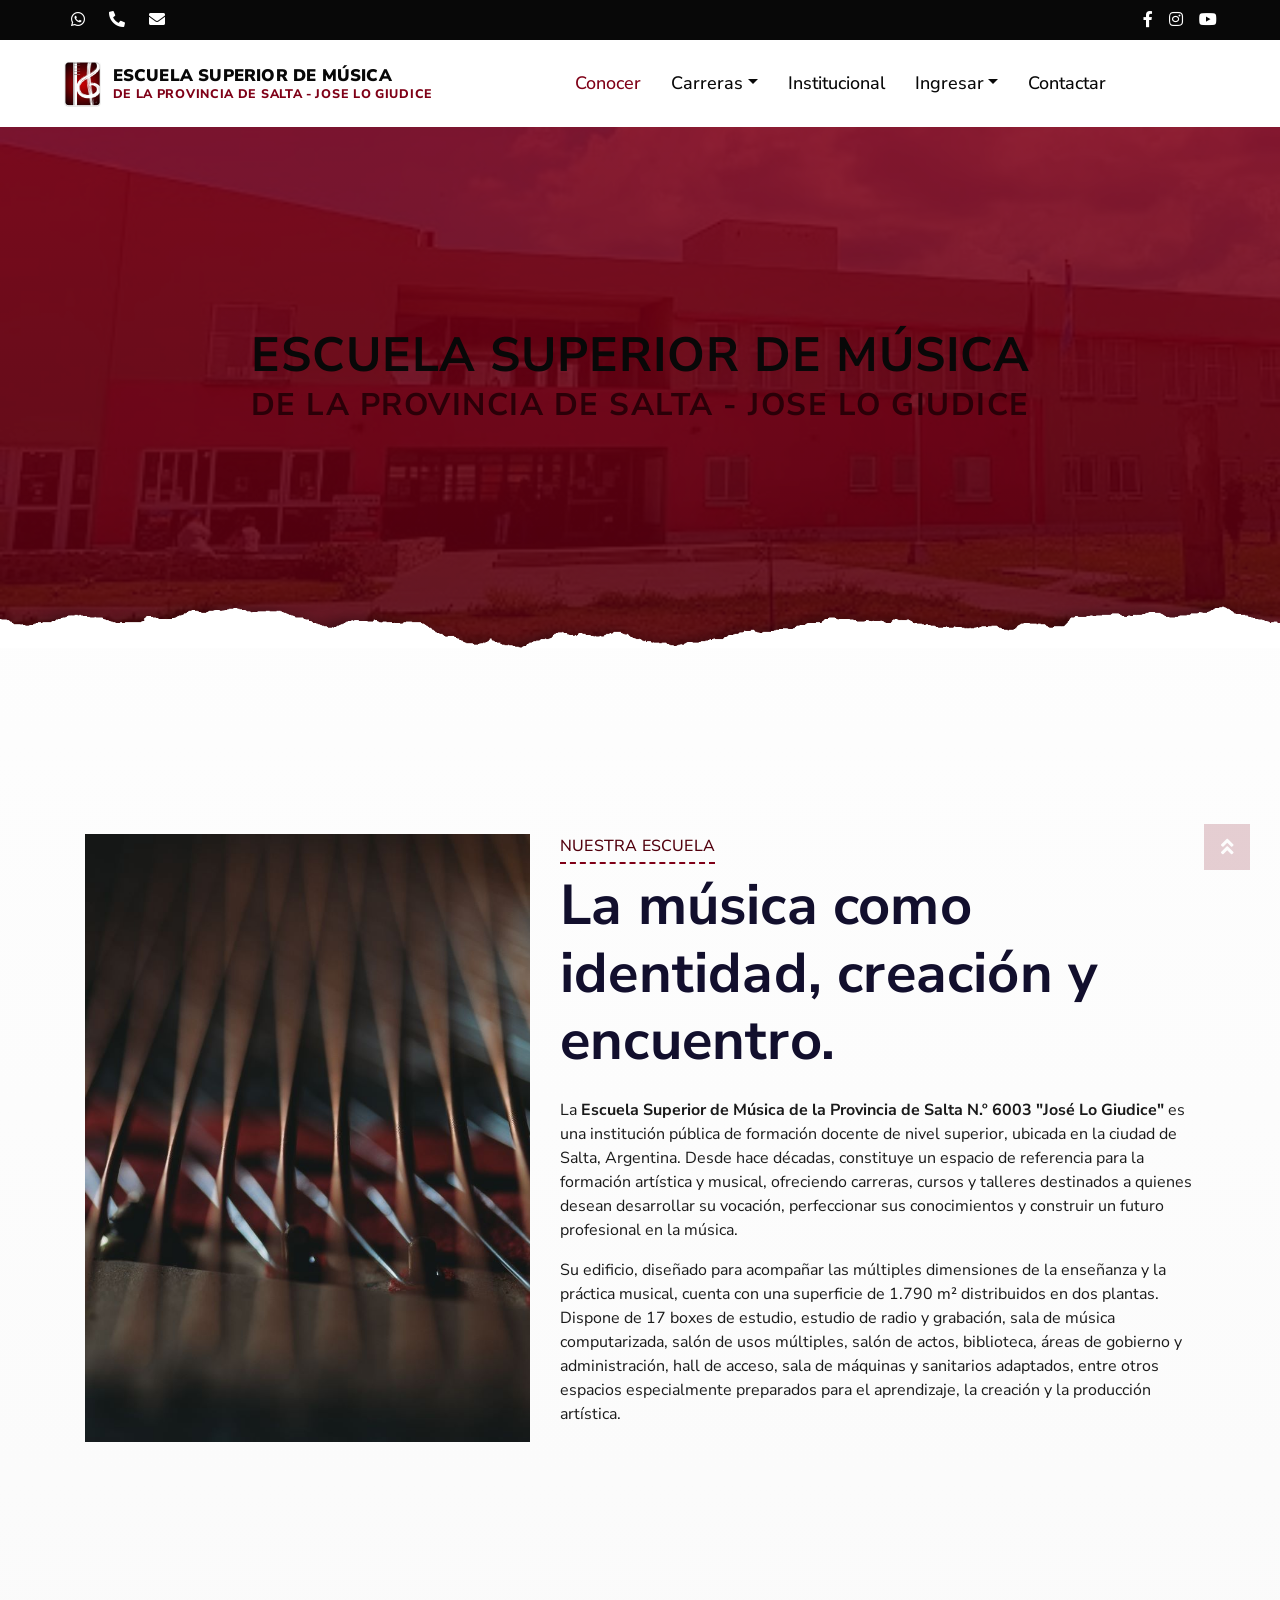
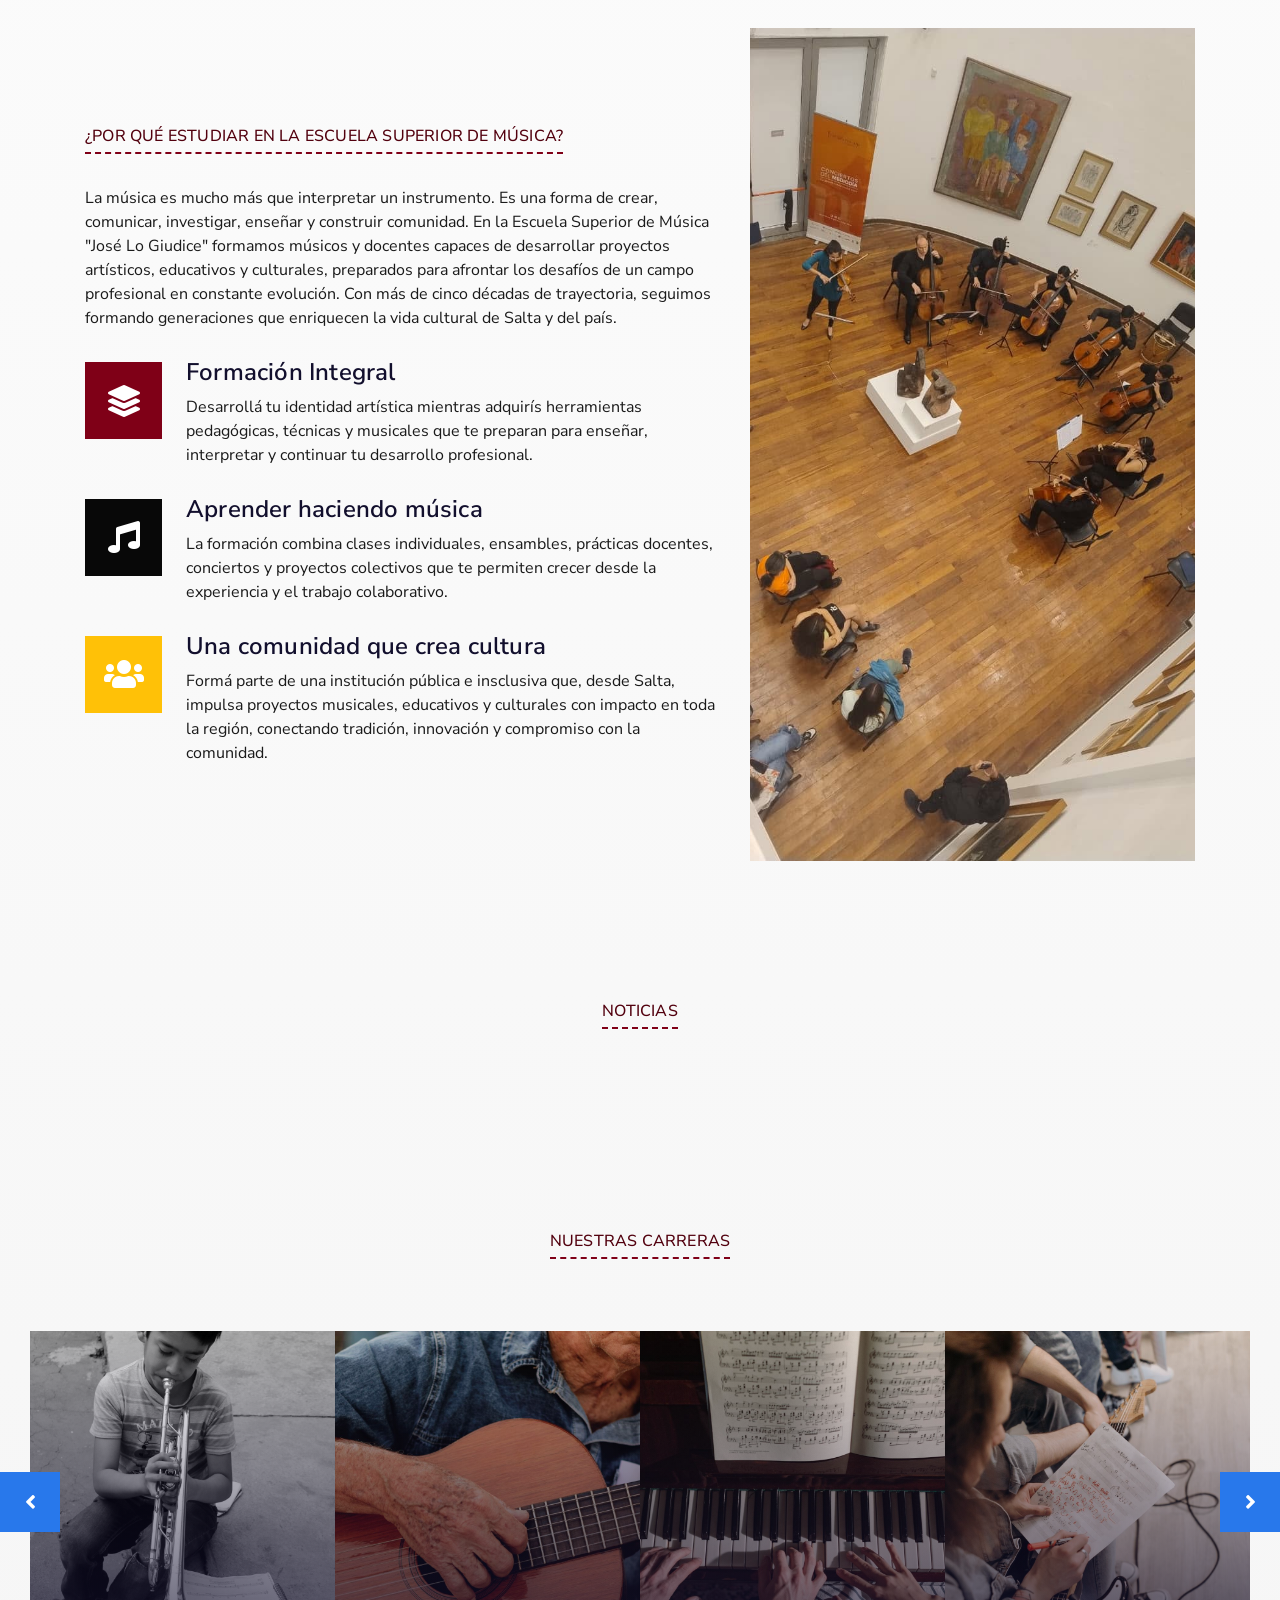
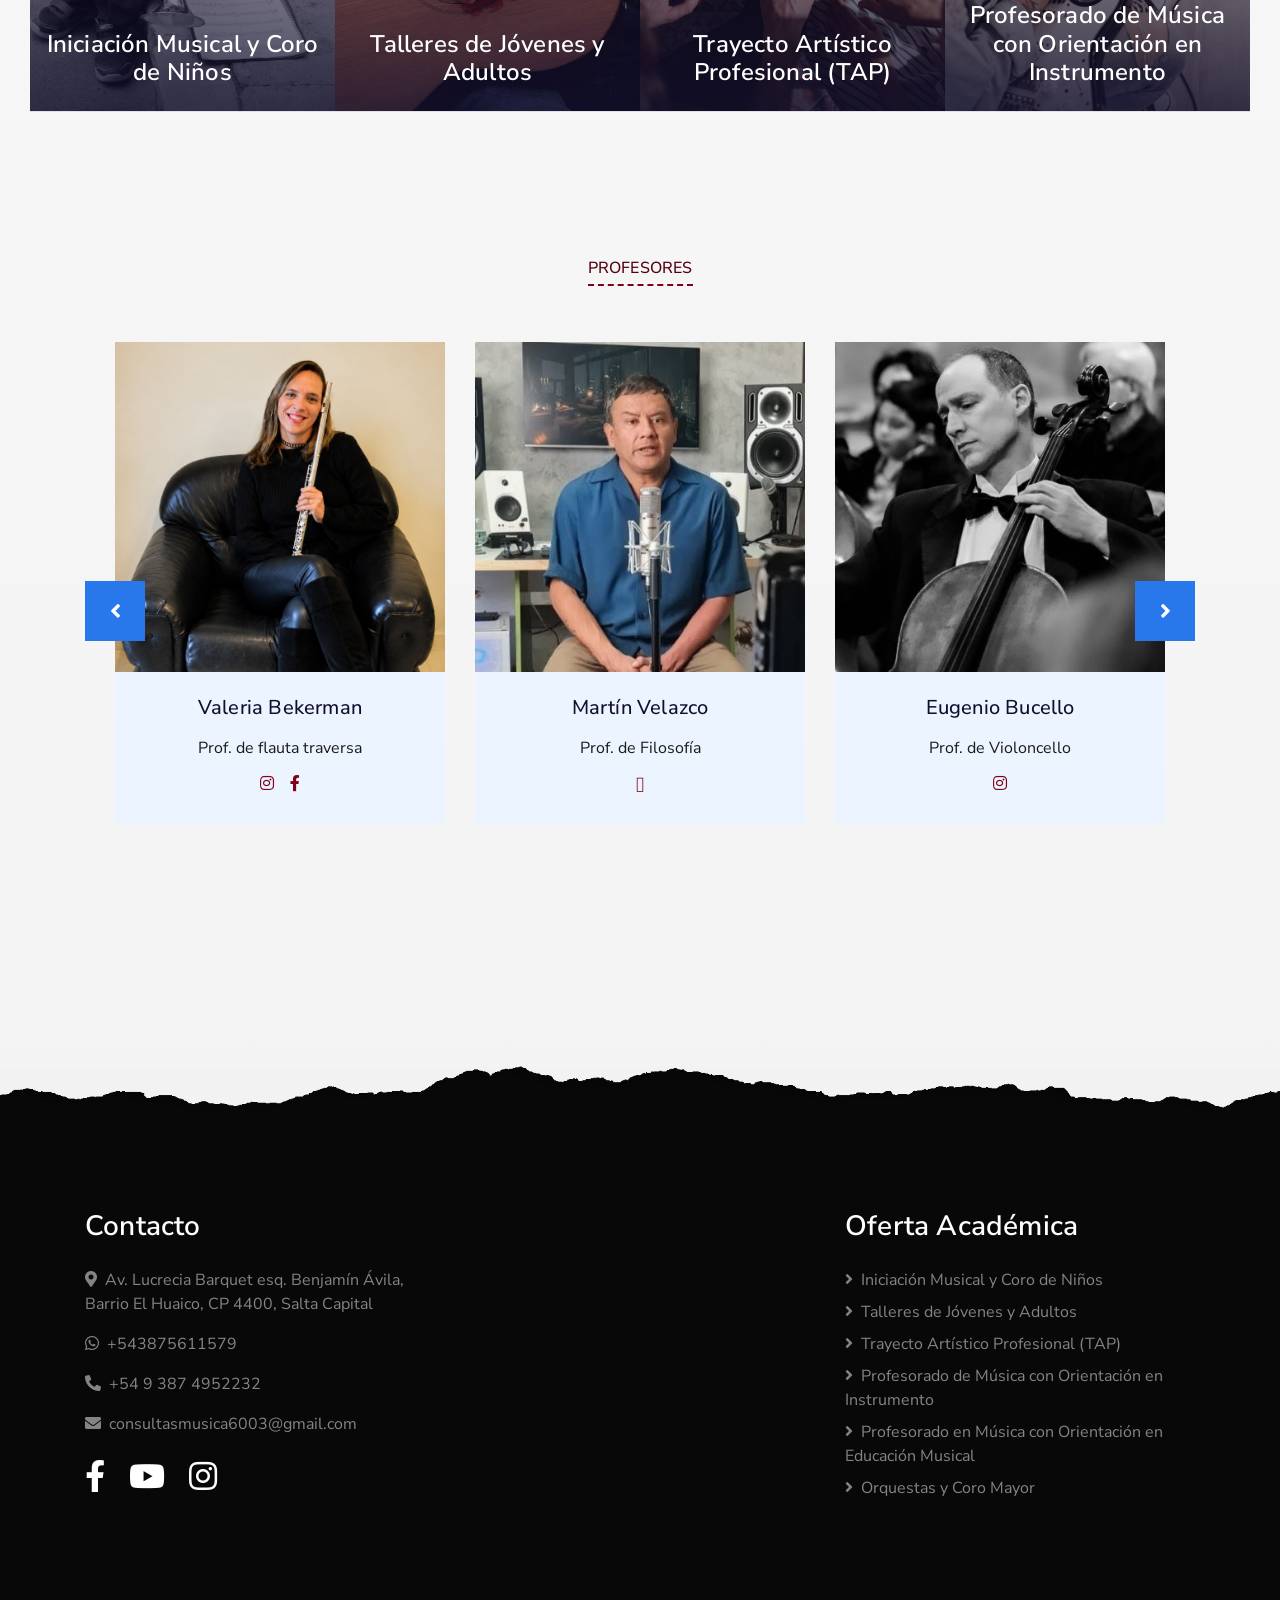
==== commit a00484f1: "conos chicos" ====
--- a/index.html
+++ b/index.html
@@ -59,12 +59,16 @@
     <div class="container-fluid bg-dark">
         <div class="row py-2 px-lg-5">
             <div class="col-lg-6 text-center text-lg-left mb-2 mb-lg-0">
-                <div class="d-inline-flex align-items-center text-white">
-                    <small><i class="fab fa-whatsapp mr-2"></i><a class="text-white" href="https://wa.me/5493875611579">+543875611579</a></small>
-                    <small class="px-3">|</small>
-                    <small><i class="fa fa-phone-alt mr-2"></i><a class="text-white" href="tel:+543874952232">+543874952232</a></small>
-                    <small class="px-3">|</small>
-                    <small><i class="fa fa-envelope mr-2"></i><a class="text-white" href="mailto:consultasmusica6003@gmail.com">consultasmusica6003@gmail.com</a></small>
+                <div class="d-inline-flex align-items-center">
+                    <a class="text-white px-2" href="https://wa.me/5493875611579">
+                        <i class="fab fa-whatsapp mr-2"></i>                     
+                    </a>
+                    <a class="text-white px-2" href="tel:+543874952232">
+                        <i class="fa fa-phone-alt mr-2"></i>                     
+                    </a>                    
+                    <a class="text-white px-2" href="mailto:consultasmusica6003@gmail.com">
+                        <i class="fa fa-envelope mr-2"></i>                     
+                    </a>                                        
                 </div>
             </div>
             <div class="col-lg-6 text-center text-lg-right">
